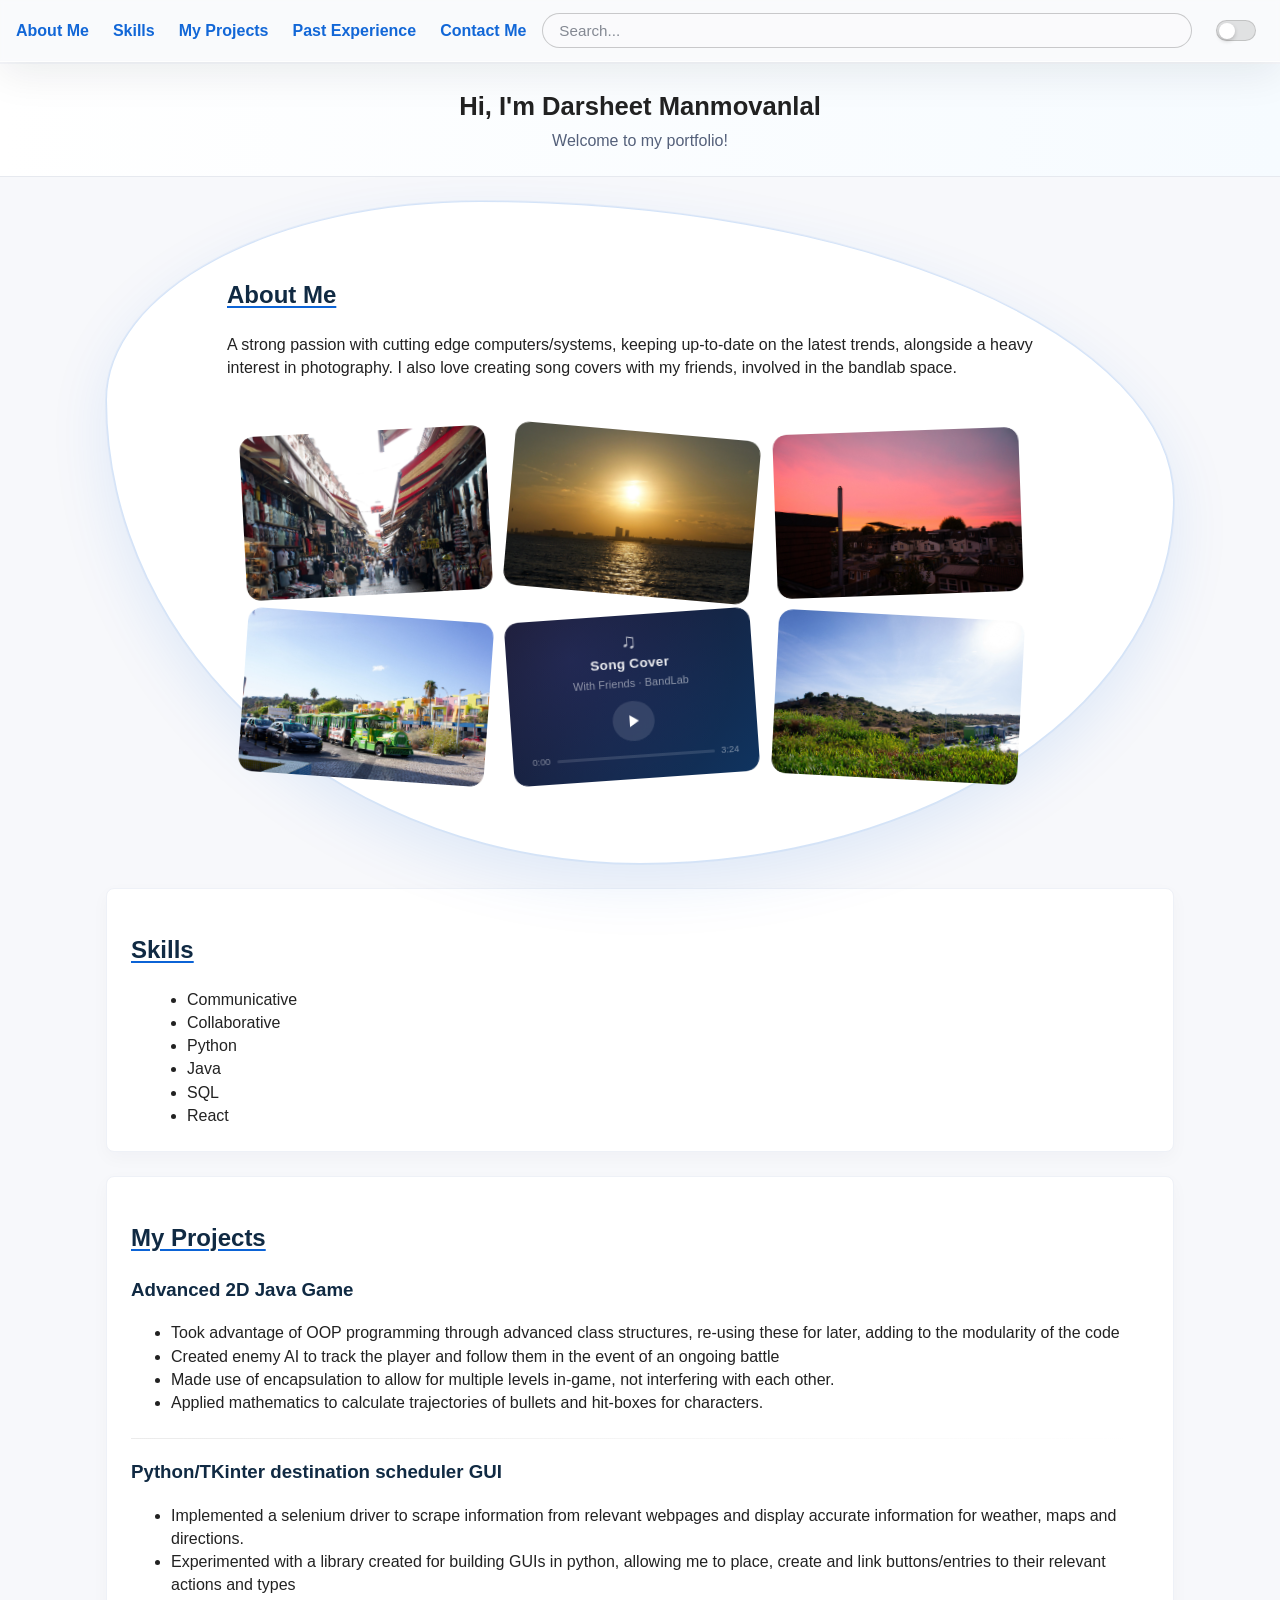
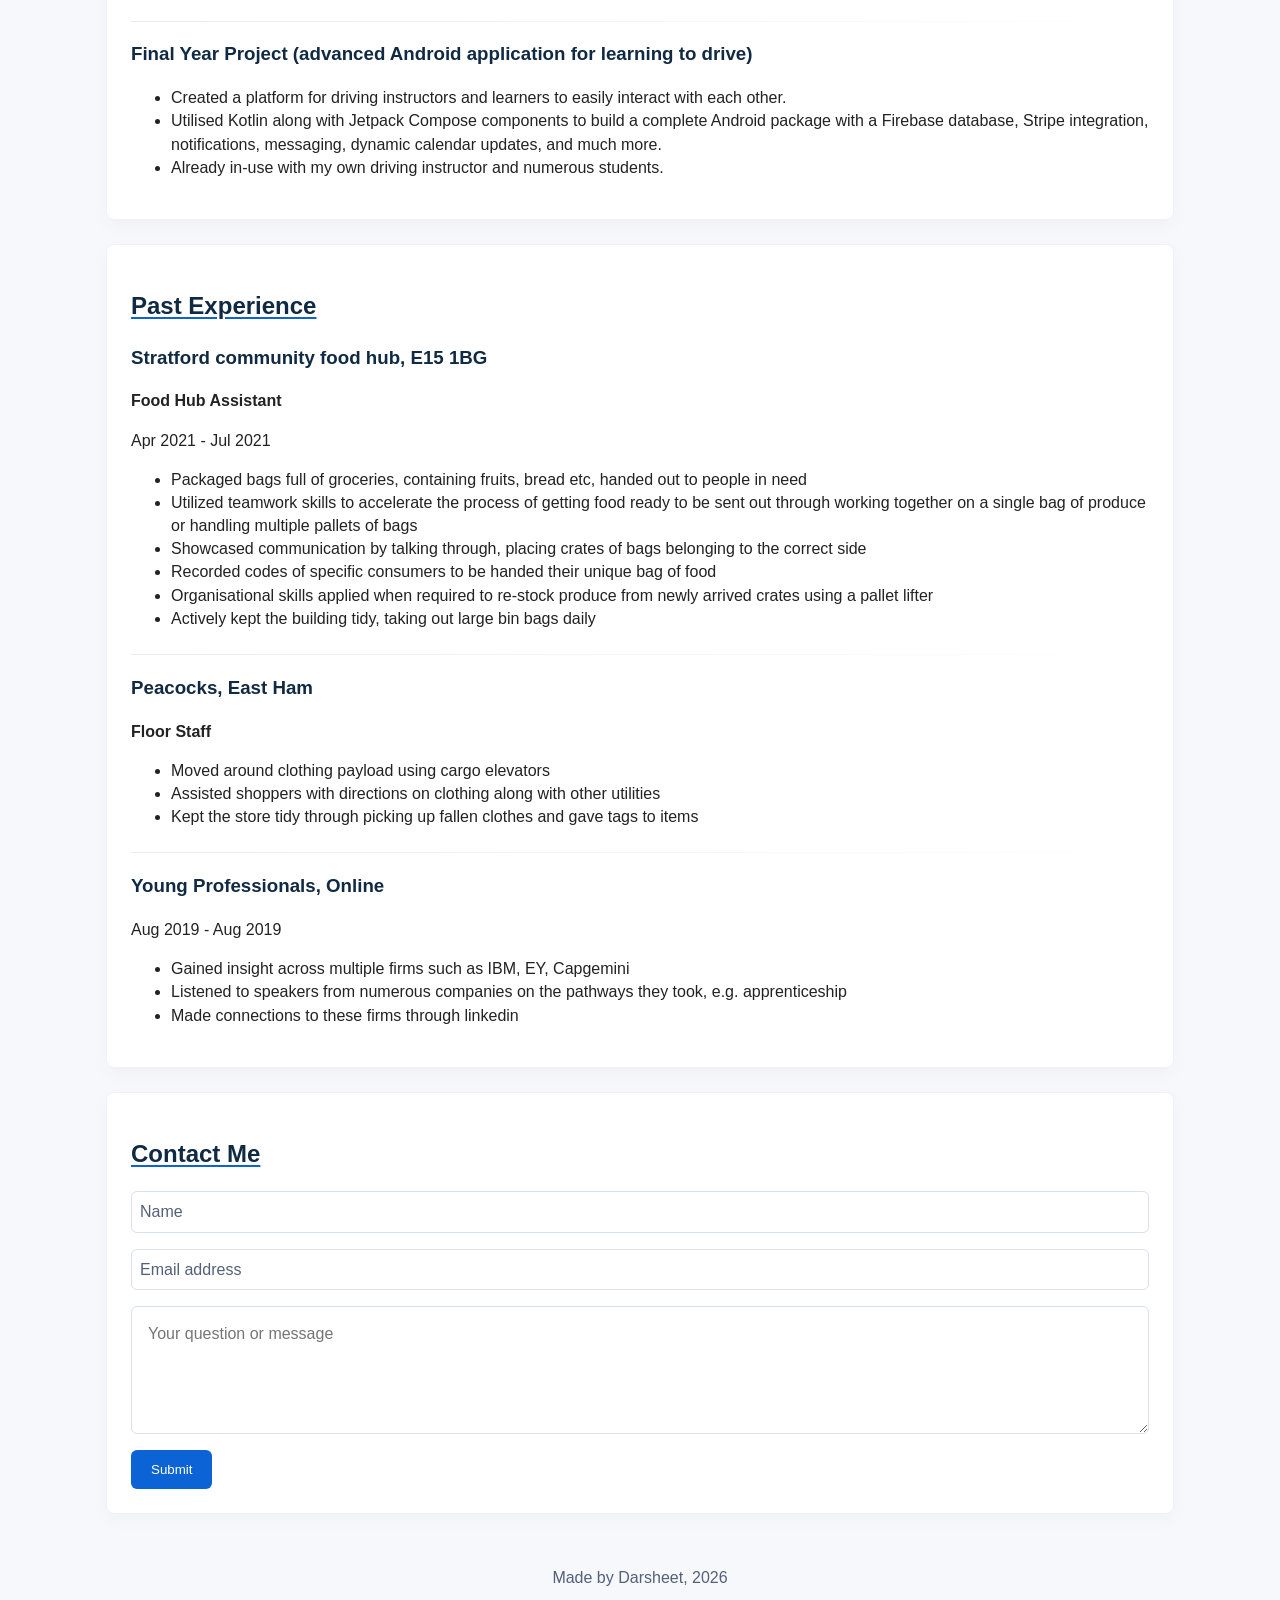
==== index.html @ e3b02944 "feat: Add dynamic scroll animations and UI optimizations to about me section" ====
<!DOCTYPE html>
<html lang="en">
<head>
    <meta charset="UTF-8">
    <meta name="viewport" content="width=device-width, initial-scale=1.0">
    <title>Portfolio</title>
    <link rel="stylesheet" href="styles/styles.css">
    <script src="scripts/darkmode.js"></script>
    <script src="scripts/script.js" defer></script>
</head>
<body>
    <header class="hero" align="center">
        <h1>Hi, I'm Darsheet Manmovanlal</h1>
        <p>Welcome to my portfolio!</p>
        <nav class="top-bar" aria-label="Useful links">
            <ul class="top-links">
                <li><a href="#about">About Me</a></li>
                <li><a href="#skills">Skills</a></li>
                <li><a href="#projects">My Projects</a></li>
                <li><a href="#experience">Past Experience</a></li>
                <li><a href="#contact">Contact Me</a></li>
            </ul>
            <input type="search" class="search-bar" placeholder="Search..." aria-label="Search">
            <button id="dark-mode-toggle" class="dark-mode-toggle" aria-label="Toggle dark mode">
                <span class="toggle-track">
                    <span class="toggle-thumb"></span>
                </span>
            </button>
        </nav>
    </header>

    <main class="container">
      <section class="section-panel about-section" id="about-section">
        <h2 id="about">About Me</h2>
        <p>A strong passion with cutting edge computers/systems, keeping up-to-date on the latest trends, alongside a heavy interest in photography. I also love creating song covers with my friends, involved in the bandlab space.</p>

        <div class="about-expanded" style="position: relative;">
          <div class="about-card" style="--rot:-3deg; --delay:0ms">
            <img class="about-card-image" src="images/image1.jpg" alt="Photography sample 1" loading="lazy">
          </div>
          <div class="about-card" style="--rot:5deg; --delay:60ms">
            <img class="about-card-image" src="images/image2.jpg" alt="Photography sample 2" loading="lazy">
          </div>
          <div class="about-card" style="--rot:-2deg; --delay:120ms">
            <img class="about-card-image" src="images/image.3jpg.jpg" alt="Photography sample 3" loading="lazy">
          </div>
          <div class="about-card" style="--rot:4deg; --delay:180ms">
            <img class="about-card-image" src="images/image4.jpg" alt="Photography sample 4" loading="lazy">
          </div>
          <div class="about-card about-card-music" style="--rot:-4deg; --delay:240ms">
            <div class="music-player" id="about-music-player">
              <div class="music-player-info">
                <span class="music-note-icon">♫</span>
                <span class="music-title">Song Cover</span>
                <span class="music-artist">With Friends · BandLab</span>
              </div>
              <button class="music-play-btn" id="about-music-play" aria-label="Play">
                <svg class="play-icon" viewBox="0 0 24 24" fill="currentColor"><polygon points="6,3 20,12 6,21"/></svg>
                <svg class="pause-icon" viewBox="0 0 24 24" fill="currentColor"><rect x="5" y="3" width="4" height="18"/><rect x="15" y="3" width="4" height="18"/></svg>
              </button>
              <div class="music-bottom">
                <span class="music-time">0:00</span>
                <div class="music-progress-track">
                  <div class="music-progress-fill" id="about-music-progress"></div>
                </div>
                <span class="music-time">3:24</span>
              </div>
            </div>
          </div>
          <div class="about-card" style="--rot:3deg; --delay:300ms">
            <img class="about-card-image" src="images/image5.jpg" alt="Photography sample 5" loading="lazy">
          </div>

          <div class="about-image-viewer" id="about-image-viewer">
            <button class="viewer-back-btn" id="viewer-back-btn" aria-label="Back">
              <svg viewBox="0 0 24 24" fill="currentColor"><polygon points="16,4 6,12 16,20"/></svg>
            </button>
            <img src="" alt="Expanded View" class="viewer-image" id="viewer-image">
          </div>
        </div>
        
        <!-- Hover Decorations Text (scrolls with section) -->
        <div class="about-decorations" id="about-decorations">
          <div class="decor-left">
            <div class="decor-text decor-text-left" id="decor-text-left">My first sixth form<br>friend: Joshua.</div>
          </div>
          <div class="decor-right">
            <div class="decor-text decor-text-right" id="decor-text-right">This is me<br>(with a mask on).</div>
          </div>
        </div>

      </section>

      <section class="section-panel">
        <h2 id="skills">Skills</h2>
        <ul class="content-list">
          <li>Communicative</li>
          <li>Collaborative</li>
          <li>Python</li>
          <li>Java</li>
          <li>SQL</li>
          <li>React</li>
        </ul>
      </section>

      <section class="section-panel">
        <h2 id="projects">My Projects</h2>

        <div class="section-block">
          <h3>Advanced 2D Java Game</h3>
          <ul>
            <li>Took advantage of OOP programming through advanced class structures, re-using these for later, adding to the modularity of the code</li>
            <li>Created enemy AI to track the player and follow them in the event of an ongoing battle</li>
            <li>Made use of encapsulation to allow for multiple levels in-game, not interfering with each other.</li>
            <li>Applied mathematics to calculate trajectories of bullets and hit-boxes for characters.</li>
          </ul>
        </div>

        <hr>

        <div class="section-block">
          <h3>Python/TKinter destination scheduler GUI</h3>
          <ul>
            <li>Implemented a selenium driver to scrape information from relevant webpages and display accurate information for weather, maps and directions.</li>
            <li>Experimented with a library created for building GUIs in python, allowing me to place, create and link buttons/entries to their relevant actions and types</li>
          </ul>
        </div>

        <hr>

        <div class="section-block">
          <h3>Final Year Project (advanced Android application for learning to drive)</h3>
          <ul>
            <li>Created a platform for driving instructors and learners to easily interact with each other.</li>
            <li>Utilised Kotlin along with Jetpack Compose components to build a complete Android package with a Firebase database, Stripe integration, notifications, messaging, dynamic calendar updates, and much more.</li>
            <li>Already in-use with my own driving instructor and numerous students.</li>
          </ul>
        </div>
      </section>

      <section class="section-panel">
        <h2 id="experience">Past Experience</h2>

        <div class="section-block">
          <h3>Stratford community food hub, E15 1BG</h3>
          <p><strong>Food Hub Assistant</strong></p>
          <p>Apr 2021 - Jul 2021</p>
          <ul>
            <li>Packaged bags full of groceries, containing fruits, bread etc, handed out to people in need</li>
            <li>Utilized teamwork skills to accelerate the process of getting food ready to be sent out through working together on a single bag of produce or handling multiple pallets of bags</li>
            <li>Showcased communication by talking through, placing crates of bags belonging to the correct side</li>
            <li>Recorded codes of specific consumers to be handed their unique bag of food</li>
            <li>Organisational skills applied when required to re-stock produce from newly arrived crates using a pallet lifter</li>
            <li>Actively kept the building tidy, taking out large bin bags daily</li>
          </ul>
        </div>

        <hr>

        <div class="section-block">
          <h3>Peacocks, East Ham</h3>
          <p><strong>Floor Staff</strong></p>
          <ul>
            <li>Moved around clothing payload using cargo elevators</li>
            <li>Assisted shoppers with directions on clothing along with other utilities</li>
            <li>Kept the store tidy through picking up fallen clothes and gave tags to items</li>
          </ul>
        </div>

        <hr>

        <div class="section-block">
          <h3>Young Professionals, Online</h3>
          <p>Aug 2019 - Aug 2019</p>
          <ul>
            <li>Gained insight across multiple firms such as IBM, EY, Capgemini</li>
            <li>Listened to speakers from numerous companies on the pathways they took, e.g. apprenticeship</li>
            <li>Made connections to these firms through linkedin</li>
          </ul>
        </div>
      </section>

      <section class="section-panel">
        <div class="section-heading">
          <h2 id="contact">Contact Me</h2>
        </div>

        <form>
          <div class="form-grid">
            <label for="name" class="sr-only">Name</label>
            <input type="text" id="name" name="name" placeholder="Name">

            <label for="email" class="sr-only">Email</label>
            <input type="text" id="email" name="email" placeholder="Email address">

            <label for="query" class="sr-only">Query</label>
            <textarea id="query" name="query" class="query-input" placeholder="Your question or message"></textarea>

            <button type="submit">Submit</button>
          </div>
        </form>
      </section>

    </main>

<footer class="site-footer">
    <p>Made by Darsheet, 2026</p>
</footer>

<div id="fixed-decorations" class="fixed-decorations">
  <svg class="dynamic-arrows-canvas" id="dynamic-arrows-canvas" xmlns="http://www.w3.org/2000/svg">
    <path id="dynamic-arrow-left" class="arrow-line" fill="none" stroke="currentColor" stroke-width="3" stroke-linecap="round" pathLength="1"/>
    <path id="dynamic-arrow-head-left" class="arrow-head" fill="none" stroke="currentColor" stroke-width="3" stroke-linecap="round" stroke-linejoin="round" pathLength="1"/>
    <path id="dynamic-arrow-right" class="arrow-line" fill="none" stroke="currentColor" stroke-width="3" stroke-linecap="round" pathLength="1"/>
    <path id="dynamic-arrow-head-right" class="arrow-head" fill="none" stroke="currentColor" stroke-width="3" stroke-linecap="round" stroke-linejoin="round" pathLength="1"/>
  </svg>
  <img src="images/josh.png" alt="Joshua" class="fixed-img fixed-img-left" id="fixed-img-left">
  <img src="images/dar.png" alt="Dar" class="fixed-img fixed-img-right" id="fixed-img-right">
</div>

</body>
</html>
---- styles/styles.css ----
@import url('https://fonts.googleapis.com/css2?family=Caveat:wght@600&display=swap');
/*
  styles.css
  - External stylesheet for the portfolio page
  - No JavaScript required; purely presentational
  - Sections: base reset, layout (sidebar + content), components (header, forms, lists, footer)
*/

/* ---------- Base / Reset ---------- */
* {
  box-sizing: border-box;
}
/*
  Units explained:
  - `rem`: root-em, relative to the root (`html`) font-size. If the browser's default
    font-size is 16px, then `1rem == 16px`, `0.5rem == 8px`, `1.5rem == 24px`, etc.
  - `em`: relative to the current element's font-size (can compound).
  - `px`: absolute pixels.
  - Use `rem` for consistent, scalable spacing across the page.
  Example: `padding: 1rem 0.5rem;` => vertical padding equals the root font-size,
  horizontal padding equals half the root font-size.
*/

/* ---------- CSS Variables (theme tokens) ---------- */
/*
  Change these variables to tweak spacing, colors, and sizing across the site.
*/
:root {
  /* Spacing */
  --space-xs: 0.25rem; /* ~4px */
  --space-sm: 0.5rem;  /* ~8px */
  --space: 1rem;       /* ~16px */
  --space-lg: 1.5rem;  /* ~24px */
  --gutter: 1rem;      /* horizontal page padding */

  /* Sizing */
  --max-width: 1100px;
  --sidebar-width: 250px;

  /* Radii & shadow */
  --radius: 8px;
  --shadow: 0 6px 18px rgba(22,30,50,0.04);
  --shadow-soft: 0 6px 18px rgba(22,30,50,0.03);

  /* Colors - Light Mode */
  --page-bg: #f7f8fb;
  --card-bg: #ffffff;
  --muted-border: #eef1f7;
  --muted-border-2: #e6e9ef;
  --accent: #0b63d6;
  --accent-dark: #094fb0;
  --muted-text: #54607a;
  --heading: #102a43;
  --text-primary: #222;

  /* Top bar liquid glass defaults */
  --top-bar-opacity-start: 0.25;
  --top-bar-opacity-end: 0.52;
  --top-bar-blur-start: 2;
  --top-bar-blur-end: 5;
  --top-bar-text-dark: 17, 24, 39;
  --top-bar-text-light: 255, 255, 255;
  --top-bar-text: 17, 24, 39;
}

/* Dark Mode */
html.dark-mode {
  --page-bg: #0f1419;
  --card-bg: #1a1f2e;
  --muted-border: #2a2f3d;
  --muted-border-2: #3a3f4d;
  --accent: #3b82f6;
  --accent-dark: #1d4ed8;
  --muted-text: #a8b0c0;
  --heading: #e8ecf1;
  --text-primary: #e8ecf1;
  --top-bar-opacity-start: 0.3;
  --top-bar-opacity-end: 0.65;
}
html, body {
  margin: 0;
  padding: 0;
  font-family: -apple-system, BlinkMacSystemFont, 'Segoe UI', Roboto, 'Helvetica Neue', Arial;
  color: var(--text-primary);
  background: var(--page-bg);
  line-height: 1.45;
  transition: background 300ms ease, color 300ms ease;
}
body {
  padding-top: 4rem; /* make room for the fixed top bar */
  overflow-x: hidden;
}

/* ---------- Layout: overall page layout and main content ---------- */
/*
  .container centers the main content and keeps the page width limited.
  .top-bar is a horizontal navigation area at the top of the page.
*/
.container {
  max-width: var(--max-width);
  margin: var(--space-lg) auto;
  padding: 0 var(--gutter);
}

/* Top horizontal link bar */
.top-bar {
  position: fixed;
  top: 0;
  left: 0;
  right: 0;
  z-index: 999;
  background: rgba(255, 255, 255, var(--top-bar-opacity-start));
  border-bottom: 1px solid rgba(255, 255, 255, 0.72);
  box-shadow: 0 12px 40px rgba(15, 23, 42, 0.08);
  backdrop-filter: blur(var(--top-bar-blur-start));
  -webkit-backdrop-filter: blur(var(--top-bar-blur-start));
  padding: 0.75rem var(--gutter);
  transition: background-color 300ms ease, backdrop-filter 300ms ease, box-shadow 300ms ease, border-color 300ms ease;
  display: flex;
  justify-content: space-between;
  align-items: center;
  gap: 1rem;
}
html.dark-mode .top-bar {
  border-bottom-color: rgba(58, 63, 77, 0.5);
  box-shadow: 0 12px 40px rgba(0, 0, 0, 0.3);
}
.top-links {
  display: flex;
  flex-wrap: wrap;
  justify-content: center;
  gap: var(--space-lg);
  margin: 0;
  padding: 0;
  list-style: none;
}
.top-links a {
  color: rgb(var(--top-bar-text));
  text-decoration: none;
  font-weight: 600;
  transition: color 300ms ease;
}
.top-links a:hover {
  text-decoration: underline;
}

/* Dark Mode Toggle */
.dark-mode-toggle {
  background: none;
  border: none;
  cursor: pointer;
  padding: 0.5rem;
  display: flex;
  align-items: center;
  justify-content: center;
  flex-shrink: 0;
}

/* Search Bar */
.search-bar {
  flex: 1;
  min-width: 150px;
  background: rgba(255, 255, 255, 0.15);
  border: 1px solid rgba(0, 0, 0, 0.2);
  border-radius: 2rem;
  padding: 0.5rem 1rem;
  color: var(--text-primary);
  font-size: 0.95rem;
  transition: background 300ms ease, border-color 300ms ease, color 300ms ease;
}
html.dark-mode .search-bar {
  background: rgba(100, 120, 180, 0.15);
  border-color: rgba(100, 120, 180, 0.3);
}
.search-bar::placeholder {
  color: rgba(15, 23, 42, 0.5);
}
html.dark-mode .search-bar::placeholder {
  color: rgba(200, 200, 220, 0.6);
}
.search-bar:focus {
  outline: none;
  background: rgba(255, 255, 255, 0.25);
  border-color: rgba(0, 0, 0, 0.35);
}
html.dark-mode .search-bar:focus {
  background: rgba(100, 120, 180, 0.25);
  border-color: rgba(100, 120, 180, 0.5);
}

/* Search Highlight */
.search-highlight {
  background-color: #fef08a; /* pastel yellow */
  color: #1a1a1a;
  border-radius: 2px;
  padding: 0 2px;
}
html.dark-mode .search-highlight {
  background-color: #fde047;
  color: #000;
}
.toggle-track {
  position: relative;
  display: inline-block;
  width: 2.5rem;
  height: 1.3rem;
  background: rgba(200, 200, 200, 0.5);
  border-radius: 1rem;
  transition: background 300ms ease;
  border: 1px solid rgba(150, 150, 150, 0.4);
}
html.dark-mode .toggle-track {
  background: rgba(100, 120, 180, 0.5);
  border-color: rgba(100, 120, 180, 0.6);
}
.toggle-thumb {
  position: absolute;
  top: 0.15rem;
  left: 0.15rem;
  width: 1rem;
  height: 1rem;
  background: white;
  border-radius: 50%;
  transition: left 300ms ease, background 300ms ease;
  box-shadow: 0 2px 4px rgba(0, 0, 0, 0.2);
}
html.dark-mode .toggle-thumb {
  left: calc(100% - 1.15rem);
  background: #3b82f6;
}

/* Sidebar styles are no longer used */

/* ---------- Header / Hero ---------- */
.hero {
  position: relative;
  padding: var(--space-lg) var(--gutter);
  border-bottom: 1px solid var(--muted-border-2);
  text-align: center;
  transition: border-color 300ms ease;
  z-index: 1;
}

/* Light mode background */
.hero::before {
  content: '';
  position: absolute;
  inset: 0;
  background: linear-gradient(90deg, #ffffff, #f6fbff);
  z-index: -1;
}

/* Dark mode background */
.hero::after {
  content: '';
  position: absolute;
  inset: 0;
  background: linear-gradient(90deg, #1a1f2e, #151d2d);
  z-index: -1;
  opacity: 0;
  transition: opacity 300ms ease;
}

html.dark-mode .hero::after {
  opacity: 1;
}
.hero h1 {
  margin: 0 0 0.25rem 0;
  font-size: 1.6rem;
}
.hero p {
  margin: 0;
  color: var(--muted-text);
  transition: color 300ms ease;
}

/* ---------- Page sections ---------- */
.section-panel {
  background: var(--card-bg);
  border: 1px solid var(--muted-border);
  border-radius: var(--radius);
  box-shadow: var(--shadow-soft);
  padding: var(--space-lg);
  transition: background 300ms ease, border-color 300ms ease;
}
.section-panel + .section-panel {
  margin-top: var(--space-lg);
}
.section-panel hr {
  margin: var(--space) 0;
  border: none;
  height: 1px;
  background: linear-gradient(90deg, rgba(0,0,0,0.08), rgba(0,0,0,0));
}
.section-block {
  margin-bottom: var(--space-lg);
}
.section-block:last-child {
  margin-bottom: 0;
}


h2[id],
h2#skills,
h2#projects,
.section-panel#skills > h2,
.section-panel#projects > h2 {
  color: var(--heading);
  text-decoration: underline;
  text-decoration-color: var(--accent);
  text-decoration-thickness: 2px;
  text-underline-offset: 0.2rem;
  transition: color 300ms ease, text-decoration-color 300ms ease;
}

/* Ensure headings are visible after anchor jump (topbar offset) */
section.section-panel[id],
h2[id],
.section-panel > h2 {
  scroll-margin-top: 90px;
}

html {
  scroll-behavior: smooth;
}

h3 {
  color: var(--heading);
  transition: color 300ms ease;
}

/* Lists inside content */
.content-list {
  margin: 0.5rem 0 0 1rem;
}

/* Form styles */
form {
  margin-top: 0.5rem;
}
.form-grid {
  display: grid;
  gap: var(--space);
}
form label {
  position: absolute;
  width: 1px;
  height: 1px;
  padding: 0;
  margin: -1px;
  overflow: hidden;
  clip: rect(0, 0, 0, 0);
  white-space: nowrap;
  border: 0;
}
form input[type="text"],
form textarea {
  width: 100%;
  padding: var(--space-sm);
  border: 1px solid #d7e0ef;
  border-radius: 6px;
  margin-bottom: 0;
  font: inherit;
  background: var(--card-bg);
  color: var(--text-primary);
  transition: background 300ms ease, color 300ms ease, border-color 300ms ease;
}
html.dark-mode form input[type="text"],
html.dark-mode form textarea {
  border-color: var(--muted-border-2);
}
form textarea {
  min-height: 6rem;
  padding: var(--space);
  line-height: 1.4;
  resize: vertical;
}
.query-input {
  min-height: 8rem;
}
.section-heading {
  margin-bottom: var(--space);
}
form button[type="submit"] {
  background: var(--accent);
  color: white;
  border: none;
  padding: 0.75rem 1.25rem;
  border-radius: 6px;
  cursor: pointer;
  justify-self: start;
  transition: background 300ms ease;
}
form button[type="submit"]:hover {
  background: var(--accent-dark);
}

input::placeholder {
  color: var(--muted-text);
  transition: color 300ms ease;
}

/* Footer */
.site-footer {
  max-width: var(--max-width);
  margin: var(--space) auto 2rem auto;
  padding: 0.75rem var(--gutter);
  color: var(--muted-text);
  text-align: center;
  transition: color 300ms ease;
}

/* Horizontal rule styling */
hr {
  border: none;
  height: 1px;
  background: linear-gradient(90deg, rgba(0,0,0,0.06), rgba(0,0,0,0));
  margin: var(--space-lg) 0;
}

/* ---------- About Me: Liquid Hover Expansion ---------- */
.about-section {
  position: relative;
  will-change: padding, border-radius, box-shadow;
  transition:
    border-radius 800ms cubic-bezier(0.34, 1.2, 0.64, 1),
    padding 600ms cubic-bezier(0.34, 1.0, 0.64, 1),
    box-shadow 600ms ease,
    background 300ms ease,
    border-color 300ms ease;
}

.about-section.is-expanded {
  border-radius: 35% 65% 50% 50% / 30% 45% 55% 70%;
  padding: 3.5rem 8.5rem 4.5rem 7.5rem;
  border-color: rgba(11, 99, 214, 0.18);
  box-shadow:
    0 20px 60px rgba(11, 99, 214, 0.10),
    0 0 0 1px rgba(11, 99, 214, 0.06);
}

html.dark-mode .about-section.is-expanded {
  border-color: rgba(59, 130, 246, 0.22);
  box-shadow:
    0 20px 60px rgba(59, 130, 246, 0.12),
    0 0 0 1px rgba(59, 130, 246, 0.10);
}

/* Expanded card grid */
.about-expanded {
  display: grid;
  grid-template-columns: repeat(3, 1fr);
  gap: 1.25rem;
  margin-top: 1.5rem;
  max-height: 0;
  opacity: 0;
  overflow: hidden;
  transform: scale(0.92);
  will-change: max-height, opacity, transform, padding, margin;
  transition:
    max-height 800ms cubic-bezier(0.34, 1.0, 0.64, 1),
    opacity 450ms ease 120ms,
    transform 600ms cubic-bezier(0.34, 1.0, 0.64, 1) 80ms,
    padding 600ms ease;
}

.about-section.is-expanded .about-expanded {
  max-height: 50rem;
  opacity: 1;
  transform: scale(1);
  margin: -3.75rem -5rem -5.25rem -5rem;
  padding: 6rem;
}

/* Individual cards */
.about-card {
  aspect-ratio: 3 / 2;
  border-radius: 14px;
  overflow: hidden;
  opacity: 0;
  transform: rotate(var(--rot, 0deg)) scale(0.7);
  will-change: transform, opacity, box-shadow;
  transition:
    opacity 420ms ease var(--delay, 0ms),
    transform 520ms cubic-bezier(0.34, 1.56, 0.64, 1) var(--delay, 0ms),
    box-shadow 300ms ease,
    filter 300ms ease;
  box-shadow: 0 4px 16px rgba(0, 0, 0, 0.10), 0 0 0 1px transparent;
  position: relative;
  filter: blur(0px);
  /* Fix for Chromium/Safari subpixel bleed and overflow clipping during transforms */
  -webkit-mask-image: -webkit-radial-gradient(white, black);
  mask-image: radial-gradient(white, black);
  -webkit-backface-visibility: hidden;
  backface-visibility: hidden;
  outline: 1px solid transparent;
}

.about-card-image {
  width: 100%;
  height: 100%;
  object-fit: cover;
  display: block;
  cursor: pointer;
}

.about-section.is-expanded .about-card {
  opacity: 1;
  transform: rotate(var(--rot, 0deg)) scale(1);
}

.about-section.is-expanded .about-card:hover {
  transform: rotate(0deg) scale(1.07);
  box-shadow: 0 10px 32px rgba(0, 0, 0, 0.18), 0 0 0 1px transparent;
  z-index: 2;
  transition-delay: 0ms;
}

.about-expanded.viewer-active .about-card:not(.is-active) {
  opacity: 0.28;
}

/* ---------- Music Player Card ---------- */
.music-player {
  width: 100%;
  height: 100%;
  background: linear-gradient(135deg, #1a1a2e 0%, #16213e 40%, #0f3460 100%);
  display: flex;
  flex-direction: column;
  align-items: center;
  justify-content: center;
  padding: 1rem 1.2rem;
  gap: 0.55rem;
  color: #fff;
  position: relative;
  overflow: hidden;
}

/* Subtle radial glow */
.music-player::before {
  content: '';
  position: absolute;
  top: -40%;
  left: -30%;
  width: 160%;
  height: 160%;
  background: radial-gradient(circle at 35% 40%, rgba(99, 102, 241, 0.14), transparent 55%);
  pointer-events: none;
}

.music-player-info {
  display: flex;
  flex-direction: column;
  align-items: center;
  gap: 0.15rem;
  position: relative;
}

.music-note-icon {
  font-size: 1.3rem;
  opacity: 0.7;
  line-height: 1;
}

.music-title {
  font-size: 0.85rem;
  font-weight: 700;
  letter-spacing: 0.02em;
  opacity: 0.92;
}

.music-artist {
  font-size: 0.68rem;
  opacity: 0.5;
  letter-spacing: 0.01em;
}

/* Play / Pause button */
.music-play-btn {
  width: 2.6rem;
  height: 2.6rem;
  border-radius: 50%;
  border: none;
  background: rgba(255, 255, 255, 0.12);
  color: #fff;
  cursor: pointer;
  display: flex;
  align-items: center;
  justify-content: center;
  backdrop-filter: blur(6px);
  -webkit-backdrop-filter: blur(6px);
  transition: background 200ms ease, transform 200ms ease;
  position: relative;
}

.music-play-btn:hover {
  background: rgba(255, 255, 255, 0.22);
  transform: scale(1.12);
}

.music-play-btn svg {
  width: 1rem;
  height: 1rem;
}

.music-play-btn .pause-icon {
  display: none;
}

.music-play-btn.is-playing .play-icon {
  display: none;
}

.music-play-btn.is-playing .pause-icon {
  display: block;
}

/* Progress bar */
.music-bottom {
  width: 100%;
  display: flex;
  align-items: center;
  gap: 0.4rem;
  position: relative;
}

.music-time {
  font-size: 0.58rem;
  opacity: 0.45;
  font-variant-numeric: tabular-nums;
  min-width: 2em;
}

.music-progress-track {
  flex: 1;
  height: 3px;
  background: rgba(255, 255, 255, 0.12);
  border-radius: 2px;
  overflow: hidden;
  cursor: pointer;
}

.music-progress-fill {
  width: 0%;
  height: 100%;
  background: linear-gradient(90deg, #818cf8, #c084fc);
  border-radius: 2px;
  transition: width 200ms linear;
}

/* Spinning disc animation when playing */
@keyframes spin-disc {
  to { transform: rotate(360deg); }
}

.music-play-btn.is-playing .music-note-icon {
  animation: spin-disc 3s linear infinite;
}

/* ---------- Image Viewer ---------- */
.about-image-viewer {
  position: absolute;
  left: 0;
  top: 0;
  width: 0;
  height: 0;
  border-radius: 14px;
  overflow: hidden;
  background: transparent;
  pointer-events: none;
  visibility: hidden;
  z-index: 20;
  box-shadow: 0 24px 72px rgba(0, 0, 0, 0.28);
  transform-origin: center center;
}

.about-image-viewer.is-active {
  pointer-events: auto;
}

.viewer-back-btn {
  position: absolute;
  top: 0.75rem;
  left: 0.75rem;
  background: rgba(0, 0, 0, 0.35);
  backdrop-filter: blur(6px);
  -webkit-backdrop-filter: blur(6px);
  border: 1px solid rgba(255, 255, 255, 0.12);
  border-radius: 50%;
  color: #fff;
  width: 2.2rem;
  height: 2.2rem;
  display: flex;
  align-items: center;
  justify-content: center;
  cursor: pointer;
  z-index: 21;
  transition: transform 200ms ease, background 200ms ease, opacity 200ms ease;
  opacity: 0;
  pointer-events: none;
}

.about-image-viewer.img-visible .viewer-back-btn {
  opacity: 1;
  pointer-events: auto;
}

.viewer-back-btn:hover {
  transform: scale(1.12);
  background: rgba(0, 0, 0, 0.55);
}

.viewer-back-btn svg {
  width: 1.2rem;
  height: 1.2rem;
  filter: drop-shadow(0 1px 3px rgba(0,0,0,0.4));
}

.viewer-image {
  width: 100%;
  height: 100%;
  object-fit: cover;
  opacity: 1;
}

/* ---------- Responsive adjustments ---------- */
@media (max-width: 820px) {
  .top-links {
    justify-content: center;
    gap: var(--space);
  }
  .hero {
    padding: calc(var(--space-lg) + 1.5rem) var(--gutter) var(--space-lg);
  }
  .section-panel {
    padding: var(--space);
  }
  .about-expanded {
    grid-template-columns: repeat(2, 1fr);
  }
}

.about-expanded.viewer-active .about-card {
  pointer-events: none;
  filter: blur(5px);
  opacity: 0.3;
  transition-delay: 0ms !important;
}

.about-expanded.viewer-active .about-card.is-active {
  opacity: 0;
}

/* ---------- About Me Decorations ---------- */
.about-decorations {
  position: absolute;
  top: 0;
  bottom: 0;
  left: 50%;
  transform: translateX(-50%);
  width: 100vw;
  pointer-events: none;
  z-index: 100;
  transition: opacity 0.5s ease, visibility 0.5s ease;
}

.about-decorations.fade-out {
  opacity: 0;
  visibility: hidden;
}

.decor-left, .decor-right {
  position: absolute;
  top: 0;
  bottom: 0;
  width: 400px;
}
.decor-left { left: 0; }
.decor-right { right: 0; }

.decor-text {
  position: absolute;
  bottom: 400px;
  font-family: 'Caveat', cursive, sans-serif;
  font-size: 2.4rem;
  line-height: 1.1;
  color: var(--text-primary);
  width: 280px;
  opacity: 0;
}
.decor-left .decor-text {
  left: 60px;
  text-align: left;
  transform: rotate(-4deg);
}
.decor-right .decor-text {
  right: 60px;
  text-align: right;
  transform: rotate(3deg);
}

.about-section.is-expanded .decor-text {
  animation: writeText 1.5s ease-out 2.1s forwards;
  clip-path: polygon(0 0, 0 0, 0 100%, 0 100%);
}

@keyframes writeText {
  0% { opacity: 1; clip-path: polygon(0 0, 0 0, 0 100%, 0 100%); }
  100% { opacity: 1; clip-path: polygon(0 0, 100% 0, 100% 100%, 0 100%); }
}

/* ---------- Fixed Decorations (Images & Arrows Canvas) ---------- */
.fixed-decorations {
  position: fixed;
  inset: 0;
  pointer-events: none;
  z-index: 1000;
  opacity: 0;
  visibility: hidden;
  transition: opacity 0.5s ease, visibility 0.5s ease;
}

.fixed-decorations.is-active {
  opacity: 1;
  visibility: visible;
}

.fixed-decorations.fade-out {
  opacity: 0;
  visibility: hidden;
}

.fixed-img {
  position: absolute;
  bottom: 0;
  width: 260px; /* smaller as requested */
  height: auto;
  opacity: 0;
  filter: drop-shadow(0 10px 15px rgba(0,0,0,0.3));
}
.fixed-img-left { left: 0; }
.fixed-img-right { right: 0; }

.fixed-decorations.is-active .fixed-img {
  animation: sketchIn 0.8s cubic-bezier(0.175, 0.885, 0.32, 1.275) forwards;
}

@keyframes sketchIn {
  0% { opacity: 0; transform: translateY(30px) scale(0.9); filter: drop-shadow(0 0 0 transparent) grayscale(100%); }
  100% { opacity: 1; transform: translateY(0) scale(1); filter: drop-shadow(0 10px 15px rgba(0,0,0,0.3)) grayscale(0%); }
}

.dynamic-arrows-canvas {
  position: absolute;
  inset: 0;
  width: 100%;
  height: 100%;
  overflow: visible;
}

.arrow-line, .arrow-head {
  stroke-dasharray: 1;
  stroke-dashoffset: 1;
}

.fixed-decorations.is-active .arrow-line {
  animation: drawLine 1s ease-out 0.8s forwards;
}
.fixed-decorations.is-active .arrow-head {
  animation: drawLine 0.3s ease-out 1.8s forwards;
}

@keyframes drawLine {
  to { stroke-dashoffset: 0; }
}

/* Responsive adjustments */
@media (max-width: 1600px) {
  .fixed-img { width: 220px; }
  .decor-text { font-size: 2rem; width: 240px; }
}
@media (max-width: 1400px) {
  .fixed-img { width: 180px; }
  .decor-text { font-size: 1.6rem; bottom: 340px; }
}
@media (max-width: 1100px) {
  .about-decorations, .fixed-decorations { display: none; }
}

/* End of file */
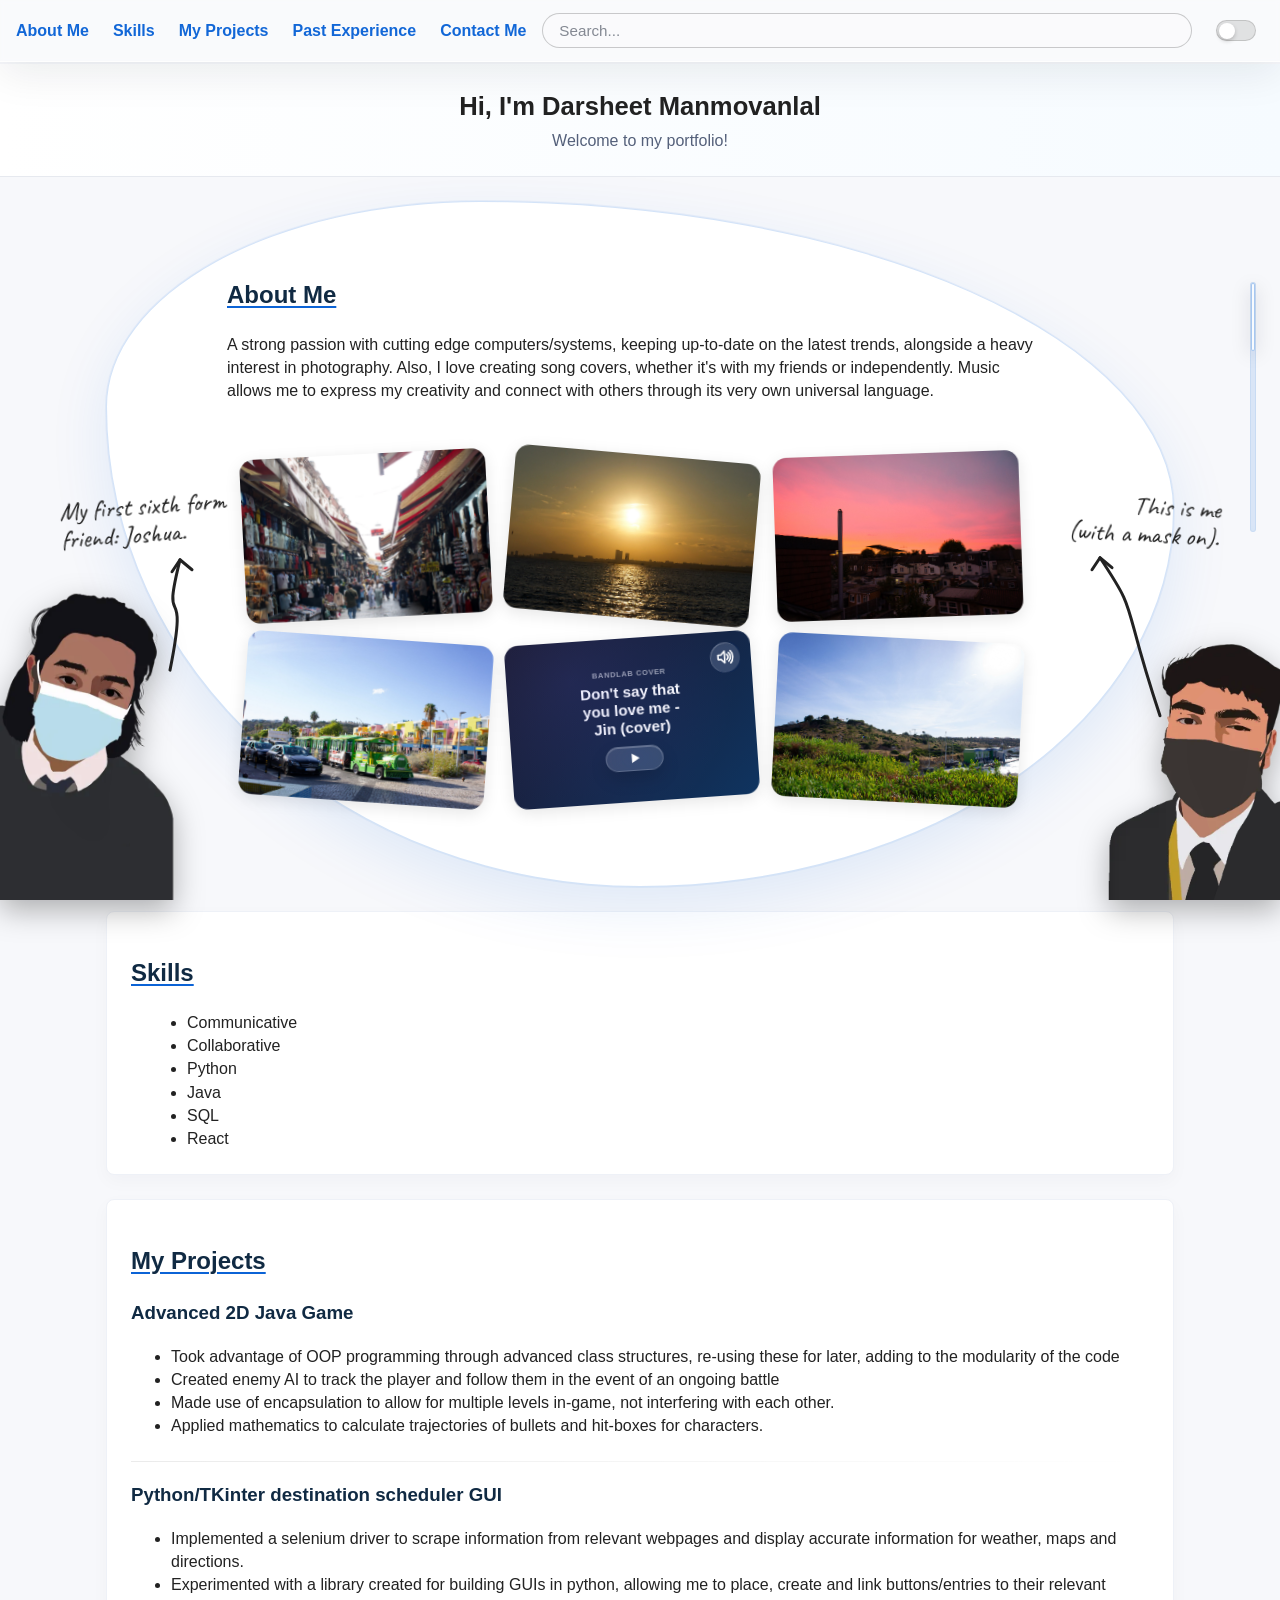
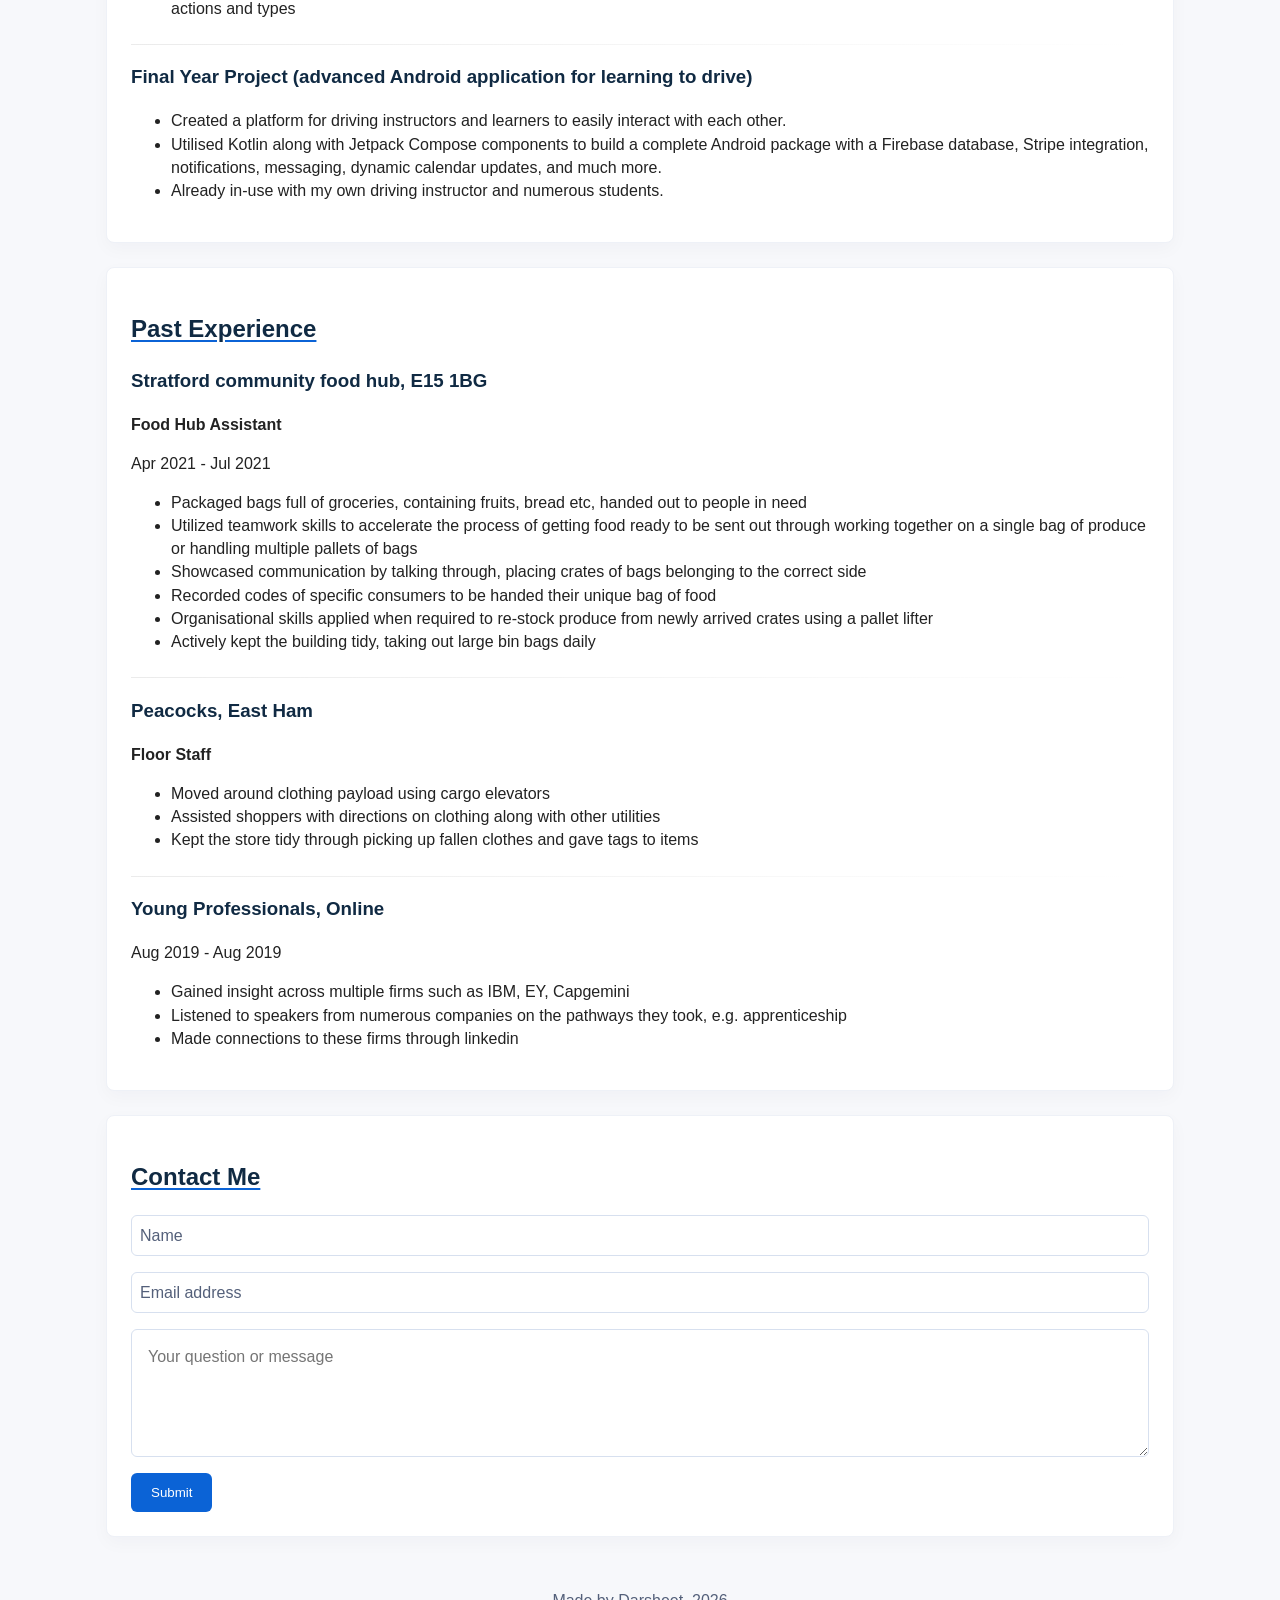
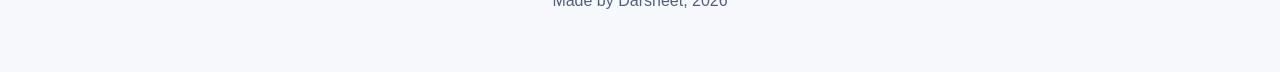
==== commit 81dc452d: "Added working bandlab player with animations, hover effects, volume slider. Also added compact scrol" ====
--- a/index.html
+++ b/index.html
@@ -32,7 +32,7 @@
     <main class="container">
       <section class="section-panel about-section" id="about-section">
         <h2 id="about">About Me</h2>
-        <p>A strong passion with cutting edge computers/systems, keeping up-to-date on the latest trends, alongside a heavy interest in photography. I also love creating song covers with my friends, involved in the bandlab space.</p>
+        <p>A strong passion with cutting edge computers/systems, keeping up-to-date on the latest trends, alongside a heavy interest in photography. Also, I love creating song covers, whether it's with my friends or independently. Music allows me to express my creativity and connect with others through its very own universal language.</p>
 
         <div class="about-expanded" style="position: relative;">
           <div class="about-card" style="--rot:-3deg; --delay:0ms">
@@ -47,24 +47,32 @@
           <div class="about-card" style="--rot:4deg; --delay:180ms">
             <img class="about-card-image" src="images/image4.jpg" alt="Photography sample 4" loading="lazy">
           </div>
-          <div class="about-card about-card-music" style="--rot:-4deg; --delay:240ms">
+          <div class="about-card about-card-music" id="about-music-card" style="--rot:-4deg; --delay:240ms" role="button" tabindex="0" aria-label="Open BandLab cover player">
             <div class="music-player" id="about-music-player">
-              <div class="music-player-info">
-                <span class="music-note-icon">♫</span>
-                <span class="music-title">Song Cover</span>
-                <span class="music-artist">With Friends · BandLab</span>
-              </div>
-              <button class="music-play-btn" id="about-music-play" aria-label="Play">
-                <svg class="play-icon" viewBox="0 0 24 24" fill="currentColor"><polygon points="6,3 20,12 6,21"/></svg>
-                <svg class="pause-icon" viewBox="0 0 24 24" fill="currentColor"><rect x="5" y="3" width="4" height="18"/><rect x="15" y="3" width="4" height="18"/></svg>
+              <div class="viewer-music-volume viewer-music-volume-preview">
+                <button class="viewer-music-volume-btn" id="about-music-volume-btn" type="button" aria-label="Mute cover">
+                  <svg class="volume-icon volume-on-icon" viewBox="0 0 24 24" fill="none" stroke="currentColor" stroke-width="2.2" stroke-linecap="round" stroke-linejoin="round">
+                    <polygon points="4,9 8,9 13,4 13,20 8,15 4,15"></polygon>
+                    <path class="vol-wave-1" d="M16 8.5C17.1 9.5 17.75 10.7 17.75 12C17.75 13.3 17.1 14.5 16 15.5"></path>
+                    <path class="vol-wave-2" d="M18.6 6C20.2 7.7 21 9.7 21 12C21 14.3 20.2 16.3 18.6 18"></path>
+                    <path class="vol-wave-3" d="M21.2 3.5C23.3 5.5 24.25 8.2 24.25 12C24.25 15.8 23.3 18.5 21.2 20.5"></path>
+                  </svg>
+                  <svg class="volume-icon volume-muted-icon" viewBox="0 0 24 24" fill="none" stroke="currentColor" stroke-width="2.2" stroke-linecap="round" stroke-linejoin="round">
+                    <polygon points="4,9 8,9 13,4 13,20 8,15 4,15"></polygon>
+                    <path d="M18 9L22 13"></path>
+                    <path d="M22 9L18 13"></path>
+                  </svg>
+                </button>
+                <input class="viewer-music-volume-slider" id="about-music-volume-slider" type="range" min="0" max="1" step="0.01" value="1" aria-label="Cover volume">
+              </div>
+              <div class="viewer-music-header">
+                <span class="viewer-music-kicker">BANDLAB COVER</span>
+                <h3 class="viewer-music-title">Don't say that<br>you love me -<br>Jin (cover)</h3>
+              </div>
+              <button class="viewer-music-play" id="about-music-play" type="button" aria-label="Play cover">
+                <svg class="play-icon" viewBox="0 0 24 24" fill="currentColor"><polygon points="7,4 20,12 7,20"/></svg>
+                <svg class="pause-icon" viewBox="0 0 24 24" fill="currentColor"><rect x="6" y="4" width="4" height="16"/><rect x="14" y="4" width="4" height="16"/></svg>
               </button>
-              <div class="music-bottom">
-                <span class="music-time">0:00</span>
-                <div class="music-progress-track">
-                  <div class="music-progress-fill" id="about-music-progress"></div>
-                </div>
-                <span class="music-time">3:24</span>
-              </div>
             </div>
           </div>
           <div class="about-card" style="--rot:3deg; --delay:300ms">
@@ -76,6 +84,61 @@
               <svg viewBox="0 0 24 24" fill="currentColor"><polygon points="16,4 6,12 16,20"/></svg>
             </button>
             <img src="" alt="Expanded View" class="viewer-image" id="viewer-image">
+            <div class="viewer-music" id="viewer-music" aria-hidden="true">
+              <audio
+                id="about-music-audio"
+                src="audio/jin.mp4"
+                preload="metadata"
+                data-title="Don't say that|you love me -|Jin (cover)"
+                data-kicker="BANDLAB COVER"
+                data-duration-seconds="180"
+                data-min-visible-gap-pixels="8"
+                data-edge-inset-seconds="4"
+                data-segments='[
+                  {"start":16,"end":70,"label":"Reign","color":"#60a5fa"},
+                  {"start":72,"end":89,"label":"Darsheet","color":"#f59e0b"},
+                  {"start":89,"end":108,"label":"Both","color":"#34d399"},
+                  {"start":108,"end":120,"label":"Darsheet + Reign adlibs","color":"#f472b6"},
+                  {"start":120,"end":141,"label":"Reign + Darsheet adlibs","color":"#a78bfa"},
+                  {"start":141,"end":180,"label":"Both","color":"#34d399"}
+                ]'></audio>
+              <div class="viewer-music-volume viewer-music-volume-expanded">
+                <button class="viewer-music-volume-btn" id="viewer-music-volume-btn" type="button" aria-label="Mute cover">
+                  <svg class="volume-icon volume-on-icon" viewBox="0 0 24 24" fill="none" stroke="currentColor" stroke-width="2.2" stroke-linecap="round" stroke-linejoin="round">
+                    <polygon points="4,9 8,9 13,4 13,20 8,15 4,15"></polygon>
+                    <path class="vol-wave-1" d="M16 8.5C17.1 9.5 17.75 10.7 17.75 12C17.75 13.3 17.1 14.5 16 15.5"></path>
+                    <path class="vol-wave-2" d="M18.6 6C20.2 7.7 21 9.7 21 12C21 14.3 20.2 16.3 18.6 18"></path>
+                    <path class="vol-wave-3" d="M21.2 3.5C23.3 5.5 24.25 8.2 24.25 12C24.25 15.8 23.3 18.5 21.2 20.5"></path>
+                  </svg>
+                  <svg class="volume-icon volume-muted-icon" viewBox="0 0 24 24" fill="none" stroke="currentColor" stroke-width="2.2" stroke-linecap="round" stroke-linejoin="round">
+                    <polygon points="4,9 8,9 13,4 13,20 8,15 4,15"></polygon>
+                    <path d="M18 9L22 13"></path>
+                    <path d="M22 9L18 13"></path>
+                  </svg>
+                </button>
+                <input class="viewer-music-volume-slider" id="viewer-music-volume-slider" type="range" min="0" max="1" step="0.01" value="1" aria-label="Cover volume">
+              </div>
+              <div class="viewer-music-header">
+                <span class="viewer-music-kicker">BANDLAB COVER</span>
+                <h3 class="viewer-music-title">Don't say that<br>you love me -<br>Jin (cover)</h3>
+              </div>
+              <button class="viewer-music-play" id="viewer-music-play" type="button" aria-label="Play cover">
+                <svg class="play-icon" viewBox="0 0 24 24" fill="currentColor"><polygon points="7,4 20,12 7,20"/></svg>
+                <svg class="pause-icon" viewBox="0 0 24 24" fill="currentColor"><rect x="6" y="4" width="4" height="16"/><rect x="14" y="4" width="4" height="16"/></svg>
+              </button>
+              <div class="viewer-music-times">
+                <span id="viewer-music-current">0:00</span>
+                <span id="viewer-music-duration">3:00</span>
+              </div>
+              <div class="viewer-music-progress" id="viewer-music-track" aria-label="Song progress">
+                <div class="viewer-music-playhead" id="viewer-music-playhead"></div>
+              </div>
+              <div class="viewer-music-nav" aria-label="Song navigation">
+                <button class="viewer-music-nav-btn" id="viewer-music-prev" type="button">Previous</button>
+                <button class="viewer-music-nav-btn" id="viewer-music-next" type="button">Next</button>
+              </div>
+              <div class="viewer-music-song-pill" id="viewer-music-song-pill" aria-label="Song selection"></div>
+            </div>
           </div>
         </div>
         
@@ -87,6 +150,17 @@
           <div class="decor-right">
             <div class="decor-text decor-text-right" id="decor-text-right">This is me<br>(with a mask on).</div>
           </div>
+        </div>
+
+        <div id="fixed-decorations" class="fixed-decorations">
+          <svg class="dynamic-arrows-canvas" id="dynamic-arrows-canvas" xmlns="http://www.w3.org/2000/svg">
+            <path id="dynamic-arrow-left" class="arrow-line" fill="none" stroke="currentColor" stroke-width="3" stroke-linecap="round" pathLength="1"/>
+            <path id="dynamic-arrow-head-left" class="arrow-head" fill="none" stroke="currentColor" stroke-width="3" stroke-linecap="round" stroke-linejoin="round" pathLength="1"/>
+            <path id="dynamic-arrow-right" class="arrow-line" fill="none" stroke="currentColor" stroke-width="3" stroke-linecap="round" pathLength="1"/>
+            <path id="dynamic-arrow-head-right" class="arrow-head" fill="none" stroke="currentColor" stroke-width="3" stroke-linecap="round" stroke-linejoin="round" pathLength="1"/>
+          </svg>
+          <img src="images/josh.png" alt="Joshua" class="fixed-img fixed-img-left" id="fixed-img-left">
+          <img src="images/dar.png" alt="Dar" class="fixed-img fixed-img-right" id="fixed-img-right">
         </div>
 
       </section>
@@ -207,16 +281,11 @@
     <p>Made by Darsheet, 2026</p>
 </footer>
 
-<div id="fixed-decorations" class="fixed-decorations">
-  <svg class="dynamic-arrows-canvas" id="dynamic-arrows-canvas" xmlns="http://www.w3.org/2000/svg">
-    <path id="dynamic-arrow-left" class="arrow-line" fill="none" stroke="currentColor" stroke-width="3" stroke-linecap="round" pathLength="1"/>
-    <path id="dynamic-arrow-head-left" class="arrow-head" fill="none" stroke="currentColor" stroke-width="3" stroke-linecap="round" stroke-linejoin="round" pathLength="1"/>
-    <path id="dynamic-arrow-right" class="arrow-line" fill="none" stroke="currentColor" stroke-width="3" stroke-linecap="round" pathLength="1"/>
-    <path id="dynamic-arrow-head-right" class="arrow-head" fill="none" stroke="currentColor" stroke-width="3" stroke-linecap="round" stroke-linejoin="round" pathLength="1"/>
-  </svg>
-  <img src="images/josh.png" alt="Joshua" class="fixed-img fixed-img-left" id="fixed-img-left">
-  <img src="images/dar.png" alt="Dar" class="fixed-img fixed-img-right" id="fixed-img-right">
+
+
+<div class="custom-scrollbar-container">
+  <div class="custom-scrollbar-thumb"></div>
 </div>
 
 </body>
-</html>+</html>
--- a/styles/styles.css
+++ b/styles/styles.css
@@ -103,6 +103,10 @@
 }
 
 /* Top horizontal link bar */
+.site-header {
+  position: relative;
+  z-index: 9999; /* Forces the entire header above everything else */
+}
 .top-bar {
   position: fixed;
   top: 0;
@@ -238,7 +242,7 @@
   border-bottom: 1px solid var(--muted-border-2);
   text-align: center;
   transition: border-color 300ms ease;
-  z-index: 1;
+  z-index: 9999;
 }
 
 /* Light mode background */
@@ -456,12 +460,14 @@
   opacity: 0;
   overflow: hidden;
   transform: scale(0.92);
+  transform-style: preserve-3d;
   will-change: max-height, opacity, transform, padding, margin;
   transition:
     max-height 800ms cubic-bezier(0.34, 1.0, 0.64, 1),
     opacity 450ms ease 120ms,
     transform 600ms cubic-bezier(0.34, 1.0, 0.64, 1) 80ms,
     padding 600ms ease;
+  overflow: visible;
 }
 
 .about-section.is-expanded .about-expanded {
@@ -470,6 +476,7 @@
   transform: scale(1);
   margin: -3.75rem -5rem -5.25rem -5rem;
   padding: 6rem;
+  overflow: visible;
 }
 
 /* Individual cards */
@@ -478,22 +485,28 @@
   border-radius: 14px;
   overflow: hidden;
   opacity: 0;
-  transform: rotate(var(--rot, 0deg)) scale(0.7);
+  transform: rotate(var(--rot, 0deg)) scale(0.7) translate3d(0,0,0);
   will-change: transform, opacity, box-shadow;
   transition:
     opacity 420ms ease var(--delay, 0ms),
     transform 520ms cubic-bezier(0.34, 1.56, 0.64, 1) var(--delay, 0ms),
     box-shadow 300ms ease,
     filter 300ms ease;
-  box-shadow: 0 4px 16px rgba(0, 0, 0, 0.10), 0 0 0 1px transparent;
+  box-shadow: 0 4px 16px rgba(0, 0, 0, 0.10);
   position: relative;
   filter: blur(0px);
-  /* Fix for Chromium/Safari subpixel bleed and overflow clipping during transforms */
-  -webkit-mask-image: -webkit-radial-gradient(white, black);
-  mask-image: radial-gradient(white, black);
   -webkit-backface-visibility: hidden;
   backface-visibility: hidden;
-  outline: 1px solid transparent;
+  -webkit-transform-style: preserve-3d;
+  transform-style: preserve-3d;
+  outline: none;
+  transform-origin: center center;
+}
+
+.about-card:focus-visible,
+.about-card:hover,
+.about-card-image:focus-visible {
+  outline: none;
 }
 
 .about-card-image {
@@ -502,17 +515,27 @@
   object-fit: cover;
   display: block;
   cursor: pointer;
+  -webkit-user-drag: none;
+  user-drag: none;
+  user-select: none;
+  -webkit-transform: translate3d(0, 0, 0);
+  transform: translate3d(0, 0, 0);
 }
 
 .about-section.is-expanded .about-card {
   opacity: 1;
-  transform: rotate(var(--rot, 0deg)) scale(1);
+  transform: rotate(var(--rot, 0deg)) scale(1) translate3d(0,0,0);
+}
+
+.about-card:hover {
+  box-shadow: 0 10px 32px rgba(0, 0, 0, 0.18);
+  z-index: 10;
 }
 
 .about-section.is-expanded .about-card:hover {
-  transform: rotate(0deg) scale(1.07);
-  box-shadow: 0 10px 32px rgba(0, 0, 0, 0.18), 0 0 0 1px transparent;
-  z-index: 2;
+  transform: rotate(0deg) scale(1.07) translate3d(0,0,0);
+  box-shadow: 0 10px 32px rgba(0, 0, 0, 0.18);
+  z-index: 10;
   transition-delay: 0ms;
 }
 
@@ -521,21 +544,334 @@
 }
 
 /* ---------- Music Player Card ---------- */
+:root {
+  --music-player-bg: linear-gradient(135deg, #1a1a2e 0%, #16213e 40%, #0f3460 100%);
+  --music-player-glow: radial-gradient(circle at 35% 40%, rgba(99, 102, 241, 0.14), transparent 55%);
+}
+
+.about-card-music {
+  cursor: pointer;
+}
+
 .music-player {
   width: 100%;
   height: 100%;
-  background: linear-gradient(135deg, #1a1a2e 0%, #16213e 40%, #0f3460 100%);
+  background: var(--music-player-bg);
   display: flex;
   flex-direction: column;
   align-items: center;
   justify-content: center;
-  padding: 1rem 1.2rem;
+  padding: 0.75rem;
   gap: 0.55rem;
   color: #fff;
   position: relative;
   overflow: hidden;
 }
 
+/* ---- Preview card element sizes (rem-based for the small card) ---- */
+.music-player .viewer-music-header {
+  text-align: center;
+}
+.music-player .viewer-music-kicker {
+  font-size: 0.47rem;
+  letter-spacing: 0.08em;
+  font-weight: 700;
+  text-transform: uppercase;
+  color: rgba(255,255,255,0.58);
+  display: block;
+  margin-bottom: 0.18rem;
+}
+.music-player .viewer-music-title {
+  font-size: 0.95rem;
+  line-height: 1.18;
+  font-weight: 800;
+  margin: 0;
+  color: #fff;
+  text-align: center;
+}
+.music-player .viewer-music-play {
+  width: 3.6rem;
+  height: 1.55rem;
+  border-radius: 999px;
+  border: 1px solid rgba(255,255,255,0.18);
+  background: rgba(255,255,255,0.16);
+  backdrop-filter: blur(18px) saturate(150%);
+  -webkit-backdrop-filter: blur(18px) saturate(150%);
+  box-shadow:
+    inset 0 1px 0 rgba(255, 255, 255, 0.22),
+    0 8px 18px rgba(0, 0, 0, 0.14);
+  color: #fff;
+  display: flex;
+  align-items: center;
+  justify-content: center;
+  cursor: pointer;
+  align-self: center;
+  transition: transform 180ms ease, background 180ms ease;
+}
+
+.music-player .viewer-music-play:hover {
+  background: rgba(255, 255, 255, 0.23);
+  transform: scale(1.12);
+}
+.music-player .viewer-music-play svg {
+  width: 0.9rem;
+  height: 0.9rem;
+}
+
+.viewer-music-volume {
+  --volume-level: 100%;
+  position: absolute;
+  z-index: 3;
+  display: flex;
+  align-items: center;
+  gap: 0.44rem;
+  color: #fff;
+  transition:
+    width 420ms cubic-bezier(0.4, 0, 0.2, 1),
+    height 420ms cubic-bezier(0.4, 0, 0.2, 1),
+    padding 420ms cubic-bezier(0.4, 0, 0.2, 1),
+    transform 500ms cubic-bezier(0.4, 0, 0.2, 1),
+    opacity 180ms ease,
+    background 220ms ease,
+    border-color 220ms ease,
+    box-shadow 220ms ease;
+}
+
+.viewer-music-volume-preview {
+  top: 0.62rem;
+  right: 0.62rem;
+  width: 2rem;
+  height: 2rem;
+  padding: 0;
+  gap: 0;
+  border-radius: 999px;
+  border: 1px solid transparent;
+  overflow: hidden;
+}
+
+.viewer-music-volume-expanded {
+  top: 0.75rem;
+  right: 0.75rem;
+  height: 2.2rem;
+  border-radius: 999px;
+  border: 1px solid rgba(255, 255, 255, 0.18);
+  background: rgba(255, 255, 255, 0.16);
+  backdrop-filter: blur(18px) saturate(150%);
+  -webkit-backdrop-filter: blur(18px) saturate(150%);
+  box-shadow:
+    inset 0 1px 0 rgba(255, 255, 255, 0.22),
+    0 8px 18px rgba(0, 0, 0, 0.14);
+  padding: 0 0.75rem 0 0.25rem;
+}
+
+.viewer-music-volume.is-flight-hidden {
+  opacity: 0 !important;
+  visibility: hidden;
+  transition: none !important;
+}
+
+.viewer-music-volume-btn {
+  width: 2rem;
+  height: 2rem;
+  flex: 0 0 2rem;
+  border: 1px solid rgba(255, 255, 255, 0);
+  border-radius: 999px;
+  background: rgba(255, 255, 255, 0);
+  margin: 0;
+  padding: 0;
+  color: inherit;
+  display: flex;
+  align-items: center;
+  justify-content: center;
+  padding: 0;
+  cursor: pointer;
+  transition: transform 180ms ease, background 180ms ease, border-radius 180ms ease;
+}
+
+.viewer-music-volume-btn:hover {
+  transform: scale(1.07);
+  background: rgba(255, 255, 255, 0.12);
+}
+
+.viewer-music-volume-preview .viewer-music-volume-btn {
+  width: 2rem;
+  height: 2rem;
+  flex: 0 0 2rem;
+  border: 1px solid rgba(255, 255, 255, 0.18);
+  background: rgba(255, 255, 255, 0.16);
+  backdrop-filter: blur(18px) saturate(150%);
+  -webkit-backdrop-filter: blur(18px) saturate(150%);
+  box-shadow:
+    inset 0 1px 0 rgba(255, 255, 255, 0.22),
+    0 8px 18px rgba(0, 0, 0, 0.14);
+}
+
+.about-card-music.is-volume-returning .viewer-music-volume-preview {
+  width: 8.9rem;
+  height: 2.2rem;
+  padding: 0 0.48rem;
+  gap: 0.44rem;
+  border-color: rgba(255, 255, 255, 0.18);
+  background: rgba(255, 255, 255, 0.16);
+  backdrop-filter: blur(18px) saturate(150%);
+  -webkit-backdrop-filter: blur(18px) saturate(150%);
+  box-shadow:
+    inset 0 1px 0 rgba(255, 255, 255, 0.22),
+    0 8px 18px rgba(0, 0, 0, 0.14);
+}
+
+.about-card-music.is-volume-returning .viewer-music-volume-preview .viewer-music-volume-btn {
+  border-color: rgba(255, 255, 255, 0);
+  background: rgba(255, 255, 255, 0);
+  box-shadow: none;
+}
+
+.viewer-music-volume .volume-icon {
+  width: 58%;
+  height: 58%;
+  overflow: visible;
+  transform: translateX(-10%);
+}
+
+.viewer-music-volume .volume-muted-icon,
+.viewer-music-volume.is-muted .volume-on-icon {
+  display: none;
+}
+
+.viewer-music-volume.is-muted .volume-muted-icon {
+  display: block;
+}
+
+.viewer-music-volume-slider {
+  appearance: none;
+  -webkit-appearance: none;
+  background: transparent;
+  width: 5.75rem;
+  height: 0.38rem;
+  margin: 0;
+  padding: 0;
+  border: 0;
+  border-radius: 999px;
+  background:
+    linear-gradient(90deg, rgba(255, 255, 255, 0.92) var(--volume-level), rgba(255, 255, 255, 0.18) var(--volume-level));
+  cursor: pointer;
+  opacity: 1;
+  transition:
+    width 420ms cubic-bezier(0.4, 0, 0.2, 1),
+    opacity 180ms ease;
+}
+
+.viewer-music-volume-preview .viewer-music-volume-slider {
+  width: 0;
+  opacity: 0;
+  pointer-events: none;
+}
+
+.about-card-music.is-volume-returning .viewer-music-volume-preview .viewer-music-volume-slider {
+  width: 5.75rem;
+  opacity: 1;
+}
+
+.viewer-music-volume-flight {
+  position: absolute;
+  z-index: 998;
+  pointer-events: none;
+  height: 2.2rem;
+  padding: 0 var(--flight-padding-x, 0.48rem);
+  gap: var(--flight-gap, 0.44rem);
+  border-radius: 999px;
+  border: 1px solid rgba(255, 255, 255, 0.18);
+  background: rgba(255, 255, 255, 0.16);
+  backdrop-filter: blur(18px) saturate(150%);
+  -webkit-backdrop-filter: blur(18px) saturate(150%);
+  box-shadow:
+    inset 0 1px 0 rgba(255, 255, 255, 0.22),
+    0 8px 18px rgba(0, 0, 0, 0.14);
+  overflow: hidden;
+  transition:
+    left 500ms cubic-bezier(0.4, 0, 0.2, 1),
+    top 500ms cubic-bezier(0.4, 0, 0.2, 1),
+    width 500ms cubic-bezier(0.4, 0, 0.2, 1),
+    height 500ms cubic-bezier(0.4, 0, 0.2, 1),
+    padding 500ms cubic-bezier(0.4, 0, 0.2, 1),
+    gap 500ms cubic-bezier(0.4, 0, 0.2, 1),
+    transform 500ms cubic-bezier(0.4, 0, 0.2, 1),
+    background 500ms cubic-bezier(0.4, 0, 0.2, 1),
+    border-color 500ms cubic-bezier(0.4, 0, 0.2, 1),
+    box-shadow 500ms cubic-bezier(0.4, 0, 0.2, 1),
+    backdrop-filter 500ms cubic-bezier(0.4, 0, 0.2, 1),
+    -webkit-backdrop-filter 500ms cubic-bezier(0.4, 0, 0.2, 1);
+}
+
+.viewer-music-volume-flight .viewer-music-volume-btn {
+  flex: 0 0 var(--btn-size, 2rem);
+  width: var(--btn-size, 2rem);
+  height: var(--btn-size, 2rem);
+  transition: all 500ms cubic-bezier(0.4, 0, 0.2, 1);
+}
+
+.viewer-music-volume-flight .viewer-music-volume-slider {
+  width: var(--slider-width, 5.75rem);
+  opacity: 1;
+  transition: width 500ms cubic-bezier(0.4, 0, 0.2, 1), opacity 180ms ease;
+}
+
+.viewer-music-volume-flight.is-compact-flight {
+  padding: 0;
+  gap: 0;
+  border-color: rgba(255, 255, 255, 0);
+  background: rgba(255, 255, 255, 0);
+  box-shadow: inset 0 1px 0 rgba(255, 255, 255, 0), 0 8px 18px rgba(0, 0, 0, 0);
+  backdrop-filter: blur(0px) saturate(100%);
+  -webkit-backdrop-filter: blur(0px) saturate(100%);
+}
+
+.viewer-music-volume-flight.is-compact-flight .viewer-music-volume-slider {
+  width: 0;
+  opacity: 0;
+}
+
+.viewer-music-volume-flight .viewer-music-volume-btn {
+  border: 1px solid rgba(255, 255, 255, 0);
+  background: rgba(255, 255, 255, 0);
+  transition: all 500ms cubic-bezier(0.4, 0, 0.2, 1);
+}
+
+.viewer-music-volume-flight.is-compact-flight .viewer-music-volume-btn {
+  border-color: rgba(255, 255, 255, 0.18);
+  background: rgba(255, 255, 255, 0.16);
+}
+
+.viewer-music-volume-slider::-webkit-slider-thumb {
+  appearance: none;
+  -webkit-appearance: none;
+  width: var(--thumb-size, 0.78rem);
+  height: var(--thumb-size, 0.78rem);
+  border-radius: 999px;
+  border: 0;
+  background: #fff;
+  box-shadow: 0 0 0 3px rgba(255, 255, 255, 0.18);
+}
+
+.viewer-music-volume-flight .viewer-music-volume-slider::-webkit-slider-thumb {
+  width: 0.78rem;
+  height: 0.78rem;
+}
+
+.viewer-music-volume-slider::-moz-range-thumb {
+  width: var(--thumb-size, 0.78rem);
+  height: var(--thumb-size, 0.78rem);
+  border-radius: 999px;
+  border: 0;
+  background: #fff;
+  box-shadow: 0 0 0 3px rgba(255, 255, 255, 0.18);
+}
+
+.viewer-music-volume-flight .viewer-music-volume-slider::-moz-range-thumb {
+  width: 0.78rem;
+  height: 0.78rem;
+}
+
 /* Subtle radial glow */
 .music-player::before {
   content: '';
@@ -544,35 +880,8 @@
   left: -30%;
   width: 160%;
   height: 160%;
-  background: radial-gradient(circle at 35% 40%, rgba(99, 102, 241, 0.14), transparent 55%);
+  background: var(--music-player-glow);
   pointer-events: none;
-}
-
-.music-player-info {
-  display: flex;
-  flex-direction: column;
-  align-items: center;
-  gap: 0.15rem;
-  position: relative;
-}
-
-.music-note-icon {
-  font-size: 1.3rem;
-  opacity: 0.7;
-  line-height: 1;
-}
-
-.music-title {
-  font-size: 0.85rem;
-  font-weight: 700;
-  letter-spacing: 0.02em;
-  opacity: 0.92;
-}
-
-.music-artist {
-  font-size: 0.68rem;
-  opacity: 0.5;
-  letter-spacing: 0.01em;
 }
 
 /* Play / Pause button */
@@ -682,10 +991,13 @@
   position: absolute;
   top: 0.75rem;
   left: 0.75rem;
-  background: rgba(0, 0, 0, 0.35);
-  backdrop-filter: blur(6px);
-  -webkit-backdrop-filter: blur(6px);
-  border: 1px solid rgba(255, 255, 255, 0.12);
+  border: 1px solid rgba(255, 255, 255, 0.18);
+  background: rgba(255, 255, 255, 0.16);
+  backdrop-filter: blur(18px) saturate(150%);
+  -webkit-backdrop-filter: blur(18px) saturate(150%);
+  box-shadow:
+    inset 0 1px 0 rgba(255, 255, 255, 0.22),
+    0 8px 18px rgba(0, 0, 0, 0.14);
   border-radius: 50%;
   color: #fff;
   width: 2.2rem;
@@ -695,7 +1007,7 @@
   justify-content: center;
   cursor: pointer;
   z-index: 21;
-  transition: transform 200ms ease, background 200ms ease, opacity 200ms ease;
+  transition: transform 200ms ease, background 200ms ease, opacity 200ms ease, box-shadow 200ms ease, border-color 200ms ease;
   opacity: 0;
   pointer-events: none;
 }
@@ -707,7 +1019,7 @@
 
 .viewer-back-btn:hover {
   transform: scale(1.12);
-  background: rgba(0, 0, 0, 0.55);
+  background: rgba(255, 255, 255, 0.23);
 }
 
 .viewer-back-btn svg {
@@ -721,6 +1033,416 @@
   height: 100%;
   object-fit: cover;
   opacity: 1;
+}
+
+.about-image-viewer.is-music-mode {
+  background: var(--music-player-bg);
+}
+
+.about-image-viewer.is-music-mode .viewer-image {
+  display: none;
+}
+
+.about-image-viewer.is-music-mode::before {
+  content: '';
+  position: absolute;
+  top: -40%;
+  left: -30%;
+  width: 160%;
+  height: 160%;
+  background: var(--music-player-glow);
+  pointer-events: none;
+}
+
+.viewer-music {
+  display: none;
+  width: 100%;
+  height: 100%;
+  padding: 10cqmin 8cqmin 8cqmin;
+  color: #fff;
+  position: relative;
+  z-index: 1;
+}
+
+.about-image-viewer.is-music-mode {
+  container-type: size;
+}
+
+.about-image-viewer.is-music-mode .viewer-music {
+  display: flex;
+  flex-direction: column;
+  justify-content: center;
+  gap: 4.8cqmin;
+}
+
+
+.viewer-music-header {
+  text-align: center;
+}
+
+.about-image-viewer.is-music-mode .viewer-music-header {
+  height: 40cqmin;
+  display: flex;
+  flex-direction: column;
+  justify-content: center;
+  align-items: center;
+}
+
+.viewer-music-kicker {
+  display: block;
+  color: rgba(255, 255, 255, 0.58);
+  font-size: 4.3cqmin;
+  font-weight: 700;
+  letter-spacing: 0.08em;
+  text-transform: uppercase;
+  margin-bottom: 1.5cqmin;
+}
+
+.viewer-music-title {
+  font-size: 9.5cqmin;
+  line-height: 1.18;
+  font-weight: 800;
+  margin: 0;
+  color: #fff;
+}
+
+.viewer-music-play {
+  width: max(3.6rem, 32cqmin);
+  height: max(1.55rem, 13.8cqmin);
+  border-radius: 999px;
+  border: 1px solid rgba(255, 255, 255, 0.18);
+  background: rgba(255, 255, 255, 0.16);
+  backdrop-filter: blur(18px) saturate(150%);
+  -webkit-backdrop-filter: blur(18px) saturate(150%);
+  box-shadow:
+    inset 0 1px 0 rgba(255, 255, 255, 0.22),
+    0 8px 18px rgba(0, 0, 0, 0.14);
+  color: #fff;
+  display: flex;
+  align-items: center;
+  justify-content: center;
+  cursor: pointer;
+  align-self: center;
+  transition: transform 200ms ease, background 200ms ease, opacity 200ms ease, box-shadow 200ms ease, border-color 200ms ease;
+}
+
+.viewer-music-play:hover {
+  background: rgba(255, 255, 255, 0.23);
+  transform: scale(1.12);
+}
+
+.viewer-music-play svg {
+  width: max(0.9rem, 8.9cqmin);
+  height: max(0.9rem, 8.9cqmin);
+}
+
+.viewer-music-play .pause-icon,
+.viewer-music-play.is-playing .play-icon {
+  display: none;
+}
+
+.viewer-music-play.is-playing .pause-icon {
+  display: block;
+}
+
+.viewer-music-play svg {
+  width: max(0.9rem, 8.9cqmin);
+  height: max(0.9rem, 8.9cqmin);
+}
+
+.viewer-music-play .pause-icon,
+.viewer-music-play.is-playing .play-icon {
+  display: none;
+}
+
+.viewer-music-play.is-playing .pause-icon {
+  display: block;
+}
+
+
+
+.viewer-music-times {
+  display: flex;
+  justify-content: space-between;
+  color: rgba(255, 255, 255, 0.62);
+  font-size: 0.72rem;
+  font-variant-numeric: tabular-nums;
+  max-height: 0;
+  overflow: hidden;
+  margin-top: calc(-1 * 4.8cqmin);
+  transition: max-height 200ms ease, margin-top 200ms ease;
+}
+
+.about-image-viewer.is-active .viewer-music-times,
+.about-image-viewer.is-active .viewer-music-progress {
+  max-height: 3rem;
+  overflow: visible;
+  margin-top: 0;
+  transition: max-height 250ms ease 250ms, margin-top 250ms ease 250ms;
+}
+
+.viewer-music-progress {
+  position: relative;
+  width: 100%;
+  height: 0.75rem;
+  border-radius: 999px;
+  background:
+    linear-gradient(180deg, rgba(255, 255, 255, 0.24), rgba(255, 255, 255, 0.12)),
+    rgba(255, 255, 255, 0.16);
+  backdrop-filter: blur(18px) saturate(150%);
+  -webkit-backdrop-filter: blur(18px) saturate(150%);
+  overflow: hidden;
+  cursor: pointer;
+  box-shadow:
+    inset 0 1px 0 rgba(255, 255, 255, 0.28),
+    inset 0 -1px 0 rgba(255, 255, 255, 0.08),
+    0 8px 18px rgba(0, 0, 0, 0.14);
+  max-height: 0;
+  margin-top: calc(-1 * 4.8cqmin);
+  transition: max-height 200ms ease, margin-top 200ms ease;
+}
+
+.viewer-music-nav {
+  position: absolute;
+  left: 0;
+  right: 0;
+  bottom: calc(0.75rem + 1.15rem + clamp(1.05rem, 4cqmin, 1.65rem));
+  display: flex;
+  align-items: center;
+  justify-content: center;
+  gap: clamp(0.75rem, 5cqmin, 1.45rem);
+  padding: 0 clamp(0.3rem, 2cqmin, 0.75rem);
+  opacity: 0;
+  pointer-events: none;
+  transform: translateY(0.35rem);
+  transition: opacity 250ms ease 250ms, transform 250ms ease 250ms;
+  z-index: 2;
+}
+
+.about-image-viewer.is-active .viewer-music-nav {
+  opacity: 1;
+  pointer-events: auto;
+  transform: translateY(0);
+}
+
+.about-image-viewer.is-music-closing .viewer-music-nav {
+  opacity: 0;
+  pointer-events: none;
+  transform: translateY(0);
+  transition: opacity 140ms ease, transform 140ms ease;
+}
+
+.viewer-music-nav-btn {
+  min-width: clamp(5.6rem, 32cqmin, 8.3rem);
+  min-height: clamp(2.15rem, 10.8cqmin, 2.7rem);
+  border-radius: 999px;
+  border: 1px solid rgba(255, 255, 255, 0.18);
+  background: rgba(255, 255, 255, 0.16);
+  backdrop-filter: blur(18px) saturate(150%);
+  -webkit-backdrop-filter: blur(18px) saturate(150%);
+  box-shadow:
+    inset 0 1px 0 rgba(255, 255, 255, 0.22),
+    0 8px 18px rgba(0, 0, 0, 0.14);
+  color: rgba(255, 255, 255, 0.94);
+  cursor: pointer;
+  font: inherit;
+  font-size: clamp(0.72rem, 4cqmin, 0.92rem);
+  font-weight: 800;
+  letter-spacing: 0;
+  line-height: 1;
+  padding: 0 1rem;
+  text-align: center;
+  text-shadow: 0 1px 4px rgba(0, 0, 0, 0.28);
+  transition: transform 200ms ease, background 200ms ease, opacity 200ms ease, box-shadow 200ms ease, border-color 200ms ease;
+}
+
+.viewer-music-nav-btn:hover {
+  background: rgba(255, 255, 255, 0.23);
+  transform: scale(1.12);
+}
+
+.viewer-music-nav-btn:active {
+  transform: scale(1.03);
+}
+
+.viewer-music-nav-btn:disabled {
+  opacity: 0.35;
+  cursor: not-allowed;
+  pointer-events: none;
+}
+
+.viewer-music-nav-btn:focus-visible,
+.viewer-music-song-dot:focus-visible {
+  outline: 2px solid rgba(255, 255, 255, 0.72);
+  outline-offset: 3px;
+}
+
+.viewer-music-song-pill {
+  position: absolute;
+  left: 50%;
+  bottom: 0.75rem;
+  transform: translateX(-50%) translateY(0.35rem);
+  align-self: center;
+  display: flex;
+  align-items: center;
+  justify-content: center;
+  gap: 0.34rem;
+  min-width: 2.3rem;
+  min-height: 1.15rem;
+  max-width: 85%;
+  opacity: 0;
+  overflow: visible;
+  pointer-events: none;
+  padding: 0.22rem 0.42rem;
+  border-radius: 999px;
+  border: 1px solid rgba(255, 255, 255, 0.18);
+  background: rgba(255, 255, 255, 0.16);
+  backdrop-filter: blur(18px) saturate(150%);
+  -webkit-backdrop-filter: blur(18px) saturate(150%);
+  box-shadow:
+    inset 0 1px 0 rgba(255, 255, 255, 0.22),
+    0 8px 18px rgba(0, 0, 0, 0.14);
+  transition: opacity 250ms ease 250ms, transform 250ms ease 250ms, background 200ms ease, box-shadow 200ms ease, border-color 200ms ease;
+  z-index: 2;
+}
+
+.about-image-viewer.is-active .viewer-music-song-pill {
+  opacity: 1;
+  pointer-events: auto;
+  transform: translateX(-50%) translateY(0);
+}
+
+.about-image-viewer.is-music-closing .viewer-music-song-pill {
+  opacity: 0;
+  pointer-events: none;
+  transform: translateX(-50%) translateY(0.35rem);
+  transition: opacity 140ms ease, transform 140ms ease;
+}
+
+.viewer-music-song-dot {
+  width: 0.46rem;
+  height: 0.46rem;
+  flex: 0 0 0.46rem;
+  border-radius: 999px;
+  border: 1px solid rgba(255, 255, 255, 0.18);
+  background: rgba(255, 255, 255, 0.16);
+  backdrop-filter: blur(18px) saturate(150%);
+  -webkit-backdrop-filter: blur(18px) saturate(150%);
+  box-shadow:
+    inset 0 1px 0 rgba(255, 255, 255, 0.22),
+    0 8px 18px rgba(0, 0, 0, 0.14);
+  cursor: pointer;
+  opacity: 0.72;
+  padding: 0;
+  transition: transform 200ms ease, background 200ms ease, opacity 200ms ease, box-shadow 200ms ease, border-color 200ms ease;
+}
+
+.viewer-music-song-dot:hover {
+  background: rgba(255, 255, 255, 0.23);
+  opacity: 1;
+  transform: scale(1.12);
+}
+
+.viewer-music-song-dot.is-active {
+  opacity: 1;
+  background: rgba(255, 255, 255, 0.36);
+  transform: scale(1.12);
+}
+
+.viewer-music-segment {
+  position: absolute;
+  top: 0;
+  height: 100%;
+  box-sizing: border-box;
+  background: transparent;
+  z-index: 1;
+}
+
+.viewer-music-segment::before {
+  content: '';
+  position: absolute;
+  inset: 0;
+  background: var(--segment-color);
+  opacity: 0.9;
+  transition: opacity 180ms ease, transform 180ms ease;
+}
+
+.viewer-music-segment:hover::before {
+  opacity: 1;
+  transform: translateY(-1px);
+}
+
+.viewer-music-segment:hover {
+  z-index: 4;
+}
+
+.viewer-music-segment::after {
+  content: attr(data-label);
+  position: absolute;
+  left: 50%;
+  bottom: calc(100% + 0.55rem);
+  transform: translateX(-50%) translateY(0.25rem);
+  width: max-content;
+  max-width: 14rem;
+  padding: 0.38rem 0.55rem;
+  border-radius: 8px;
+  background: rgba(10, 14, 28, 0.94);
+  color: #fff;
+  font-size: 0.68rem;
+  font-weight: 700;
+  line-height: 1.2;
+  text-align: center;
+  opacity: 0;
+  pointer-events: none;
+  transition: opacity 160ms ease, transform 160ms ease;
+  white-space: normal;
+  box-shadow: 0 8px 22px rgba(0, 0, 0, 0.22);
+}
+
+.viewer-music-segment:hover::after {
+  opacity: 1;
+  transform: translateX(-50%) translateY(0);
+}
+
+.viewer-music-segment.is-first::before {
+  border-radius: 0;
+}
+
+.viewer-music-segment.is-last::before {
+  border-radius: 0 999px 999px 0;
+}
+
+.viewer-music-segment.is-start {
+  left: 0 !important;
+}
+
+.viewer-music-segment.is-start::before {
+  border-radius: 999px 0 0 999px;
+}
+
+.viewer-music-segment.is-end {
+  right: 0;
+  width: auto !important;
+}
+
+.viewer-music-segment.is-end::before {
+  border-radius: 0 999px 999px 0;
+}
+
+.viewer-music-segment.is-start.is-end::before {
+  border-radius: 999px !important;
+}
+
+.viewer-music-playhead {
+  position: absolute;
+  top: -0.18rem;
+  bottom: -0.18rem;
+  left: 0;
+  width: 3px;
+  background: #fff;
+  border-radius: 999px;
+  transform: translateX(-50%);
+  z-index: 5;
 }
 
 /* ---------- Responsive adjustments ---------- */
@@ -751,6 +1473,26 @@
   opacity: 0;
 }
 
+.about-expanded.viewer-returning .about-card {
+  pointer-events: none;
+  transform: rotate(var(--rot, 0deg)) scale(1) translate3d(0,0,0);
+  box-shadow: 0 4px 16px rgba(0, 0, 0, 0.10);
+  transition:
+    opacity 360ms ease 90ms,
+    transform 520ms cubic-bezier(0.34, 1.56, 0.64, 1),
+    box-shadow 300ms ease,
+    filter 300ms ease;
+}
+
+.about-expanded.viewer-returning .about-card:hover {
+  transform: rotate(var(--rot, 0deg)) scale(1) translate3d(0,0,0);
+  box-shadow: 0 4px 16px rgba(0, 0, 0, 0.10);
+}
+
+.about-expanded.viewer-returning .about-card.is-active {
+  opacity: 1;
+}
+
 /* ---------- About Me Decorations ---------- */
 .about-decorations {
   position: absolute;
@@ -760,7 +1502,7 @@
   transform: translateX(-50%);
   width: 100vw;
   pointer-events: none;
-  z-index: 100;
+  z-index: 10;
   transition: opacity 0.5s ease, visibility 0.5s ease;
 }
 
@@ -800,13 +1542,13 @@
 }
 
 .about-section.is-expanded .decor-text {
-  animation: writeText 1.5s ease-out 2.1s forwards;
+  animation: writeText 1.5s ease-out forwards;
   clip-path: polygon(0 0, 0 0, 0 100%, 0 100%);
 }
 
 @keyframes writeText {
-  0% { opacity: 1; clip-path: polygon(0 0, 0 0, 0 100%, 0 100%); }
-  100% { opacity: 1; clip-path: polygon(0 0, 100% 0, 100% 100%, 0 100%); }
+  0% { opacity: 1; clip-path: polygon(-10% -10%, -10% -10%, -10% 110%, -10% 110%); }
+  100% { opacity: 1; clip-path: polygon(-10% -10%, 110% -10%, 110% 110%, -10% 110%); }
 }
 
 /* ---------- Fixed Decorations (Images & Arrows Canvas) ---------- */
@@ -814,18 +1556,18 @@
   position: fixed;
   inset: 0;
   pointer-events: none;
-  z-index: 1000;
+  z-index: 10;
   opacity: 0;
   visibility: hidden;
   transition: opacity 0.5s ease, visibility 0.5s ease;
 }
 
-.fixed-decorations.is-active {
+.about-section.is-expanded .fixed-decorations {
   opacity: 1;
   visibility: visible;
 }
 
-.fixed-decorations.fade-out {
+.about-section.is-expanded .fixed-decorations.fade-out {
   opacity: 0;
   visibility: hidden;
 }
@@ -841,8 +1583,8 @@
 .fixed-img-left { left: 0; }
 .fixed-img-right { right: 0; }
 
-.fixed-decorations.is-active .fixed-img {
-  animation: sketchIn 0.8s cubic-bezier(0.175, 0.885, 0.32, 1.275) forwards;
+.about-section.is-expanded .fixed-decorations .fixed-img {
+  animation: sketchIn 0.8s cubic-bezier(0.34, 1.0, 0.64, 1) forwards;
 }
 
 @keyframes sketchIn {
@@ -863,11 +1605,11 @@
   stroke-dashoffset: 1;
 }
 
-.fixed-decorations.is-active .arrow-line {
-  animation: drawLine 1s ease-out 0.8s forwards;
-}
-.fixed-decorations.is-active .arrow-head {
-  animation: drawLine 0.3s ease-out 1.8s forwards;
+.about-section.is-expanded .fixed-decorations .arrow-line {
+  animation: drawLine 1s ease-out forwards;
+}
+.about-section.is-expanded .fixed-decorations .arrow-head {
+  animation: drawLine 0.3s ease-out forwards;
 }
 
 @keyframes drawLine {
@@ -887,4 +1629,109 @@
   .about-decorations, .fixed-decorations { display: none; }
 }
 
+/* ---------- Custom Liquid Glass Scrollbar ---------- */
+/* Hide native scrollbar */
+::-webkit-scrollbar {
+  display: none;
+}
+body {
+  -ms-overflow-style: none;
+  scrollbar-width: none;
+}
+
+/* Custom scrollbar track/container */
+.custom-scrollbar-container {
+  position: fixed;
+  top: 50%;
+  right: 1.5rem;
+  transform: translateY(-50%);
+  width: 6px;
+  height: 250px;
+  background: rgba(11, 99, 214, 0.08);
+  border: 1px solid rgba(11, 99, 214, 0.12);
+  border-radius: 10px;
+  z-index: 9999;
+  pointer-events: none; /* Let container be transparent to clicks, but thumb will catch them */
+  box-shadow: inset 0 0 8px rgba(11, 99, 214, 0.08);
+  box-sizing: border-box;
+}
+
+html.dark-mode .custom-scrollbar-container {
+  background: rgba(255, 255, 255, 0.05);
+  border-color: transparent;
+  box-shadow: none;
+}
+
+/* Custom scrollbar thumb */
+.custom-scrollbar-thumb {
+  position: absolute;
+  top: 0;
+  left: 0;
+  width: 100%;
+  min-height: 30px;
+  border-radius: 10px;
+  pointer-events: auto;
+  cursor: grab;
+  touch-action: none;
+  transition: background 0.3s ease, border-color 0.3s ease, box-shadow 0.3s ease;
+
+  /* Liquid glass style from top-bar */
+  background: rgba(255, 255, 255, 0.82);
+  border: 1px solid rgba(11, 99, 214, 0.34);
+  backdrop-filter: blur(10px);
+  -webkit-backdrop-filter: blur(10px);
+  box-shadow: 0 4px 18px rgba(15, 23, 42, 0.26), inset 0 1px 0 rgba(255, 255, 255, 0.85);
+}
+
+.custom-scrollbar-thumb:active {
+  cursor: grabbing;
+}
+
+html.dark-mode .custom-scrollbar-thumb {
+  background: rgba(255, 255, 255, 0.16);
+  border-color: rgba(255, 255, 255, 0.26);
+  box-shadow: 0 4px 16px rgba(0, 0, 0, 0.42), inset 0 1px 0 rgba(255, 255, 255, 0.16);
+}
+
+.custom-scrollbar-thumb:hover {
+  background: rgba(255, 255, 255, 0.94);
+  border-color: rgba(11, 99, 214, 0.48);
+}
+
+html.dark-mode .custom-scrollbar-thumb:hover {
+  background: rgba(255, 255, 255, 0.24);
+}
+
 /* End of file */
+
+
+
+/* Volume Waves Animation */
+.volume-on-icon .vol-wave-1,
+.volume-on-icon .vol-wave-2,
+.volume-on-icon .vol-wave-3 {
+  transition: opacity 200ms ease, transform 200ms ease;
+  transform-origin: 13px 12px;
+}
+
+.viewer-music-volume.vol-low .volume-on-icon .vol-wave-2,
+.viewer-music-volume.vol-low .volume-on-icon .vol-wave-3 {
+  opacity: 0;
+  transform: scale(0.8) translateX(-2px);
+}
+
+.viewer-music-volume.vol-med .volume-on-icon .vol-wave-3 {
+  opacity: 0;
+  transform: scale(0.8) translateX(-2px);
+}
+
+/* Volume Button Hover Pill Conformance */
+.viewer-music-volume-expanded .viewer-music-volume-btn,
+.viewer-music-volume-flight:not(.is-compact-flight) .viewer-music-volume-btn {
+  border-radius: 999px 8px 8px 999px;
+}
+
+.viewer-music-volume-expanded .viewer-music-volume-btn:hover,
+.viewer-music-volume-flight:not(.is-compact-flight) .viewer-music-volume-btn:hover {
+  transform: scale(1);
+}
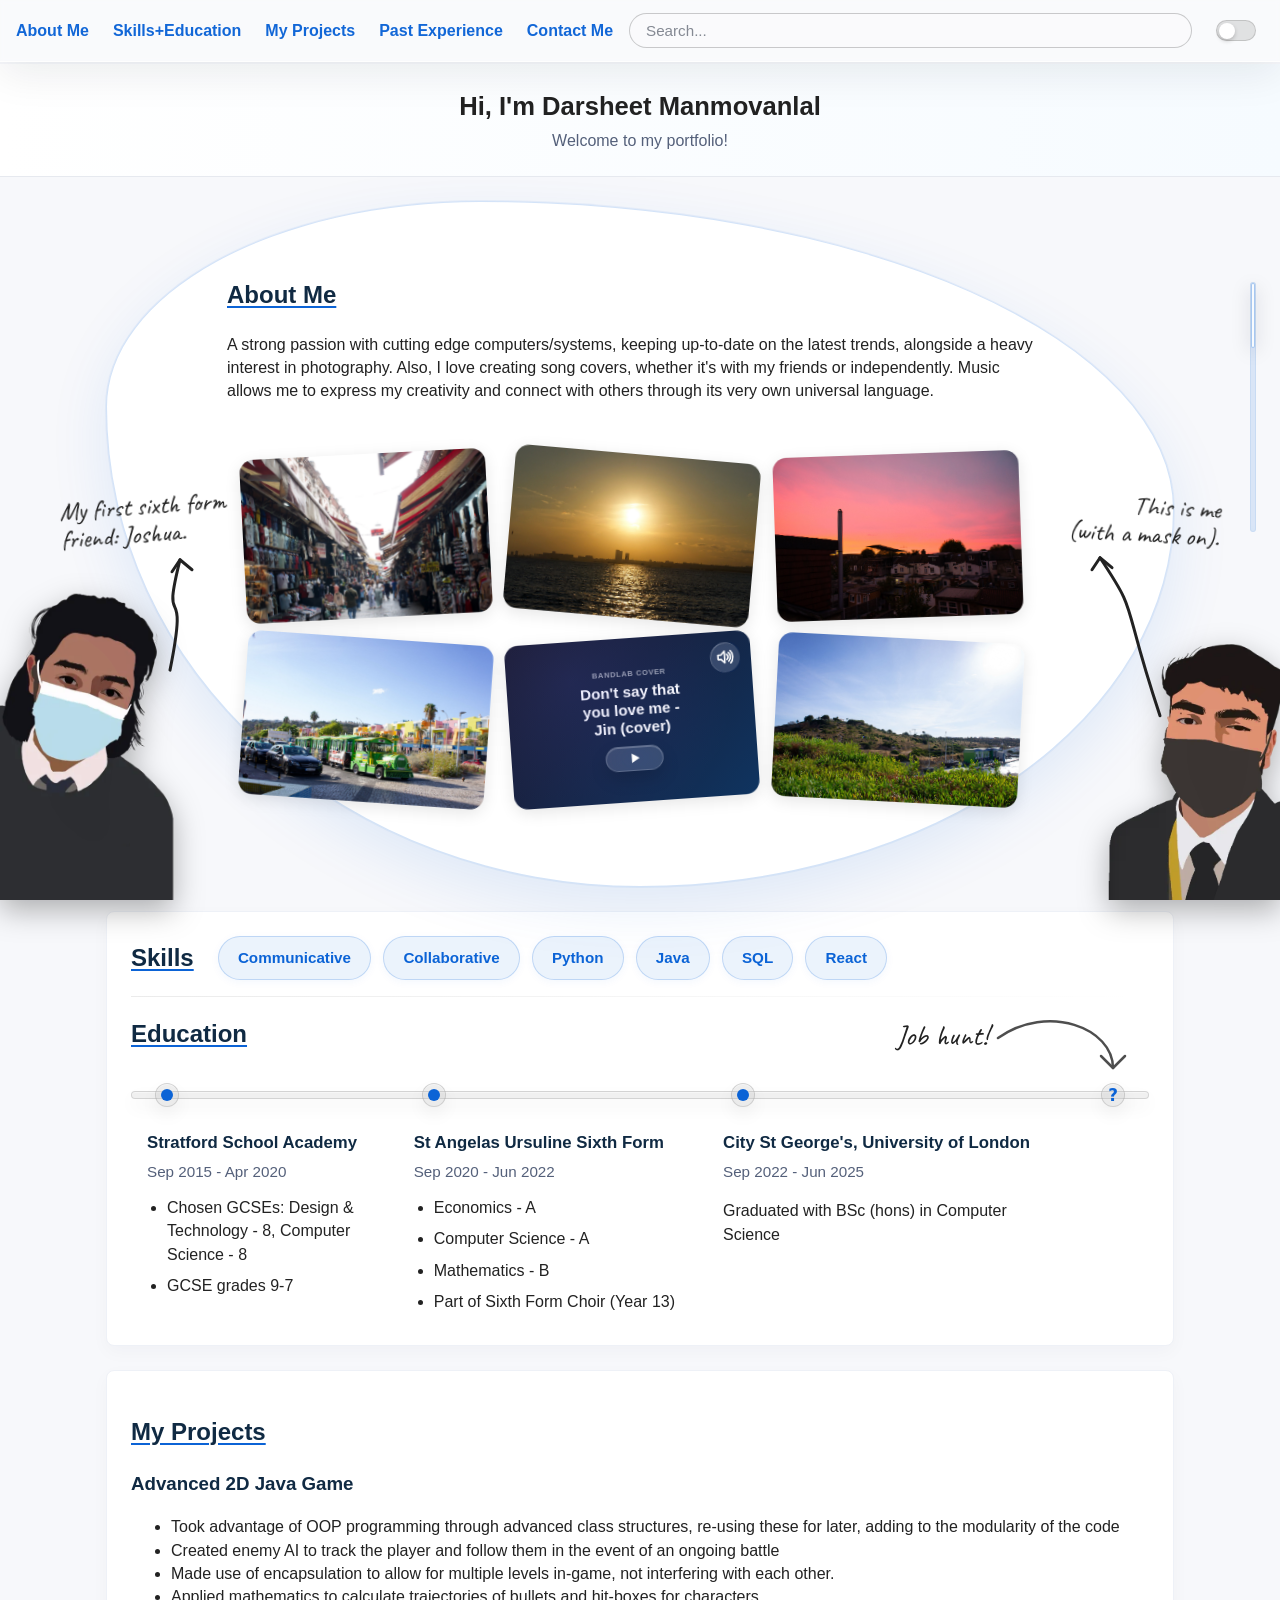
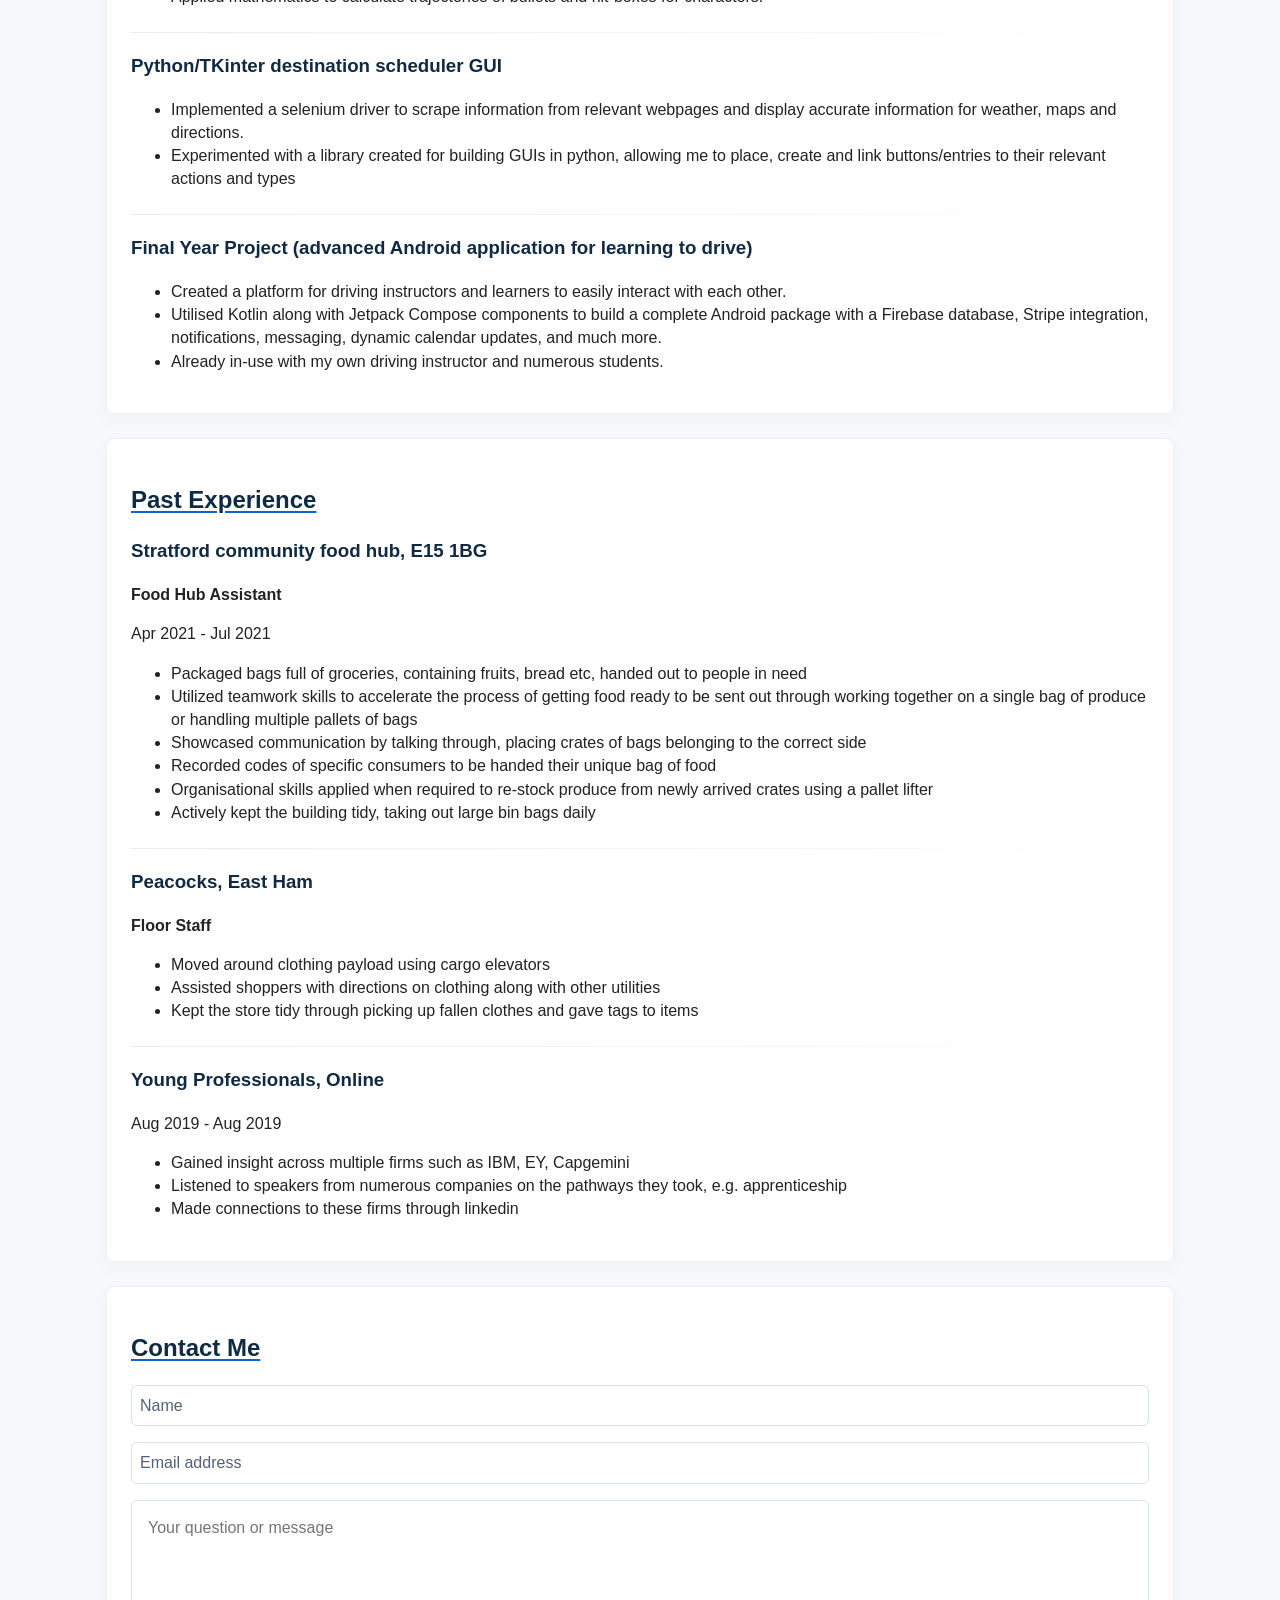
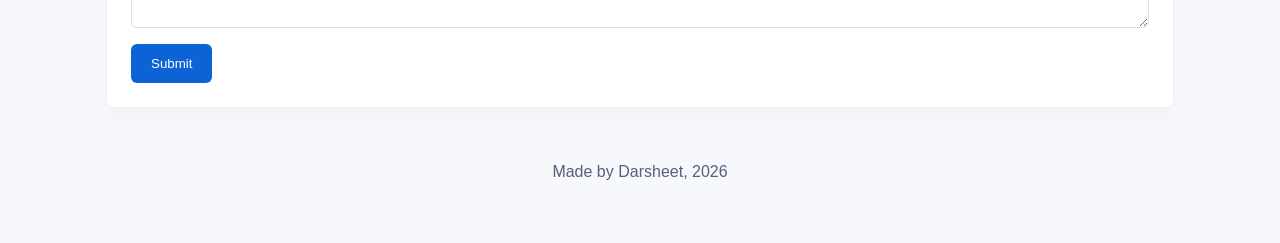
==== commit 75aa60ed: "Completed about me section and skills/education Finished bandlab player user interface, refined anim" ====
--- a/index.html
+++ b/index.html
@@ -15,7 +15,7 @@
         <nav class="top-bar" aria-label="Useful links">
             <ul class="top-links">
                 <li><a href="#about">About Me</a></li>
-                <li><a href="#skills">Skills</a></li>
+                <li><a href="#skills">Skills+Education</a></li>
                 <li><a href="#projects">My Projects</a></li>
                 <li><a href="#experience">Past Experience</a></li>
                 <li><a href="#contact">Contact Me</a></li>
@@ -51,16 +51,13 @@
             <div class="music-player" id="about-music-player">
               <div class="viewer-music-volume viewer-music-volume-preview">
                 <button class="viewer-music-volume-btn" id="about-music-volume-btn" type="button" aria-label="Mute cover">
-                  <svg class="volume-icon volume-on-icon" viewBox="0 0 24 24" fill="none" stroke="currentColor" stroke-width="2.2" stroke-linecap="round" stroke-linejoin="round">
+                  <svg class="volume-icon" viewBox="0 0 24 24" fill="none" stroke="currentColor" stroke-width="2.2" stroke-linecap="round" stroke-linejoin="round">
                     <polygon points="4,9 8,9 13,4 13,20 8,15 4,15"></polygon>
-                    <path class="vol-wave-1" d="M16 8.5C17.1 9.5 17.75 10.7 17.75 12C17.75 13.3 17.1 14.5 16 15.5"></path>
-                    <path class="vol-wave-2" d="M18.6 6C20.2 7.7 21 9.7 21 12C21 14.3 20.2 16.3 18.6 18"></path>
-                    <path class="vol-wave-3" d="M21.2 3.5C23.3 5.5 24.25 8.2 24.25 12C24.25 15.8 23.3 18.5 21.2 20.5"></path>
-                  </svg>
-                  <svg class="volume-icon volume-muted-icon" viewBox="0 0 24 24" fill="none" stroke="currentColor" stroke-width="2.2" stroke-linecap="round" stroke-linejoin="round">
-                    <polygon points="4,9 8,9 13,4 13,20 8,15 4,15"></polygon>
-                    <path d="M18 9L22 13"></path>
-                    <path d="M22 9L18 13"></path>
+                    <path class="vol-wave vol-wave-1" d="M16 8.5C17.1 9.5 17.75 10.7 17.75 12C17.75 13.3 17.1 14.5 16 15.5" pathLength="1"></path>
+                    <path class="vol-wave vol-wave-2" d="M18.6 6C20.2 7.7 21 9.7 21 12C21 14.3 20.2 16.3 18.6 18" pathLength="1"></path>
+                    <path class="vol-wave vol-wave-3" d="M21.2 3.5C23.3 5.5 24.25 8.2 24.25 12C24.25 15.8 23.3 18.5 21.2 20.5" pathLength="1"></path>
+                    <path class="vol-cross vol-cross-1" d="M17 9L21 13" pathLength="1"></path>
+                    <path class="vol-cross vol-cross-2" d="M21 9L17 13" pathLength="1"></path>
                   </svg>
                 </button>
                 <input class="viewer-music-volume-slider" id="about-music-volume-slider" type="range" min="0" max="1" step="0.01" value="1" aria-label="Cover volume">
@@ -70,8 +67,9 @@
                 <h3 class="viewer-music-title">Don't say that<br>you love me -<br>Jin (cover)</h3>
               </div>
               <button class="viewer-music-play" id="about-music-play" type="button" aria-label="Play cover">
-                <svg class="play-icon" viewBox="0 0 24 24" fill="currentColor"><polygon points="7,4 20,12 7,20"/></svg>
-                <svg class="pause-icon" viewBox="0 0 24 24" fill="currentColor"><rect x="6" y="4" width="4" height="16"/><rect x="14" y="4" width="4" height="16"/></svg>
+                <svg viewBox="0 0 24 24" fill="currentColor">
+                  <path class="play-pause-path" d="M 7 4 L 13.5 8 L 13.5 16 L 7 20 Z M 13.5 8 L 20 12 L 20 12 L 13.5 16 Z" />
+                </svg>
               </button>
             </div>
           </div>
@@ -104,16 +102,13 @@
                 ]'></audio>
               <div class="viewer-music-volume viewer-music-volume-expanded">
                 <button class="viewer-music-volume-btn" id="viewer-music-volume-btn" type="button" aria-label="Mute cover">
-                  <svg class="volume-icon volume-on-icon" viewBox="0 0 24 24" fill="none" stroke="currentColor" stroke-width="2.2" stroke-linecap="round" stroke-linejoin="round">
+                  <svg class="volume-icon" viewBox="0 0 24 24" fill="none" stroke="currentColor" stroke-width="2.2" stroke-linecap="round" stroke-linejoin="round">
                     <polygon points="4,9 8,9 13,4 13,20 8,15 4,15"></polygon>
-                    <path class="vol-wave-1" d="M16 8.5C17.1 9.5 17.75 10.7 17.75 12C17.75 13.3 17.1 14.5 16 15.5"></path>
-                    <path class="vol-wave-2" d="M18.6 6C20.2 7.7 21 9.7 21 12C21 14.3 20.2 16.3 18.6 18"></path>
-                    <path class="vol-wave-3" d="M21.2 3.5C23.3 5.5 24.25 8.2 24.25 12C24.25 15.8 23.3 18.5 21.2 20.5"></path>
-                  </svg>
-                  <svg class="volume-icon volume-muted-icon" viewBox="0 0 24 24" fill="none" stroke="currentColor" stroke-width="2.2" stroke-linecap="round" stroke-linejoin="round">
-                    <polygon points="4,9 8,9 13,4 13,20 8,15 4,15"></polygon>
-                    <path d="M18 9L22 13"></path>
-                    <path d="M22 9L18 13"></path>
+                    <path class="vol-wave vol-wave-1" d="M16 8.5C17.1 9.5 17.75 10.7 17.75 12C17.75 13.3 17.1 14.5 16 15.5" pathLength="1"></path>
+                    <path class="vol-wave vol-wave-2" d="M18.6 6C20.2 7.7 21 9.7 21 12C21 14.3 20.2 16.3 18.6 18" pathLength="1"></path>
+                    <path class="vol-wave vol-wave-3" d="M21.2 3.5C23.3 5.5 24.25 8.2 24.25 12C24.25 15.8 23.3 18.5 21.2 20.5" pathLength="1"></path>
+                    <path class="vol-cross vol-cross-1" d="M17 9L21 13" pathLength="1"></path>
+                    <path class="vol-cross vol-cross-2" d="M21 9L17 13" pathLength="1"></path>
                   </svg>
                 </button>
                 <input class="viewer-music-volume-slider" id="viewer-music-volume-slider" type="range" min="0" max="1" step="0.01" value="1" aria-label="Cover volume">
@@ -123,8 +118,9 @@
                 <h3 class="viewer-music-title">Don't say that<br>you love me -<br>Jin (cover)</h3>
               </div>
               <button class="viewer-music-play" id="viewer-music-play" type="button" aria-label="Play cover">
-                <svg class="play-icon" viewBox="0 0 24 24" fill="currentColor"><polygon points="7,4 20,12 7,20"/></svg>
-                <svg class="pause-icon" viewBox="0 0 24 24" fill="currentColor"><rect x="6" y="4" width="4" height="16"/><rect x="14" y="4" width="4" height="16"/></svg>
+                <svg viewBox="0 0 24 24" fill="currentColor">
+                  <path class="play-pause-path" d="M 7 4 L 13.5 8 L 13.5 16 L 7 20 Z M 13.5 8 L 20 12 L 20 12 L 13.5 16 Z" />
+                </svg>
               </button>
               <div class="viewer-music-times">
                 <span id="viewer-music-current">0:00</span>
@@ -166,15 +162,71 @@
       </section>
 
       <section class="section-panel">
-        <h2 id="skills">Skills</h2>
-        <ul class="content-list">
-          <li>Communicative</li>
-          <li>Collaborative</li>
-          <li>Python</li>
-          <li>Java</li>
-          <li>SQL</li>
-          <li>React</li>
-        </ul>
+        <div class="skills-header">
+          <h2 id="skills">Skills</h2>
+          <ul class="skills-badges">
+            <li>Communicative</li>
+            <li>Collaborative</li>
+            <li>Python</li>
+            <li>Java</li>
+            <li>SQL</li>
+            <li>React</li>
+          </ul>
+        </div>
+
+        <hr>
+
+        <h2 id="education">Education</h2>
+        <div class="education-timeline">
+          <div class="timeline-glass-track"></div>
+          <div class="timeline-nodes">
+            <div class="timeline-node">
+              <div class="timeline-marker"></div>
+              <div class="timeline-content">
+                <h4>Stratford School Academy</h4>
+                <p class="education-dates">Sep 2015 - Apr 2020</p>
+                <ul class="education-list">
+                  <li>Chosen GCSEs: Design & Technology - 8, Computer Science - 8</li>
+                  <li>GCSE grades 9-7</li>
+                </ul>
+              </div>
+            </div>
+
+            <div class="timeline-node">
+              <div class="timeline-marker"></div>
+              <div class="timeline-content">
+                <h4>St Angelas Ursuline Sixth Form</h4>
+                <p class="education-dates">Sep 2020 - Jun 2022</p>
+                <ul class="education-list">
+                  <li>Economics - A</li>
+                  <li>Computer Science - A</li>
+                  <li>Mathematics - B</li>
+                  <li style="white-space: nowrap;">Part of Sixth Form Choir (Year 13)</li>
+                </ul>
+              </div>
+            </div>
+            
+            <div class="timeline-node">
+              <div class="timeline-marker"></div>
+              <div class="timeline-content">
+                <h4>City St George's, University of London</h4>
+                <p class="education-dates">Sep 2022 - Jun 2025</p>
+                <p>Graduated with BSc (hons) in Computer Science</p>
+              </div>
+            </div>
+
+            <div class="timeline-node timeline-node-future">
+              <div class="timeline-marker job-hunt-marker">?</div>
+              <div class="job-hunt-container">
+                <span class="job-hunt-text">Job hunt!</span>
+                <svg class="job-hunt-arrow" viewBox="0 0 130 60" fill="none" stroke="currentColor" stroke-width="2.5" stroke-linecap="round" stroke-linejoin="round">
+                  <path d="M0,25 C50,-10 115,15 115,55" />
+                  <polyline points="103,43 115,55 127,43" />
+                </svg>
+              </div>
+            </div>
+          </div>
+        </div>
       </section>
 
       <section class="section-panel">
--- a/styles/styles.css
+++ b/styles/styles.css
@@ -58,9 +58,7 @@
   --top-bar-opacity-end: 0.52;
   --top-bar-blur-start: 2;
   --top-bar-blur-end: 5;
-  --top-bar-text-dark: 17, 24, 39;
-  --top-bar-text-light: 255, 255, 255;
-  --top-bar-text: 17, 24, 39;
+  --top-bar-text: 11, 99, 214;
 }
 
 /* Dark Mode */
@@ -76,6 +74,7 @@
   --text-primary: #e8ecf1;
   --top-bar-opacity-start: 0.3;
   --top-bar-opacity-end: 0.65;
+  --top-bar-text: 255, 255, 255;
 }
 html, body {
   margin: 0;
@@ -317,6 +316,264 @@
   transition: color 300ms ease, text-decoration-color 300ms ease;
 }
 
+/* Skills Header & Badges */
+.skills-header {
+  display: flex;
+  align-items: center;
+  gap: 1.5rem;
+  flex-wrap: wrap;
+}
+
+.skills-header h2 {
+  margin: 0;
+}
+
+.skills-badges {
+  display: flex;
+  flex-wrap: wrap;
+  gap: 0.75rem;
+  list-style: none;
+  padding: 0;
+  margin: 0;
+}
+
+.skills-badges li {
+  background: rgba(11, 99, 214, 0.08);
+  color: var(--accent);
+  padding: 0.6rem 1.2rem;
+  border-radius: 2rem;
+  font-weight: 600;
+  font-size: 0.95rem;
+  border: 1px solid rgba(11, 99, 214, 0.2);
+  transition: all 300ms ease;
+  box-shadow: 0 2px 8px rgba(11, 99, 214, 0.05);
+  cursor: default;
+}
+
+.skills-badges li:hover {
+  background: var(--accent);
+  color: white;
+  box-shadow: 0 4px 12px rgba(11, 99, 214, 0.25);
+}
+
+html.dark-mode .skills-badges li {
+  background: rgba(59, 130, 246, 0.1);
+  color: #60a5fa;
+  border-color: rgba(59, 130, 246, 0.3);
+}
+
+html.dark-mode .skills-badges li:hover {
+  background: #3b82f6;
+  color: #fff;
+}
+
+/* Education Timeline */
+.education-timeline {
+  position: relative;
+  margin-top: 2rem;
+}
+
+.timeline-glass-track {
+  position: absolute;
+  top: 8px;
+  left: 0;
+  right: 0;
+  height: 8px;
+  border-radius: 999px;
+  border: 1px solid rgba(0, 0, 0, 0.12);
+  background: rgba(0, 0, 0, 0.06);
+  backdrop-filter: blur(18px) saturate(150%);
+  -webkit-backdrop-filter: blur(18px) saturate(150%);
+  box-shadow:
+    inset 0 1px 0 rgba(255, 255, 255, 0.4),
+    0 8px 18px rgba(0, 0, 0, 0.05);
+  z-index: 1;
+}
+
+html.dark-mode .timeline-glass-track {
+  border: 1px solid rgba(255, 255, 255, 0.18);
+  background: rgba(255, 255, 255, 0.16);
+  box-shadow:
+    inset 0 1px 0 rgba(255, 255, 255, 0.22),
+    0 8px 18px rgba(0, 0, 0, 0.14);
+}
+
+.timeline-nodes {
+  display: grid;
+  grid-template-columns: 0.85fr 0.95fr 1.2fr 72px;
+  gap: 1rem;
+  position: relative;
+  z-index: 2;
+}
+
+.timeline-node {
+  display: flex;
+  flex-direction: column;
+  align-items: flex-start;
+}
+
+.timeline-node-future {
+  position: relative;
+}
+
+.job-hunt-container {
+  position: absolute;
+  bottom: 100%;
+  margin-bottom: 10px;
+  right: calc(100% - 51px);
+  display: flex;
+  align-items: center;
+  pointer-events: none;
+}
+
+.job-hunt-text {
+  font-family: 'Caveat', cursive, sans-serif;
+  font-size: 1.8rem;
+  color: var(--text-primary);
+  white-space: nowrap;
+}
+
+.job-hunt-arrow {
+  width: 130px;
+  height: 60px;
+  color: var(--text-primary);
+  overflow: visible;
+  opacity: 0.8;
+  margin-left: 10px;
+  margin-top: 15px;
+}
+
+.timeline-marker {
+  width: 24px;
+  height: 24px;
+  border-radius: 50%;
+  border: 1px solid rgba(0, 0, 0, 0.12);
+  background: rgba(0, 0, 0, 0.06);
+  backdrop-filter: blur(18px) saturate(150%);
+  -webkit-backdrop-filter: blur(18px) saturate(150%);
+  box-shadow:
+    inset 0 1px 0 rgba(255, 255, 255, 0.4),
+    0 8px 18px rgba(0, 0, 0, 0.05);
+  margin-bottom: 1.5rem;
+  align-self: flex-start;
+  margin-left: 1.5rem;
+  transition: transform 300ms ease, background 300ms ease, box-shadow 300ms ease, border-color 300ms ease;
+  z-index: 3;
+  display: flex;
+  align-items: center;
+  justify-content: center;
+}
+
+.timeline-marker::after {
+  content: '';
+  width: 12px;
+  height: 12px;
+  border-radius: 50%;
+  background: var(--accent);
+}
+
+.job-hunt-marker::after {
+  display: none;
+}
+
+.job-hunt-marker {
+  color: var(--accent);
+  font-weight: 800;
+  font-size: 1.05rem;
+  font-family: system-ui, -apple-system, sans-serif;
+}
+
+html.dark-mode .timeline-marker {
+  border: 1px solid rgba(255, 255, 255, 0.18);
+  background: rgba(255, 255, 255, 0.16);
+  box-shadow:
+    inset 0 1px 0 rgba(255, 255, 255, 0.22),
+    0 8px 18px rgba(0, 0, 0, 0.14);
+}
+
+.timeline-node:hover .timeline-marker {
+  transform: scale(1.2);
+  background: rgba(11, 99, 214, 0.12);
+  border-color: rgba(11, 99, 214, 0.3);
+  box-shadow:
+    inset 0 1px 0 rgba(255, 255, 255, 0.4),
+    0 4px 12px rgba(11, 99, 214, 0.25);
+}
+
+html.dark-mode .timeline-node:hover .timeline-marker {
+  background: rgba(59, 130, 246, 0.15);
+  border-color: rgba(59, 130, 246, 0.3);
+  box-shadow:
+    inset 0 1px 0 rgba(255, 255, 255, 0.22),
+    0 4px 12px rgba(59, 130, 246, 0.35);
+}
+
+.timeline-content {
+  background: transparent;
+  padding: 0 1rem;
+}
+
+.timeline-content h4 {
+  margin: 0 0 0.35rem 0;
+  font-size: 1.05rem;
+  color: var(--heading);
+}
+
+.education-dates {
+  margin: 0.35rem 0 0.8rem 0;
+  color: var(--muted-text);
+  font-size: 0.95rem;
+}
+
+.education-list {
+  margin: 0;
+  padding-left: 1.25rem;
+}
+
+.education-list li {
+  margin-bottom: 0.5rem;
+}
+
+@media (max-width: 768px) {
+  .education-timeline {
+    padding-left: 10px;
+  }
+  .timeline-glass-track {
+    top: 0;
+    bottom: 0;
+    left: 18px;
+    width: 8px;
+    height: auto;
+  }
+  .timeline-nodes {
+    grid-template-columns: 1fr;
+    gap: 2.5rem;
+  }
+  .job-hunt-container {
+    bottom: auto;
+    right: auto;
+    left: 40px;
+    top: -2px;
+    flex-direction: row;
+  }
+  .job-hunt-arrow {
+    display: none;
+  }
+  .timeline-node {
+    flex-direction: row;
+    gap: 1rem;
+  }
+  .timeline-marker {
+    margin-left: 0;
+    margin-bottom: 0;
+    flex-shrink: 0;
+  }
+  .timeline-content {
+    padding: 0;
+    margin-top: -2px;
+  }
+}
+
 /* Ensure headings are visible after anchor jump (topbar offset) */
 section.section-panel[id],
 h2[id],
@@ -427,9 +684,9 @@
   position: relative;
   will-change: padding, border-radius, box-shadow;
   transition:
-    border-radius 800ms cubic-bezier(0.34, 1.2, 0.64, 1),
-    padding 600ms cubic-bezier(0.34, 1.0, 0.64, 1),
-    box-shadow 600ms ease,
+    border-radius 1200ms cubic-bezier(0.34, 1.2, 0.64, 1),
+    padding 1200ms cubic-bezier(0.34, 1.0, 0.64, 1),
+    box-shadow 1200ms ease,
     background 300ms ease,
     border-color 300ms ease;
 }
@@ -463,10 +720,10 @@
   transform-style: preserve-3d;
   will-change: max-height, opacity, transform, padding, margin;
   transition:
-    max-height 800ms cubic-bezier(0.34, 1.0, 0.64, 1),
-    opacity 450ms ease 120ms,
-    transform 600ms cubic-bezier(0.34, 1.0, 0.64, 1) 80ms,
-    padding 600ms ease;
+    max-height 1200ms cubic-bezier(0.34, 1.0, 0.64, 1),
+    opacity 600ms ease 120ms,
+    transform 1200ms cubic-bezier(0.34, 1.0, 0.64, 1),
+    padding 1200ms ease;
   overflow: visible;
 }
 
@@ -733,13 +990,37 @@
   transform: translateX(-10%);
 }
 
-.viewer-music-volume .volume-muted-icon,
-.viewer-music-volume.is-muted .volume-on-icon {
-  display: none;
-}
-
-.viewer-music-volume.is-muted .volume-muted-icon {
-  display: block;
+.viewer-music-volume .vol-wave,
+.viewer-music-volume .vol-cross {
+  stroke-dasharray: 1;
+  stroke-dashoffset: 0;
+  transition: stroke-dashoffset 350ms cubic-bezier(0.4, 0, 0.2, 1), opacity 350ms ease;
+}
+
+.viewer-music-volume .vol-cross {
+  stroke-dashoffset: 1;
+  opacity: 0;
+}
+
+.viewer-music-volume.is-muted .vol-wave {
+  stroke-dashoffset: 1;
+  opacity: 0;
+}
+
+.viewer-music-volume.is-muted .vol-cross {
+  stroke-dashoffset: 0;
+  opacity: 1;
+}
+
+.viewer-music-volume.vol-low .vol-wave-2,
+.viewer-music-volume.vol-low .vol-wave-3 {
+  stroke-dashoffset: 1;
+  opacity: 0;
+}
+
+.viewer-music-volume.vol-med .vol-wave-3 {
+  stroke-dashoffset: 1;
+  opacity: 0;
 }
 
 .viewer-music-volume-slider {
@@ -1136,27 +1417,17 @@
   height: max(0.9rem, 8.9cqmin);
 }
 
-.viewer-music-play .pause-icon,
-.viewer-music-play.is-playing .play-icon {
-  display: none;
-}
-
-.viewer-music-play.is-playing .pause-icon {
-  display: block;
+.play-pause-path {
+  transition: d 350ms cubic-bezier(0.4, 0, 0.2, 1);
+}
+
+.viewer-music-play.is-playing .play-pause-path {
+  d: path("M 6 4 L 10 4 L 10 20 L 6 20 Z M 14 4 L 18 4 L 18 20 L 14 20 Z");
 }
 
 .viewer-music-play svg {
   width: max(0.9rem, 8.9cqmin);
   height: max(0.9rem, 8.9cqmin);
-}
-
-.viewer-music-play .pause-icon,
-.viewer-music-play.is-playing .play-icon {
-  display: none;
-}
-
-.viewer-music-play.is-playing .pause-icon {
-  display: block;
 }
 
 
@@ -1293,7 +1564,7 @@
   opacity: 0;
   overflow: visible;
   pointer-events: none;
-  padding: 0.22rem 0.42rem;
+  padding: 0 0.42rem;
   border-radius: 999px;
   border: 1px solid rgba(255, 255, 255, 0.18);
   background: rgba(255, 255, 255, 0.16);
@@ -1319,22 +1590,51 @@
   transition: opacity 140ms ease, transform 140ms ease;
 }
 
+.viewer-music-song-active-indicator {
+  position: absolute;
+  top: 50%;
+  transform: translateY(-50%);
+  height: 0.46rem;
+  border-radius: 999px;
+  background: #ffffff;
+  box-shadow: 0 0 10px rgba(255, 255, 255, 0.6);
+  pointer-events: none;
+  z-index: 10;
+  /* Fallback if no animation */
+  left: var(--end-left, 0px);
+  width: var(--end-width, 0.46rem);
+}
+
+.viewer-music-song-active-indicator.is-stretching {
+  animation: snakeStretch 300ms cubic-bezier(0.4, 0, 0.2, 1) forwards;
+}
+
+@keyframes snakeStretch {
+  0% {
+    left: var(--start-left);
+    width: var(--start-width);
+  }
+  50% {
+    left: var(--min-left);
+    width: var(--stretch-width);
+  }
+  100% {
+    left: var(--end-left);
+    width: var(--end-width);
+  }
+}
+
 .viewer-music-song-dot {
   width: 0.46rem;
   height: 0.46rem;
-  flex: 0 0 0.46rem;
+  flex: 0 0 auto;
   border-radius: 999px;
-  border: 1px solid rgba(255, 255, 255, 0.18);
-  background: rgba(255, 255, 255, 0.16);
-  backdrop-filter: blur(18px) saturate(150%);
-  -webkit-backdrop-filter: blur(18px) saturate(150%);
-  box-shadow:
-    inset 0 1px 0 rgba(255, 255, 255, 0.22),
-    0 8px 18px rgba(0, 0, 0, 0.14);
+  border: none;
+  background: rgba(255, 255, 255, 0.35);
   cursor: pointer;
-  opacity: 0.72;
+  opacity: 0.8;
   padding: 0;
-  transition: transform 200ms ease, background 200ms ease, opacity 200ms ease, box-shadow 200ms ease, border-color 200ms ease;
+  transition: transform 200ms ease, background 200ms ease, opacity 200ms ease;
 }
 
 .viewer-music-song-dot:hover {
@@ -1345,7 +1645,6 @@
 
 .viewer-music-song-dot.is-active {
   opacity: 1;
-  background: rgba(255, 255, 255, 0.36);
   transform: scale(1.12);
 }
 
@@ -1542,7 +1841,7 @@
 }
 
 .about-section.is-expanded .decor-text {
-  animation: writeText 1.5s ease-out forwards;
+  animation: writeText 1.8s ease-out forwards;
   clip-path: polygon(0 0, 0 0, 0 100%, 0 100%);
 }
 
@@ -1584,7 +1883,7 @@
 .fixed-img-right { right: 0; }
 
 .about-section.is-expanded .fixed-decorations .fixed-img {
-  animation: sketchIn 0.8s cubic-bezier(0.34, 1.0, 0.64, 1) forwards;
+  animation: sketchIn 1.3s cubic-bezier(0.34, 1.0, 0.64, 1) forwards;
 }
 
 @keyframes sketchIn {
@@ -1606,10 +1905,11 @@
 }
 
 .about-section.is-expanded .fixed-decorations .arrow-line {
-  animation: drawLine 1s ease-out forwards;
+  animation: drawLine 1.3s ease-out forwards;
 }
 .about-section.is-expanded .fixed-decorations .arrow-head {
-  animation: drawLine 0.3s ease-out forwards;
+  animation: drawLine 0.3s ease-out 1.1s forwards;
+  stroke-dashoffset: 1; /* keep it hidden during the delay */
 }
 
 @keyframes drawLine {
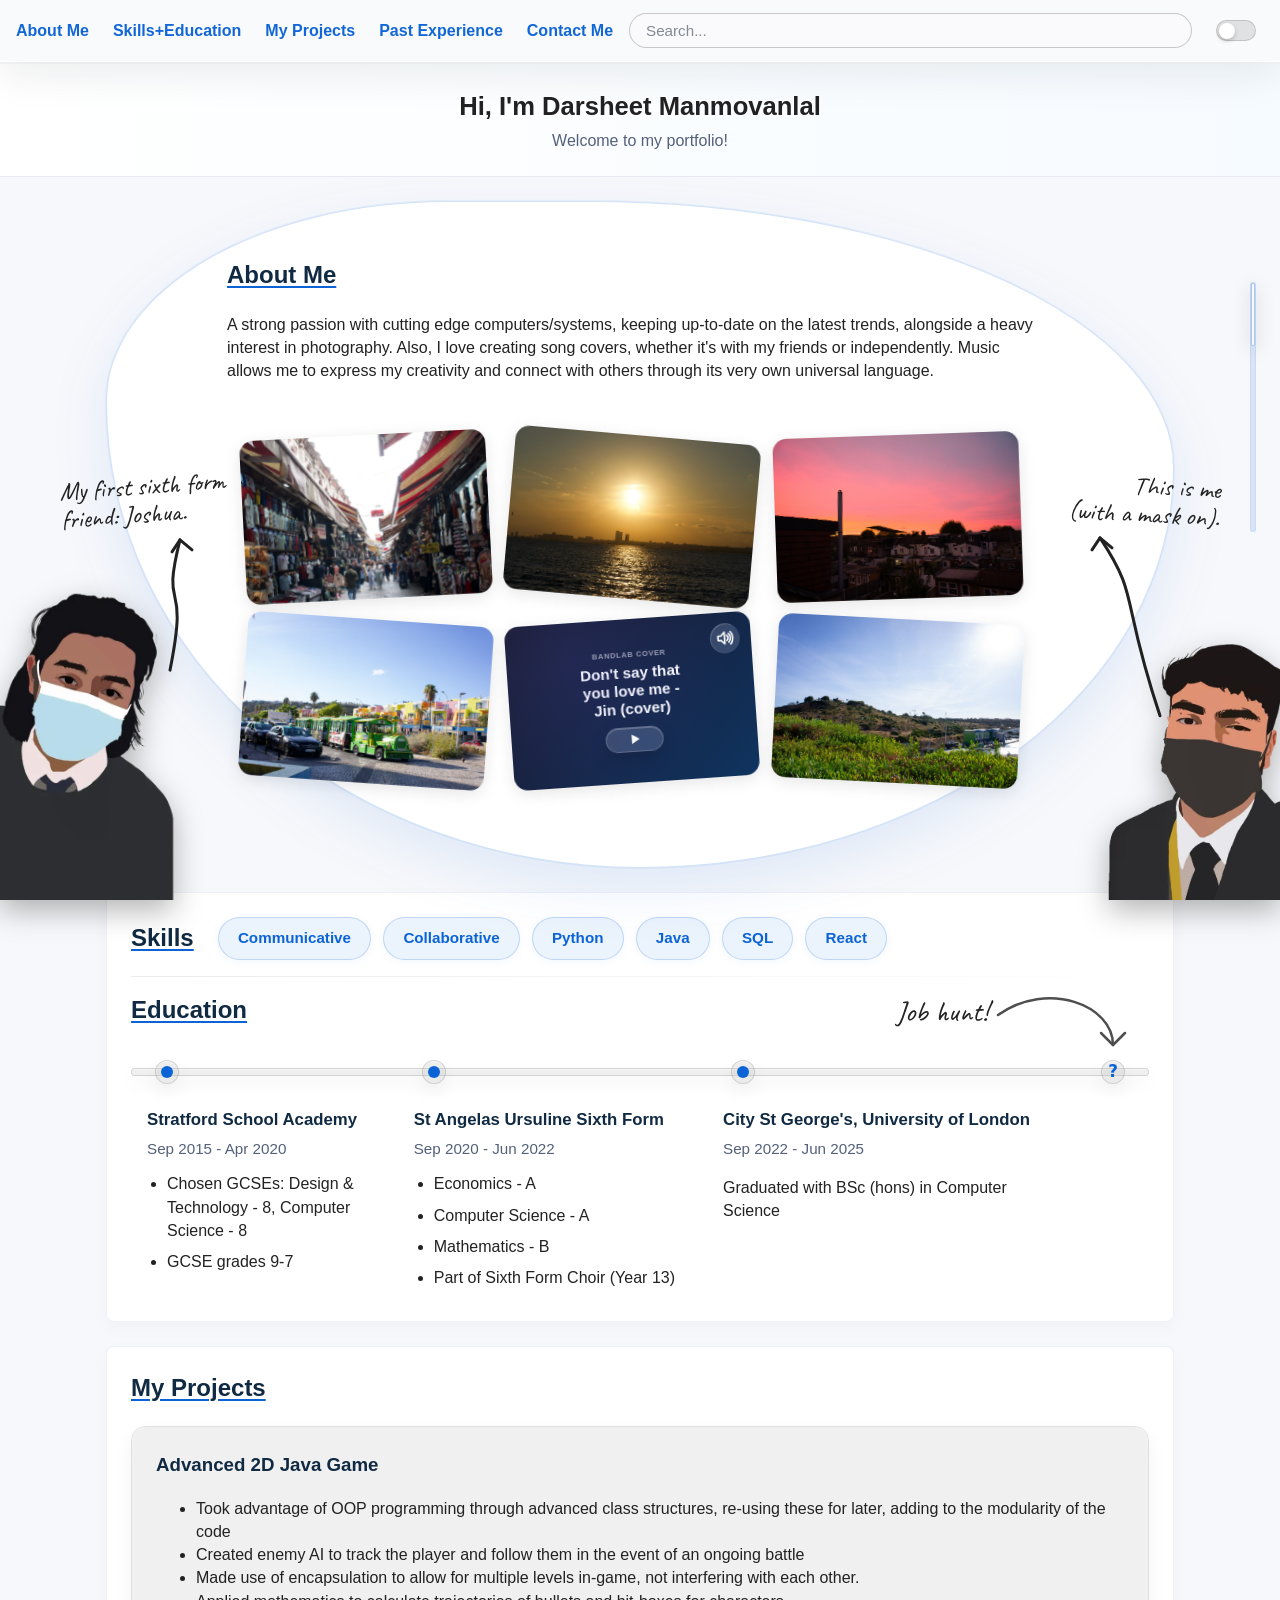
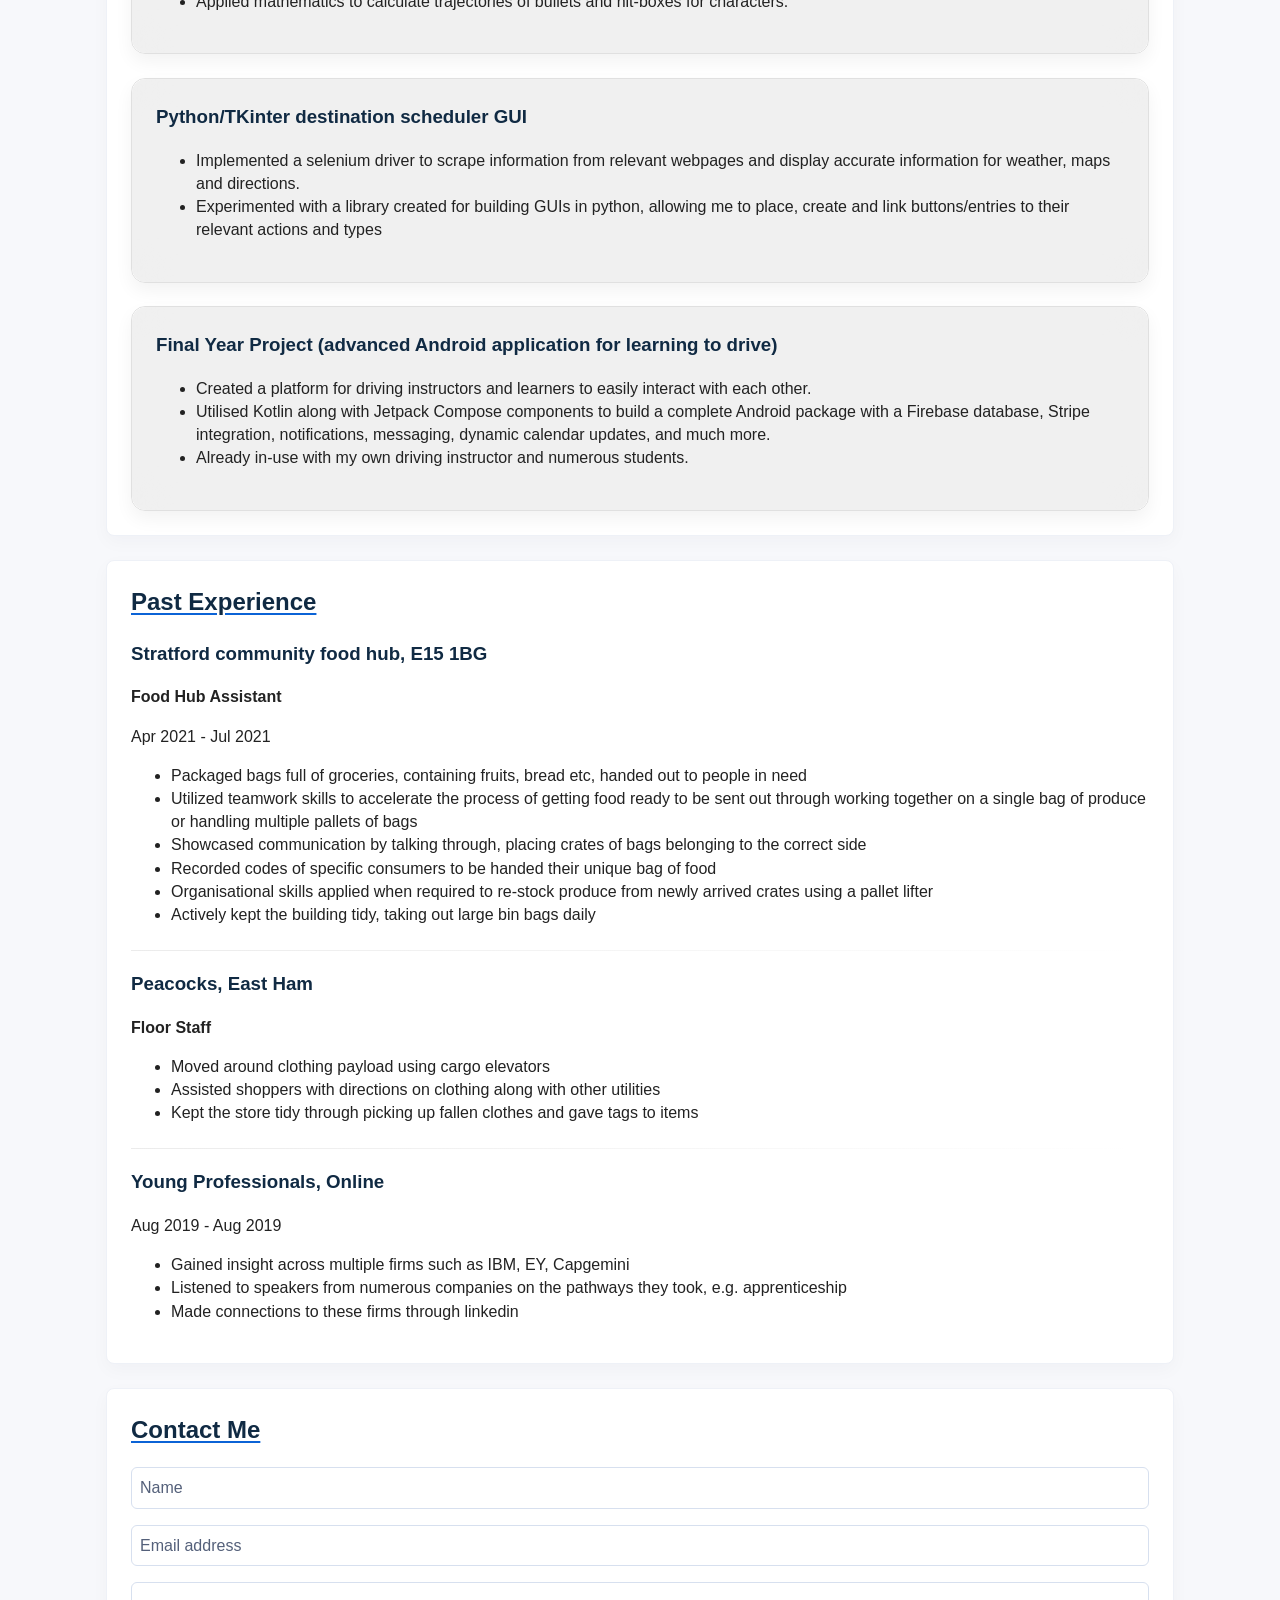
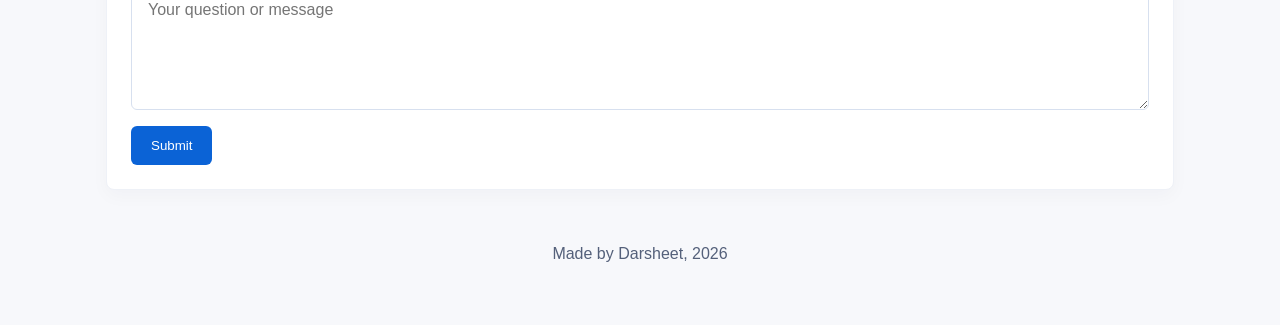
==== commit 06516248: "Test java game within the website" ====
--- a/index.html
+++ b/index.html
@@ -4,9 +4,15 @@
     <meta charset="UTF-8">
     <meta name="viewport" content="width=device-width, initial-scale=1.0">
     <title>Portfolio</title>
+    <script>
+        document.documentElement.classList.add('no-transition');
+        if (localStorage.getItem('dark-mode') === 'true') {
+            document.documentElement.classList.add('dark-mode');
+        }
+    </script>
     <link rel="stylesheet" href="styles/styles.css">
-    <script src="scripts/darkmode.js"></script>
     <script src="scripts/script.js" defer></script>
+    <script src="https://cjrtnc.leaningtech.com/3.0/cj3loader.js"></script>
 </head>
 <body>
     <header class="hero" align="center">
@@ -232,19 +238,30 @@
       <section class="section-panel">
         <h2 id="projects">My Projects</h2>
 
-        <div class="section-block">
-          <h3>Advanced 2D Java Game</h3>
-          <ul>
-            <li>Took advantage of OOP programming through advanced class structures, re-using these for later, adding to the modularity of the code</li>
-            <li>Created enemy AI to track the player and follow them in the event of an ongoing battle</li>
-            <li>Made use of encapsulation to allow for multiple levels in-game, not interfering with each other.</li>
-            <li>Applied mathematics to calculate trajectories of bullets and hit-boxes for characters.</li>
-          </ul>
-        </div>
-
-        <hr>
-
-        <div class="section-block">
+        <div class="project-card expandable-card" id="java-game-card" tabindex="0">
+          <div class="card-expand-top">
+            <a href="https://github.com/placeholder/java-game" target="_blank" rel="noopener noreferrer" class="github-link">
+              <svg viewBox="0 0 24 24" fill="currentColor" width="16" height="16"><path d="M12 0c-6.626 0-12 5.373-12 12 0 5.302 3.438 9.8 8.207 11.387.599.111.793-.261.793-.577v-2.234c-3.338.726-4.033-1.416-4.033-1.416-.546-1.387-1.333-1.756-1.333-1.756-1.089-.745.083-.729.083-.729 1.205.084 1.839 1.237 1.839 1.237 1.07 1.834 2.807 1.304 3.492.997.107-.775.418-1.305.762-1.604-2.665-.305-5.467-1.334-5.467-5.931 0-1.311.469-2.381 1.236-3.221-.124-.303-.535-1.524.117-3.176 0 0 1.008-.322 3.301 1.23.957-.266 1.983-.399 3.003-.404 1.02.005 2.047.138 3.006.404 2.291-1.552 3.297-1.23 3.297-1.23.653 1.653.242 2.874.118 3.176.77.84 1.235 1.911 1.235 3.221 0 4.609-2.807 5.624-5.479 5.921.43.372.823 1.102.823 2.222v3.293c0 .319.192.694.801.576 4.765-1.589 8.199-6.086 8.199-11.386 0-6.627-5.373-12-12-12z"/></svg>
+              View on GitHub
+            </a>
+          </div>
+          <div class="card-content-main">
+            <h3>Advanced 2D Java Game</h3>
+            <ul>
+              <li>Took advantage of OOP programming through advanced class structures, re-using these for later, adding to the modularity of the code</li>
+              <li>Created enemy AI to track the player and follow them in the event of an ongoing battle</li>
+              <li>Made use of encapsulation to allow for multiple levels in-game, not interfering with each other.</li>
+              <li>Applied mathematics to calculate trajectories of bullets and hit-boxes for characters.</li>
+            </ul>
+          </div>
+          <div class="card-expand-bottom">
+            <div id="java-game-container" class="game-canvas-wrapper">
+              <div class="game-loading-text">Loading CheerpJ Runtime...</div>
+            </div>
+          </div>
+        </div>
+
+        <div class="project-card" tabindex="0">
           <h3>Python/TKinter destination scheduler GUI</h3>
           <ul>
             <li>Implemented a selenium driver to scrape information from relevant webpages and display accurate information for weather, maps and directions.</li>
@@ -252,9 +269,7 @@
           </ul>
         </div>
 
-        <hr>
-
-        <div class="section-block">
+        <div class="project-card" tabindex="0">
           <h3>Final Year Project (advanced Android application for learning to drive)</h3>
           <ul>
             <li>Created a platform for driving instructors and learners to easily interact with each other.</li>
--- a/styles/styles.css
+++ b/styles/styles.css
@@ -1,4 +1,15 @@
 @import url('https://fonts.googleapis.com/css2?family=Caveat:wght@600&display=swap');
+
+@property --hero-bg-start {
+  syntax: '<color>';
+  inherits: false;
+  initial-value: #ffffff;
+}
+@property --hero-bg-end {
+  syntax: '<color>';
+  inherits: false;
+  initial-value: #f6fbff;
+}
 /*
   styles.css
   - External stylesheet for the portfolio page
@@ -9,6 +20,13 @@
 /* ---------- Base / Reset ---------- */
 * {
   box-sizing: border-box;
+}
+html.no-transition,
+html.no-transition *:not(.custom-scrollbar-container),
+html.no-transition *::before,
+html.no-transition *::after {
+  transition: none !important;
+  animation: none !important;
 }
 /*
   Units explained:
@@ -58,7 +76,7 @@
   --top-bar-opacity-end: 0.52;
   --top-bar-blur-start: 2;
   --top-bar-blur-end: 5;
-  --top-bar-text: 11, 99, 214;
+  --top-bar-text: 18, 103, 215;
 }
 
 /* Dark Mode */
@@ -74,7 +92,7 @@
   --text-primary: #e8ecf1;
   --top-bar-opacity-start: 0.3;
   --top-bar-opacity-end: 0.65;
-  --top-bar-text: 255, 255, 255;
+  --top-bar-text: 237, 243, 252;
 }
 html, body {
   margin: 0;
@@ -125,6 +143,7 @@
   gap: 1rem;
 }
 html.dark-mode .top-bar {
+  background: rgba(0, 0, 0, var(--top-bar-opacity-start));
   border-bottom-color: rgba(58, 63, 77, 0.5);
   box-shadow: 0 12px 40px rgba(0, 0, 0, 0.3);
 }
@@ -240,32 +259,16 @@
   padding: var(--space-lg) var(--gutter);
   border-bottom: 1px solid var(--muted-border-2);
   text-align: center;
-  transition: border-color 300ms ease;
+  --hero-bg-start: #ffffff;
+  --hero-bg-end: #f6fbff;
+  background: linear-gradient(90deg, var(--hero-bg-start), var(--hero-bg-end));
+  transition: --hero-bg-start 300ms ease, --hero-bg-end 300ms ease, border-color 300ms ease;
   z-index: 9999;
 }
 
-/* Light mode background */
-.hero::before {
-  content: '';
-  position: absolute;
-  inset: 0;
-  background: linear-gradient(90deg, #ffffff, #f6fbff);
-  z-index: -1;
-}
-
-/* Dark mode background */
-.hero::after {
-  content: '';
-  position: absolute;
-  inset: 0;
-  background: linear-gradient(90deg, #1a1f2e, #151d2d);
-  z-index: -1;
-  opacity: 0;
-  transition: opacity 300ms ease;
-}
-
-html.dark-mode .hero::after {
-  opacity: 1;
+html.dark-mode .hero {
+  --hero-bg-start: #1a1f2e;
+  --hero-bg-end: #151d2d;
 }
 .hero h1 {
   margin: 0 0 0.25rem 0;
@@ -302,6 +305,160 @@
   margin-bottom: 0;
 }
 
+/* Encapsulated Project Cards */
+.project-card {
+  position: relative;
+  border-radius: 14px;
+  padding: 1.5rem;
+  margin-bottom: 1.5rem;
+  cursor: pointer;
+  
+  border: 1px solid rgba(0, 0, 0, 0.12);
+  background: transparent;
+  box-shadow: 0 8px 18px rgba(0, 0, 0, 0.05);
+  overflow: hidden;
+  
+  isolation: isolate;
+  will-change: transform;
+  -webkit-backface-visibility: hidden;
+  backface-visibility: hidden;
+  transform: translate3d(0, 0, 0);
+  transition: transform 300ms ease, box-shadow 300ms ease, border-color 300ms ease;
+}
+
+.project-card::before {
+  content: "";
+  position: absolute;
+  top: 0;
+  left: 0;
+  right: 0;
+  bottom: 0;
+  z-index: -1;
+  background: rgba(0, 0, 0, 0.06);
+  backdrop-filter: blur(18px) saturate(150%);
+  -webkit-backdrop-filter: blur(18px) saturate(150%);
+  border-radius: inherit;
+  pointer-events: none;
+  transition: background 300ms ease;
+}
+
+.project-card:last-child {
+  margin-bottom: 0;
+}
+
+.project-card:hover, .project-card:focus-visible {
+  transform: translate3d(0, -4px, 0);
+  border-color: rgba(0, 0, 0, 0.16);
+  box-shadow: 0 12px 24px rgba(0, 0, 0, 0.08);
+  outline: none;
+}
+
+.project-card:hover::before, .project-card:focus-visible::before {
+  background: rgba(0, 0, 0, 0.09);
+}
+
+.project-card h3 {
+  margin-top: 0;
+}
+
+html.dark-mode .project-card {
+  border-color: rgba(255, 255, 255, 0.08);
+  box-shadow: 0 4px 12px rgba(0, 0, 0, 0.08);
+}
+
+html.dark-mode .project-card::before {
+  background: rgba(255, 255, 255, 0.04);
+}
+
+html.dark-mode .project-card:hover, html.dark-mode .project-card:focus-visible {
+  border-color: rgba(255, 255, 255, 0.14);
+  box-shadow: 0 12px 24px rgba(0, 0, 0, 0.14);
+}
+
+html.dark-mode .project-card:hover::before, html.dark-mode .project-card:focus-visible::before {
+  background: rgba(255, 255, 255, 0.08);
+}
+
+/* Project Card Expansion */
+.expandable-card .card-expand-top,
+.expandable-card .card-expand-bottom {
+  max-height: 0;
+  opacity: 0;
+  overflow: hidden;
+  will-change: max-height, opacity, padding, margin;
+  transition: max-height 900ms cubic-bezier(0.34, 1.2, 0.64, 1),
+              opacity 900ms ease,
+              padding 900ms ease,
+              margin 900ms ease;
+}
+
+.expandable-card.is-expanded .card-expand-top {
+  max-height: 100px;
+  opacity: 1;
+  margin-bottom: 1rem;
+}
+
+.expandable-card.is-expanded .card-expand-bottom {
+  max-height: 800px; /* Large enough for canvas */
+  opacity: 1;
+  margin-top: 1.5rem;
+}
+
+/* GitHub Link Styles */
+.github-link {
+  display: inline-flex;
+  align-items: center;
+  gap: 8px;
+  color: var(--muted-text);
+  text-decoration: none;
+  font-weight: 500;
+  font-size: 0.95rem;
+  background: rgba(0, 0, 0, 0.04);
+  padding: 8px 16px;
+  border-radius: 20px;
+  transition: color 300ms ease, background 300ms ease;
+}
+
+html.dark-mode .github-link {
+  background: rgba(255, 255, 255, 0.05);
+}
+
+.github-link:hover {
+  color: var(--heading);
+  background: rgba(0, 0, 0, 0.08);
+}
+
+html.dark-mode .github-link:hover {
+  color: #fff;
+  background: rgba(255, 255, 255, 0.1);
+}
+
+/* Java Game Canvas */
+.game-canvas-wrapper {
+  width: 100%;
+  aspect-ratio: 4 / 3;
+  background: #000;
+  border-radius: 8px;
+  display: flex;
+  align-items: center;
+  justify-content: center;
+  overflow: hidden;
+  box-shadow: inset 0 0 20px rgba(0,0,0,0.5);
+  position: relative;
+}
+
+.game-loading-text {
+  color: #fff;
+  font-family: monospace;
+  animation: pulse 1.5s infinite;
+}
+
+@keyframes pulse {
+  0% { opacity: 0.5; }
+  50% { opacity: 1; }
+  100% { opacity: 0.5; }
+}
+
 
 h2[id],
 h2#skills,
@@ -309,6 +466,7 @@
 .section-panel#skills > h2,
 .section-panel#projects > h2 {
   color: var(--heading);
+  margin-top: 0;
   text-decoration: underline;
   text-decoration-color: var(--accent);
   text-decoration-thickness: 2px;
@@ -692,7 +850,7 @@
 }
 
 .about-section.is-expanded {
-  border-radius: 35% 65% 50% 50% / 30% 45% 55% 70%;
+  border-radius: 32% 55% 50% 50% / 30% 40% 60% 70%;
   padding: 3.5rem 8.5rem 4.5rem 7.5rem;
   border-color: rgba(11, 99, 214, 0.18);
   box-shadow:
@@ -1954,6 +2112,8 @@
   pointer-events: none; /* Let container be transparent to clicks, but thumb will catch them */
   box-shadow: inset 0 0 8px rgba(11, 99, 214, 0.08);
   box-sizing: border-box;
+  opacity: 0; /* Hidden until JS positions it */
+  transition: opacity 500ms ease;
 }
 
 html.dark-mode .custom-scrollbar-container {
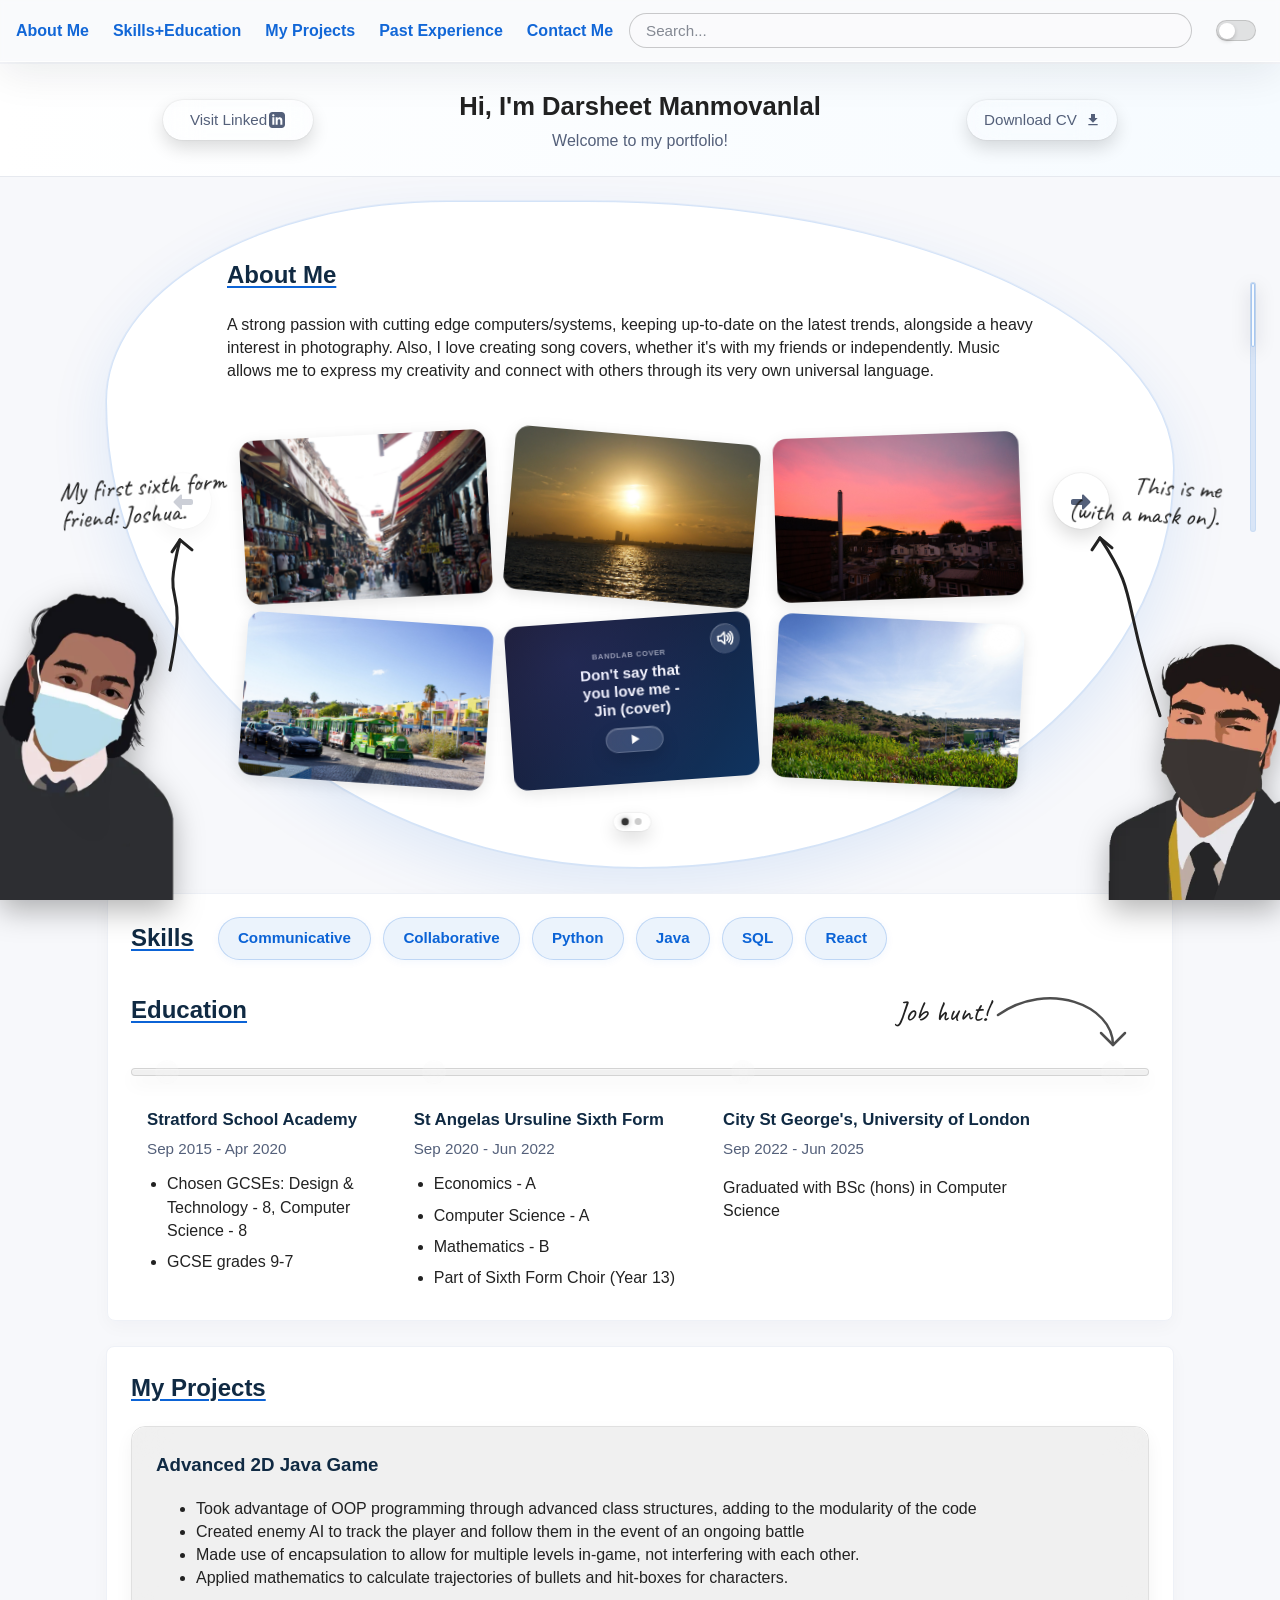
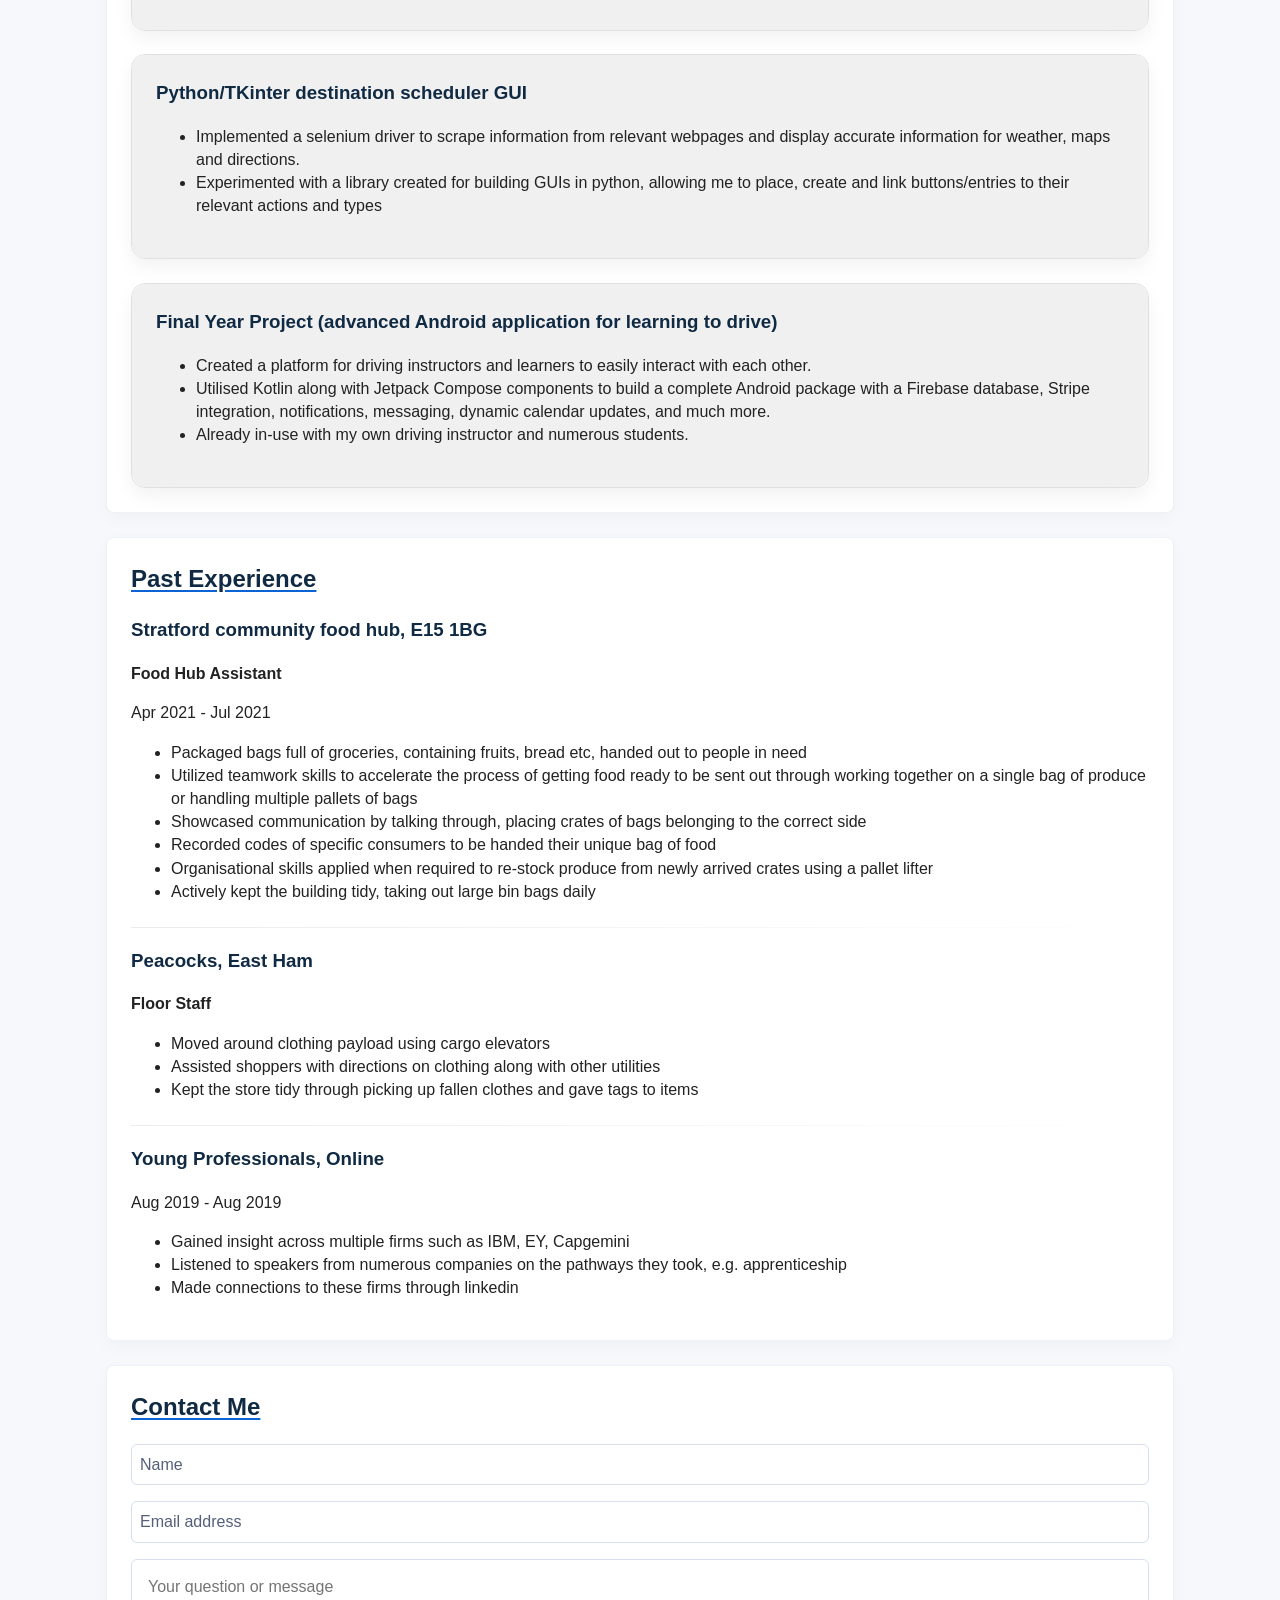
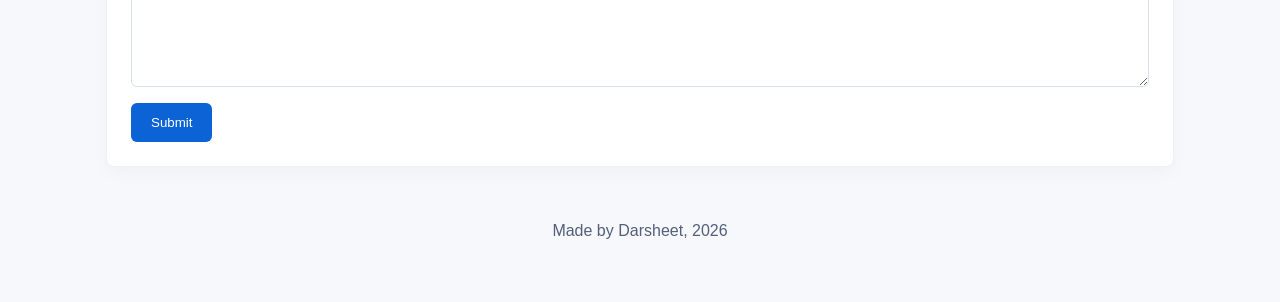
==== commit 1048fcd7: "Huge changes to the main content + small changes to about me Added LinkedIn button and download cv b" ====
--- a/index.html
+++ b/index.html
@@ -1,104 +1,162 @@
 <!DOCTYPE html>
 <html lang="en">
+
 <head>
-    <meta charset="UTF-8">
-    <meta name="viewport" content="width=device-width, initial-scale=1.0">
-    <title>Portfolio</title>
-    <script>
-        document.documentElement.classList.add('no-transition');
-        if (localStorage.getItem('dark-mode') === 'true') {
-            document.documentElement.classList.add('dark-mode');
-        }
-    </script>
-    <link rel="stylesheet" href="styles/styles.css">
-    <script src="scripts/script.js" defer></script>
-    <script src="https://cjrtnc.leaningtech.com/3.0/cj3loader.js"></script>
+  <meta charset="UTF-8">
+  <meta name="viewport" content="width=device-width, initial-scale=1.0">
+  <title>Portfolio</title>
+  <script>
+    document.documentElement.classList.add('no-transition');
+    if (localStorage.getItem('dark-mode') === 'true') {
+      document.documentElement.classList.add('dark-mode');
+    }
+  </script>
+  <link rel="stylesheet" href="styles/styles.css">
+  <script type="module" src="https://ajax.googleapis.com/ajax/libs/model-viewer/3.4.0/model-viewer.min.js"></script>
+  <script src="scripts/script.js" defer></script>
 </head>
+
 <body>
-    <header class="hero" align="center">
+  <header class="hero" align="center">
+    <div class="hero-content">
+      <a href="https://www.linkedin.com/in/darsheet-manmovanlal-04542b1ba/" target="_blank" rel="noopener noreferrer"
+        class="github-link hero-glass-btn" style="gap: 2px;">
+        Visit Linked
+        <svg viewBox="0 0 24 24" fill="currentColor" width="16" height="16">
+          <path
+            d="M19 0h-14c-2.761 0-5 2.239-5 5v14c0 2.761 2.239 5 5 5h14c2.762 0 5-2.239 5-5v-14c0-2.761-2.238-5-5-5zm-11 19h-3v-11h3v11zm-1.5-12.268c-.966 0-1.75-.79-1.75-1.764s.784-1.764 1.75-1.764 1.75.79 1.75 1.764-.783 1.764-1.75 1.764zm13.5 12.268h-3v-5.604c0-3.368-4-3.113-4 0v5.604h-3v-11h3v1.765c1.396-2.586 7-2.777 7 2.476v6.759z" />
+        </svg>
+      </a>
+      <div class="hero-text">
         <h1>Hi, I'm Darsheet Manmovanlal</h1>
         <p>Welcome to my portfolio!</p>
-        <nav class="top-bar" aria-label="Useful links">
-            <ul class="top-links">
-                <li><a href="#about">About Me</a></li>
-                <li><a href="#skills">Skills+Education</a></li>
-                <li><a href="#projects">My Projects</a></li>
-                <li><a href="#experience">Past Experience</a></li>
-                <li><a href="#contact">Contact Me</a></li>
-            </ul>
-            <input type="search" class="search-bar" placeholder="Search..." aria-label="Search">
-            <button id="dark-mode-toggle" class="dark-mode-toggle" aria-label="Toggle dark mode">
-                <span class="toggle-track">
-                    <span class="toggle-thumb"></span>
-                </span>
-            </button>
-        </nav>
-    </header>
-
-    <main class="container">
-      <section class="section-panel about-section" id="about-section">
+      </div>
+      <a href="assets/darsheet_manmovanlal_cv.pdf" download class="github-link hero-glass-btn">
+        Download CV
+        <svg viewBox="0 0 24 24" fill="currentColor" width="16" height="16" style="flex-shrink: 0;">
+          <path d="M19 9h-4V3H9v6H5l7 7 7-7zM5 18v2h14v-2H5z" />
+        </svg>
+      </a>
+    </div>
+    <nav class="top-bar" aria-label="Useful links">
+      <ul class="top-links">
+        <li><a href="#about">About Me</a></li>
+        <li><a href="#skills">Skills+Education</a></li>
+        <li><a href="#projects">My Projects</a></li>
+        <li><a href="#experience">Past Experience</a></li>
+        <li><a href="#contact">Contact Me</a></li>
+      </ul>
+      <input type="search" class="search-bar" placeholder="Search..." aria-label="Search">
+      <button id="dark-mode-toggle" class="dark-mode-toggle" aria-label="Toggle dark mode">
+        <span class="toggle-track">
+          <span class="toggle-thumb"></span>
+        </span>
+      </button>
+    </nav>
+  </header>
+
+  <main class="container">
+    <section class="section-panel about-section" id="about-section">
+      <div class="about-header-container">
         <h2 id="about">About Me</h2>
-        <p>A strong passion with cutting edge computers/systems, keeping up-to-date on the latest trends, alongside a heavy interest in photography. Also, I love creating song covers, whether it's with my friends or independently. Music allows me to express my creativity and connect with others through its very own universal language.</p>
-
-        <div class="about-expanded" style="position: relative;">
-          <div class="about-card" style="--rot:-3deg; --delay:0ms">
-            <img class="about-card-image" src="images/image1.jpg" alt="Photography sample 1" loading="lazy">
-          </div>
-          <div class="about-card" style="--rot:5deg; --delay:60ms">
-            <img class="about-card-image" src="images/image2.jpg" alt="Photography sample 2" loading="lazy">
-          </div>
-          <div class="about-card" style="--rot:-2deg; --delay:120ms">
-            <img class="about-card-image" src="images/image.3jpg.jpg" alt="Photography sample 3" loading="lazy">
-          </div>
-          <div class="about-card" style="--rot:4deg; --delay:180ms">
-            <img class="about-card-image" src="images/image4.jpg" alt="Photography sample 4" loading="lazy">
-          </div>
-          <div class="about-card about-card-music" id="about-music-card" style="--rot:-4deg; --delay:240ms" role="button" tabindex="0" aria-label="Open BandLab cover player">
-            <div class="music-player" id="about-music-player">
-              <div class="viewer-music-volume viewer-music-volume-preview">
-                <button class="viewer-music-volume-btn" id="about-music-volume-btn" type="button" aria-label="Mute cover">
-                  <svg class="volume-icon" viewBox="0 0 24 24" fill="none" stroke="currentColor" stroke-width="2.2" stroke-linecap="round" stroke-linejoin="round">
-                    <polygon points="4,9 8,9 13,4 13,20 8,15 4,15"></polygon>
-                    <path class="vol-wave vol-wave-1" d="M16 8.5C17.1 9.5 17.75 10.7 17.75 12C17.75 13.3 17.1 14.5 16 15.5" pathLength="1"></path>
-                    <path class="vol-wave vol-wave-2" d="M18.6 6C20.2 7.7 21 9.7 21 12C21 14.3 20.2 16.3 18.6 18" pathLength="1"></path>
-                    <path class="vol-wave vol-wave-3" d="M21.2 3.5C23.3 5.5 24.25 8.2 24.25 12C24.25 15.8 23.3 18.5 21.2 20.5" pathLength="1"></path>
-                    <path class="vol-cross vol-cross-1" d="M17 9L21 13" pathLength="1"></path>
-                    <path class="vol-cross vol-cross-2" d="M21 9L17 13" pathLength="1"></path>
-                  </svg>
-                </button>
-                <input class="viewer-music-volume-slider" id="about-music-volume-slider" type="range" min="0" max="1" step="0.01" value="1" aria-label="Cover volume">
-              </div>
-              <div class="viewer-music-header">
-                <span class="viewer-music-kicker">BANDLAB COVER</span>
-                <h3 class="viewer-music-title">Don't say that<br>you love me -<br>Jin (cover)</h3>
-              </div>
-              <button class="viewer-music-play" id="about-music-play" type="button" aria-label="Play cover">
-                <svg viewBox="0 0 24 24" fill="currentColor">
-                  <path class="play-pause-path" d="M 7 4 L 13.5 8 L 13.5 16 L 7 20 Z M 13.5 8 L 20 12 L 20 12 L 13.5 16 Z" />
+        <div class="about-models-container">
+          <model-viewer id="kb-model" src="assets/aula_f75_mechanical_keyboard.glb" camera-controls disable-zoom
+            interaction-prompt="none" camera-orbit="0deg 75deg 105%" loading="lazy">
+            <div class="grab-blocker"></div>
+            <div slot="progress-bar"></div>
+          </model-viewer>
+          <model-viewer id="sd-model" src="assets/steam_deck.glb" camera-controls disable-zoom interaction-prompt="none"
+            camera-orbit="0deg 75deg 105%" loading="lazy">
+            <div class="grab-blocker"></div>
+            <div slot="progress-bar"></div>
+          </model-viewer>
+          <model-viewer id="guitar-model" src="assets/classic_guitar.glb" camera-controls disable-zoom
+            interaction-prompt="none" camera-orbit="180deg 75deg 105%" orientation="-85deg 0deg 0deg" loading="lazy">
+            <div class="grab-blocker"></div>
+            <div slot="progress-bar"></div>
+          </model-viewer>
+        </div>
+      </div>
+      <p>A strong passion with cutting edge computers/systems, keeping up-to-date on the latest trends, alongside a
+        heavy interest in photography. Also, I love creating song covers, whether it's with my friends or independently.
+        Music allows me to express my creativity and connect with others through its very own universal language.</p>
+
+      <div class="about-expanded" style="position: relative;">
+        <button class="circular-glass-btn circular-glass-btn-left" aria-label="Previous">
+          <svg viewBox="0 0 24 24" fill="currentColor" width="24" height="24">
+            <path d="M20 10h-9v-3.5c0-.9-1.1-1.3-1.7-.7l-6.5 6.5c-.4.4-.4 1 0 1.4l6.5 6.5c.6.6 1.7.2 1.7-.7V16h9c1.1 0 2-.9 2-2v-2c0-1.1-.9-2-2-2z"/>
+          </svg>
+        </button>
+        <button class="circular-glass-btn circular-glass-btn-right" aria-label="Next">
+          <svg viewBox="0 0 24 24" fill="currentColor" width="24" height="24">
+            <path d="M4 10h9v-3.5c0-.9 1.1-1.3 1.7-.7l6.5 6.5c.4.4.4 1 0 1.4l-6.5 6.5c-.6.6-1.7.2-1.7-.7V16H4c-1.1 0-2-.9-2-2v-2c0-1.1.9-2 2-2z"/>
+          </svg>
+        </button>
+        <div class="viewer-music-song-pill about-blob-song-pill">
+          <div class="viewer-music-song-active-indicator" style="left: 0.42rem; width: 0.46rem;"></div>
+          <button class="viewer-music-song-dot is-active" aria-label="Page 1"></button>
+          <button class="viewer-music-song-dot" aria-label="Page 2"></button>
+        </div>
+        <div class="about-card" style="--rot:-3deg; --delay:0ms">
+          <img class="about-card-image" src="images/image1.jpg" alt="Photography sample 1" loading="lazy">
+        </div>
+        <div class="about-card" style="--rot:5deg; --delay:60ms">
+          <img class="about-card-image" src="images/image2.jpg" alt="Photography sample 2" loading="lazy">
+        </div>
+        <div class="about-card" style="--rot:-2deg; --delay:120ms">
+          <img class="about-card-image" src="images/image.3jpg.jpg" alt="Photography sample 3" loading="lazy">
+        </div>
+        <div class="about-card" style="--rot:4deg; --delay:180ms">
+          <img class="about-card-image" src="images/image4.jpg" alt="Photography sample 4" loading="lazy">
+        </div>
+        <div class="about-card about-card-music" id="about-music-card" style="--rot:-4deg; --delay:240ms" role="button"
+          tabindex="0" aria-label="Open BandLab cover player">
+          <div class="music-player" id="about-music-player">
+            <div class="viewer-music-volume viewer-music-volume-preview">
+              <button class="viewer-music-volume-btn" id="about-music-volume-btn" type="button" aria-label="Mute cover">
+                <svg class="volume-icon" viewBox="0 0 24 24" fill="none" stroke="currentColor" stroke-width="2.2"
+                  stroke-linecap="round" stroke-linejoin="round">
+                  <polygon points="4,9 8,9 13,4 13,20 8,15 4,15"></polygon>
+                  <path class="vol-wave vol-wave-1"
+                    d="M16 8.5C17.1 9.5 17.75 10.7 17.75 12C17.75 13.3 17.1 14.5 16 15.5" pathLength="1"></path>
+                  <path class="vol-wave vol-wave-2" d="M18.6 6C20.2 7.7 21 9.7 21 12C21 14.3 20.2 16.3 18.6 18"
+                    pathLength="1"></path>
+                  <path class="vol-wave vol-wave-3"
+                    d="M21.2 3.5C23.3 5.5 24.25 8.2 24.25 12C24.25 15.8 23.3 18.5 21.2 20.5" pathLength="1"></path>
+                  <path class="vol-cross vol-cross-1" d="M17 9L21 13" pathLength="1"></path>
+                  <path class="vol-cross vol-cross-2" d="M21 9L17 13" pathLength="1"></path>
                 </svg>
               </button>
-            </div>
-          </div>
-          <div class="about-card" style="--rot:3deg; --delay:300ms">
-            <img class="about-card-image" src="images/image5.jpg" alt="Photography sample 5" loading="lazy">
-          </div>
-
-          <div class="about-image-viewer" id="about-image-viewer">
-            <button class="viewer-back-btn" id="viewer-back-btn" aria-label="Back">
-              <svg viewBox="0 0 24 24" fill="currentColor"><polygon points="16,4 6,12 16,20"/></svg>
+              <input class="viewer-music-volume-slider" id="about-music-volume-slider" type="range" min="0" max="1"
+                step="0.01" value="1" aria-label="Cover volume">
+            </div>
+            <div class="viewer-music-header">
+              <span class="viewer-music-kicker">BANDLAB COVER</span>
+              <h3 class="viewer-music-title">Don't say that<br>you love me -<br>Jin (cover)</h3>
+            </div>
+            <button class="viewer-music-play" id="about-music-play" type="button" aria-label="Play cover">
+              <svg viewBox="0 0 24 24" fill="currentColor">
+                <path class="play-pause-path"
+                  d="M 7 4 L 13.5 8 L 13.5 16 L 7 20 Z M 13.5 8 L 20 12 L 20 12 L 13.5 16 Z" />
+              </svg>
             </button>
-            <img src="" alt="Expanded View" class="viewer-image" id="viewer-image">
-            <div class="viewer-music" id="viewer-music" aria-hidden="true">
-              <audio
-                id="about-music-audio"
-                src="audio/jin.mp4"
-                preload="metadata"
-                data-title="Don't say that|you love me -|Jin (cover)"
-                data-kicker="BANDLAB COVER"
-                data-duration-seconds="180"
-                data-min-visible-gap-pixels="8"
-                data-edge-inset-seconds="4"
-                data-segments='[
+          </div>
+        </div>
+        <div class="about-card" style="--rot:3deg; --delay:300ms">
+          <img class="about-card-image" src="images/image5.jpg" alt="Photography sample 5" loading="lazy">
+        </div>
+
+        <div class="about-image-viewer" id="about-image-viewer">
+          <button class="viewer-back-btn" id="viewer-back-btn" aria-label="Back">
+            <svg viewBox="0 0 24 24" fill="currentColor">
+              <polygon points="16,4 6,12 16,20" />
+            </svg>
+          </button>
+          <img src="" alt="Expanded View" class="viewer-image" id="viewer-image">
+          <div class="viewer-music" id="viewer-music" aria-hidden="true">
+            <audio id="about-music-audio" src="audio/jin.mp4" preload="metadata"
+              data-title="Don't say that|you love me -|Jin (cover)" data-kicker="BANDLAB COVER"
+              data-duration-seconds="180" data-min-visible-gap-pixels="8" data-edge-inset-seconds="4" data-segments='[
                   {"start":16,"end":70,"label":"Reign","color":"#60a5fa"},
                   {"start":72,"end":89,"label":"Darsheet","color":"#f59e0b"},
                   {"start":89,"end":108,"label":"Both","color":"#34d399"},
@@ -106,253 +164,397 @@
                   {"start":120,"end":141,"label":"Reign + Darsheet adlibs","color":"#a78bfa"},
                   {"start":141,"end":180,"label":"Both","color":"#34d399"}
                 ]'></audio>
-              <div class="viewer-music-volume viewer-music-volume-expanded">
-                <button class="viewer-music-volume-btn" id="viewer-music-volume-btn" type="button" aria-label="Mute cover">
-                  <svg class="volume-icon" viewBox="0 0 24 24" fill="none" stroke="currentColor" stroke-width="2.2" stroke-linecap="round" stroke-linejoin="round">
-                    <polygon points="4,9 8,9 13,4 13,20 8,15 4,15"></polygon>
-                    <path class="vol-wave vol-wave-1" d="M16 8.5C17.1 9.5 17.75 10.7 17.75 12C17.75 13.3 17.1 14.5 16 15.5" pathLength="1"></path>
-                    <path class="vol-wave vol-wave-2" d="M18.6 6C20.2 7.7 21 9.7 21 12C21 14.3 20.2 16.3 18.6 18" pathLength="1"></path>
-                    <path class="vol-wave vol-wave-3" d="M21.2 3.5C23.3 5.5 24.25 8.2 24.25 12C24.25 15.8 23.3 18.5 21.2 20.5" pathLength="1"></path>
-                    <path class="vol-cross vol-cross-1" d="M17 9L21 13" pathLength="1"></path>
-                    <path class="vol-cross vol-cross-2" d="M21 9L17 13" pathLength="1"></path>
-                  </svg>
-                </button>
-                <input class="viewer-music-volume-slider" id="viewer-music-volume-slider" type="range" min="0" max="1" step="0.01" value="1" aria-label="Cover volume">
-              </div>
-              <div class="viewer-music-header">
-                <span class="viewer-music-kicker">BANDLAB COVER</span>
-                <h3 class="viewer-music-title">Don't say that<br>you love me -<br>Jin (cover)</h3>
-              </div>
-              <button class="viewer-music-play" id="viewer-music-play" type="button" aria-label="Play cover">
-                <svg viewBox="0 0 24 24" fill="currentColor">
-                  <path class="play-pause-path" d="M 7 4 L 13.5 8 L 13.5 16 L 7 20 Z M 13.5 8 L 20 12 L 20 12 L 13.5 16 Z" />
+            <div class="viewer-music-volume viewer-music-volume-expanded">
+              <button class="viewer-music-volume-btn" id="viewer-music-volume-btn" type="button"
+                aria-label="Mute cover">
+                <svg class="volume-icon" viewBox="0 0 24 24" fill="none" stroke="currentColor" stroke-width="2.2"
+                  stroke-linecap="round" stroke-linejoin="round">
+                  <polygon points="4,9 8,9 13,4 13,20 8,15 4,15"></polygon>
+                  <path class="vol-wave vol-wave-1"
+                    d="M16 8.5C17.1 9.5 17.75 10.7 17.75 12C17.75 13.3 17.1 14.5 16 15.5" pathLength="1"></path>
+                  <path class="vol-wave vol-wave-2" d="M18.6 6C20.2 7.7 21 9.7 21 12C21 14.3 20.2 16.3 18.6 18"
+                    pathLength="1"></path>
+                  <path class="vol-wave vol-wave-3"
+                    d="M21.2 3.5C23.3 5.5 24.25 8.2 24.25 12C24.25 15.8 23.3 18.5 21.2 20.5" pathLength="1"></path>
+                  <path class="vol-cross vol-cross-1" d="M17 9L21 13" pathLength="1"></path>
+                  <path class="vol-cross vol-cross-2" d="M21 9L17 13" pathLength="1"></path>
                 </svg>
               </button>
-              <div class="viewer-music-times">
-                <span id="viewer-music-current">0:00</span>
-                <span id="viewer-music-duration">3:00</span>
+              <input class="viewer-music-volume-slider" id="viewer-music-volume-slider" type="range" min="0" max="1"
+                step="0.01" value="1" aria-label="Cover volume">
+            </div>
+            <div class="viewer-music-header">
+              <span class="viewer-music-kicker">BANDLAB COVER</span>
+              <h3 class="viewer-music-title">Don't say that<br>you love me -<br>Jin (cover)</h3>
+            </div>
+            <button class="viewer-music-play" id="viewer-music-play" type="button" aria-label="Play cover">
+              <svg viewBox="0 0 24 24" fill="currentColor">
+                <path class="play-pause-path"
+                  d="M 7 4 L 13.5 8 L 13.5 16 L 7 20 Z M 13.5 8 L 20 12 L 20 12 L 13.5 16 Z" />
+              </svg>
+            </button>
+            <div class="viewer-music-times">
+              <span id="viewer-music-current">0:00</span>
+              <span id="viewer-music-duration">3:00</span>
+            </div>
+            <div class="viewer-music-progress" id="viewer-music-track" aria-label="Song progress">
+              <div class="viewer-music-playhead" id="viewer-music-playhead"></div>
+            </div>
+            <div class="viewer-music-nav" aria-label="Song navigation">
+              <button class="viewer-music-nav-btn" id="viewer-music-prev" type="button">Previous</button>
+              <button class="viewer-music-nav-btn" id="viewer-music-next" type="button">Next</button>
+            </div>
+            <div class="viewer-music-song-pill" id="viewer-music-song-pill" aria-label="Song selection"></div>
+          </div>
+        </div>
+      </div>
+
+      <!-- Hover Decorations Text (scrolls with section) -->
+      <div class="about-decorations" id="about-decorations">
+        <div class="decor-left">
+          <div class="decor-text decor-text-left" id="decor-text-left">My first sixth form<br>friend: Joshua.</div>
+        </div>
+        <div class="decor-right">
+          <div class="decor-text decor-text-right" id="decor-text-right">This is me<br>(with a mask on).</div>
+        </div>
+      </div>
+
+      <div id="fixed-decorations" class="fixed-decorations">
+        <svg class="dynamic-arrows-canvas" id="dynamic-arrows-canvas" xmlns="http://www.w3.org/2000/svg">
+          <path id="dynamic-arrow-left" class="arrow-line" fill="none" stroke="currentColor" stroke-width="3"
+            stroke-linecap="round" pathLength="1" />
+          <path id="dynamic-arrow-head-left" class="arrow-head" fill="none" stroke="currentColor" stroke-width="3"
+            stroke-linecap="round" stroke-linejoin="round" pathLength="1" />
+          <path id="dynamic-arrow-right" class="arrow-line" fill="none" stroke="currentColor" stroke-width="3"
+            stroke-linecap="round" pathLength="1" />
+          <path id="dynamic-arrow-head-right" class="arrow-head" fill="none" stroke="currentColor" stroke-width="3"
+            stroke-linecap="round" stroke-linejoin="round" pathLength="1" />
+        </svg>
+        <img src="images/josh.png" alt="Joshua" class="fixed-img fixed-img-left" id="fixed-img-left">
+        <img src="images/dar.png" alt="Dar" class="fixed-img fixed-img-right" id="fixed-img-right">
+      </div>
+
+    </section>
+
+    <section class="section-panel" style="position: relative;" id="skills-education-section">
+      <!-- Floating Liquid Bubbles -->
+      <div class="liquid-bubbles-container" id="liquid-bubbles" aria-hidden="true">
+        <!-- SVG Filters for True Liquid Physics and Logo Extraction -->
+        <svg style="visibility: hidden; position: absolute;" width="0" height="0" xmlns="http://www.w3.org/2000/svg"
+          version="1.1">
+          <defs>
+            <filter id="goo" x="-100%" y="-100%" width="300%" height="300%">
+              <feGaussianBlur in="SourceGraphic" stdDeviation="12" result="blur" />
+              <feColorMatrix in="blur" mode="matrix" values="1 0 0 0 0  0 1 0 0 0  0 0 1 0 0  0 0 0 22 -10"
+                result="goo" />
+              <feComposite in="SourceGraphic" in2="goo" operator="atop" />
+            </filter>
+            <filter id="extract-white-logo" color-interpolation-filters="sRGB">
+              <!-- Extract inverse luminance (White -> 0, Black -> 1) and output pure WHITE pixels -->
+              <feColorMatrix in="SourceGraphic" type="matrix" values="
+                0 0 0 0 1
+                0 0 0 0 1
+                0 0 0 0 1
+                -0.3333 -0.3333 -0.3333 0 1" result="invLuma" />
+              <!-- Maintain any existing transparent pixels -->
+              <feComposite in="invLuma" in2="SourceAlpha" operator="in" result="alphaMask" />
+              <!-- Sharpen the edges to remove anti-aliasing artifacts -->
+              <feComponentTransfer in="alphaMask" result="crispAlpha">
+                <feFuncA type="linear" slope="4" intercept="-0.5" />
+              </feComponentTransfer>
+            </filter>
+          </defs>
+        </svg>
+
+        <!-- The Physics Layer: This creates the liquid snapping and stretching -->
+        <div class="gooey-layer">
+          <div class="goo-anchor-left"></div>
+          <div class="goo-anchor-right"></div>
+
+          <div class="liquid-bubble-wrapper lb-wrapper-left lb-w1">
+            <div class="gooey-blob"></div>
+          </div>
+          <div class="liquid-bubble-wrapper lb-wrapper-left lb-w2">
+            <div class="gooey-blob"></div>
+          </div>
+          <div class="liquid-bubble-wrapper lb-wrapper-left lb-w3">
+            <div class="gooey-blob"></div>
+          </div>
+
+          <div class="liquid-bubble-wrapper lb-wrapper-right lb-w4">
+            <div class="gooey-blob"></div>
+          </div>
+          <div class="liquid-bubble-wrapper lb-wrapper-right lb-w5">
+            <div class="gooey-blob"></div>
+          </div>
+        </div>
+
+        <!-- The Icon Layer: Follows the physics blobs exactly but doesn't get blurred by the filter -->
+        <div class="icon-layer">
+          <!-- Left Side Bubbles -->
+          <div class="liquid-bubble-wrapper lb-wrapper-left lb-w1">
+            <div class="liquid-bubble lb-1" data-label="Java">
+              <div class="skill-icon-colorizer" style="transform: scale(1.45);">
+                <img src="images/java.png" class="skill-icon-png" alt="Java" />
               </div>
-              <div class="viewer-music-progress" id="viewer-music-track" aria-label="Song progress">
-                <div class="viewer-music-playhead" id="viewer-music-playhead"></div>
+            </div>
+          </div>
+          <div class="liquid-bubble-wrapper lb-wrapper-left lb-w2">
+            <div class="liquid-bubble lb-2" data-label="Python">
+              <div class="skill-icon-colorizer" style="transform: scale(1.2);">
+                <img src="images/python.png" class="skill-icon-png" alt="Python" />
               </div>
-              <div class="viewer-music-nav" aria-label="Song navigation">
-                <button class="viewer-music-nav-btn" id="viewer-music-prev" type="button">Previous</button>
-                <button class="viewer-music-nav-btn" id="viewer-music-next" type="button">Next</button>
-              </div>
-              <div class="viewer-music-song-pill" id="viewer-music-song-pill" aria-label="Song selection"></div>
-            </div>
-          </div>
-        </div>
-        
-        <!-- Hover Decorations Text (scrolls with section) -->
-        <div class="about-decorations" id="about-decorations">
-          <div class="decor-left">
-            <div class="decor-text decor-text-left" id="decor-text-left">My first sixth form<br>friend: Joshua.</div>
-          </div>
-          <div class="decor-right">
-            <div class="decor-text decor-text-right" id="decor-text-right">This is me<br>(with a mask on).</div>
-          </div>
-        </div>
-
-        <div id="fixed-decorations" class="fixed-decorations">
-          <svg class="dynamic-arrows-canvas" id="dynamic-arrows-canvas" xmlns="http://www.w3.org/2000/svg">
-            <path id="dynamic-arrow-left" class="arrow-line" fill="none" stroke="currentColor" stroke-width="3" stroke-linecap="round" pathLength="1"/>
-            <path id="dynamic-arrow-head-left" class="arrow-head" fill="none" stroke="currentColor" stroke-width="3" stroke-linecap="round" stroke-linejoin="round" pathLength="1"/>
-            <path id="dynamic-arrow-right" class="arrow-line" fill="none" stroke="currentColor" stroke-width="3" stroke-linecap="round" pathLength="1"/>
-            <path id="dynamic-arrow-head-right" class="arrow-head" fill="none" stroke="currentColor" stroke-width="3" stroke-linecap="round" stroke-linejoin="round" pathLength="1"/>
-          </svg>
-          <img src="images/josh.png" alt="Joshua" class="fixed-img fixed-img-left" id="fixed-img-left">
-          <img src="images/dar.png" alt="Dar" class="fixed-img fixed-img-right" id="fixed-img-right">
-        </div>
-
-      </section>
-
-      <section class="section-panel">
-        <div class="skills-header">
-          <h2 id="skills">Skills</h2>
-          <ul class="skills-badges">
-            <li>Communicative</li>
-            <li>Collaborative</li>
-            <li>Python</li>
-            <li>Java</li>
-            <li>SQL</li>
-            <li>React</li>
+            </div>
+          </div>
+          <div class="liquid-bubble-wrapper lb-wrapper-left lb-w3">
+            <div class="liquid-bubble lb-3" data-label="React">
+              <svg viewBox="-11.5 -10.23174 23 20.46348" width="24" height="24" fill="currentColor">
+                <circle cx="0" cy="0" r="2.05" fill="currentColor" />
+                <g stroke="currentColor" stroke-width="1" fill="none">
+                  <ellipse rx="11" ry="4.2" />
+                  <ellipse rx="11" ry="4.2" transform="rotate(60)" />
+                  <ellipse rx="11" ry="4.2" transform="rotate(120)" />
+                </g>
+              </svg>
+            </div>
+          </div>
+
+          <!-- Right Side Bubbles -->
+          <div class="liquid-bubble-wrapper lb-wrapper-right lb-w4">
+            <div class="liquid-bubble lb-4" data-label="Selenium">
+              <svg width="24" height="24" viewBox="0 0 24 24" fill="currentColor">
+                <text x="12" y="17" font-size="16" font-weight="bold" text-anchor="middle"
+                  font-family="sans-serif">Se</text>
+              </svg>
+            </div>
+          </div>
+          <div class="liquid-bubble-wrapper lb-wrapper-right lb-w5">
+            <div class="liquid-bubble lb-5" data-label="SQL">
+              <svg width="24" height="24" viewBox="0 0 24 24" fill="none" stroke="currentColor" stroke-width="2"
+                stroke-linecap="round" stroke-linejoin="round">
+                <ellipse cx="12" cy="5" rx="9" ry="3"></ellipse>
+                <path d="M21 12c0 1.66-4 3-9 3s-9-1.34-9-3"></path>
+                <path d="M3 5v14c0 1.66 4 3 9 3s9-1.34 9-3V5"></path>
+              </svg>
+            </div>
+          </div>
+        </div>
+      </div>
+
+      <div class="skills-header">
+        <h2 id="skills">Skills</h2>
+        <ul class="skills-badges">
+          <li>Communicative</li>
+          <li>Collaborative</li>
+          <li>Python</li>
+          <li>Java</li>
+          <li>SQL</li>
+          <li>React</li>
+        </ul>
+      </div>
+
+      <hr>
+
+      <h2 id="education">Education</h2>
+      <div class="education-timeline">
+        <div class="timeline-glass-track"></div>
+        <div class="timeline-nodes">
+          <div class="timeline-node">
+            <div class="timeline-marker"></div>
+            <div class="timeline-content">
+              <h4>Stratford School Academy</h4>
+              <p class="education-dates">Sep 2015 - Apr 2020</p>
+              <ul class="education-list">
+                <li>Chosen GCSEs: Design & Technology - 8, Computer Science - 8</li>
+                <li>GCSE grades 9-7</li>
+              </ul>
+            </div>
+          </div>
+
+          <div class="timeline-node">
+            <div class="timeline-marker"></div>
+            <div class="timeline-content">
+              <h4>St Angelas Ursuline Sixth Form</h4>
+              <p class="education-dates">Sep 2020 - Jun 2022</p>
+              <ul class="education-list">
+                <li>Economics - A</li>
+                <li>Computer Science - A</li>
+                <li>Mathematics - B</li>
+                <li style="white-space: nowrap;">Part of Sixth Form Choir (Year 13)</li>
+              </ul>
+            </div>
+          </div>
+
+          <div class="timeline-node">
+            <div class="timeline-marker"></div>
+            <div class="timeline-content">
+              <h4>City St George's, University of London</h4>
+              <p class="education-dates">Sep 2022 - Jun 2025</p>
+              <p>Graduated with BSc (hons) in Computer Science</p>
+            </div>
+          </div>
+
+          <div class="timeline-node timeline-node-future">
+            <div class="timeline-marker job-hunt-marker">?</div>
+            <div class="job-hunt-container">
+              <span class="job-hunt-text">Job hunt!</span>
+              <svg class="job-hunt-arrow" viewBox="0 0 130 60" fill="none" stroke="currentColor" stroke-width="2.5"
+                stroke-linecap="round" stroke-linejoin="round">
+                <path d="M0,25 C50,-10 115,15 115,55" />
+                <polyline points="103,43 115,55 127,43" />
+              </svg>
+            </div>
+          </div>
+        </div>
+      </div>
+    </section>
+
+    <section class="section-panel">
+      <h2 id="projects">My Projects</h2>
+
+      <div class="project-card expandable-card" id="java-game-card" tabindex="0">
+        <div class="card-expand-top">
+          <a href="https://github.com/placeholder/java-game" target="_blank" rel="noopener noreferrer"
+            class="github-link">
+            <svg viewBox="0 0 24 24" fill="currentColor" width="16" height="16">
+              <path
+                d="M12 0c-6.626 0-12 5.373-12 12 0 5.302 3.438 9.8 8.207 11.387.599.111.793-.261.793-.577v-2.234c-3.338.726-4.033-1.416-4.033-1.416-.546-1.387-1.333-1.756-1.333-1.756-1.089-.745.083-.729.083-.729 1.205.084 1.839 1.237 1.839 1.237 1.07 1.834 2.807 1.304 3.492.997.107-.775.418-1.305.762-1.604-2.665-.305-5.467-1.334-5.467-5.931 0-1.311.469-2.381 1.236-3.221-.124-.303-.535-1.524.117-3.176 0 0 1.008-.322 3.301 1.23.957-.266 1.983-.399 3.003-.404 1.02.005 2.047.138 3.006.404 2.291-1.552 3.297-1.23 3.297-1.23.653 1.653.242 2.874.118 3.176.77.84 1.235 1.911 1.235 3.221 0 4.609-2.807 5.624-5.479 5.921.43.372.823 1.102.823 2.222v3.293c0 .319.192.694.801.576 4.765-1.589 8.199-6.086 8.199-11.386 0-6.627-5.373-12-12-12z" />
+            </svg>
+            View on GitHub
+          </a>
+          <div class="project-sprite-stage" aria-hidden="true">
+            <div class="project-sprite-runner">
+              <img class="project-sprite" src="assets/labgame/char1.png" alt="">
+            </div>
+          </div>
+        </div>
+        <div class="card-content-main">
+          <h3>Advanced 2D Java Game</h3>
+          <ul>
+            <li>Took advantage of OOP programming through advanced class structures, adding to the modularity of the
+              code</li>
+            <li>Created enemy AI to track the player and follow them in the event of an ongoing battle</li>
+            <li>Made use of encapsulation to allow for multiple levels in-game, not interfering with each other.</li>
+            <li>Applied mathematics to calculate trajectories of bullets and hit-boxes for characters.</li>
           </ul>
         </div>
-
-        <hr>
-
-        <h2 id="education">Education</h2>
-        <div class="education-timeline">
-          <div class="timeline-glass-track"></div>
-          <div class="timeline-nodes">
-            <div class="timeline-node">
-              <div class="timeline-marker"></div>
-              <div class="timeline-content">
-                <h4>Stratford School Academy</h4>
-                <p class="education-dates">Sep 2015 - Apr 2020</p>
-                <ul class="education-list">
-                  <li>Chosen GCSEs: Design & Technology - 8, Computer Science - 8</li>
-                  <li>GCSE grades 9-7</li>
-                </ul>
-              </div>
-            </div>
-
-            <div class="timeline-node">
-              <div class="timeline-marker"></div>
-              <div class="timeline-content">
-                <h4>St Angelas Ursuline Sixth Form</h4>
-                <p class="education-dates">Sep 2020 - Jun 2022</p>
-                <ul class="education-list">
-                  <li>Economics - A</li>
-                  <li>Computer Science - A</li>
-                  <li>Mathematics - B</li>
-                  <li style="white-space: nowrap;">Part of Sixth Form Choir (Year 13)</li>
-                </ul>
-              </div>
-            </div>
-            
-            <div class="timeline-node">
-              <div class="timeline-marker"></div>
-              <div class="timeline-content">
-                <h4>City St George's, University of London</h4>
-                <p class="education-dates">Sep 2022 - Jun 2025</p>
-                <p>Graduated with BSc (hons) in Computer Science</p>
-              </div>
-            </div>
-
-            <div class="timeline-node timeline-node-future">
-              <div class="timeline-marker job-hunt-marker">?</div>
-              <div class="job-hunt-container">
-                <span class="job-hunt-text">Job hunt!</span>
-                <svg class="job-hunt-arrow" viewBox="0 0 130 60" fill="none" stroke="currentColor" stroke-width="2.5" stroke-linecap="round" stroke-linejoin="round">
-                  <path d="M0,25 C50,-10 115,15 115,55" />
-                  <polyline points="103,43 115,55 127,43" />
-                </svg>
-              </div>
-            </div>
-          </div>
-        </div>
-      </section>
-
-      <section class="section-panel">
-        <h2 id="projects">My Projects</h2>
-
-        <div class="project-card expandable-card" id="java-game-card" tabindex="0">
-          <div class="card-expand-top">
-            <a href="https://github.com/placeholder/java-game" target="_blank" rel="noopener noreferrer" class="github-link">
-              <svg viewBox="0 0 24 24" fill="currentColor" width="16" height="16"><path d="M12 0c-6.626 0-12 5.373-12 12 0 5.302 3.438 9.8 8.207 11.387.599.111.793-.261.793-.577v-2.234c-3.338.726-4.033-1.416-4.033-1.416-.546-1.387-1.333-1.756-1.333-1.756-1.089-.745.083-.729.083-.729 1.205.084 1.839 1.237 1.839 1.237 1.07 1.834 2.807 1.304 3.492.997.107-.775.418-1.305.762-1.604-2.665-.305-5.467-1.334-5.467-5.931 0-1.311.469-2.381 1.236-3.221-.124-.303-.535-1.524.117-3.176 0 0 1.008-.322 3.301 1.23.957-.266 1.983-.399 3.003-.404 1.02.005 2.047.138 3.006.404 2.291-1.552 3.297-1.23 3.297-1.23.653 1.653.242 2.874.118 3.176.77.84 1.235 1.911 1.235 3.221 0 4.609-2.807 5.624-5.479 5.921.43.372.823 1.102.823 2.222v3.293c0 .319.192.694.801.576 4.765-1.589 8.199-6.086 8.199-11.386 0-6.627-5.373-12-12-12z"/></svg>
-              View on GitHub
-            </a>
-          </div>
-          <div class="card-content-main">
-            <h3>Advanced 2D Java Game</h3>
-            <ul>
-              <li>Took advantage of OOP programming through advanced class structures, re-using these for later, adding to the modularity of the code</li>
-              <li>Created enemy AI to track the player and follow them in the event of an ongoing battle</li>
-              <li>Made use of encapsulation to allow for multiple levels in-game, not interfering with each other.</li>
-              <li>Applied mathematics to calculate trajectories of bullets and hit-boxes for characters.</li>
-            </ul>
-          </div>
-          <div class="card-expand-bottom">
-            <div id="java-game-container" class="game-canvas-wrapper">
-              <div class="game-loading-text">Loading CheerpJ Runtime...</div>
-            </div>
-          </div>
-        </div>
-
-        <div class="project-card" tabindex="0">
-          <h3>Python/TKinter destination scheduler GUI</h3>
-          <ul>
-            <li>Implemented a selenium driver to scrape information from relevant webpages and display accurate information for weather, maps and directions.</li>
-            <li>Experimented with a library created for building GUIs in python, allowing me to place, create and link buttons/entries to their relevant actions and types</li>
-          </ul>
-        </div>
-
-        <div class="project-card" tabindex="0">
-          <h3>Final Year Project (advanced Android application for learning to drive)</h3>
-          <ul>
-            <li>Created a platform for driving instructors and learners to easily interact with each other.</li>
-            <li>Utilised Kotlin along with Jetpack Compose components to build a complete Android package with a Firebase database, Stripe integration, notifications, messaging, dynamic calendar updates, and much more.</li>
-            <li>Already in-use with my own driving instructor and numerous students.</li>
-          </ul>
-        </div>
-      </section>
-
-      <section class="section-panel">
-        <h2 id="experience">Past Experience</h2>
-
-        <div class="section-block">
-          <h3>Stratford community food hub, E15 1BG</h3>
-          <p><strong>Food Hub Assistant</strong></p>
-          <p>Apr 2021 - Jul 2021</p>
-          <ul>
-            <li>Packaged bags full of groceries, containing fruits, bread etc, handed out to people in need</li>
-            <li>Utilized teamwork skills to accelerate the process of getting food ready to be sent out through working together on a single bag of produce or handling multiple pallets of bags</li>
-            <li>Showcased communication by talking through, placing crates of bags belonging to the correct side</li>
-            <li>Recorded codes of specific consumers to be handed their unique bag of food</li>
-            <li>Organisational skills applied when required to re-stock produce from newly arrived crates using a pallet lifter</li>
-            <li>Actively kept the building tidy, taking out large bin bags daily</li>
-          </ul>
-        </div>
-
-        <hr>
-
-        <div class="section-block">
-          <h3>Peacocks, East Ham</h3>
-          <p><strong>Floor Staff</strong></p>
-          <ul>
-            <li>Moved around clothing payload using cargo elevators</li>
-            <li>Assisted shoppers with directions on clothing along with other utilities</li>
-            <li>Kept the store tidy through picking up fallen clothes and gave tags to items</li>
-          </ul>
-        </div>
-
-        <hr>
-
-        <div class="section-block">
-          <h3>Young Professionals, Online</h3>
-          <p>Aug 2019 - Aug 2019</p>
-          <ul>
-            <li>Gained insight across multiple firms such as IBM, EY, Capgemini</li>
-            <li>Listened to speakers from numerous companies on the pathways they took, e.g. apprenticeship</li>
-            <li>Made connections to these firms through linkedin</li>
-          </ul>
-        </div>
-      </section>
-
-      <section class="section-panel">
-        <div class="section-heading">
-          <h2 id="contact">Contact Me</h2>
-        </div>
-
-        <form>
-          <div class="form-grid">
-            <label for="name" class="sr-only">Name</label>
-            <input type="text" id="name" name="name" placeholder="Name">
-
-            <label for="email" class="sr-only">Email</label>
-            <input type="text" id="email" name="email" placeholder="Email address">
-
-            <label for="query" class="sr-only">Query</label>
-            <textarea id="query" name="query" class="query-input" placeholder="Your question or message"></textarea>
-
-            <button type="submit">Submit</button>
-          </div>
-        </form>
-      </section>
-
-    </main>
-
-<footer class="site-footer">
+        <div class="card-expand-bottom">
+          <div class="media-placeholders">
+            <div class="media-placeholder video-placeholder">
+              <svg viewBox="0 0 24 24" width="24" height="24" fill="currentColor">
+                <path d="M8 5v14l11-7z" />
+              </svg>
+              <span>Demo Video (Placeholder)</span>
+            </div>
+            <div class="media-placeholder img-placeholder">
+              <svg viewBox="0 0 24 24" width="24" height="24" fill="currentColor">
+                <path
+                  d="M21 19V5c0-1.1-.9-2-2-2H5c-1.1 0-2 .9-2 2v14c0 1.1.9 2 2 2h14c1.1 0 2-.9 2-2zM8.5 13.5l2.5 3.01L14.5 12l4.5 6H5l3.5-4.5z" />
+              </svg>
+              <span>Screenshot (Placeholder)</span>
+            </div>
+          </div>
+        </div>
+      </div>
+
+      <div class="project-card" tabindex="0">
+        <h3>Python/TKinter destination scheduler GUI</h3>
+        <ul>
+          <li>Implemented a selenium driver to scrape information from relevant webpages and display accurate
+            information for weather, maps and directions.</li>
+          <li>Experimented with a library created for building GUIs in python, allowing me to place, create and link
+            buttons/entries to their relevant actions and types</li>
+        </ul>
+      </div>
+
+      <div class="project-card" tabindex="0">
+        <h3>Final Year Project (advanced Android application for learning to drive)</h3>
+        <ul>
+          <li>Created a platform for driving instructors and learners to easily interact with each other.</li>
+          <li>Utilised Kotlin along with Jetpack Compose components to build a complete Android package with a Firebase
+            database, Stripe integration, notifications, messaging, dynamic calendar updates, and much more.</li>
+          <li>Already in-use with my own driving instructor and numerous students.</li>
+        </ul>
+      </div>
+    </section>
+
+    <section class="section-panel">
+      <h2 id="experience">Past Experience</h2>
+
+      <div class="section-block">
+        <h3>Stratford community food hub, E15 1BG</h3>
+        <p><strong>Food Hub Assistant</strong></p>
+        <p>Apr 2021 - Jul 2021</p>
+        <ul>
+          <li>Packaged bags full of groceries, containing fruits, bread etc, handed out to people in need</li>
+          <li>Utilized teamwork skills to accelerate the process of getting food ready to be sent out through working
+            together on a single bag of produce or handling multiple pallets of bags</li>
+          <li>Showcased communication by talking through, placing crates of bags belonging to the correct side</li>
+          <li>Recorded codes of specific consumers to be handed their unique bag of food</li>
+          <li>Organisational skills applied when required to re-stock produce from newly arrived crates using a pallet
+            lifter</li>
+          <li>Actively kept the building tidy, taking out large bin bags daily</li>
+        </ul>
+      </div>
+
+      <hr>
+
+      <div class="section-block">
+        <h3>Peacocks, East Ham</h3>
+        <p><strong>Floor Staff</strong></p>
+        <ul>
+          <li>Moved around clothing payload using cargo elevators</li>
+          <li>Assisted shoppers with directions on clothing along with other utilities</li>
+          <li>Kept the store tidy through picking up fallen clothes and gave tags to items</li>
+        </ul>
+      </div>
+
+      <hr>
+
+      <div class="section-block">
+        <h3>Young Professionals, Online</h3>
+        <p>Aug 2019 - Aug 2019</p>
+        <ul>
+          <li>Gained insight across multiple firms such as IBM, EY, Capgemini</li>
+          <li>Listened to speakers from numerous companies on the pathways they took, e.g. apprenticeship</li>
+          <li>Made connections to these firms through linkedin</li>
+        </ul>
+      </div>
+    </section>
+
+    <section class="section-panel">
+      <div class="section-heading">
+        <h2 id="contact">Contact Me</h2>
+      </div>
+
+      <form>
+        <div class="form-grid">
+          <label for="name" class="sr-only">Name</label>
+          <input type="text" id="name" name="name" placeholder="Name">
+
+          <label for="email" class="sr-only">Email</label>
+          <input type="text" id="email" name="email" placeholder="Email address">
+
+          <label for="query" class="sr-only">Query</label>
+          <textarea id="query" name="query" class="query-input" placeholder="Your question or message"></textarea>
+
+          <button type="submit">Submit</button>
+        </div>
+      </form>
+    </section>
+
+  </main>
+
+  <footer class="site-footer">
     <p>Made by Darsheet, 2026</p>
-</footer>
-
-
-
-<div class="custom-scrollbar-container">
-  <div class="custom-scrollbar-thumb"></div>
-</div>
+  </footer>
+
+
+
+  <div class="custom-scrollbar-container">
+    <div class="custom-scrollbar-thumb"></div>
+  </div>
 
 </body>
-</html>
+
+</html>
--- a/styles/styles.css
+++ b/styles/styles.css
@@ -1,2197 +1,3234 @@
-@import url('https://fonts.googleapis.com/css2?family=Caveat:wght@600&display=swap');
-
-@property --hero-bg-start {
-  syntax: '<color>';
-  inherits: false;
-  initial-value: #ffffff;
-}
-@property --hero-bg-end {
-  syntax: '<color>';
-  inherits: false;
-  initial-value: #f6fbff;
-}
-/*
-  styles.css
-  - External stylesheet for the portfolio page
-  - No JavaScript required; purely presentational
-  - Sections: base reset, layout (sidebar + content), components (header, forms, lists, footer)
-*/
-
-/* ---------- Base / Reset ---------- */
-* {
-  box-sizing: border-box;
-}
-html.no-transition,
-html.no-transition *:not(.custom-scrollbar-container),
-html.no-transition *::before,
-html.no-transition *::after {
-  transition: none !important;
-  animation: none !important;
-}
-/*
-  Units explained:
-  - `rem`: root-em, relative to the root (`html`) font-size. If the browser's default
-    font-size is 16px, then `1rem == 16px`, `0.5rem == 8px`, `1.5rem == 24px`, etc.
-  - `em`: relative to the current element's font-size (can compound).
-  - `px`: absolute pixels.
-  - Use `rem` for consistent, scalable spacing across the page.
-  Example: `padding: 1rem 0.5rem;` => vertical padding equals the root font-size,
-  horizontal padding equals half the root font-size.
-*/
-
-/* ---------- CSS Variables (theme tokens) ---------- */
-/*
-  Change these variables to tweak spacing, colors, and sizing across the site.
-*/
-:root {
-  /* Spacing */
-  --space-xs: 0.25rem; /* ~4px */
-  --space-sm: 0.5rem;  /* ~8px */
-  --space: 1rem;       /* ~16px */
-  --space-lg: 1.5rem;  /* ~24px */
-  --gutter: 1rem;      /* horizontal page padding */
-
-  /* Sizing */
-  --max-width: 1100px;
-  --sidebar-width: 250px;
-
-  /* Radii & shadow */
-  --radius: 8px;
-  --shadow: 0 6px 18px rgba(22,30,50,0.04);
-  --shadow-soft: 0 6px 18px rgba(22,30,50,0.03);
-
-  /* Colors - Light Mode */
-  --page-bg: #f7f8fb;
-  --card-bg: #ffffff;
-  --muted-border: #eef1f7;
-  --muted-border-2: #e6e9ef;
-  --accent: #0b63d6;
-  --accent-dark: #094fb0;
-  --muted-text: #54607a;
-  --heading: #102a43;
-  --text-primary: #222;
-
-  /* Top bar liquid glass defaults */
-  --top-bar-opacity-start: 0.25;
-  --top-bar-opacity-end: 0.52;
-  --top-bar-blur-start: 2;
-  --top-bar-blur-end: 5;
-  --top-bar-text: 18, 103, 215;
-}
-
-/* Dark Mode */
-html.dark-mode {
-  --page-bg: #0f1419;
-  --card-bg: #1a1f2e;
-  --muted-border: #2a2f3d;
-  --muted-border-2: #3a3f4d;
-  --accent: #3b82f6;
-  --accent-dark: #1d4ed8;
-  --muted-text: #a8b0c0;
-  --heading: #e8ecf1;
-  --text-primary: #e8ecf1;
-  --top-bar-opacity-start: 0.3;
-  --top-bar-opacity-end: 0.65;
-  --top-bar-text: 237, 243, 252;
-}
-html, body {
-  margin: 0;
-  padding: 0;
-  font-family: -apple-system, BlinkMacSystemFont, 'Segoe UI', Roboto, 'Helvetica Neue', Arial;
-  color: var(--text-primary);
-  background: var(--page-bg);
-  line-height: 1.45;
-  transition: background 300ms ease, color 300ms ease;
-}
-body {
-  padding-top: 4rem; /* make room for the fixed top bar */
-  overflow-x: hidden;
-}
-
-/* ---------- Layout: overall page layout and main content ---------- */
-/*
-  .container centers the main content and keeps the page width limited.
-  .top-bar is a horizontal navigation area at the top of the page.
-*/
-.container {
-  max-width: var(--max-width);
-  margin: var(--space-lg) auto;
-  padding: 0 var(--gutter);
-}
-
-/* Top horizontal link bar */
-.site-header {
-  position: relative;
-  z-index: 9999; /* Forces the entire header above everything else */
-}
-.top-bar {
-  position: fixed;
-  top: 0;
-  left: 0;
-  right: 0;
-  z-index: 999;
-  background: rgba(255, 255, 255, var(--top-bar-opacity-start));
-  border-bottom: 1px solid rgba(255, 255, 255, 0.72);
-  box-shadow: 0 12px 40px rgba(15, 23, 42, 0.08);
-  backdrop-filter: blur(var(--top-bar-blur-start));
-  -webkit-backdrop-filter: blur(var(--top-bar-blur-start));
-  padding: 0.75rem var(--gutter);
-  transition: background-color 300ms ease, backdrop-filter 300ms ease, box-shadow 300ms ease, border-color 300ms ease;
-  display: flex;
-  justify-content: space-between;
-  align-items: center;
-  gap: 1rem;
-}
-html.dark-mode .top-bar {
-  background: rgba(0, 0, 0, var(--top-bar-opacity-start));
-  border-bottom-color: rgba(58, 63, 77, 0.5);
-  box-shadow: 0 12px 40px rgba(0, 0, 0, 0.3);
-}
-.top-links {
-  display: flex;
-  flex-wrap: wrap;
-  justify-content: center;
-  gap: var(--space-lg);
-  margin: 0;
-  padding: 0;
-  list-style: none;
-}
-.top-links a {
-  color: rgb(var(--top-bar-text));
-  text-decoration: none;
-  font-weight: 600;
-  transition: color 300ms ease;
-}
-.top-links a:hover {
-  text-decoration: underline;
-}
-
-/* Dark Mode Toggle */
-.dark-mode-toggle {
-  background: none;
-  border: none;
-  cursor: pointer;
-  padding: 0.5rem;
-  display: flex;
-  align-items: center;
-  justify-content: center;
-  flex-shrink: 0;
-}
-
-/* Search Bar */
-.search-bar {
-  flex: 1;
-  min-width: 150px;
-  background: rgba(255, 255, 255, 0.15);
-  border: 1px solid rgba(0, 0, 0, 0.2);
-  border-radius: 2rem;
-  padding: 0.5rem 1rem;
-  color: var(--text-primary);
-  font-size: 0.95rem;
-  transition: background 300ms ease, border-color 300ms ease, color 300ms ease;
-}
-html.dark-mode .search-bar {
-  background: rgba(100, 120, 180, 0.15);
-  border-color: rgba(100, 120, 180, 0.3);
-}
-.search-bar::placeholder {
-  color: rgba(15, 23, 42, 0.5);
-}
-html.dark-mode .search-bar::placeholder {
-  color: rgba(200, 200, 220, 0.6);
-}
-.search-bar:focus {
-  outline: none;
-  background: rgba(255, 255, 255, 0.25);
-  border-color: rgba(0, 0, 0, 0.35);
-}
-html.dark-mode .search-bar:focus {
-  background: rgba(100, 120, 180, 0.25);
-  border-color: rgba(100, 120, 180, 0.5);
-}
-
-/* Search Highlight */
-.search-highlight {
-  background-color: #fef08a; /* pastel yellow */
-  color: #1a1a1a;
-  border-radius: 2px;
-  padding: 0 2px;
-}
-html.dark-mode .search-highlight {
-  background-color: #fde047;
-  color: #000;
-}
-.toggle-track {
-  position: relative;
-  display: inline-block;
-  width: 2.5rem;
-  height: 1.3rem;
-  background: rgba(200, 200, 200, 0.5);
-  border-radius: 1rem;
-  transition: background 300ms ease;
-  border: 1px solid rgba(150, 150, 150, 0.4);
-}
-html.dark-mode .toggle-track {
-  background: rgba(100, 120, 180, 0.5);
-  border-color: rgba(100, 120, 180, 0.6);
-}
-.toggle-thumb {
-  position: absolute;
-  top: 0.15rem;
-  left: 0.15rem;
-  width: 1rem;
-  height: 1rem;
-  background: white;
-  border-radius: 50%;
-  transition: left 300ms ease, background 300ms ease;
-  box-shadow: 0 2px 4px rgba(0, 0, 0, 0.2);
-}
-html.dark-mode .toggle-thumb {
-  left: calc(100% - 1.15rem);
-  background: #3b82f6;
-}
-
-/* Sidebar styles are no longer used */
-
-/* ---------- Header / Hero ---------- */
-.hero {
-  position: relative;
-  padding: var(--space-lg) var(--gutter);
-  border-bottom: 1px solid var(--muted-border-2);
-  text-align: center;
-  --hero-bg-start: #ffffff;
-  --hero-bg-end: #f6fbff;
-  background: linear-gradient(90deg, var(--hero-bg-start), var(--hero-bg-end));
-  transition: --hero-bg-start 300ms ease, --hero-bg-end 300ms ease, border-color 300ms ease;
-  z-index: 9999;
-}
-
-html.dark-mode .hero {
-  --hero-bg-start: #1a1f2e;
-  --hero-bg-end: #151d2d;
-}
-.hero h1 {
-  margin: 0 0 0.25rem 0;
-  font-size: 1.6rem;
-}
-.hero p {
-  margin: 0;
-  color: var(--muted-text);
-  transition: color 300ms ease;
-}
-
-/* ---------- Page sections ---------- */
-.section-panel {
-  background: var(--card-bg);
-  border: 1px solid var(--muted-border);
-  border-radius: var(--radius);
-  box-shadow: var(--shadow-soft);
-  padding: var(--space-lg);
-  transition: background 300ms ease, border-color 300ms ease;
-}
-.section-panel + .section-panel {
-  margin-top: var(--space-lg);
-}
-.section-panel hr {
-  margin: var(--space) 0;
-  border: none;
-  height: 1px;
-  background: linear-gradient(90deg, rgba(0,0,0,0.08), rgba(0,0,0,0));
-}
-.section-block {
-  margin-bottom: var(--space-lg);
-}
-.section-block:last-child {
-  margin-bottom: 0;
-}
-
-/* Encapsulated Project Cards */
-.project-card {
-  position: relative;
-  border-radius: 14px;
-  padding: 1.5rem;
-  margin-bottom: 1.5rem;
-  cursor: pointer;
-  
-  border: 1px solid rgba(0, 0, 0, 0.12);
-  background: transparent;
-  box-shadow: 0 8px 18px rgba(0, 0, 0, 0.05);
-  overflow: hidden;
-  
-  isolation: isolate;
-  will-change: transform;
-  -webkit-backface-visibility: hidden;
-  backface-visibility: hidden;
-  transform: translate3d(0, 0, 0);
-  transition: transform 300ms ease, box-shadow 300ms ease, border-color 300ms ease;
-}
-
-.project-card::before {
-  content: "";
-  position: absolute;
-  top: 0;
-  left: 0;
-  right: 0;
-  bottom: 0;
-  z-index: -1;
-  background: rgba(0, 0, 0, 0.06);
-  backdrop-filter: blur(18px) saturate(150%);
-  -webkit-backdrop-filter: blur(18px) saturate(150%);
-  border-radius: inherit;
-  pointer-events: none;
-  transition: background 300ms ease;
-}
-
-.project-card:last-child {
-  margin-bottom: 0;
-}
-
-.project-card:hover, .project-card:focus-visible {
-  transform: translate3d(0, -4px, 0);
-  border-color: rgba(0, 0, 0, 0.16);
-  box-shadow: 0 12px 24px rgba(0, 0, 0, 0.08);
-  outline: none;
-}
-
-.project-card:hover::before, .project-card:focus-visible::before {
-  background: rgba(0, 0, 0, 0.09);
-}
-
-.project-card h3 {
-  margin-top: 0;
-}
-
-html.dark-mode .project-card {
-  border-color: rgba(255, 255, 255, 0.08);
-  box-shadow: 0 4px 12px rgba(0, 0, 0, 0.08);
-}
-
-html.dark-mode .project-card::before {
-  background: rgba(255, 255, 255, 0.04);
-}
-
-html.dark-mode .project-card:hover, html.dark-mode .project-card:focus-visible {
-  border-color: rgba(255, 255, 255, 0.14);
-  box-shadow: 0 12px 24px rgba(0, 0, 0, 0.14);
-}
-
-html.dark-mode .project-card:hover::before, html.dark-mode .project-card:focus-visible::before {
-  background: rgba(255, 255, 255, 0.08);
-}
-
-/* Project Card Expansion */
-.expandable-card .card-expand-top,
-.expandable-card .card-expand-bottom {
-  max-height: 0;
-  opacity: 0;
-  overflow: hidden;
-  will-change: max-height, opacity, padding, margin;
-  transition: max-height 900ms cubic-bezier(0.34, 1.2, 0.64, 1),
-              opacity 900ms ease,
-              padding 900ms ease,
-              margin 900ms ease;
-}
-
-.expandable-card.is-expanded .card-expand-top {
-  max-height: 100px;
-  opacity: 1;
-  margin-bottom: 1rem;
-}
-
-.expandable-card.is-expanded .card-expand-bottom {
-  max-height: 800px; /* Large enough for canvas */
-  opacity: 1;
-  margin-top: 1.5rem;
-}
-
-/* GitHub Link Styles */
-.github-link {
-  display: inline-flex;
-  align-items: center;
-  gap: 8px;
-  color: var(--muted-text);
-  text-decoration: none;
-  font-weight: 500;
-  font-size: 0.95rem;
-  background: rgba(0, 0, 0, 0.04);
-  padding: 8px 16px;
-  border-radius: 20px;
-  transition: color 300ms ease, background 300ms ease;
-}
-
-html.dark-mode .github-link {
-  background: rgba(255, 255, 255, 0.05);
-}
-
-.github-link:hover {
-  color: var(--heading);
-  background: rgba(0, 0, 0, 0.08);
-}
-
-html.dark-mode .github-link:hover {
-  color: #fff;
-  background: rgba(255, 255, 255, 0.1);
-}
-
-/* Java Game Canvas */
-.game-canvas-wrapper {
-  width: 100%;
-  aspect-ratio: 4 / 3;
-  background: #000;
-  border-radius: 8px;
-  display: flex;
-  align-items: center;
-  justify-content: center;
-  overflow: hidden;
-  box-shadow: inset 0 0 20px rgba(0,0,0,0.5);
-  position: relative;
-}
-
-.game-loading-text {
-  color: #fff;
-  font-family: monospace;
-  animation: pulse 1.5s infinite;
-}
-
-@keyframes pulse {
-  0% { opacity: 0.5; }
-  50% { opacity: 1; }
-  100% { opacity: 0.5; }
-}
-
-
-h2[id],
-h2#skills,
-h2#projects,
-.section-panel#skills > h2,
-.section-panel#projects > h2 {
-  color: var(--heading);
-  margin-top: 0;
-  text-decoration: underline;
-  text-decoration-color: var(--accent);
-  text-decoration-thickness: 2px;
-  text-underline-offset: 0.2rem;
-  transition: color 300ms ease, text-decoration-color 300ms ease;
-}
-
-/* Skills Header & Badges */
-.skills-header {
-  display: flex;
-  align-items: center;
-  gap: 1.5rem;
-  flex-wrap: wrap;
-}
-
-.skills-header h2 {
-  margin: 0;
-}
-
-.skills-badges {
-  display: flex;
-  flex-wrap: wrap;
-  gap: 0.75rem;
-  list-style: none;
-  padding: 0;
-  margin: 0;
-}
-
-.skills-badges li {
-  background: rgba(11, 99, 214, 0.08);
-  color: var(--accent);
-  padding: 0.6rem 1.2rem;
-  border-radius: 2rem;
-  font-weight: 600;
-  font-size: 0.95rem;
-  border: 1px solid rgba(11, 99, 214, 0.2);
-  transition: all 300ms ease;
-  box-shadow: 0 2px 8px rgba(11, 99, 214, 0.05);
-  cursor: default;
-}
-
-.skills-badges li:hover {
-  background: var(--accent);
-  color: white;
-  box-shadow: 0 4px 12px rgba(11, 99, 214, 0.25);
-}
-
-html.dark-mode .skills-badges li {
-  background: rgba(59, 130, 246, 0.1);
-  color: #60a5fa;
-  border-color: rgba(59, 130, 246, 0.3);
-}
-
-html.dark-mode .skills-badges li:hover {
-  background: #3b82f6;
-  color: #fff;
-}
-
-/* Education Timeline */
-.education-timeline {
-  position: relative;
-  margin-top: 2rem;
-}
-
-.timeline-glass-track {
-  position: absolute;
-  top: 8px;
-  left: 0;
-  right: 0;
-  height: 8px;
-  border-radius: 999px;
-  border: 1px solid rgba(0, 0, 0, 0.12);
-  background: rgba(0, 0, 0, 0.06);
-  backdrop-filter: blur(18px) saturate(150%);
-  -webkit-backdrop-filter: blur(18px) saturate(150%);
-  box-shadow:
-    inset 0 1px 0 rgba(255, 255, 255, 0.4),
-    0 8px 18px rgba(0, 0, 0, 0.05);
-  z-index: 1;
-}
-
-html.dark-mode .timeline-glass-track {
-  border: 1px solid rgba(255, 255, 255, 0.18);
-  background: rgba(255, 255, 255, 0.16);
-  box-shadow:
-    inset 0 1px 0 rgba(255, 255, 255, 0.22),
-    0 8px 18px rgba(0, 0, 0, 0.14);
-}
-
-.timeline-nodes {
-  display: grid;
-  grid-template-columns: 0.85fr 0.95fr 1.2fr 72px;
-  gap: 1rem;
-  position: relative;
-  z-index: 2;
-}
-
-.timeline-node {
-  display: flex;
-  flex-direction: column;
-  align-items: flex-start;
-}
-
-.timeline-node-future {
-  position: relative;
-}
-
-.job-hunt-container {
-  position: absolute;
-  bottom: 100%;
-  margin-bottom: 10px;
-  right: calc(100% - 51px);
-  display: flex;
-  align-items: center;
-  pointer-events: none;
-}
-
-.job-hunt-text {
-  font-family: 'Caveat', cursive, sans-serif;
-  font-size: 1.8rem;
-  color: var(--text-primary);
-  white-space: nowrap;
-}
-
-.job-hunt-arrow {
-  width: 130px;
-  height: 60px;
-  color: var(--text-primary);
-  overflow: visible;
-  opacity: 0.8;
-  margin-left: 10px;
-  margin-top: 15px;
-}
-
-.timeline-marker {
-  width: 24px;
-  height: 24px;
-  border-radius: 50%;
-  border: 1px solid rgba(0, 0, 0, 0.12);
-  background: rgba(0, 0, 0, 0.06);
-  backdrop-filter: blur(18px) saturate(150%);
-  -webkit-backdrop-filter: blur(18px) saturate(150%);
-  box-shadow:
-    inset 0 1px 0 rgba(255, 255, 255, 0.4),
-    0 8px 18px rgba(0, 0, 0, 0.05);
-  margin-bottom: 1.5rem;
-  align-self: flex-start;
-  margin-left: 1.5rem;
-  transition: transform 300ms ease, background 300ms ease, box-shadow 300ms ease, border-color 300ms ease;
-  z-index: 3;
-  display: flex;
-  align-items: center;
-  justify-content: center;
-}
-
-.timeline-marker::after {
-  content: '';
-  width: 12px;
-  height: 12px;
-  border-radius: 50%;
-  background: var(--accent);
-}
-
-.job-hunt-marker::after {
-  display: none;
-}
-
-.job-hunt-marker {
-  color: var(--accent);
-  font-weight: 800;
-  font-size: 1.05rem;
-  font-family: system-ui, -apple-system, sans-serif;
-}
-
-html.dark-mode .timeline-marker {
-  border: 1px solid rgba(255, 255, 255, 0.18);
-  background: rgba(255, 255, 255, 0.16);
-  box-shadow:
-    inset 0 1px 0 rgba(255, 255, 255, 0.22),
-    0 8px 18px rgba(0, 0, 0, 0.14);
-}
-
-.timeline-node:hover .timeline-marker {
-  transform: scale(1.2);
-  background: rgba(11, 99, 214, 0.12);
-  border-color: rgba(11, 99, 214, 0.3);
-  box-shadow:
-    inset 0 1px 0 rgba(255, 255, 255, 0.4),
-    0 4px 12px rgba(11, 99, 214, 0.25);
-}
-
-html.dark-mode .timeline-node:hover .timeline-marker {
-  background: rgba(59, 130, 246, 0.15);
-  border-color: rgba(59, 130, 246, 0.3);
-  box-shadow:
-    inset 0 1px 0 rgba(255, 255, 255, 0.22),
-    0 4px 12px rgba(59, 130, 246, 0.35);
-}
-
-.timeline-content {
-  background: transparent;
-  padding: 0 1rem;
-}
-
-.timeline-content h4 {
-  margin: 0 0 0.35rem 0;
-  font-size: 1.05rem;
-  color: var(--heading);
-}
-
-.education-dates {
-  margin: 0.35rem 0 0.8rem 0;
-  color: var(--muted-text);
-  font-size: 0.95rem;
-}
-
-.education-list {
-  margin: 0;
-  padding-left: 1.25rem;
-}
-
-.education-list li {
-  margin-bottom: 0.5rem;
-}
-
-@media (max-width: 768px) {
-  .education-timeline {
-    padding-left: 10px;
-  }
-  .timeline-glass-track {
-    top: 0;
-    bottom: 0;
-    left: 18px;
-    width: 8px;
-    height: auto;
-  }
-  .timeline-nodes {
-    grid-template-columns: 1fr;
-    gap: 2.5rem;
-  }
-  .job-hunt-container {
-    bottom: auto;
-    right: auto;
-    left: 40px;
-    top: -2px;
-    flex-direction: row;
-  }
-  .job-hunt-arrow {
-    display: none;
-  }
-  .timeline-node {
-    flex-direction: row;
-    gap: 1rem;
-  }
-  .timeline-marker {
-    margin-left: 0;
-    margin-bottom: 0;
-    flex-shrink: 0;
-  }
-  .timeline-content {
-    padding: 0;
-    margin-top: -2px;
-  }
-}
-
-/* Ensure headings are visible after anchor jump (topbar offset) */
-section.section-panel[id],
-h2[id],
-.section-panel > h2 {
-  scroll-margin-top: 90px;
-}
-
-html {
-  scroll-behavior: smooth;
-}
-
-h3 {
-  color: var(--heading);
-  transition: color 300ms ease;
-}
-
-/* Lists inside content */
-.content-list {
-  margin: 0.5rem 0 0 1rem;
-}
-
-/* Form styles */
-form {
-  margin-top: 0.5rem;
-}
-.form-grid {
-  display: grid;
-  gap: var(--space);
-}
-form label {
-  position: absolute;
-  width: 1px;
-  height: 1px;
-  padding: 0;
-  margin: -1px;
-  overflow: hidden;
-  clip: rect(0, 0, 0, 0);
-  white-space: nowrap;
-  border: 0;
-}
-form input[type="text"],
-form textarea {
-  width: 100%;
-  padding: var(--space-sm);
-  border: 1px solid #d7e0ef;
-  border-radius: 6px;
-  margin-bottom: 0;
-  font: inherit;
-  background: var(--card-bg);
-  color: var(--text-primary);
-  transition: background 300ms ease, color 300ms ease, border-color 300ms ease;
-}
-html.dark-mode form input[type="text"],
-html.dark-mode form textarea {
-  border-color: var(--muted-border-2);
-}
-form textarea {
-  min-height: 6rem;
-  padding: var(--space);
-  line-height: 1.4;
-  resize: vertical;
-}
-.query-input {
-  min-height: 8rem;
-}
-.section-heading {
-  margin-bottom: var(--space);
-}
-form button[type="submit"] {
-  background: var(--accent);
-  color: white;
-  border: none;
-  padding: 0.75rem 1.25rem;
-  border-radius: 6px;
-  cursor: pointer;
-  justify-self: start;
-  transition: background 300ms ease;
-}
-form button[type="submit"]:hover {
-  background: var(--accent-dark);
-}
-
-input::placeholder {
-  color: var(--muted-text);
-  transition: color 300ms ease;
-}
-
-/* Footer */
-.site-footer {
-  max-width: var(--max-width);
-  margin: var(--space) auto 2rem auto;
-  padding: 0.75rem var(--gutter);
-  color: var(--muted-text);
-  text-align: center;
-  transition: color 300ms ease;
-}
-
-/* Horizontal rule styling */
-hr {
-  border: none;
-  height: 1px;
-  background: linear-gradient(90deg, rgba(0,0,0,0.06), rgba(0,0,0,0));
-  margin: var(--space-lg) 0;
-}
-
-/* ---------- About Me: Liquid Hover Expansion ---------- */
-.about-section {
-  position: relative;
-  will-change: padding, border-radius, box-shadow;
-  transition:
-    border-radius 1200ms cubic-bezier(0.34, 1.2, 0.64, 1),
-    padding 1200ms cubic-bezier(0.34, 1.0, 0.64, 1),
-    box-shadow 1200ms ease,
-    background 300ms ease,
-    border-color 300ms ease;
-}
-
-.about-section.is-expanded {
-  border-radius: 32% 55% 50% 50% / 30% 40% 60% 70%;
-  padding: 3.5rem 8.5rem 4.5rem 7.5rem;
-  border-color: rgba(11, 99, 214, 0.18);
-  box-shadow:
-    0 20px 60px rgba(11, 99, 214, 0.10),
-    0 0 0 1px rgba(11, 99, 214, 0.06);
-}
-
-html.dark-mode .about-section.is-expanded {
-  border-color: rgba(59, 130, 246, 0.22);
-  box-shadow:
-    0 20px 60px rgba(59, 130, 246, 0.12),
-    0 0 0 1px rgba(59, 130, 246, 0.10);
-}
-
-/* Expanded card grid */
-.about-expanded {
-  display: grid;
-  grid-template-columns: repeat(3, 1fr);
-  gap: 1.25rem;
-  margin-top: 1.5rem;
-  max-height: 0;
-  opacity: 0;
-  overflow: hidden;
-  transform: scale(0.92);
-  transform-style: preserve-3d;
-  will-change: max-height, opacity, transform, padding, margin;
-  transition:
-    max-height 1200ms cubic-bezier(0.34, 1.0, 0.64, 1),
-    opacity 600ms ease 120ms,
-    transform 1200ms cubic-bezier(0.34, 1.0, 0.64, 1),
-    padding 1200ms ease;
-  overflow: visible;
-}
-
-.about-section.is-expanded .about-expanded {
-  max-height: 50rem;
-  opacity: 1;
-  transform: scale(1);
-  margin: -3.75rem -5rem -5.25rem -5rem;
-  padding: 6rem;
-  overflow: visible;
-}
-
-/* Individual cards */
-.about-card {
-  aspect-ratio: 3 / 2;
-  border-radius: 14px;
-  overflow: hidden;
-  opacity: 0;
-  transform: rotate(var(--rot, 0deg)) scale(0.7) translate3d(0,0,0);
-  will-change: transform, opacity, box-shadow;
-  transition:
-    opacity 420ms ease var(--delay, 0ms),
-    transform 520ms cubic-bezier(0.34, 1.56, 0.64, 1) var(--delay, 0ms),
-    box-shadow 300ms ease,
-    filter 300ms ease;
-  box-shadow: 0 4px 16px rgba(0, 0, 0, 0.10);
-  position: relative;
-  filter: blur(0px);
-  -webkit-backface-visibility: hidden;
-  backface-visibility: hidden;
-  -webkit-transform-style: preserve-3d;
-  transform-style: preserve-3d;
-  outline: none;
-  transform-origin: center center;
-}
-
-.about-card:focus-visible,
-.about-card:hover,
-.about-card-image:focus-visible {
-  outline: none;
-}
-
-.about-card-image {
-  width: 100%;
-  height: 100%;
-  object-fit: cover;
-  display: block;
-  cursor: pointer;
-  -webkit-user-drag: none;
-  user-drag: none;
-  user-select: none;
-  -webkit-transform: translate3d(0, 0, 0);
-  transform: translate3d(0, 0, 0);
-}
-
-.about-section.is-expanded .about-card {
-  opacity: 1;
-  transform: rotate(var(--rot, 0deg)) scale(1) translate3d(0,0,0);
-}
-
-.about-card:hover {
-  box-shadow: 0 10px 32px rgba(0, 0, 0, 0.18);
-  z-index: 10;
-}
-
-.about-section.is-expanded .about-card:hover {
-  transform: rotate(0deg) scale(1.07) translate3d(0,0,0);
-  box-shadow: 0 10px 32px rgba(0, 0, 0, 0.18);
-  z-index: 10;
-  transition-delay: 0ms;
-}
-
-.about-expanded.viewer-active .about-card:not(.is-active) {
-  opacity: 0.28;
-}
-
-/* ---------- Music Player Card ---------- */
-:root {
-  --music-player-bg: linear-gradient(135deg, #1a1a2e 0%, #16213e 40%, #0f3460 100%);
-  --music-player-glow: radial-gradient(circle at 35% 40%, rgba(99, 102, 241, 0.14), transparent 55%);
-}
-
-.about-card-music {
-  cursor: pointer;
-}
-
-.music-player {
-  width: 100%;
-  height: 100%;
-  background: var(--music-player-bg);
-  display: flex;
-  flex-direction: column;
-  align-items: center;
-  justify-content: center;
-  padding: 0.75rem;
-  gap: 0.55rem;
-  color: #fff;
-  position: relative;
-  overflow: hidden;
-}
-
-/* ---- Preview card element sizes (rem-based for the small card) ---- */
-.music-player .viewer-music-header {
-  text-align: center;
-}
-.music-player .viewer-music-kicker {
-  font-size: 0.47rem;
-  letter-spacing: 0.08em;
-  font-weight: 700;
-  text-transform: uppercase;
-  color: rgba(255,255,255,0.58);
-  display: block;
-  margin-bottom: 0.18rem;
-}
-.music-player .viewer-music-title {
-  font-size: 0.95rem;
-  line-height: 1.18;
-  font-weight: 800;
-  margin: 0;
-  color: #fff;
-  text-align: center;
-}
-.music-player .viewer-music-play {
-  width: 3.6rem;
-  height: 1.55rem;
-  border-radius: 999px;
-  border: 1px solid rgba(255,255,255,0.18);
-  background: rgba(255,255,255,0.16);
-  backdrop-filter: blur(18px) saturate(150%);
-  -webkit-backdrop-filter: blur(18px) saturate(150%);
-  box-shadow:
-    inset 0 1px 0 rgba(255, 255, 255, 0.22),
-    0 8px 18px rgba(0, 0, 0, 0.14);
-  color: #fff;
-  display: flex;
-  align-items: center;
-  justify-content: center;
-  cursor: pointer;
-  align-self: center;
-  transition: transform 180ms ease, background 180ms ease;
-}
-
-.music-player .viewer-music-play:hover {
-  background: rgba(255, 255, 255, 0.23);
-  transform: scale(1.12);
-}
-.music-player .viewer-music-play svg {
-  width: 0.9rem;
-  height: 0.9rem;
-}
-
-.viewer-music-volume {
-  --volume-level: 100%;
-  position: absolute;
-  z-index: 3;
-  display: flex;
-  align-items: center;
-  gap: 0.44rem;
-  color: #fff;
-  transition:
-    width 420ms cubic-bezier(0.4, 0, 0.2, 1),
-    height 420ms cubic-bezier(0.4, 0, 0.2, 1),
-    padding 420ms cubic-bezier(0.4, 0, 0.2, 1),
-    transform 500ms cubic-bezier(0.4, 0, 0.2, 1),
-    opacity 180ms ease,
-    background 220ms ease,
-    border-color 220ms ease,
-    box-shadow 220ms ease;
-}
-
-.viewer-music-volume-preview {
-  top: 0.62rem;
-  right: 0.62rem;
-  width: 2rem;
-  height: 2rem;
-  padding: 0;
-  gap: 0;
-  border-radius: 999px;
-  border: 1px solid transparent;
-  overflow: hidden;
-}
-
-.viewer-music-volume-expanded {
-  top: 0.75rem;
-  right: 0.75rem;
-  height: 2.2rem;
-  border-radius: 999px;
-  border: 1px solid rgba(255, 255, 255, 0.18);
-  background: rgba(255, 255, 255, 0.16);
-  backdrop-filter: blur(18px) saturate(150%);
-  -webkit-backdrop-filter: blur(18px) saturate(150%);
-  box-shadow:
-    inset 0 1px 0 rgba(255, 255, 255, 0.22),
-    0 8px 18px rgba(0, 0, 0, 0.14);
-  padding: 0 0.75rem 0 0.25rem;
-}
-
-.viewer-music-volume.is-flight-hidden {
-  opacity: 0 !important;
-  visibility: hidden;
-  transition: none !important;
-}
-
-.viewer-music-volume-btn {
-  width: 2rem;
-  height: 2rem;
-  flex: 0 0 2rem;
-  border: 1px solid rgba(255, 255, 255, 0);
-  border-radius: 999px;
-  background: rgba(255, 255, 255, 0);
-  margin: 0;
-  padding: 0;
-  color: inherit;
-  display: flex;
-  align-items: center;
-  justify-content: center;
-  padding: 0;
-  cursor: pointer;
-  transition: transform 180ms ease, background 180ms ease, border-radius 180ms ease;
-}
-
-.viewer-music-volume-btn:hover {
-  transform: scale(1.07);
-  background: rgba(255, 255, 255, 0.12);
-}
-
-.viewer-music-volume-preview .viewer-music-volume-btn {
-  width: 2rem;
-  height: 2rem;
-  flex: 0 0 2rem;
-  border: 1px solid rgba(255, 255, 255, 0.18);
-  background: rgba(255, 255, 255, 0.16);
-  backdrop-filter: blur(18px) saturate(150%);
-  -webkit-backdrop-filter: blur(18px) saturate(150%);
-  box-shadow:
-    inset 0 1px 0 rgba(255, 255, 255, 0.22),
-    0 8px 18px rgba(0, 0, 0, 0.14);
-}
-
-.about-card-music.is-volume-returning .viewer-music-volume-preview {
-  width: 8.9rem;
-  height: 2.2rem;
-  padding: 0 0.48rem;
-  gap: 0.44rem;
-  border-color: rgba(255, 255, 255, 0.18);
-  background: rgba(255, 255, 255, 0.16);
-  backdrop-filter: blur(18px) saturate(150%);
-  -webkit-backdrop-filter: blur(18px) saturate(150%);
-  box-shadow:
-    inset 0 1px 0 rgba(255, 255, 255, 0.22),
-    0 8px 18px rgba(0, 0, 0, 0.14);
-}
-
-.about-card-music.is-volume-returning .viewer-music-volume-preview .viewer-music-volume-btn {
-  border-color: rgba(255, 255, 255, 0);
-  background: rgba(255, 255, 255, 0);
-  box-shadow: none;
-}
-
-.viewer-music-volume .volume-icon {
-  width: 58%;
-  height: 58%;
-  overflow: visible;
-  transform: translateX(-10%);
-}
-
-.viewer-music-volume .vol-wave,
-.viewer-music-volume .vol-cross {
-  stroke-dasharray: 1;
-  stroke-dashoffset: 0;
-  transition: stroke-dashoffset 350ms cubic-bezier(0.4, 0, 0.2, 1), opacity 350ms ease;
-}
-
-.viewer-music-volume .vol-cross {
-  stroke-dashoffset: 1;
-  opacity: 0;
-}
-
-.viewer-music-volume.is-muted .vol-wave {
-  stroke-dashoffset: 1;
-  opacity: 0;
-}
-
-.viewer-music-volume.is-muted .vol-cross {
-  stroke-dashoffset: 0;
-  opacity: 1;
-}
-
-.viewer-music-volume.vol-low .vol-wave-2,
-.viewer-music-volume.vol-low .vol-wave-3 {
-  stroke-dashoffset: 1;
-  opacity: 0;
-}
-
-.viewer-music-volume.vol-med .vol-wave-3 {
-  stroke-dashoffset: 1;
-  opacity: 0;
-}
-
-.viewer-music-volume-slider {
-  appearance: none;
-  -webkit-appearance: none;
-  background: transparent;
-  width: 5.75rem;
-  height: 0.38rem;
-  margin: 0;
-  padding: 0;
-  border: 0;
-  border-radius: 999px;
-  background:
-    linear-gradient(90deg, rgba(255, 255, 255, 0.92) var(--volume-level), rgba(255, 255, 255, 0.18) var(--volume-level));
-  cursor: pointer;
-  opacity: 1;
-  transition:
-    width 420ms cubic-bezier(0.4, 0, 0.2, 1),
-    opacity 180ms ease;
-}
-
-.viewer-music-volume-preview .viewer-music-volume-slider {
-  width: 0;
-  opacity: 0;
-  pointer-events: none;
-}
-
-.about-card-music.is-volume-returning .viewer-music-volume-preview .viewer-music-volume-slider {
-  width: 5.75rem;
-  opacity: 1;
-}
-
-.viewer-music-volume-flight {
-  position: absolute;
-  z-index: 998;
-  pointer-events: none;
-  height: 2.2rem;
-  padding: 0 var(--flight-padding-x, 0.48rem);
-  gap: var(--flight-gap, 0.44rem);
-  border-radius: 999px;
-  border: 1px solid rgba(255, 255, 255, 0.18);
-  background: rgba(255, 255, 255, 0.16);
-  backdrop-filter: blur(18px) saturate(150%);
-  -webkit-backdrop-filter: blur(18px) saturate(150%);
-  box-shadow:
-    inset 0 1px 0 rgba(255, 255, 255, 0.22),
-    0 8px 18px rgba(0, 0, 0, 0.14);
-  overflow: hidden;
-  transition:
-    left 500ms cubic-bezier(0.4, 0, 0.2, 1),
-    top 500ms cubic-bezier(0.4, 0, 0.2, 1),
-    width 500ms cubic-bezier(0.4, 0, 0.2, 1),
-    height 500ms cubic-bezier(0.4, 0, 0.2, 1),
-    padding 500ms cubic-bezier(0.4, 0, 0.2, 1),
-    gap 500ms cubic-bezier(0.4, 0, 0.2, 1),
-    transform 500ms cubic-bezier(0.4, 0, 0.2, 1),
-    background 500ms cubic-bezier(0.4, 0, 0.2, 1),
-    border-color 500ms cubic-bezier(0.4, 0, 0.2, 1),
-    box-shadow 500ms cubic-bezier(0.4, 0, 0.2, 1),
-    backdrop-filter 500ms cubic-bezier(0.4, 0, 0.2, 1),
-    -webkit-backdrop-filter 500ms cubic-bezier(0.4, 0, 0.2, 1);
-}
-
-.viewer-music-volume-flight .viewer-music-volume-btn {
-  flex: 0 0 var(--btn-size, 2rem);
-  width: var(--btn-size, 2rem);
-  height: var(--btn-size, 2rem);
-  transition: all 500ms cubic-bezier(0.4, 0, 0.2, 1);
-}
-
-.viewer-music-volume-flight .viewer-music-volume-slider {
-  width: var(--slider-width, 5.75rem);
-  opacity: 1;
-  transition: width 500ms cubic-bezier(0.4, 0, 0.2, 1), opacity 180ms ease;
-}
-
-.viewer-music-volume-flight.is-compact-flight {
-  padding: 0;
-  gap: 0;
-  border-color: rgba(255, 255, 255, 0);
-  background: rgba(255, 255, 255, 0);
-  box-shadow: inset 0 1px 0 rgba(255, 255, 255, 0), 0 8px 18px rgba(0, 0, 0, 0);
-  backdrop-filter: blur(0px) saturate(100%);
-  -webkit-backdrop-filter: blur(0px) saturate(100%);
-}
-
-.viewer-music-volume-flight.is-compact-flight .viewer-music-volume-slider {
-  width: 0;
-  opacity: 0;
-}
-
-.viewer-music-volume-flight .viewer-music-volume-btn {
-  border: 1px solid rgba(255, 255, 255, 0);
-  background: rgba(255, 255, 255, 0);
-  transition: all 500ms cubic-bezier(0.4, 0, 0.2, 1);
-}
-
-.viewer-music-volume-flight.is-compact-flight .viewer-music-volume-btn {
-  border-color: rgba(255, 255, 255, 0.18);
-  background: rgba(255, 255, 255, 0.16);
-}
-
-.viewer-music-volume-slider::-webkit-slider-thumb {
-  appearance: none;
-  -webkit-appearance: none;
-  width: var(--thumb-size, 0.78rem);
-  height: var(--thumb-size, 0.78rem);
-  border-radius: 999px;
-  border: 0;
-  background: #fff;
-  box-shadow: 0 0 0 3px rgba(255, 255, 255, 0.18);
-}
-
-.viewer-music-volume-flight .viewer-music-volume-slider::-webkit-slider-thumb {
-  width: 0.78rem;
-  height: 0.78rem;
-}
-
-.viewer-music-volume-slider::-moz-range-thumb {
-  width: var(--thumb-size, 0.78rem);
-  height: var(--thumb-size, 0.78rem);
-  border-radius: 999px;
-  border: 0;
-  background: #fff;
-  box-shadow: 0 0 0 3px rgba(255, 255, 255, 0.18);
-}
-
-.viewer-music-volume-flight .viewer-music-volume-slider::-moz-range-thumb {
-  width: 0.78rem;
-  height: 0.78rem;
-}
-
-/* Subtle radial glow */
-.music-player::before {
-  content: '';
-  position: absolute;
-  top: -40%;
-  left: -30%;
-  width: 160%;
-  height: 160%;
-  background: var(--music-player-glow);
-  pointer-events: none;
-}
-
-/* Play / Pause button */
-.music-play-btn {
-  width: 2.6rem;
-  height: 2.6rem;
-  border-radius: 50%;
-  border: none;
-  background: rgba(255, 255, 255, 0.12);
-  color: #fff;
-  cursor: pointer;
-  display: flex;
-  align-items: center;
-  justify-content: center;
-  backdrop-filter: blur(6px);
-  -webkit-backdrop-filter: blur(6px);
-  transition: background 200ms ease, transform 200ms ease;
-  position: relative;
-}
-
-.music-play-btn:hover {
-  background: rgba(255, 255, 255, 0.22);
-  transform: scale(1.12);
-}
-
-.music-play-btn svg {
-  width: 1rem;
-  height: 1rem;
-}
-
-.music-play-btn .pause-icon {
-  display: none;
-}
-
-.music-play-btn.is-playing .play-icon {
-  display: none;
-}
-
-.music-play-btn.is-playing .pause-icon {
-  display: block;
-}
-
-/* Progress bar */
-.music-bottom {
-  width: 100%;
-  display: flex;
-  align-items: center;
-  gap: 0.4rem;
-  position: relative;
-}
-
-.music-time {
-  font-size: 0.58rem;
-  opacity: 0.45;
-  font-variant-numeric: tabular-nums;
-  min-width: 2em;
-}
-
-.music-progress-track {
-  flex: 1;
-  height: 3px;
-  background: rgba(255, 255, 255, 0.12);
-  border-radius: 2px;
-  overflow: hidden;
-  cursor: pointer;
-}
-
-.music-progress-fill {
-  width: 0%;
-  height: 100%;
-  background: linear-gradient(90deg, #818cf8, #c084fc);
-  border-radius: 2px;
-  transition: width 200ms linear;
-}
-
-/* Spinning disc animation when playing */
-@keyframes spin-disc {
-  to { transform: rotate(360deg); }
-}
-
-.music-play-btn.is-playing .music-note-icon {
-  animation: spin-disc 3s linear infinite;
-}
-
-/* ---------- Image Viewer ---------- */
-.about-image-viewer {
-  position: absolute;
-  left: 0;
-  top: 0;
-  width: 0;
-  height: 0;
-  border-radius: 14px;
-  overflow: hidden;
-  background: transparent;
-  pointer-events: none;
-  visibility: hidden;
-  z-index: 20;
-  box-shadow: 0 24px 72px rgba(0, 0, 0, 0.28);
-  transform-origin: center center;
-}
-
-.about-image-viewer.is-active {
-  pointer-events: auto;
-}
-
-.viewer-back-btn {
-  position: absolute;
-  top: 0.75rem;
-  left: 0.75rem;
-  border: 1px solid rgba(255, 255, 255, 0.18);
-  background: rgba(255, 255, 255, 0.16);
-  backdrop-filter: blur(18px) saturate(150%);
-  -webkit-backdrop-filter: blur(18px) saturate(150%);
-  box-shadow:
-    inset 0 1px 0 rgba(255, 255, 255, 0.22),
-    0 8px 18px rgba(0, 0, 0, 0.14);
-  border-radius: 50%;
-  color: #fff;
-  width: 2.2rem;
-  height: 2.2rem;
-  display: flex;
-  align-items: center;
-  justify-content: center;
-  cursor: pointer;
-  z-index: 21;
-  transition: transform 200ms ease, background 200ms ease, opacity 200ms ease, box-shadow 200ms ease, border-color 200ms ease;
-  opacity: 0;
-  pointer-events: none;
-}
-
-.about-image-viewer.img-visible .viewer-back-btn {
-  opacity: 1;
-  pointer-events: auto;
-}
-
-.viewer-back-btn:hover {
-  transform: scale(1.12);
-  background: rgba(255, 255, 255, 0.23);
-}
-
-.viewer-back-btn svg {
-  width: 1.2rem;
-  height: 1.2rem;
-  filter: drop-shadow(0 1px 3px rgba(0,0,0,0.4));
-}
-
-.viewer-image {
-  width: 100%;
-  height: 100%;
-  object-fit: cover;
-  opacity: 1;
-}
-
-.about-image-viewer.is-music-mode {
-  background: var(--music-player-bg);
-}
-
-.about-image-viewer.is-music-mode .viewer-image {
-  display: none;
-}
-
-.about-image-viewer.is-music-mode::before {
-  content: '';
-  position: absolute;
-  top: -40%;
-  left: -30%;
-  width: 160%;
-  height: 160%;
-  background: var(--music-player-glow);
-  pointer-events: none;
-}
-
-.viewer-music {
-  display: none;
-  width: 100%;
-  height: 100%;
-  padding: 10cqmin 8cqmin 8cqmin;
-  color: #fff;
-  position: relative;
-  z-index: 1;
-}
-
-.about-image-viewer.is-music-mode {
-  container-type: size;
-}
-
-.about-image-viewer.is-music-mode .viewer-music {
-  display: flex;
-  flex-direction: column;
-  justify-content: center;
-  gap: 4.8cqmin;
-}
-
-
-.viewer-music-header {
-  text-align: center;
-}
-
-.about-image-viewer.is-music-mode .viewer-music-header {
-  height: 40cqmin;
-  display: flex;
-  flex-direction: column;
-  justify-content: center;
-  align-items: center;
-}
-
-.viewer-music-kicker {
-  display: block;
-  color: rgba(255, 255, 255, 0.58);
-  font-size: 4.3cqmin;
-  font-weight: 700;
-  letter-spacing: 0.08em;
-  text-transform: uppercase;
-  margin-bottom: 1.5cqmin;
-}
-
-.viewer-music-title {
-  font-size: 9.5cqmin;
-  line-height: 1.18;
-  font-weight: 800;
-  margin: 0;
-  color: #fff;
-}
-
-.viewer-music-play {
-  width: max(3.6rem, 32cqmin);
-  height: max(1.55rem, 13.8cqmin);
-  border-radius: 999px;
-  border: 1px solid rgba(255, 255, 255, 0.18);
-  background: rgba(255, 255, 255, 0.16);
-  backdrop-filter: blur(18px) saturate(150%);
-  -webkit-backdrop-filter: blur(18px) saturate(150%);
-  box-shadow:
-    inset 0 1px 0 rgba(255, 255, 255, 0.22),
-    0 8px 18px rgba(0, 0, 0, 0.14);
-  color: #fff;
-  display: flex;
-  align-items: center;
-  justify-content: center;
-  cursor: pointer;
-  align-self: center;
-  transition: transform 200ms ease, background 200ms ease, opacity 200ms ease, box-shadow 200ms ease, border-color 200ms ease;
-}
-
-.viewer-music-play:hover {
-  background: rgba(255, 255, 255, 0.23);
-  transform: scale(1.12);
-}
-
-.viewer-music-play svg {
-  width: max(0.9rem, 8.9cqmin);
-  height: max(0.9rem, 8.9cqmin);
-}
-
-.play-pause-path {
-  transition: d 350ms cubic-bezier(0.4, 0, 0.2, 1);
-}
-
-.viewer-music-play.is-playing .play-pause-path {
-  d: path("M 6 4 L 10 4 L 10 20 L 6 20 Z M 14 4 L 18 4 L 18 20 L 14 20 Z");
-}
-
-.viewer-music-play svg {
-  width: max(0.9rem, 8.9cqmin);
-  height: max(0.9rem, 8.9cqmin);
-}
-
-
-
-.viewer-music-times {
-  display: flex;
-  justify-content: space-between;
-  color: rgba(255, 255, 255, 0.62);
-  font-size: 0.72rem;
-  font-variant-numeric: tabular-nums;
-  max-height: 0;
-  overflow: hidden;
-  margin-top: calc(-1 * 4.8cqmin);
-  transition: max-height 200ms ease, margin-top 200ms ease;
-}
-
-.about-image-viewer.is-active .viewer-music-times,
-.about-image-viewer.is-active .viewer-music-progress {
-  max-height: 3rem;
-  overflow: visible;
-  margin-top: 0;
-  transition: max-height 250ms ease 250ms, margin-top 250ms ease 250ms;
-}
-
-.viewer-music-progress {
-  position: relative;
-  width: 100%;
-  height: 0.75rem;
-  border-radius: 999px;
-  background:
-    linear-gradient(180deg, rgba(255, 255, 255, 0.24), rgba(255, 255, 255, 0.12)),
-    rgba(255, 255, 255, 0.16);
-  backdrop-filter: blur(18px) saturate(150%);
-  -webkit-backdrop-filter: blur(18px) saturate(150%);
-  overflow: hidden;
-  cursor: pointer;
-  box-shadow:
-    inset 0 1px 0 rgba(255, 255, 255, 0.28),
-    inset 0 -1px 0 rgba(255, 255, 255, 0.08),
-    0 8px 18px rgba(0, 0, 0, 0.14);
-  max-height: 0;
-  margin-top: calc(-1 * 4.8cqmin);
-  transition: max-height 200ms ease, margin-top 200ms ease;
-}
-
-.viewer-music-nav {
-  position: absolute;
-  left: 0;
-  right: 0;
-  bottom: calc(0.75rem + 1.15rem + clamp(1.05rem, 4cqmin, 1.65rem));
-  display: flex;
-  align-items: center;
-  justify-content: center;
-  gap: clamp(0.75rem, 5cqmin, 1.45rem);
-  padding: 0 clamp(0.3rem, 2cqmin, 0.75rem);
-  opacity: 0;
-  pointer-events: none;
-  transform: translateY(0.35rem);
-  transition: opacity 250ms ease 250ms, transform 250ms ease 250ms;
-  z-index: 2;
-}
-
-.about-image-viewer.is-active .viewer-music-nav {
-  opacity: 1;
-  pointer-events: auto;
-  transform: translateY(0);
-}
-
-.about-image-viewer.is-music-closing .viewer-music-nav {
-  opacity: 0;
-  pointer-events: none;
-  transform: translateY(0);
-  transition: opacity 140ms ease, transform 140ms ease;
-}
-
-.viewer-music-nav-btn {
-  min-width: clamp(5.6rem, 32cqmin, 8.3rem);
-  min-height: clamp(2.15rem, 10.8cqmin, 2.7rem);
-  border-radius: 999px;
-  border: 1px solid rgba(255, 255, 255, 0.18);
-  background: rgba(255, 255, 255, 0.16);
-  backdrop-filter: blur(18px) saturate(150%);
-  -webkit-backdrop-filter: blur(18px) saturate(150%);
-  box-shadow:
-    inset 0 1px 0 rgba(255, 255, 255, 0.22),
-    0 8px 18px rgba(0, 0, 0, 0.14);
-  color: rgba(255, 255, 255, 0.94);
-  cursor: pointer;
-  font: inherit;
-  font-size: clamp(0.72rem, 4cqmin, 0.92rem);
-  font-weight: 800;
-  letter-spacing: 0;
-  line-height: 1;
-  padding: 0 1rem;
-  text-align: center;
-  text-shadow: 0 1px 4px rgba(0, 0, 0, 0.28);
-  transition: transform 200ms ease, background 200ms ease, opacity 200ms ease, box-shadow 200ms ease, border-color 200ms ease;
-}
-
-.viewer-music-nav-btn:hover {
-  background: rgba(255, 255, 255, 0.23);
-  transform: scale(1.12);
-}
-
-.viewer-music-nav-btn:active {
-  transform: scale(1.03);
-}
-
-.viewer-music-nav-btn:disabled {
-  opacity: 0.35;
-  cursor: not-allowed;
-  pointer-events: none;
-}
-
-.viewer-music-nav-btn:focus-visible,
-.viewer-music-song-dot:focus-visible {
-  outline: 2px solid rgba(255, 255, 255, 0.72);
-  outline-offset: 3px;
-}
-
-.viewer-music-song-pill {
-  position: absolute;
-  left: 50%;
-  bottom: 0.75rem;
-  transform: translateX(-50%) translateY(0.35rem);
-  align-self: center;
-  display: flex;
-  align-items: center;
-  justify-content: center;
-  gap: 0.34rem;
-  min-width: 2.3rem;
-  min-height: 1.15rem;
-  max-width: 85%;
-  opacity: 0;
-  overflow: visible;
-  pointer-events: none;
-  padding: 0 0.42rem;
-  border-radius: 999px;
-  border: 1px solid rgba(255, 255, 255, 0.18);
-  background: rgba(255, 255, 255, 0.16);
-  backdrop-filter: blur(18px) saturate(150%);
-  -webkit-backdrop-filter: blur(18px) saturate(150%);
-  box-shadow:
-    inset 0 1px 0 rgba(255, 255, 255, 0.22),
-    0 8px 18px rgba(0, 0, 0, 0.14);
-  transition: opacity 250ms ease 250ms, transform 250ms ease 250ms, background 200ms ease, box-shadow 200ms ease, border-color 200ms ease;
-  z-index: 2;
-}
-
-.about-image-viewer.is-active .viewer-music-song-pill {
-  opacity: 1;
-  pointer-events: auto;
-  transform: translateX(-50%) translateY(0);
-}
-
-.about-image-viewer.is-music-closing .viewer-music-song-pill {
-  opacity: 0;
-  pointer-events: none;
-  transform: translateX(-50%) translateY(0.35rem);
-  transition: opacity 140ms ease, transform 140ms ease;
-}
-
-.viewer-music-song-active-indicator {
-  position: absolute;
-  top: 50%;
-  transform: translateY(-50%);
-  height: 0.46rem;
-  border-radius: 999px;
-  background: #ffffff;
-  box-shadow: 0 0 10px rgba(255, 255, 255, 0.6);
-  pointer-events: none;
-  z-index: 10;
-  /* Fallback if no animation */
-  left: var(--end-left, 0px);
-  width: var(--end-width, 0.46rem);
-}
-
-.viewer-music-song-active-indicator.is-stretching {
-  animation: snakeStretch 300ms cubic-bezier(0.4, 0, 0.2, 1) forwards;
-}
-
-@keyframes snakeStretch {
-  0% {
-    left: var(--start-left);
-    width: var(--start-width);
-  }
-  50% {
-    left: var(--min-left);
-    width: var(--stretch-width);
-  }
-  100% {
-    left: var(--end-left);
-    width: var(--end-width);
-  }
-}
-
-.viewer-music-song-dot {
-  width: 0.46rem;
-  height: 0.46rem;
-  flex: 0 0 auto;
-  border-radius: 999px;
-  border: none;
-  background: rgba(255, 255, 255, 0.35);
-  cursor: pointer;
-  opacity: 0.8;
-  padding: 0;
-  transition: transform 200ms ease, background 200ms ease, opacity 200ms ease;
-}
-
-.viewer-music-song-dot:hover {
-  background: rgba(255, 255, 255, 0.23);
-  opacity: 1;
-  transform: scale(1.12);
-}
-
-.viewer-music-song-dot.is-active {
-  opacity: 1;
-  transform: scale(1.12);
-}
-
-.viewer-music-segment {
-  position: absolute;
-  top: 0;
-  height: 100%;
-  box-sizing: border-box;
-  background: transparent;
-  z-index: 1;
-}
-
-.viewer-music-segment::before {
-  content: '';
-  position: absolute;
-  inset: 0;
-  background: var(--segment-color);
-  opacity: 0.9;
-  transition: opacity 180ms ease, transform 180ms ease;
-}
-
-.viewer-music-segment:hover::before {
-  opacity: 1;
-  transform: translateY(-1px);
-}
-
-.viewer-music-segment:hover {
-  z-index: 4;
-}
-
-.viewer-music-segment::after {
-  content: attr(data-label);
-  position: absolute;
-  left: 50%;
-  bottom: calc(100% + 0.55rem);
-  transform: translateX(-50%) translateY(0.25rem);
-  width: max-content;
-  max-width: 14rem;
-  padding: 0.38rem 0.55rem;
-  border-radius: 8px;
-  background: rgba(10, 14, 28, 0.94);
-  color: #fff;
-  font-size: 0.68rem;
-  font-weight: 700;
-  line-height: 1.2;
-  text-align: center;
-  opacity: 0;
-  pointer-events: none;
-  transition: opacity 160ms ease, transform 160ms ease;
-  white-space: normal;
-  box-shadow: 0 8px 22px rgba(0, 0, 0, 0.22);
-}
-
-.viewer-music-segment:hover::after {
-  opacity: 1;
-  transform: translateX(-50%) translateY(0);
-}
-
-.viewer-music-segment.is-first::before {
-  border-radius: 0;
-}
-
-.viewer-music-segment.is-last::before {
-  border-radius: 0 999px 999px 0;
-}
-
-.viewer-music-segment.is-start {
-  left: 0 !important;
-}
-
-.viewer-music-segment.is-start::before {
-  border-radius: 999px 0 0 999px;
-}
-
-.viewer-music-segment.is-end {
-  right: 0;
-  width: auto !important;
-}
-
-.viewer-music-segment.is-end::before {
-  border-radius: 0 999px 999px 0;
-}
-
-.viewer-music-segment.is-start.is-end::before {
-  border-radius: 999px !important;
-}
-
-.viewer-music-playhead {
-  position: absolute;
-  top: -0.18rem;
-  bottom: -0.18rem;
-  left: 0;
-  width: 3px;
-  background: #fff;
-  border-radius: 999px;
-  transform: translateX(-50%);
-  z-index: 5;
-}
-
-/* ---------- Responsive adjustments ---------- */
-@media (max-width: 820px) {
-  .top-links {
-    justify-content: center;
-    gap: var(--space);
-  }
-  .hero {
-    padding: calc(var(--space-lg) + 1.5rem) var(--gutter) var(--space-lg);
-  }
-  .section-panel {
-    padding: var(--space);
-  }
-  .about-expanded {
-    grid-template-columns: repeat(2, 1fr);
-  }
-}
-
-.about-expanded.viewer-active .about-card {
-  pointer-events: none;
-  filter: blur(5px);
-  opacity: 0.3;
-  transition-delay: 0ms !important;
-}
-
-.about-expanded.viewer-active .about-card.is-active {
-  opacity: 0;
-}
-
-.about-expanded.viewer-returning .about-card {
-  pointer-events: none;
-  transform: rotate(var(--rot, 0deg)) scale(1) translate3d(0,0,0);
-  box-shadow: 0 4px 16px rgba(0, 0, 0, 0.10);
-  transition:
-    opacity 360ms ease 90ms,
-    transform 520ms cubic-bezier(0.34, 1.56, 0.64, 1),
-    box-shadow 300ms ease,
-    filter 300ms ease;
-}
-
-.about-expanded.viewer-returning .about-card:hover {
-  transform: rotate(var(--rot, 0deg)) scale(1) translate3d(0,0,0);
-  box-shadow: 0 4px 16px rgba(0, 0, 0, 0.10);
-}
-
-.about-expanded.viewer-returning .about-card.is-active {
-  opacity: 1;
-}
-
-/* ---------- About Me Decorations ---------- */
-.about-decorations {
-  position: absolute;
-  top: 0;
-  bottom: 0;
-  left: 50%;
-  transform: translateX(-50%);
-  width: 100vw;
-  pointer-events: none;
-  z-index: 10;
-  transition: opacity 0.5s ease, visibility 0.5s ease;
-}
-
-.about-decorations.fade-out {
-  opacity: 0;
-  visibility: hidden;
-}
-
-.decor-left, .decor-right {
-  position: absolute;
-  top: 0;
-  bottom: 0;
-  width: 400px;
-}
-.decor-left { left: 0; }
-.decor-right { right: 0; }
-
-.decor-text {
-  position: absolute;
-  bottom: 400px;
-  font-family: 'Caveat', cursive, sans-serif;
-  font-size: 2.4rem;
-  line-height: 1.1;
-  color: var(--text-primary);
-  width: 280px;
-  opacity: 0;
-}
-.decor-left .decor-text {
-  left: 60px;
-  text-align: left;
-  transform: rotate(-4deg);
-}
-.decor-right .decor-text {
-  right: 60px;
-  text-align: right;
-  transform: rotate(3deg);
-}
-
-.about-section.is-expanded .decor-text {
-  animation: writeText 1.8s ease-out forwards;
-  clip-path: polygon(0 0, 0 0, 0 100%, 0 100%);
-}
-
-@keyframes writeText {
-  0% { opacity: 1; clip-path: polygon(-10% -10%, -10% -10%, -10% 110%, -10% 110%); }
-  100% { opacity: 1; clip-path: polygon(-10% -10%, 110% -10%, 110% 110%, -10% 110%); }
-}
-
-/* ---------- Fixed Decorations (Images & Arrows Canvas) ---------- */
-.fixed-decorations {
-  position: fixed;
-  inset: 0;
-  pointer-events: none;
-  z-index: 10;
-  opacity: 0;
-  visibility: hidden;
-  transition: opacity 0.5s ease, visibility 0.5s ease;
-}
-
-.about-section.is-expanded .fixed-decorations {
-  opacity: 1;
-  visibility: visible;
-}
-
-.about-section.is-expanded .fixed-decorations.fade-out {
-  opacity: 0;
-  visibility: hidden;
-}
-
-.fixed-img {
-  position: absolute;
-  bottom: 0;
-  width: 260px; /* smaller as requested */
-  height: auto;
-  opacity: 0;
-  filter: drop-shadow(0 10px 15px rgba(0,0,0,0.3));
-}
-.fixed-img-left { left: 0; }
-.fixed-img-right { right: 0; }
-
-.about-section.is-expanded .fixed-decorations .fixed-img {
-  animation: sketchIn 1.3s cubic-bezier(0.34, 1.0, 0.64, 1) forwards;
-}
-
-@keyframes sketchIn {
-  0% { opacity: 0; transform: translateY(30px) scale(0.9); filter: drop-shadow(0 0 0 transparent) grayscale(100%); }
-  100% { opacity: 1; transform: translateY(0) scale(1); filter: drop-shadow(0 10px 15px rgba(0,0,0,0.3)) grayscale(0%); }
-}
-
-.dynamic-arrows-canvas {
-  position: absolute;
-  inset: 0;
-  width: 100%;
-  height: 100%;
-  overflow: visible;
-}
-
-.arrow-line, .arrow-head {
-  stroke-dasharray: 1;
-  stroke-dashoffset: 1;
-}
-
-.about-section.is-expanded .fixed-decorations .arrow-line {
-  animation: drawLine 1.3s ease-out forwards;
-}
-.about-section.is-expanded .fixed-decorations .arrow-head {
-  animation: drawLine 0.3s ease-out 1.1s forwards;
-  stroke-dashoffset: 1; /* keep it hidden during the delay */
-}
-
-@keyframes drawLine {
-  to { stroke-dashoffset: 0; }
-}
-
-/* Responsive adjustments */
-@media (max-width: 1600px) {
-  .fixed-img { width: 220px; }
-  .decor-text { font-size: 2rem; width: 240px; }
-}
-@media (max-width: 1400px) {
-  .fixed-img { width: 180px; }
-  .decor-text { font-size: 1.6rem; bottom: 340px; }
-}
-@media (max-width: 1100px) {
-  .about-decorations, .fixed-decorations { display: none; }
-}
-
-/* ---------- Custom Liquid Glass Scrollbar ---------- */
-/* Hide native scrollbar */
-::-webkit-scrollbar {
-  display: none;
-}
-body {
-  -ms-overflow-style: none;
-  scrollbar-width: none;
-}
-
-/* Custom scrollbar track/container */
-.custom-scrollbar-container {
-  position: fixed;
-  top: 50%;
-  right: 1.5rem;
-  transform: translateY(-50%);
-  width: 6px;
-  height: 250px;
-  background: rgba(11, 99, 214, 0.08);
-  border: 1px solid rgba(11, 99, 214, 0.12);
-  border-radius: 10px;
-  z-index: 9999;
-  pointer-events: none; /* Let container be transparent to clicks, but thumb will catch them */
-  box-shadow: inset 0 0 8px rgba(11, 99, 214, 0.08);
-  box-sizing: border-box;
-  opacity: 0; /* Hidden until JS positions it */
-  transition: opacity 500ms ease;
-}
-
-html.dark-mode .custom-scrollbar-container {
-  background: rgba(255, 255, 255, 0.05);
-  border-color: transparent;
-  box-shadow: none;
-}
-
-/* Custom scrollbar thumb */
-.custom-scrollbar-thumb {
-  position: absolute;
-  top: 0;
-  left: 0;
-  width: 100%;
-  min-height: 30px;
-  border-radius: 10px;
-  pointer-events: auto;
-  cursor: grab;
-  touch-action: none;
-  transition: background 0.3s ease, border-color 0.3s ease, box-shadow 0.3s ease;
-
-  /* Liquid glass style from top-bar */
-  background: rgba(255, 255, 255, 0.82);
-  border: 1px solid rgba(11, 99, 214, 0.34);
-  backdrop-filter: blur(10px);
-  -webkit-backdrop-filter: blur(10px);
-  box-shadow: 0 4px 18px rgba(15, 23, 42, 0.26), inset 0 1px 0 rgba(255, 255, 255, 0.85);
-}
-
-.custom-scrollbar-thumb:active {
-  cursor: grabbing;
-}
-
-html.dark-mode .custom-scrollbar-thumb {
-  background: rgba(255, 255, 255, 0.16);
-  border-color: rgba(255, 255, 255, 0.26);
-  box-shadow: 0 4px 16px rgba(0, 0, 0, 0.42), inset 0 1px 0 rgba(255, 255, 255, 0.16);
-}
-
-.custom-scrollbar-thumb:hover {
-  background: rgba(255, 255, 255, 0.94);
-  border-color: rgba(11, 99, 214, 0.48);
-}
-
-html.dark-mode .custom-scrollbar-thumb:hover {
-  background: rgba(255, 255, 255, 0.24);
-}
-
-/* End of file */
-
-
-
-/* Volume Waves Animation */
-.volume-on-icon .vol-wave-1,
-.volume-on-icon .vol-wave-2,
-.volume-on-icon .vol-wave-3 {
-  transition: opacity 200ms ease, transform 200ms ease;
-  transform-origin: 13px 12px;
-}
-
-.viewer-music-volume.vol-low .volume-on-icon .vol-wave-2,
-.viewer-music-volume.vol-low .volume-on-icon .vol-wave-3 {
-  opacity: 0;
-  transform: scale(0.8) translateX(-2px);
-}
-
-.viewer-music-volume.vol-med .volume-on-icon .vol-wave-3 {
-  opacity: 0;
-  transform: scale(0.8) translateX(-2px);
-}
-
-/* Volume Button Hover Pill Conformance */
-.viewer-music-volume-expanded .viewer-music-volume-btn,
-.viewer-music-volume-flight:not(.is-compact-flight) .viewer-music-volume-btn {
-  border-radius: 999px 8px 8px 999px;
-}
-
-.viewer-music-volume-expanded .viewer-music-volume-btn:hover,
-.viewer-music-volume-flight:not(.is-compact-flight) .viewer-music-volume-btn:hover {
-  transform: scale(1);
-}
+@import url('https://fonts.googleapis.com/css2?family=Caveat:wght@600&display=swap');
+
+@property --hero-bg-start {
+  syntax: '<color>';
+  inherits: false;
+  initial-value: #ffffff;
+}
+
+@property --hero-bg-end {
+  syntax: '<color>';
+  inherits: false;
+  initial-value: #f6fbff;
+}
+
+/*
+  styles.css
+  - External stylesheet for the portfolio page
+  - No JavaScript required; purely presentational
+  - Sections: base reset, layout (sidebar + content), components (header, forms, lists, footer)
+*/
+
+/* ---------- Base / Reset ---------- */
+* {
+  box-sizing: border-box;
+}
+
+html.no-transition,
+html.no-transition *:not(.custom-scrollbar-container),
+html.no-transition *::before,
+html.no-transition *::after {
+  transition: none !important;
+  animation: none !important;
+}
+
+.no-transition-instant,
+.no-transition-instant::before,
+.no-transition-instant::after,
+.no-transition-instant *,
+.no-transition-instant *::before,
+.no-transition-instant *::after {
+  transition: none !important;
+  animation: none !important;
+}
+
+.no-transform-instant {
+  transform: none !important;
+  transition: none !important;
+}
+
+/*
+  Units explained:
+  - `rem`: root-em, relative to the root (`html`) font-size. If the browser's default
+    font-size is 16px, then `1rem == 16px`, `0.5rem == 8px`, `1.5rem == 24px`, etc.
+  - `em`: relative to the current element's font-size (can compound).
+  - `px`: absolute pixels.
+  - Use `rem` for consistent, scalable spacing across the page.
+  Example: `padding: 1rem 0.5rem;` => vertical padding equals the root font-size,
+  horizontal padding equals half the root font-size.
+*/
+
+/* ---------- CSS Variables (theme tokens) ---------- */
+/*
+  Change these variables to tweak spacing, colors, and sizing across the site.
+*/
+:root {
+  /* Spacing */
+  --space-xs: 0.25rem;
+  /* ~4px */
+  --space-sm: 0.5rem;
+  /* ~8px */
+  --space: 1rem;
+  /* ~16px */
+  --space-lg: 1.5rem;
+  /* ~24px */
+  --gutter: 1rem;
+  /* horizontal page padding */
+
+  /* Sizing */
+  --max-width: 1100px;
+  --sidebar-width: 250px;
+
+  /* Radii & shadow */
+  --radius: 8px;
+  --shadow: 0 6px 18px rgba(22, 30, 50, 0.04);
+  --shadow-soft: 0 6px 18px rgba(22, 30, 50, 0.03);
+
+  /* Colors - Light Mode */
+  --page-bg: #f7f8fb;
+  --card-bg: #ffffff;
+  --muted-border: #eef1f7;
+  --muted-border-2: #e6e9ef;
+  --accent: #0b63d6;
+  --accent-dark: #094fb0;
+  --muted-text: #54607a;
+  --heading: #102a43;
+  --text-primary: #222;
+
+  /* Top bar liquid glass defaults */
+  --top-bar-opacity-start: 0.25;
+  --top-bar-opacity-end: 0.52;
+  --top-bar-blur-start: 2;
+  --top-bar-blur-end: 5;
+  --top-bar-text: 18, 103, 215;
+}
+
+/* Dark Mode */
+html.dark-mode {
+  --page-bg: #0f1419;
+  --card-bg: #1a1f2e;
+  --muted-border: #2a2f3d;
+  --muted-border-2: #3a3f4d;
+  --accent: #3b82f6;
+  --accent-dark: #1d4ed8;
+  --muted-text: #a8b0c0;
+  --heading: #e8ecf1;
+  --text-primary: #e8ecf1;
+  --top-bar-opacity-start: 0.3;
+  --top-bar-opacity-end: 0.65;
+  --top-bar-text: 237, 243, 252;
+}
+
+html,
+body {
+  margin: 0;
+  padding: 0;
+  font-family: -apple-system, BlinkMacSystemFont, 'Segoe UI', Roboto, 'Helvetica Neue', Arial;
+  color: var(--text-primary);
+  background: var(--page-bg);
+  line-height: 1.45;
+  transition: background 300ms ease, color 300ms ease;
+}
+
+body {
+  padding-top: 4rem;
+  /* make room for the fixed top bar */
+  overflow-x: hidden;
+}
+
+/* ---------- Layout: overall page layout and main content ---------- */
+/*
+  .container centers the main content and keeps the page width limited.
+  .top-bar is a horizontal navigation area at the top of the page.
+*/
+.container {
+  max-width: var(--max-width);
+  margin: var(--space-lg) auto;
+  padding: 0 var(--gutter);
+}
+
+/* Top horizontal link bar */
+.site-header {
+  position: relative;
+  z-index: 9999;
+  /* Forces the entire header above everything else */
+}
+
+.top-bar {
+  position: fixed;
+  top: 0;
+  left: 0;
+  right: 0;
+  z-index: 999;
+  background: rgba(255, 255, 255, var(--top-bar-opacity-start));
+  border-bottom: 1px solid rgba(255, 255, 255, 0.72);
+  box-shadow: 0 12px 40px rgba(15, 23, 42, 0.08);
+  backdrop-filter: blur(var(--top-bar-blur-start));
+  -webkit-backdrop-filter: blur(var(--top-bar-blur-start));
+  padding: 0.75rem var(--gutter);
+  transition: background-color 300ms ease, backdrop-filter 300ms ease, box-shadow 300ms ease, border-color 300ms ease;
+  display: flex;
+  justify-content: space-between;
+  align-items: center;
+  gap: 1rem;
+}
+
+html.dark-mode .top-bar {
+  background: rgba(0, 0, 0, var(--top-bar-opacity-start));
+  border-bottom-color: rgba(58, 63, 77, 0.5);
+  box-shadow: 0 12px 40px rgba(0, 0, 0, 0.3);
+}
+
+.top-links {
+  display: flex;
+  flex-wrap: wrap;
+  justify-content: center;
+  gap: var(--space-lg);
+  margin: 0;
+  padding: 0;
+  list-style: none;
+}
+
+.top-links a {
+  color: rgb(var(--top-bar-text));
+  text-decoration: none;
+  font-weight: 600;
+  transition: color 300ms ease;
+}
+
+.top-links a:hover {
+  text-decoration: underline;
+}
+
+/* Dark Mode Toggle */
+.dark-mode-toggle {
+  background: none;
+  border: none;
+  cursor: pointer;
+  padding: 0.5rem;
+  display: flex;
+  align-items: center;
+  justify-content: center;
+  flex-shrink: 0;
+}
+
+/* Search Bar */
+.search-bar {
+  flex: 1;
+  min-width: 150px;
+  background: rgba(255, 255, 255, 0.15);
+  border: 1px solid rgba(0, 0, 0, 0.2);
+  border-radius: 2rem;
+  padding: 0.5rem 1rem;
+  color: var(--text-primary);
+  font-size: 0.95rem;
+  transition: background 300ms ease, border-color 300ms ease, color 300ms ease;
+}
+
+html.dark-mode .search-bar {
+  background: rgba(100, 120, 180, 0.15);
+  border-color: rgba(100, 120, 180, 0.3);
+}
+
+.search-bar::placeholder {
+  color: rgba(15, 23, 42, 0.5);
+}
+
+html.dark-mode .search-bar::placeholder {
+  color: rgba(200, 200, 220, 0.6);
+}
+
+.search-bar:focus {
+  outline: none;
+  background: rgba(255, 255, 255, 0.25);
+  border-color: rgba(0, 0, 0, 0.35);
+}
+
+html.dark-mode .search-bar:focus {
+  background: rgba(100, 120, 180, 0.25);
+  border-color: rgba(100, 120, 180, 0.5);
+}
+
+/* Search Highlight */
+.search-highlight {
+  background-color: #fef08a;
+  /* pastel yellow */
+  color: #1a1a1a;
+  border-radius: 2px;
+  padding: 0 2px;
+}
+
+html.dark-mode .search-highlight {
+  background-color: #fde047;
+  color: #000;
+}
+
+.toggle-track {
+  position: relative;
+  display: inline-block;
+  width: 2.5rem;
+  height: 1.3rem;
+  background: rgba(200, 200, 200, 0.5);
+  border-radius: 1rem;
+  transition: background 300ms ease;
+  border: 1px solid rgba(150, 150, 150, 0.4);
+}
+
+html.dark-mode .toggle-track {
+  background: rgba(100, 120, 180, 0.5);
+  border-color: rgba(100, 120, 180, 0.6);
+}
+
+.toggle-thumb {
+  position: absolute;
+  top: 0.15rem;
+  left: 0.15rem;
+  width: 1rem;
+  height: 1rem;
+  background: white;
+  border-radius: 50%;
+  transition: left 300ms ease, background 300ms ease;
+  box-shadow: 0 2px 4px rgba(0, 0, 0, 0.2);
+}
+
+html.dark-mode .toggle-thumb {
+  left: calc(100% - 1.15rem);
+  background: #3b82f6;
+}
+
+/* Sidebar styles are no longer used */
+
+/* ---------- Header / Hero ---------- */
+.hero {
+  position: relative;
+  padding: var(--space-lg) var(--gutter);
+  border-bottom: 1px solid var(--muted-border-2);
+  text-align: center;
+  --hero-bg-start: #ffffff;
+  --hero-bg-end: #f6fbff;
+  background: linear-gradient(90deg, var(--hero-bg-start), var(--hero-bg-end));
+  transition: --hero-bg-start 300ms ease, --hero-bg-end 300ms ease, border-color 300ms ease;
+  z-index: 9999;
+}
+
+html.dark-mode .hero {
+  --hero-bg-start: #1a1f2e;
+  --hero-bg-end: #151d2d;
+}
+
+.hero h1 {
+  margin: 0 0 0.25rem 0;
+  font-size: 1.6rem;
+}
+
+.hero p {
+  margin: 0;
+  color: var(--muted-text);
+  transition: color 300ms ease;
+}
+
+.hero-content {
+  display: grid;
+  grid-template-columns: 1fr auto 1fr;
+  align-items: center;
+  justify-items: center;
+  width: 100%;
+}
+
+.hero-glass-btn {
+  margin: 0 !important;
+  justify-self: auto !important;
+  width: 150px;
+  white-space: nowrap;
+}
+
+html:not(.dark-mode) .hero-glass-btn {
+  border-color: transparent;
+  box-shadow:
+    inset 0 1px 0 rgba(255, 255, 255, 0.22),
+    0 8px 18px rgba(0, 0, 0, 0.14),
+    0 0 2px rgba(0, 0, 0, 0.15);
+}
+
+@media (max-width: 600px) {
+  .hero-content {
+    grid-template-columns: 1fr;
+    gap: 1.5rem;
+  }
+}
+
+/* ---------- Page sections ---------- */
+.section-panel {
+  background: var(--card-bg);
+  border: 1px solid var(--muted-border);
+  border-radius: var(--radius);
+  box-shadow: var(--shadow-soft);
+  padding: var(--space-lg);
+  transition: background 300ms ease, border-color 300ms ease;
+}
+
+.section-panel+.section-panel {
+  margin-top: var(--space-lg);
+}
+
+.section-panel hr {
+  margin: var(--space) 0;
+  border: none;
+  height: 1px;
+  background: linear-gradient(90deg, rgba(0, 0, 0, 0.08), rgba(0, 0, 0, 0));
+}
+
+.section-block {
+  margin-bottom: var(--space-lg);
+}
+
+.section-block:last-child {
+  margin-bottom: 0;
+}
+
+/* Encapsulated Project Cards */
+.project-card {
+  position: relative;
+  border-radius: 14px;
+  padding: 1.5rem;
+  margin-bottom: 1.5rem;
+  cursor: pointer;
+
+  border: 1px solid rgba(0, 0, 0, 0.12);
+  background: transparent;
+  box-shadow: 0 8px 18px rgba(0, 0, 0, 0.05);
+  overflow: hidden;
+
+  isolation: isolate;
+  will-change: transform;
+  -webkit-backface-visibility: hidden;
+  backface-visibility: hidden;
+  transform: translate3d(0, 0, 0);
+  transition: transform 300ms ease, box-shadow 300ms ease, border-color 300ms ease;
+}
+
+.project-card.is-project-animating {
+  overflow: hidden;
+  z-index: 30;
+}
+
+.project-card.is-project-hidden {
+  visibility: hidden;
+}
+
+.project-card-flight {
+  position: fixed;
+  margin: 0;
+  pointer-events: auto;
+  z-index: 10000;
+  transform-origin: center center;
+}
+
+.project-card-flight .card-expand-top,
+.project-card-flight .card-expand-bottom {
+  transition: all 500ms cubic-bezier(0.4, 0, 0.2, 1);
+}
+
+.project-card::before {
+  content: "";
+  position: absolute;
+  top: 0;
+  left: 0;
+  right: 0;
+  bottom: 0;
+  z-index: -1;
+  background: rgba(0, 0, 0, 0.06);
+  backdrop-filter: blur(18px) saturate(150%);
+  -webkit-backdrop-filter: blur(18px) saturate(150%);
+  border-radius: inherit;
+  pointer-events: none;
+  transition: background 300ms ease;
+}
+
+.project-card::before {
+  content: "";
+  position: absolute;
+  top: 0;
+  left: 0;
+  right: 0;
+  bottom: 0;
+  z-index: -1;
+  background: rgba(0, 0, 0, 0.06);
+  backdrop-filter: blur(18px) saturate(150%);
+  -webkit-backdrop-filter: blur(18px) saturate(150%);
+  border-radius: inherit;
+  pointer-events: none;
+  transition: background 300ms ease;
+}
+
+.project-card:last-child {
+  margin-bottom: 0;
+}
+
+.project-card:hover,
+.project-card:focus-visible,
+.project-card.is-expanded,
+.project-card.is-hover-locked {
+  transform: translate3d(0, -2px, 0);
+  border-color: rgba(0, 0, 0, 0.16);
+  box-shadow: 0 10px 20px rgba(0, 0, 0, 0.06);
+  outline: none;
+}
+
+.project-card:hover::before,
+.project-card:focus-visible::before,
+.project-card.is-expanded::before,
+.project-card.is-hover-locked::before {
+  background: rgba(0, 0, 0, 0.09);
+}
+
+.project-card h3 {
+  margin-top: 0;
+}
+
+html.dark-mode .project-card {
+  border-color: rgba(255, 255, 255, 0.08);
+  box-shadow: 0 4px 12px rgba(0, 0, 0, 0.08);
+}
+
+html.dark-mode .project-card::before {
+  background: rgba(255, 255, 255, 0.04);
+}
+
+html.dark-mode .project-card:hover,
+html.dark-mode .project-card:focus-visible,
+html.dark-mode .project-card.is-expanded,
+html.dark-mode .project-card.is-hover-locked {
+  border-color: rgba(255, 255, 255, 0.14);
+  box-shadow: 0 8px 16px rgba(0, 0, 0, 0.12);
+}
+
+html.dark-mode .project-card:hover::before,
+html.dark-mode .project-card:focus-visible::before,
+html.dark-mode .project-card.is-expanded::before,
+html.dark-mode .project-card.is-hover-locked::before {
+  background: rgba(255, 255, 255, 0.08);
+}
+
+/* Project Card Expansion */
+.expandable-card {
+  transform-origin: center center;
+}
+
+.expandable-card .card-expand-top,
+.expandable-card .card-expand-bottom {
+  max-height: 0;
+  opacity: 0;
+  margin-bottom: 0;
+  margin-top: 0;
+  overflow: hidden;
+  pointer-events: none;
+  transition: all 500ms cubic-bezier(0.4, 0, 0.2, 1);
+}
+
+.project-card.is-project-animating .card-expand-top,
+.project-card.is-project-animating .card-expand-bottom {
+  transition: none;
+}
+
+.expandable-card.is-expanded .card-expand-top {
+  display: grid;
+  max-height: 10rem;
+  opacity: 1;
+  margin-bottom: -1.5rem;
+  /* Tightly pull title up against button as originally requested */
+  pointer-events: auto;
+  z-index: 5;
+  position: relative;
+  overflow: visible;
+}
+
+.expandable-card.is-expanded .card-expand-bottom {
+  max-height: 400px;
+  opacity: 1;
+  margin-top: 1.5rem;
+  pointer-events: auto;
+}
+
+.card-expand-top {
+  display: grid;
+  grid-template-columns: max-content minmax(18rem, 1fr);
+  align-items: start;
+  column-gap: clamp(2rem, 6vw, 5rem);
+}
+
+.project-sprite-stage {
+  position: relative;
+  width: 100%;
+  min-width: 0;
+  height: 6.2rem;
+  /* Reduced height to make the expansion smaller */
+  overflow: hidden;
+  opacity: 0;
+  transform: translate3d(-1.25rem, 0, 0) scale(0.98);
+  pointer-events: none;
+  border-radius: 14px;
+  border: 1px solid rgba(255, 255, 255, 0.18);
+  background:
+    linear-gradient(rgba(255, 255, 255, 0.16), rgba(255, 255, 255, 0.16)),
+    url('../images/level3_stitched.png');
+  background-size: auto 100%;
+  background-repeat: repeat-x;
+  background-position: var(--bg-x, 0px) center;
+  backdrop-filter: blur(18px) saturate(150%);
+  -webkit-backdrop-filter: blur(18px) saturate(150%);
+  box-shadow:
+    inset 0 1px 0 rgba(255, 255, 255, 0.22),
+    inset 0 -12px 14px -6px rgba(0, 0, 0, 0.2),
+    /* Soft floor shadow that perfectly curves with the container */
+    0 8px 18px rgba(0, 0, 0, 0.14);
+  transition:
+    opacity 500ms cubic-bezier(0.4, 0, 0.2, 1),
+    transform 500ms cubic-bezier(0.4, 0, 0.2, 1);
+}
+
+.expandable-card.is-expanded .project-sprite-stage {
+  opacity: 1;
+  transform: translate3d(0, 0, 0) scale(1);
+}
+
+html.dark-mode .project-sprite-stage {
+  box-shadow:
+    inset 0 1px 0 rgba(255, 255, 255, 0.1),
+    inset 0 -12px 14px -6px rgba(0, 0, 0, 0.4),
+    /* Darker soft floor for dark mode */
+    0 8px 18px rgba(0, 0, 0, 0.3);
+}
+
+.project-sprite-runner {
+  position: absolute;
+  left: 0;
+  bottom: 0;
+  width: 5.8rem;
+  height: 5.45rem;
+  transform:
+    translate3d(var(--sprite-x, 0px), var(--sprite-y, 0px), 0);
+  transform-origin: 50% 100%;
+  transition: transform var(--sprite-move-duration, 520ms) cubic-bezier(0.4, 0, 0.2, 1);
+  will-change: transform;
+  z-index: 1;
+}
+
+.project-sprite-runner.is-tracking {
+  transition: none;
+}
+
+.project-sprite {
+  position: absolute;
+  left: 50%;
+  bottom: 0.5rem;
+  display: block;
+  width: auto;
+  height: 3.7rem;
+  image-rendering: auto;
+  transform: translateX(-50%) scaleX(var(--sprite-facing, 1));
+  transform-origin: 50% 100%;
+}
+
+.project-sprite[data-action="walking"] {
+  animation: project-sprite-walk 420ms steps(2, end) infinite;
+}
+
+.project-sprite[data-action="running"] {
+  animation: project-sprite-run 260ms steps(2, end) infinite;
+}
+
+.project-sprite[data-action="punching"] {
+  animation: project-sprite-punch 340ms cubic-bezier(0.34, 1.56, 0.64, 1) infinite;
+}
+
+.project-sprite[data-action="kicking"] {
+  animation: project-sprite-kick 380ms cubic-bezier(0.34, 1.56, 0.64, 1) infinite;
+}
+
+@keyframes project-sprite-walk {
+  50% {
+    translate: 0 -0.12rem;
+  }
+}
+
+@keyframes project-sprite-run {
+  50% {
+    translate: 0 -0.18rem;
+  }
+}
+
+@keyframes project-sprite-punch {
+
+  0%,
+  100% {
+    margin-left: 0;
+  }
+
+  45% {
+    margin-left: 0.7rem;
+  }
+}
+
+@keyframes project-sprite-kick {
+
+  0%,
+  100% {
+    rotate: 0deg;
+  }
+
+  45% {
+    rotate: -7deg;
+  }
+}
+
+@media (max-width: 760px) {
+  .card-expand-top {
+    grid-template-columns: 1fr;
+    row-gap: 0.65rem;
+  }
+
+  .expandable-card.is-expanded .card-expand-top {
+    max-height: 8.5rem;
+  }
+
+  .project-sprite-stage {
+    height: 5.6rem;
+  }
+
+  .project-sprite {
+    height: 3.3rem;
+    bottom: 0.5rem;
+  }
+}
+
+/* GitHub Link Styles */
+.github-link {
+  display: inline-flex;
+  align-items: center;
+  justify-content: center;
+  justify-self: start;
+  margin-left: 1.5rem;
+  margin-top: 0.5rem;
+  gap: 8px;
+  color: var(--muted-text);
+  text-decoration: none;
+  font-weight: 500;
+  font-size: 0.95rem;
+  border: 1px solid rgba(255, 255, 255, 0.18);
+  background: rgba(255, 255, 255, 0.16);
+  backdrop-filter: blur(18px) saturate(150%);
+  -webkit-backdrop-filter: blur(18px) saturate(150%);
+  box-shadow:
+    inset 0 1px 0 rgba(255, 255, 255, 0.22),
+    0 8px 18px rgba(0, 0, 0, 0.14);
+  padding: 8px 16px;
+  border-radius: 20px;
+  transition: color 300ms ease, background 300ms ease, transform 180ms ease, box-shadow 300ms ease;
+}
+
+html.dark-mode .github-link {
+  background: rgba(255, 255, 255, 0.05);
+  border-color: rgba(255, 255, 255, 0.1);
+  box-shadow:
+    inset 0 1px 0 rgba(255, 255, 255, 0.1),
+    0 8px 18px rgba(0, 0, 0, 0.2);
+}
+
+.github-link:hover {
+  color: var(--heading);
+  background: rgba(255, 255, 255, 0.25);
+  transform: scale(1.05);
+}
+
+html.dark-mode .github-link:hover {
+  color: #fff;
+  background: rgba(255, 255, 255, 0.1);
+}
+
+/* Media Placeholders */
+.media-placeholders {
+  display: grid;
+  grid-template-columns: 1fr 1fr;
+  gap: 1.5rem;
+  width: 100%;
+}
+
+.media-placeholder {
+  aspect-ratio: 16 / 9;
+  background: var(--card-bg);
+  border: 2px dashed var(--border);
+  border-radius: 12px;
+  display: flex;
+  flex-direction: column;
+  align-items: center;
+  justify-content: center;
+  gap: 12px;
+  color: var(--muted-text);
+  transition: border-color 300ms ease, color 300ms ease;
+}
+
+.media-placeholder:hover {
+  border-color: var(--primary);
+  color: var(--primary);
+}
+
+.media-placeholder svg {
+  opacity: 0.7;
+}
+
+.media-placeholder span {
+  font-size: 0.9rem;
+  font-weight: 500;
+}
+
+@media (max-width: 600px) {
+  .media-placeholders {
+    grid-template-columns: 1fr;
+  }
+
+  .expandable-card.is-expanded .card-expand-bottom {
+    max-height: 800px;
+  }
+}
+
+
+h2[id],
+h2#skills,
+h2#projects,
+.section-panel#skills>h2,
+.section-panel#projects>h2 {
+  color: var(--heading);
+  margin-top: 0;
+  text-decoration: underline;
+  text-decoration-color: var(--accent);
+  text-decoration-thickness: 2px;
+  text-underline-offset: 0.2rem;
+  transition: color 300ms ease, text-decoration-color 300ms ease;
+}
+
+/* Skills Header & Badges */
+.skills-header {
+  display: flex;
+  align-items: center;
+  gap: 1.5rem;
+  flex-wrap: wrap;
+}
+
+.skills-header h2 {
+  margin: 0;
+}
+
+.skills-badges {
+  display: flex;
+  flex-wrap: wrap;
+  gap: 0.75rem;
+  list-style: none;
+  padding: 0;
+  margin: 0;
+}
+
+.skills-badges li {
+  background: rgba(11, 99, 214, 0.08);
+  color: var(--accent);
+  padding: 0.6rem 1.2rem;
+  border-radius: 2rem;
+  font-weight: 600;
+  font-size: 0.95rem;
+  border: 1px solid rgba(11, 99, 214, 0.2);
+  transition: all 300ms ease;
+  box-shadow: 0 2px 8px rgba(11, 99, 214, 0.05);
+  cursor: default;
+}
+
+.skills-badges li:hover {
+  background: var(--accent);
+  color: white;
+  box-shadow: 0 4px 12px rgba(11, 99, 214, 0.25);
+}
+
+html.dark-mode .skills-badges li {
+  background: rgba(59, 130, 246, 0.1);
+  color: #60a5fa;
+  border-color: rgba(59, 130, 246, 0.3);
+}
+
+html.dark-mode .skills-badges li:hover {
+  background: #3b82f6;
+  color: #fff;
+}
+
+/* Education Timeline */
+.education-timeline {
+  position: relative;
+  margin-top: 2rem;
+}
+
+.timeline-glass-track {
+  position: absolute;
+  top: 8px;
+  left: 0;
+  right: 0;
+  height: 8px;
+  border-radius: 999px;
+  border: 1px solid rgba(0, 0, 0, 0.12);
+  background: rgba(0, 0, 0, 0.06);
+  backdrop-filter: blur(18px) saturate(150%);
+  -webkit-backdrop-filter: blur(18px) saturate(150%);
+  box-shadow:
+    inset 0 1px 0 rgba(255, 255, 255, 0.4),
+    0 8px 18px rgba(0, 0, 0, 0.05);
+  z-index: 1;
+}
+
+html.dark-mode .timeline-glass-track {
+  border: 1px solid rgba(255, 255, 255, 0.18);
+  background: rgba(255, 255, 255, 0.16);
+  box-shadow:
+    inset 0 1px 0 rgba(255, 255, 255, 0.22),
+    0 8px 18px rgba(0, 0, 0, 0.14);
+}
+
+.timeline-nodes {
+  display: grid;
+  grid-template-columns: 0.85fr 0.95fr 1.2fr 72px;
+  gap: 1rem;
+  position: relative;
+  z-index: 2;
+}
+
+.timeline-node {
+  display: flex;
+  flex-direction: column;
+  align-items: flex-start;
+}
+
+.timeline-node-future {
+  position: relative;
+}
+
+.job-hunt-container {
+  position: absolute;
+  bottom: 100%;
+  margin-bottom: 10px;
+  right: calc(100% - 51px);
+  display: flex;
+  align-items: center;
+  pointer-events: none;
+}
+
+.job-hunt-text {
+  font-family: 'Caveat', cursive, sans-serif;
+  font-size: 1.8rem;
+  color: var(--text-primary);
+  white-space: nowrap;
+}
+
+.job-hunt-arrow {
+  width: 130px;
+  height: 60px;
+  color: var(--text-primary);
+  overflow: visible;
+  opacity: 0.8;
+  margin-left: 10px;
+  margin-top: 15px;
+}
+
+.timeline-marker {
+  width: 24px;
+  height: 24px;
+  border-radius: 50%;
+  border: 1px solid rgba(0, 0, 0, 0.12);
+  background: rgba(0, 0, 0, 0.06);
+  backdrop-filter: blur(18px) saturate(150%);
+  -webkit-backdrop-filter: blur(18px) saturate(150%);
+  box-shadow:
+    inset 0 1px 0 rgba(255, 255, 255, 0.4),
+    0 8px 18px rgba(0, 0, 0, 0.05);
+  margin-bottom: 1.5rem;
+  align-self: flex-start;
+  margin-left: 1.5rem;
+  transition: transform 300ms ease, background 300ms ease, box-shadow 300ms ease, border-color 300ms ease;
+  z-index: 3;
+  display: flex;
+  align-items: center;
+  justify-content: center;
+}
+
+.timeline-marker::after {
+  content: '';
+  width: 12px;
+  height: 12px;
+  border-radius: 50%;
+  background: var(--accent);
+}
+
+.job-hunt-marker::after {
+  display: none;
+}
+
+.job-hunt-marker {
+  color: var(--accent);
+  font-weight: 800;
+  font-size: 1.05rem;
+  font-family: system-ui, -apple-system, sans-serif;
+}
+
+html.dark-mode .timeline-marker {
+  border: 1px solid rgba(255, 255, 255, 0.18);
+  background: rgba(255, 255, 255, 0.16);
+  box-shadow:
+    inset 0 1px 0 rgba(255, 255, 255, 0.22),
+    0 8px 18px rgba(0, 0, 0, 0.14);
+}
+
+.timeline-node:hover .timeline-marker {
+  transform: scale(1.2);
+  background: rgba(11, 99, 214, 0.12);
+  border-color: rgba(11, 99, 214, 0.3);
+  box-shadow:
+    inset 0 1px 0 rgba(255, 255, 255, 0.4),
+    0 4px 12px rgba(11, 99, 214, 0.25);
+}
+
+html.dark-mode .timeline-node:hover .timeline-marker {
+  background: rgba(59, 130, 246, 0.15);
+  border-color: rgba(59, 130, 246, 0.3);
+  box-shadow:
+    inset 0 1px 0 rgba(255, 255, 255, 0.22),
+    0 4px 12px rgba(59, 130, 246, 0.35);
+}
+
+.timeline-content {
+  background: transparent;
+  padding: 0 1rem;
+}
+
+.timeline-content h4 {
+  margin: 0 0 0.35rem 0;
+  font-size: 1.05rem;
+  color: var(--heading);
+}
+
+.education-dates {
+  margin: 0.35rem 0 0.8rem 0;
+  color: var(--muted-text);
+  font-size: 0.95rem;
+}
+
+.education-list {
+  margin: 0;
+  padding-left: 1.25rem;
+}
+
+.education-list li {
+  margin-bottom: 0.5rem;
+}
+
+@media (max-width: 768px) {
+  .education-timeline {
+    padding-left: 10px;
+  }
+
+  .timeline-glass-track {
+    top: 0;
+    bottom: 0;
+    left: 18px;
+    width: 8px;
+    height: auto;
+  }
+
+  .timeline-nodes {
+    grid-template-columns: 1fr;
+    gap: 2.5rem;
+  }
+
+  .job-hunt-container {
+    bottom: auto;
+    right: auto;
+    left: 40px;
+    top: -2px;
+    flex-direction: row;
+  }
+
+  .job-hunt-arrow {
+    display: none;
+  }
+
+  .timeline-node {
+    flex-direction: row;
+    gap: 1rem;
+  }
+
+  .timeline-marker {
+    margin-left: 0;
+    margin-bottom: 0;
+    flex-shrink: 0;
+  }
+
+  .timeline-content {
+    padding: 0;
+    margin-top: -2px;
+  }
+}
+
+/* Ensure headings are visible after anchor jump (topbar offset) */
+section.section-panel[id],
+h2[id],
+.section-panel>h2 {
+  scroll-margin-top: 90px;
+}
+
+html {
+  scroll-behavior: smooth;
+}
+
+h3 {
+  color: var(--heading);
+  transition: color 300ms ease;
+}
+
+/* Lists inside content */
+.content-list {
+  margin: 0.5rem 0 0 1rem;
+}
+
+/* Form styles */
+form {
+  margin-top: 0.5rem;
+}
+
+.form-grid {
+  display: grid;
+  gap: var(--space);
+}
+
+form label {
+  position: absolute;
+  width: 1px;
+  height: 1px;
+  padding: 0;
+  margin: -1px;
+  overflow: hidden;
+  clip: rect(0, 0, 0, 0);
+  white-space: nowrap;
+  border: 0;
+}
+
+form input[type="text"],
+form textarea {
+  width: 100%;
+  padding: var(--space-sm);
+  border: 1px solid #d7e0ef;
+  border-radius: 6px;
+  margin-bottom: 0;
+  font: inherit;
+  background: var(--card-bg);
+  color: var(--text-primary);
+  transition: background 300ms ease, color 300ms ease, border-color 300ms ease;
+}
+
+html.dark-mode form input[type="text"],
+html.dark-mode form textarea {
+  border-color: var(--muted-border-2);
+}
+
+form textarea {
+  min-height: 6rem;
+  padding: var(--space);
+  line-height: 1.4;
+  resize: vertical;
+}
+
+.query-input {
+  min-height: 8rem;
+}
+
+.section-heading {
+  margin-bottom: var(--space);
+}
+
+form button[type="submit"] {
+  background: var(--accent);
+  color: white;
+  border: none;
+  padding: 0.75rem 1.25rem;
+  border-radius: 6px;
+  cursor: pointer;
+  justify-self: start;
+  transition: background 300ms ease;
+}
+
+form button[type="submit"]:hover {
+  background: var(--accent-dark);
+}
+
+input::placeholder {
+  color: var(--muted-text);
+  transition: color 300ms ease;
+}
+
+/* Footer */
+.site-footer {
+  max-width: var(--max-width);
+  margin: var(--space) auto 2rem auto;
+  padding: 0.75rem var(--gutter);
+  color: var(--muted-text);
+  text-align: center;
+  transition: color 300ms ease;
+}
+
+/* Horizontal rule styling */
+hr {
+  border: none;
+  height: 1px;
+  background: linear-gradient(90deg, rgba(0, 0, 0, 0.06), rgba(0, 0, 0, 0));
+  margin: var(--space-lg) 0;
+}
+
+/* ---------- About Me: Liquid Hover Expansion ---------- */
+.about-section {
+  position: relative;
+  will-change: padding, border-radius, box-shadow;
+  transition:
+    border-radius 1200ms cubic-bezier(0.34, 1.2, 0.64, 1),
+    padding 1200ms cubic-bezier(0.34, 1.0, 0.64, 1),
+    box-shadow 1200ms ease,
+    background 300ms ease,
+    border-color 300ms ease;
+}
+
+.about-section.is-expanded {
+  border-radius: 32% 55% 50% 50% / 30% 40% 60% 70%;
+  padding: 3.5rem 8.5rem 4.5rem 7.5rem;
+  border-color: rgba(11, 99, 214, 0.18);
+  box-shadow:
+    0 20px 60px rgba(11, 99, 214, 0.10),
+    0 0 0 1px rgba(11, 99, 214, 0.06);
+}
+
+html.dark-mode .about-section.is-expanded {
+  border-color: rgba(59, 130, 246, 0.22);
+  box-shadow:
+    0 20px 60px rgba(59, 130, 246, 0.12),
+    0 0 0 1px rgba(59, 130, 246, 0.10);
+}
+
+/* Expanded card grid */
+.about-expanded {
+  display: grid;
+  grid-template-columns: repeat(3, 1fr);
+  gap: 1.25rem;
+  margin-top: 1.5rem;
+  max-height: 0;
+  opacity: 0;
+  overflow: hidden;
+  transform: scale(0.92);
+  transform-style: preserve-3d;
+  will-change: max-height, opacity, transform, padding, margin;
+  transition:
+    max-height 1200ms cubic-bezier(0.34, 1.0, 0.64, 1),
+    opacity 600ms ease 120ms,
+    transform 1200ms cubic-bezier(0.34, 1.0, 0.64, 1),
+    padding 1200ms ease;
+  overflow: visible;
+}
+
+.about-section.is-expanded .about-expanded {
+  max-height: 50rem;
+  opacity: 1;
+  transform: scale(1);
+  margin: -3.75rem -5rem -5.25rem -5rem;
+  padding: 6rem;
+  overflow: visible;
+}
+
+/* Individual cards */
+.about-card {
+  aspect-ratio: 3 / 2;
+  border-radius: 14px;
+  overflow: hidden;
+  opacity: 0;
+  transform: rotate(var(--rot, 0deg)) scale(0.7) translate3d(0, 0, 0);
+  will-change: transform, opacity, box-shadow;
+  transition:
+    opacity 420ms ease var(--delay, 0ms),
+    transform 520ms cubic-bezier(0.34, 1.56, 0.64, 1) var(--delay, 0ms),
+    box-shadow 300ms ease,
+    filter 300ms ease;
+  box-shadow: 0 4px 16px rgba(0, 0, 0, 0.10);
+  position: relative;
+  filter: blur(0px);
+  -webkit-backface-visibility: hidden;
+  backface-visibility: hidden;
+  -webkit-transform-style: preserve-3d;
+  transform-style: preserve-3d;
+  outline: none;
+  transform-origin: center center;
+}
+
+.about-card:focus-visible,
+.about-card:hover,
+.about-card-image:focus-visible {
+  outline: none;
+}
+
+.about-card-image {
+  width: 100%;
+  height: 100%;
+  object-fit: cover;
+  display: block;
+  cursor: pointer;
+  -webkit-user-drag: none;
+  user-drag: none;
+  user-select: none;
+  -webkit-transform: translate3d(0, 0, 0);
+  transform: translate3d(0, 0, 0);
+}
+
+.about-section.is-expanded .about-card {
+  opacity: 1;
+  transform: rotate(var(--rot, 0deg)) scale(1) translate3d(0, 0, 0);
+}
+
+.about-card:hover {
+  box-shadow: 0 10px 32px rgba(0, 0, 0, 0.18);
+  z-index: 10;
+}
+
+.about-section.is-expanded .about-card:hover {
+  transform: rotate(0deg) scale(1.07) translate3d(0, 0, 0);
+  box-shadow: 0 10px 32px rgba(0, 0, 0, 0.18);
+  z-index: 10;
+  transition-delay: 0ms;
+}
+
+.about-expanded.viewer-active .about-card:not(.is-active) {
+  opacity: 0.28;
+}
+
+/* ---------- Music Player Card ---------- */
+:root {
+  --music-player-bg: linear-gradient(135deg, #1a1a2e 0%, #16213e 40%, #0f3460 100%);
+  --music-player-glow: radial-gradient(circle at 35% 40%, rgba(99, 102, 241, 0.14), transparent 55%);
+}
+
+.about-card-music {
+  cursor: pointer;
+}
+
+.music-player {
+  width: 100%;
+  height: 100%;
+  background: var(--music-player-bg);
+  display: flex;
+  flex-direction: column;
+  align-items: center;
+  justify-content: center;
+  padding: 0.75rem;
+  gap: 0.55rem;
+  color: #fff;
+  position: relative;
+  overflow: hidden;
+}
+
+/* ---- Preview card element sizes (rem-based for the small card) ---- */
+.music-player .viewer-music-header {
+  text-align: center;
+}
+
+.music-player .viewer-music-kicker {
+  font-size: 0.47rem;
+  letter-spacing: 0.08em;
+  font-weight: 700;
+  text-transform: uppercase;
+  color: rgba(255, 255, 255, 0.58);
+  display: block;
+  margin-bottom: 0.18rem;
+}
+
+.music-player .viewer-music-title {
+  font-size: 0.95rem;
+  line-height: 1.18;
+  font-weight: 800;
+  margin: 0;
+  color: #fff;
+  text-align: center;
+}
+
+.music-player .viewer-music-play {
+  width: 3.6rem;
+  height: 1.55rem;
+  border-radius: 999px;
+  border: 1px solid rgba(255, 255, 255, 0.18);
+  background: rgba(255, 255, 255, 0.16);
+  backdrop-filter: blur(18px) saturate(150%);
+  -webkit-backdrop-filter: blur(18px) saturate(150%);
+  box-shadow:
+    inset 0 1px 0 rgba(255, 255, 255, 0.22),
+    0 8px 18px rgba(0, 0, 0, 0.14);
+  color: #fff;
+  display: flex;
+  align-items: center;
+  justify-content: center;
+  cursor: pointer;
+  align-self: center;
+  transition: transform 180ms ease, background 180ms ease;
+}
+
+.music-player .viewer-music-play:hover {
+  background: rgba(255, 255, 255, 0.23);
+  transform: scale(1.12);
+}
+
+.music-player .viewer-music-play svg {
+  width: 0.9rem;
+  height: 0.9rem;
+}
+
+.viewer-music-volume {
+  --volume-level: 100%;
+  position: absolute;
+  z-index: 3;
+  display: flex;
+  align-items: center;
+  gap: 0.44rem;
+  color: #fff;
+  transition:
+    width 420ms cubic-bezier(0.4, 0, 0.2, 1),
+    height 420ms cubic-bezier(0.4, 0, 0.2, 1),
+    padding 420ms cubic-bezier(0.4, 0, 0.2, 1),
+    transform 500ms cubic-bezier(0.4, 0, 0.2, 1),
+    opacity 180ms ease,
+    background 220ms ease,
+    border-color 220ms ease,
+    box-shadow 220ms ease;
+}
+
+.viewer-music-volume-preview {
+  top: 0.62rem;
+  right: 0.62rem;
+  width: 2rem;
+  height: 2rem;
+  padding: 0;
+  gap: 0;
+  border-radius: 999px;
+  border: 1px solid transparent;
+  overflow: hidden;
+}
+
+.viewer-music-volume-expanded {
+  top: 0.75rem;
+  right: 0.75rem;
+  height: 2.2rem;
+  border-radius: 999px;
+  border: 1px solid rgba(255, 255, 255, 0.18);
+  background: rgba(255, 255, 255, 0.16);
+  backdrop-filter: blur(18px) saturate(150%);
+  -webkit-backdrop-filter: blur(18px) saturate(150%);
+  box-shadow:
+    inset 0 1px 0 rgba(255, 255, 255, 0.22),
+    0 8px 18px rgba(0, 0, 0, 0.14);
+  padding: 0 0.75rem 0 0.25rem;
+}
+
+.viewer-music-volume.is-flight-hidden {
+  opacity: 0 !important;
+  visibility: hidden;
+  transition: none !important;
+}
+
+.viewer-music-volume-btn {
+  width: 2rem;
+  height: 2rem;
+  flex: 0 0 2rem;
+  border: 1px solid rgba(255, 255, 255, 0);
+  border-radius: 999px;
+  background: rgba(255, 255, 255, 0);
+  margin: 0;
+  padding: 0;
+  color: inherit;
+  display: flex;
+  align-items: center;
+  justify-content: center;
+  padding: 0;
+  cursor: pointer;
+  transition: transform 180ms ease, background 180ms ease, border-radius 180ms ease;
+}
+
+.viewer-music-volume-btn:hover {
+  transform: scale(1.07);
+  background: rgba(255, 255, 255, 0.12);
+}
+
+.viewer-music-volume-preview .viewer-music-volume-btn {
+  width: 2rem;
+  height: 2rem;
+  flex: 0 0 2rem;
+  border: 1px solid rgba(255, 255, 255, 0.18);
+  background: rgba(255, 255, 255, 0.16);
+  backdrop-filter: blur(18px) saturate(150%);
+  -webkit-backdrop-filter: blur(18px) saturate(150%);
+  box-shadow:
+    inset 0 1px 0 rgba(255, 255, 255, 0.22),
+    0 8px 18px rgba(0, 0, 0, 0.14);
+}
+
+.about-card-music.is-volume-returning .viewer-music-volume-preview {
+  width: 8.9rem;
+  height: 2.2rem;
+  padding: 0 0.48rem;
+  gap: 0.44rem;
+  border-color: rgba(255, 255, 255, 0.18);
+  background: rgba(255, 255, 255, 0.16);
+  backdrop-filter: blur(18px) saturate(150%);
+  -webkit-backdrop-filter: blur(18px) saturate(150%);
+  box-shadow:
+    inset 0 1px 0 rgba(255, 255, 255, 0.22),
+    0 8px 18px rgba(0, 0, 0, 0.14);
+}
+
+.about-card-music.is-volume-returning .viewer-music-volume-preview .viewer-music-volume-btn {
+  border-color: rgba(255, 255, 255, 0);
+  background: rgba(255, 255, 255, 0);
+  box-shadow: none;
+}
+
+.viewer-music-volume .volume-icon {
+  width: 58%;
+  height: 58%;
+  overflow: visible;
+  transform: translateX(-10%);
+}
+
+.viewer-music-volume .vol-wave,
+.viewer-music-volume .vol-cross {
+  stroke-dasharray: 1;
+  stroke-dashoffset: 0;
+  transition: stroke-dashoffset 350ms cubic-bezier(0.4, 0, 0.2, 1), opacity 350ms ease;
+}
+
+.viewer-music-volume .vol-cross {
+  stroke-dashoffset: 1;
+  opacity: 0;
+}
+
+.viewer-music-volume.is-muted .vol-wave {
+  stroke-dashoffset: 1;
+  opacity: 0;
+}
+
+.viewer-music-volume.is-muted .vol-cross {
+  stroke-dashoffset: 0;
+  opacity: 1;
+}
+
+.viewer-music-volume.vol-low .vol-wave-2,
+.viewer-music-volume.vol-low .vol-wave-3 {
+  stroke-dashoffset: 1;
+  opacity: 0;
+}
+
+.viewer-music-volume.vol-med .vol-wave-3 {
+  stroke-dashoffset: 1;
+  opacity: 0;
+}
+
+.viewer-music-volume-slider {
+  appearance: none;
+  -webkit-appearance: none;
+  background: transparent;
+  width: 5.75rem;
+  height: 0.38rem;
+  margin: 0;
+  padding: 0;
+  border: 0;
+  border-radius: 999px;
+  background:
+    linear-gradient(90deg, rgba(255, 255, 255, 0.92) var(--volume-level), rgba(255, 255, 255, 0.18) var(--volume-level));
+  cursor: pointer;
+  opacity: 1;
+  transition:
+    width 420ms cubic-bezier(0.4, 0, 0.2, 1),
+    opacity 180ms ease;
+}
+
+.viewer-music-volume-preview .viewer-music-volume-slider {
+  width: 0;
+  opacity: 0;
+  pointer-events: none;
+}
+
+.about-card-music.is-volume-returning .viewer-music-volume-preview .viewer-music-volume-slider {
+  width: 5.75rem;
+  opacity: 1;
+}
+
+.viewer-music-volume-flight {
+  position: absolute;
+  z-index: 998;
+  pointer-events: none;
+  height: 2.2rem;
+  padding: 0 var(--flight-padding-x, 0.48rem);
+  gap: var(--flight-gap, 0.44rem);
+  border-radius: 999px;
+  border: 1px solid rgba(255, 255, 255, 0.18);
+  background: rgba(255, 255, 255, 0.16);
+  backdrop-filter: blur(18px) saturate(150%);
+  -webkit-backdrop-filter: blur(18px) saturate(150%);
+  box-shadow:
+    inset 0 1px 0 rgba(255, 255, 255, 0.22),
+    0 8px 18px rgba(0, 0, 0, 0.14);
+  overflow: hidden;
+  transition:
+    left 500ms cubic-bezier(0.4, 0, 0.2, 1),
+    top 500ms cubic-bezier(0.4, 0, 0.2, 1),
+    width 500ms cubic-bezier(0.4, 0, 0.2, 1),
+    height 500ms cubic-bezier(0.4, 0, 0.2, 1),
+    padding 500ms cubic-bezier(0.4, 0, 0.2, 1),
+    gap 500ms cubic-bezier(0.4, 0, 0.2, 1),
+    transform 500ms cubic-bezier(0.4, 0, 0.2, 1),
+    background 500ms cubic-bezier(0.4, 0, 0.2, 1),
+    border-color 500ms cubic-bezier(0.4, 0, 0.2, 1),
+    box-shadow 500ms cubic-bezier(0.4, 0, 0.2, 1),
+    backdrop-filter 500ms cubic-bezier(0.4, 0, 0.2, 1),
+    -webkit-backdrop-filter 500ms cubic-bezier(0.4, 0, 0.2, 1);
+}
+
+.viewer-music-volume-flight .viewer-music-volume-btn {
+  flex: 0 0 var(--btn-size, 2rem);
+  width: var(--btn-size, 2rem);
+  height: var(--btn-size, 2rem);
+  transition: all 500ms cubic-bezier(0.4, 0, 0.2, 1);
+}
+
+.viewer-music-volume-flight .viewer-music-volume-slider {
+  width: var(--slider-width, 5.75rem);
+  opacity: 1;
+  transition: width 500ms cubic-bezier(0.4, 0, 0.2, 1), opacity 180ms ease;
+}
+
+.viewer-music-volume-flight.is-compact-flight {
+  padding: 0;
+  gap: 0;
+  border-color: rgba(255, 255, 255, 0);
+  background: rgba(255, 255, 255, 0);
+  box-shadow: inset 0 1px 0 rgba(255, 255, 255, 0), 0 8px 18px rgba(0, 0, 0, 0);
+  backdrop-filter: blur(0px) saturate(100%);
+  -webkit-backdrop-filter: blur(0px) saturate(100%);
+}
+
+.viewer-music-volume-flight.is-compact-flight .viewer-music-volume-slider {
+  width: 0;
+  opacity: 0;
+}
+
+.viewer-music-volume-flight .viewer-music-volume-btn {
+  border: 1px solid rgba(255, 255, 255, 0);
+  background: rgba(255, 255, 255, 0);
+  transition: all 500ms cubic-bezier(0.4, 0, 0.2, 1);
+}
+
+.viewer-music-volume-flight.is-compact-flight .viewer-music-volume-btn {
+  border-color: rgba(255, 255, 255, 0.18);
+  background: rgba(255, 255, 255, 0.16);
+}
+
+.viewer-music-volume-slider::-webkit-slider-thumb {
+  appearance: none;
+  -webkit-appearance: none;
+  width: var(--thumb-size, 0.78rem);
+  height: var(--thumb-size, 0.78rem);
+  border-radius: 999px;
+  border: 0;
+  background: #fff;
+  box-shadow: 0 0 0 3px rgba(255, 255, 255, 0.18);
+}
+
+.viewer-music-volume-flight .viewer-music-volume-slider::-webkit-slider-thumb {
+  width: 0.78rem;
+  height: 0.78rem;
+}
+
+.viewer-music-volume-slider::-moz-range-thumb {
+  width: var(--thumb-size, 0.78rem);
+  height: var(--thumb-size, 0.78rem);
+  border-radius: 999px;
+  border: 0;
+  background: #fff;
+  box-shadow: 0 0 0 3px rgba(255, 255, 255, 0.18);
+}
+
+.viewer-music-volume-flight .viewer-music-volume-slider::-moz-range-thumb {
+  width: 0.78rem;
+  height: 0.78rem;
+}
+
+/* Subtle radial glow */
+.music-player::before {
+  content: '';
+  position: absolute;
+  top: -40%;
+  left: -30%;
+  width: 160%;
+  height: 160%;
+  background: var(--music-player-glow);
+  pointer-events: none;
+}
+
+/* Play / Pause button */
+.music-play-btn {
+  width: 2.6rem;
+  height: 2.6rem;
+  border-radius: 50%;
+  border: none;
+  background: rgba(255, 255, 255, 0.12);
+  color: #fff;
+  cursor: pointer;
+  display: flex;
+  align-items: center;
+  justify-content: center;
+  backdrop-filter: blur(6px);
+  -webkit-backdrop-filter: blur(6px);
+  transition: background 200ms ease, transform 200ms ease;
+  position: relative;
+}
+
+.music-play-btn:hover {
+  background: rgba(255, 255, 255, 0.22);
+  transform: scale(1.12);
+}
+
+.music-play-btn svg {
+  width: 1rem;
+  height: 1rem;
+}
+
+.music-play-btn .pause-icon {
+  display: none;
+}
+
+.music-play-btn.is-playing .play-icon {
+  display: none;
+}
+
+.music-play-btn.is-playing .pause-icon {
+  display: block;
+}
+
+/* Progress bar */
+.music-bottom {
+  width: 100%;
+  display: flex;
+  align-items: center;
+  gap: 0.4rem;
+  position: relative;
+}
+
+.music-time {
+  font-size: 0.58rem;
+  opacity: 0.45;
+  font-variant-numeric: tabular-nums;
+  min-width: 2em;
+}
+
+.music-progress-track {
+  flex: 1;
+  height: 3px;
+  background: rgba(255, 255, 255, 0.12);
+  border-radius: 2px;
+  overflow: hidden;
+  cursor: pointer;
+}
+
+.music-progress-fill {
+  width: 0%;
+  height: 100%;
+  background: linear-gradient(90deg, #818cf8, #c084fc);
+  border-radius: 2px;
+  transition: width 200ms linear;
+}
+
+/* Spinning disc animation when playing */
+@keyframes spin-disc {
+  to {
+    transform: rotate(360deg);
+  }
+}
+
+.music-play-btn.is-playing .music-note-icon {
+  animation: spin-disc 3s linear infinite;
+}
+
+/* ---------- Image Viewer ---------- */
+.about-image-viewer {
+  position: absolute;
+  left: 0;
+  top: 0;
+  width: 0;
+  height: 0;
+  border-radius: 14px;
+  overflow: hidden;
+  background: transparent;
+  pointer-events: none;
+  visibility: hidden;
+  z-index: 20;
+  box-shadow: 0 24px 72px rgba(0, 0, 0, 0.28);
+  transform-origin: center center;
+}
+
+.about-image-viewer.is-active {
+  pointer-events: auto;
+}
+
+.viewer-back-btn {
+  position: absolute;
+  top: 0.75rem;
+  left: 0.75rem;
+  border: 1px solid rgba(255, 255, 255, 0.18);
+  background: rgba(255, 255, 255, 0.16);
+  backdrop-filter: blur(18px) saturate(150%);
+  -webkit-backdrop-filter: blur(18px) saturate(150%);
+  box-shadow:
+    inset 0 1px 0 rgba(255, 255, 255, 0.22),
+    0 8px 18px rgba(0, 0, 0, 0.14);
+  border-radius: 50%;
+  color: #fff;
+  width: 2.2rem;
+  height: 2.2rem;
+  display: flex;
+  align-items: center;
+  justify-content: center;
+  cursor: pointer;
+  z-index: 21;
+  transition: transform 200ms ease, background 200ms ease, opacity 200ms ease, box-shadow 200ms ease, border-color 200ms ease;
+  opacity: 0;
+  pointer-events: none;
+}
+
+.about-image-viewer.img-visible .viewer-back-btn {
+  opacity: 1;
+  pointer-events: auto;
+}
+
+.viewer-back-btn:hover {
+  transform: scale(1.12);
+  background: rgba(255, 255, 255, 0.23);
+}
+
+.viewer-back-btn svg {
+  width: 1.2rem;
+  height: 1.2rem;
+  filter: drop-shadow(0 1px 3px rgba(0, 0, 0, 0.4));
+}
+
+.viewer-image {
+  width: 100%;
+  height: 100%;
+  object-fit: cover;
+  opacity: 1;
+}
+
+.about-image-viewer.is-music-mode {
+  background: var(--music-player-bg);
+}
+
+.about-image-viewer.is-music-mode .viewer-image {
+  display: none;
+}
+
+.about-image-viewer.is-music-mode::before {
+  content: '';
+  position: absolute;
+  top: -40%;
+  left: -30%;
+  width: 160%;
+  height: 160%;
+  background: var(--music-player-glow);
+  pointer-events: none;
+}
+
+.viewer-music {
+  display: none;
+  width: 100%;
+  height: 100%;
+  padding: 10cqmin 8cqmin 8cqmin;
+  color: #fff;
+  position: relative;
+  z-index: 1;
+}
+
+.about-image-viewer.is-music-mode {
+  container-type: size;
+}
+
+.about-image-viewer.is-music-mode .viewer-music {
+  display: flex;
+  flex-direction: column;
+  justify-content: center;
+  gap: 4.8cqmin;
+}
+
+
+.viewer-music-header {
+  text-align: center;
+}
+
+.about-image-viewer.is-music-mode .viewer-music-header {
+  height: 40cqmin;
+  display: flex;
+  flex-direction: column;
+  justify-content: center;
+  align-items: center;
+}
+
+.viewer-music-kicker {
+  display: block;
+  color: rgba(255, 255, 255, 0.58);
+  font-size: 4.3cqmin;
+  font-weight: 700;
+  letter-spacing: 0.08em;
+  text-transform: uppercase;
+  margin-bottom: 1.5cqmin;
+}
+
+.viewer-music-title {
+  font-size: 9.5cqmin;
+  line-height: 1.18;
+  font-weight: 800;
+  margin: 0;
+  color: #fff;
+}
+
+.viewer-music-play {
+  width: max(3.6rem, 32cqmin);
+  height: max(1.55rem, 13.8cqmin);
+  border-radius: 999px;
+  border: 1px solid rgba(255, 255, 255, 0.18);
+  background: rgba(255, 255, 255, 0.16);
+  backdrop-filter: blur(18px) saturate(150%);
+  -webkit-backdrop-filter: blur(18px) saturate(150%);
+  box-shadow:
+    inset 0 1px 0 rgba(255, 255, 255, 0.22),
+    0 8px 18px rgba(0, 0, 0, 0.14);
+  color: #fff;
+  display: flex;
+  align-items: center;
+  justify-content: center;
+  cursor: pointer;
+  align-self: center;
+  transition: transform 200ms ease, background 200ms ease, opacity 200ms ease, box-shadow 200ms ease, border-color 200ms ease;
+}
+
+.viewer-music-play:hover {
+  background: rgba(255, 255, 255, 0.23);
+  transform: scale(1.12);
+}
+
+.viewer-music-play svg {
+  width: max(0.9rem, 8.9cqmin);
+  height: max(0.9rem, 8.9cqmin);
+}
+
+.play-pause-path {
+  transition: d 350ms cubic-bezier(0.4, 0, 0.2, 1);
+}
+
+.viewer-music-play.is-playing .play-pause-path {
+  d: path("M 6 4 L 10 4 L 10 20 L 6 20 Z M 14 4 L 18 4 L 18 20 L 14 20 Z");
+}
+
+.viewer-music-play svg {
+  width: max(0.9rem, 8.9cqmin);
+  height: max(0.9rem, 8.9cqmin);
+}
+
+
+
+.viewer-music-times {
+  display: flex;
+  justify-content: space-between;
+  color: rgba(255, 255, 255, 0.62);
+  font-size: 0.72rem;
+  font-variant-numeric: tabular-nums;
+  max-height: 0;
+  overflow: hidden;
+  margin-top: calc(-1 * 4.8cqmin);
+  transition: max-height 200ms ease, margin-top 200ms ease;
+}
+
+.about-image-viewer.is-active .viewer-music-times,
+.about-image-viewer.is-active .viewer-music-progress {
+  max-height: 3rem;
+  overflow: visible;
+  margin-top: 0;
+  transition: max-height 250ms ease 250ms, margin-top 250ms ease 250ms;
+}
+
+.viewer-music-progress {
+  position: relative;
+  width: 100%;
+  height: 0.75rem;
+  border-radius: 999px;
+  background:
+    linear-gradient(180deg, rgba(255, 255, 255, 0.24), rgba(255, 255, 255, 0.12)),
+    rgba(255, 255, 255, 0.16);
+  backdrop-filter: blur(18px) saturate(150%);
+  -webkit-backdrop-filter: blur(18px) saturate(150%);
+  overflow: hidden;
+  cursor: pointer;
+  box-shadow:
+    inset 0 1px 0 rgba(255, 255, 255, 0.28),
+    inset 0 -1px 0 rgba(255, 255, 255, 0.08),
+    0 8px 18px rgba(0, 0, 0, 0.14);
+  max-height: 0;
+  margin-top: calc(-1 * 4.8cqmin);
+  transition: max-height 200ms ease, margin-top 200ms ease;
+}
+
+.viewer-music-nav {
+  position: absolute;
+  left: 0;
+  right: 0;
+  bottom: calc(0.75rem + 1.15rem + clamp(1.05rem, 4cqmin, 1.65rem));
+  display: flex;
+  align-items: center;
+  justify-content: center;
+  gap: clamp(0.75rem, 5cqmin, 1.45rem);
+  padding: 0 clamp(0.3rem, 2cqmin, 0.75rem);
+  opacity: 0;
+  pointer-events: none;
+  transform: translateY(0.35rem);
+  transition: opacity 250ms ease 250ms, transform 250ms ease 250ms;
+  z-index: 2;
+}
+
+.about-image-viewer.is-active .viewer-music-nav {
+  opacity: 1;
+  pointer-events: auto;
+  transform: translateY(0);
+}
+
+.about-image-viewer.is-music-closing .viewer-music-nav {
+  opacity: 0;
+  pointer-events: none;
+  transform: translateY(0);
+  transition: opacity 140ms ease, transform 140ms ease;
+}
+
+.viewer-music-nav-btn {
+  min-width: clamp(5.6rem, 32cqmin, 8.3rem);
+  min-height: clamp(2.15rem, 10.8cqmin, 2.7rem);
+  border-radius: 999px;
+  border: 1px solid rgba(255, 255, 255, 0.18);
+  background: rgba(255, 255, 255, 0.16);
+  backdrop-filter: blur(18px) saturate(150%);
+  -webkit-backdrop-filter: blur(18px) saturate(150%);
+  box-shadow:
+    inset 0 1px 0 rgba(255, 255, 255, 0.22),
+    0 8px 18px rgba(0, 0, 0, 0.14);
+  color: rgba(255, 255, 255, 0.94);
+  cursor: pointer;
+  font: inherit;
+  font-size: clamp(0.72rem, 4cqmin, 0.92rem);
+  font-weight: 800;
+  letter-spacing: 0;
+  line-height: 1;
+  padding: 0 1rem;
+  text-align: center;
+  text-shadow: 0 1px 4px rgba(0, 0, 0, 0.28);
+  transition: transform 200ms ease, background 200ms ease, opacity 200ms ease, box-shadow 200ms ease, border-color 200ms ease;
+}
+
+.viewer-music-nav-btn:hover {
+  background: rgba(255, 255, 255, 0.23);
+  transform: scale(1.12);
+}
+
+.viewer-music-nav-btn:active {
+  transform: scale(1.03);
+}
+
+.viewer-music-nav-btn:disabled {
+  opacity: 0.35;
+  cursor: not-allowed;
+  pointer-events: none;
+}
+
+.viewer-music-nav-btn:focus-visible,
+.viewer-music-song-dot:focus-visible {
+  outline: 2px solid rgba(255, 255, 255, 0.72);
+  outline-offset: 3px;
+}
+
+.viewer-music-song-pill {
+  position: absolute;
+  left: 50%;
+  bottom: 0.75rem;
+  transform: translateX(-50%) translateY(0.35rem);
+  align-self: center;
+  display: flex;
+  align-items: center;
+  justify-content: center;
+  gap: 0.34rem;
+  min-width: 2.3rem;
+  min-height: 1.15rem;
+  max-width: 85%;
+  opacity: 0;
+  overflow: visible;
+  pointer-events: none;
+  padding: 0 0.42rem;
+  border-radius: 999px;
+  border: 1px solid rgba(255, 255, 255, 0.18);
+  background: rgba(255, 255, 255, 0.16);
+  backdrop-filter: blur(18px) saturate(150%);
+  -webkit-backdrop-filter: blur(18px) saturate(150%);
+  box-shadow:
+    inset 0 1px 0 rgba(255, 255, 255, 0.22),
+    0 8px 18px rgba(0, 0, 0, 0.14);
+  transition: opacity 250ms ease 250ms, transform 250ms ease 250ms, background 200ms ease, box-shadow 200ms ease, border-color 200ms ease;
+  z-index: 2;
+}
+
+.about-image-viewer.is-active .viewer-music-song-pill {
+  opacity: 1;
+  pointer-events: auto;
+  transform: translateX(-50%) translateY(0);
+}
+
+.about-image-viewer.is-music-closing .viewer-music-song-pill {
+  opacity: 0;
+  pointer-events: none;
+  transform: translateX(-50%) translateY(0.35rem);
+  transition: opacity 140ms ease, transform 140ms ease;
+}
+
+.viewer-music-song-active-indicator {
+  position: absolute;
+  top: 50%;
+  transform: translateY(-50%);
+  height: 0.46rem;
+  border-radius: 999px;
+  background: #ffffff;
+  box-shadow: 0 0 10px rgba(255, 255, 255, 0.6);
+  pointer-events: none;
+  z-index: 10;
+  /* Fallback if no animation */
+  left: var(--end-left, 0px);
+  width: var(--end-width, 0.46rem);
+}
+
+.viewer-music-song-active-indicator.is-stretching {
+  animation: snakeStretch 300ms cubic-bezier(0.4, 0, 0.2, 1) forwards;
+}
+
+@keyframes snakeStretch {
+  0% {
+    left: var(--start-left);
+    width: var(--start-width);
+  }
+
+  50% {
+    left: var(--min-left);
+    width: var(--stretch-width);
+  }
+
+  100% {
+    left: var(--end-left);
+    width: var(--end-width);
+  }
+}
+
+.viewer-music-song-dot {
+  width: 0.46rem;
+  height: 0.46rem;
+  flex: 0 0 auto;
+  border-radius: 999px;
+  border: none;
+  background: rgba(255, 255, 255, 0.35);
+  cursor: pointer;
+  opacity: 0.8;
+  padding: 0;
+  transition: transform 200ms ease, background 200ms ease, opacity 200ms ease;
+}
+
+.viewer-music-song-dot:hover {
+  background: rgba(255, 255, 255, 0.23);
+  opacity: 1;
+  transform: scale(1.12);
+}
+
+.viewer-music-song-dot.is-active {
+  opacity: 1;
+  transform: scale(1.12);
+}
+
+.viewer-music-segment {
+  position: absolute;
+  top: 0;
+  height: 100%;
+  box-sizing: border-box;
+  background: transparent;
+  z-index: 1;
+}
+
+.viewer-music-segment::before {
+  content: '';
+  position: absolute;
+  inset: 0;
+  background: var(--segment-color);
+  opacity: 0.9;
+  transition: opacity 180ms ease, transform 180ms ease;
+}
+
+.viewer-music-segment:hover::before {
+  opacity: 1;
+  transform: translateY(-1px);
+}
+
+.viewer-music-segment:hover {
+  z-index: 4;
+}
+
+.viewer-music-segment::after {
+  content: attr(data-label);
+  position: absolute;
+  left: 50%;
+  bottom: calc(100% + 0.55rem);
+  transform: translateX(-50%) translateY(0.25rem);
+  width: max-content;
+  max-width: 14rem;
+  padding: 0.38rem 0.55rem;
+  border-radius: 8px;
+  background: rgba(10, 14, 28, 0.94);
+  color: #fff;
+  font-size: 0.68rem;
+  font-weight: 700;
+  line-height: 1.2;
+  text-align: center;
+  opacity: 0;
+  pointer-events: none;
+  transition: opacity 160ms ease, transform 160ms ease;
+  white-space: normal;
+  box-shadow: 0 8px 22px rgba(0, 0, 0, 0.22);
+}
+
+.viewer-music-segment:hover::after {
+  opacity: 1;
+  transform: translateX(-50%) translateY(0);
+}
+
+.viewer-music-segment.is-first::before {
+  border-radius: 0;
+}
+
+.viewer-music-segment.is-last::before {
+  border-radius: 0 999px 999px 0;
+}
+
+.viewer-music-segment.is-start {
+  left: 0 !important;
+}
+
+.viewer-music-segment.is-start::before {
+  border-radius: 999px 0 0 999px;
+}
+
+.viewer-music-segment.is-end {
+  right: 0;
+  width: auto !important;
+}
+
+.viewer-music-segment.is-end::before {
+  border-radius: 0 999px 999px 0;
+}
+
+.viewer-music-segment.is-start.is-end::before {
+  border-radius: 999px !important;
+}
+
+.viewer-music-playhead {
+  position: absolute;
+  top: -0.18rem;
+  bottom: -0.18rem;
+  left: 0;
+  width: 3px;
+  background: #fff;
+  border-radius: 999px;
+  transform: translateX(-50%);
+  z-index: 5;
+}
+
+/* ---------- Responsive adjustments ---------- */
+@media (max-width: 820px) {
+  .top-links {
+    justify-content: center;
+    gap: var(--space);
+  }
+
+  .hero {
+    padding: calc(var(--space-lg) + 1.5rem) var(--gutter) var(--space-lg);
+  }
+
+  .section-panel {
+    padding: var(--space);
+  }
+
+  .about-expanded {
+    grid-template-columns: repeat(2, 1fr);
+  }
+}
+
+.about-expanded.viewer-active .about-card,
+.about-expanded.viewer-active .circular-glass-btn {
+  pointer-events: none;
+  filter: blur(5px);
+  opacity: 0.3;
+  transition-delay: 0ms !important;
+}
+
+.about-expanded.viewer-active .about-blob-song-pill {
+  pointer-events: none;
+  filter: blur(5px);
+  opacity: 0;
+  transition-delay: 0ms !important;
+}
+
+.about-expanded.viewer-active .about-card.is-active {
+  opacity: 0;
+}
+
+.about-expanded.viewer-returning .about-card,
+.about-expanded.viewer-returning .circular-glass-btn,
+.about-expanded.viewer-returning .about-blob-song-pill {
+  pointer-events: none;
+  filter: blur(0px);
+  opacity: 1;
+  transition: opacity 360ms ease 90ms, filter 300ms ease;
+}
+
+.about-expanded.viewer-returning .about-card {
+  transform: rotate(var(--rot, 0deg)) scale(1) translate3d(0, 0, 0);
+  box-shadow: 0 4px 16px rgba(0, 0, 0, 0.10);
+  transition:
+    opacity 360ms ease 90ms,
+    transform 520ms cubic-bezier(0.34, 1.56, 0.64, 1),
+    box-shadow 300ms ease,
+    filter 300ms ease;
+}
+
+.about-expanded.viewer-returning .about-card:hover {
+  transform: rotate(var(--rot, 0deg)) scale(1) translate3d(0, 0, 0);
+  box-shadow: 0 4px 16px rgba(0, 0, 0, 0.10);
+}
+
+.about-expanded.viewer-returning .about-card.is-active {
+  opacity: 1;
+}
+
+/* ---------- About Me Decorations ---------- */
+.about-decorations {
+  position: absolute;
+  top: 0;
+  bottom: 0;
+  left: 50%;
+  transform: translateX(-50%);
+  width: 100vw;
+  pointer-events: none;
+  z-index: 10;
+  transition: opacity 0.5s ease, visibility 0.5s ease;
+}
+
+.about-decorations.fade-out {
+  opacity: 0;
+  visibility: hidden;
+}
+
+.decor-left,
+.decor-right {
+  position: absolute;
+  top: 0;
+  bottom: 0;
+  width: 400px;
+}
+
+.decor-left {
+  left: 0;
+}
+
+.decor-right {
+  right: 0;
+}
+
+.decor-text {
+  position: absolute;
+  bottom: 400px;
+  font-family: 'Caveat', cursive, sans-serif;
+  font-size: 2.4rem;
+  line-height: 1.1;
+  color: var(--text-primary);
+  width: 280px;
+  opacity: 0;
+}
+
+.decor-left .decor-text {
+  left: 60px;
+  text-align: left;
+  transform: rotate(-4deg);
+}
+
+.decor-right .decor-text {
+  right: 60px;
+  text-align: right;
+  transform: rotate(3deg);
+}
+
+.about-section.is-expanded .decor-text {
+  animation: writeText 1.8s ease-out forwards;
+  clip-path: polygon(0 0, 0 0, 0 100%, 0 100%);
+}
+
+@keyframes writeText {
+  0% {
+    opacity: 1;
+    clip-path: polygon(-10% -10%, -10% -10%, -10% 110%, -10% 110%);
+  }
+
+  100% {
+    opacity: 1;
+    clip-path: polygon(-10% -10%, 110% -10%, 110% 110%, -10% 110%);
+  }
+}
+
+/* ---------- Fixed Decorations (Images & Arrows Canvas) ---------- */
+.fixed-decorations {
+  position: fixed;
+  inset: 0;
+  pointer-events: none;
+  z-index: 10;
+  opacity: 0;
+  visibility: hidden;
+  transition: opacity 0.5s ease, visibility 0.5s ease;
+}
+
+.about-section.is-expanded .fixed-decorations {
+  opacity: 1;
+  visibility: visible;
+}
+
+.about-section.is-expanded .fixed-decorations.fade-out {
+  opacity: 0;
+  visibility: hidden;
+}
+
+.fixed-img {
+  position: absolute;
+  bottom: 0;
+  width: 260px;
+  /* smaller as requested */
+  height: auto;
+  opacity: 0;
+  filter: drop-shadow(0 10px 15px rgba(0, 0, 0, 0.3));
+}
+
+.fixed-img-left {
+  left: 0;
+}
+
+.fixed-img-right {
+  right: 0;
+}
+
+.about-section.is-expanded .fixed-decorations .fixed-img {
+  animation: sketchIn 1.3s cubic-bezier(0.34, 1.0, 0.64, 1) forwards;
+}
+
+@keyframes sketchIn {
+  0% {
+    opacity: 0;
+    transform: translateY(30px) scale(0.9);
+    filter: drop-shadow(0 0 0 transparent) grayscale(100%);
+  }
+
+  100% {
+    opacity: 1;
+    transform: translateY(0) scale(1);
+    filter: drop-shadow(0 10px 15px rgba(0, 0, 0, 0.3)) grayscale(0%);
+  }
+}
+
+.dynamic-arrows-canvas {
+  position: absolute;
+  inset: 0;
+  width: 100%;
+  height: 100%;
+  overflow: visible;
+}
+
+.arrow-line,
+.arrow-head {
+  stroke-dasharray: 1;
+  stroke-dashoffset: 1;
+}
+
+.about-section.is-expanded .fixed-decorations .arrow-line {
+  animation: drawLine 1.3s ease-out forwards;
+}
+
+.about-section.is-expanded .fixed-decorations .arrow-head {
+  animation: drawLine 0.3s ease-out 1.1s forwards;
+  stroke-dashoffset: 1;
+  /* keep it hidden during the delay */
+}
+
+@keyframes drawLine {
+  to {
+    stroke-dashoffset: 0;
+  }
+}
+
+/* Responsive adjustments */
+@media (max-width: 1600px) {
+  .fixed-img {
+    width: 220px;
+  }
+
+  .decor-text {
+    font-size: 2rem;
+    width: 240px;
+  }
+}
+
+@media (max-width: 1400px) {
+  .fixed-img {
+    width: 180px;
+  }
+
+  .decor-text {
+    font-size: 1.6rem;
+    bottom: 340px;
+  }
+}
+
+@media (max-width: 1100px) {
+
+  .about-decorations,
+  .fixed-decorations {
+    display: none;
+  }
+}
+
+/* ---------- Custom Liquid Glass Scrollbar ---------- */
+/* Hide native scrollbar */
+::-webkit-scrollbar {
+  display: none;
+}
+
+body {
+  -ms-overflow-style: none;
+  scrollbar-width: none;
+}
+
+/* Custom scrollbar track/container */
+.custom-scrollbar-container {
+  position: fixed;
+  top: 50%;
+  right: 1.5rem;
+  transform: translateY(-50%);
+  width: 6px;
+  height: 250px;
+  background: rgba(11, 99, 214, 0.08);
+  border: 1px solid rgba(11, 99, 214, 0.12);
+  border-radius: 10px;
+  z-index: 9999;
+  pointer-events: none;
+  /* Let container be transparent to clicks, but thumb will catch them */
+  box-shadow: inset 0 0 8px rgba(11, 99, 214, 0.08);
+  box-sizing: border-box;
+  opacity: 0;
+  /* Hidden until JS positions it */
+  transition: opacity 500ms ease;
+}
+
+html.dark-mode .custom-scrollbar-container {
+  background: rgba(255, 255, 255, 0.05);
+  border-color: transparent;
+  box-shadow: none;
+}
+
+/* Custom scrollbar thumb */
+.custom-scrollbar-thumb {
+  position: absolute;
+  top: 0;
+  left: 0;
+  width: 100%;
+  min-height: 30px;
+  border-radius: 10px;
+  pointer-events: auto;
+  cursor: grab;
+  touch-action: none;
+  transition: background 0.3s ease, border-color 0.3s ease, box-shadow 0.3s ease;
+
+  /* Liquid glass style from top-bar */
+  background: rgba(255, 255, 255, 0.82);
+  border: 1px solid rgba(11, 99, 214, 0.34);
+  backdrop-filter: blur(10px);
+  -webkit-backdrop-filter: blur(10px);
+  box-shadow: 0 4px 18px rgba(15, 23, 42, 0.26), inset 0 1px 0 rgba(255, 255, 255, 0.85);
+}
+
+.custom-scrollbar-thumb:active {
+  cursor: grabbing;
+}
+
+html.dark-mode .custom-scrollbar-thumb {
+  background: rgba(255, 255, 255, 0.16);
+  border-color: rgba(255, 255, 255, 0.26);
+  box-shadow: 0 4px 16px rgba(0, 0, 0, 0.42), inset 0 1px 0 rgba(255, 255, 255, 0.16);
+}
+
+.custom-scrollbar-thumb:hover {
+  background: rgba(255, 255, 255, 0.94);
+  border-color: rgba(11, 99, 214, 0.48);
+}
+
+html.dark-mode .custom-scrollbar-thumb:hover {
+  background: rgba(255, 255, 255, 0.24);
+}
+
+/* End of file */
+
+
+
+/* Volume Waves Animation */
+.volume-on-icon .vol-wave-1,
+.volume-on-icon .vol-wave-2,
+.volume-on-icon .vol-wave-3 {
+  transition: opacity 200ms ease, transform 200ms ease;
+  transform-origin: 13px 12px;
+}
+
+.viewer-music-volume.vol-low .volume-on-icon .vol-wave-2,
+.viewer-music-volume.vol-low .volume-on-icon .vol-wave-3 {
+  opacity: 0;
+  transform: scale(0.8) translateX(-2px);
+}
+
+.viewer-music-volume.vol-med .volume-on-icon .vol-wave-3 {
+  opacity: 0;
+  transform: scale(0.8) translateX(-2px);
+}
+
+/* Volume Button Hover Pill Conformance */
+.viewer-music-volume-expanded .viewer-music-volume-btn,
+.viewer-music-volume-flight:not(.is-compact-flight) .viewer-music-volume-btn {
+  border-radius: 999px 8px 8px 999px;
+}
+
+.viewer-music-volume-expanded .viewer-music-volume-btn:hover,
+.viewer-music-volume-flight:not(.is-compact-flight) .viewer-music-volume-btn:hover {
+  transform: scale(1);
+}
+
+/* Environment Bird Particles */
+.environment-bird {
+  position: absolute;
+  width: 20px;
+  height: 20px;
+  z-index: 0;
+  pointer-events: none;
+}
+
+.bird-frame-1,
+.bird-frame-2 {
+  position: absolute;
+  top: 0;
+  left: 0;
+  width: 100%;
+  height: 100%;
+  fill: rgba(30, 40, 20, 0.45);
+}
+
+@keyframes bird-flap-1 {
+
+  0%,
+  49.9% {
+    opacity: 1;
+  }
+
+  50%,
+  100% {
+    opacity: 0;
+  }
+}
+
+@keyframes bird-flap-2 {
+
+  0%,
+  49.9% {
+    opacity: 0;
+  }
+
+  50%,
+  100% {
+    opacity: 1;
+  }
+}
+
+.bird-frame-1 {
+  animation: bird-flap-1 0.4s infinite;
+}
+
+.bird-frame-2 {
+  animation: bird-flap-2 0.4s infinite;
+}
+
+.fixed-decorations,
+.about-decorations {
+  transition: opacity 300ms ease, visibility 300ms ease;
+}
+
+.fixed-decorations.fade-out,
+.about-decorations.fade-out {
+  opacity: 0 !important;
+  visibility: hidden !important;
+}
+
+/* Floating Liquid Bubbles (Skills Section) */
+/* Floating Liquid Bubbles (Skills Section) */
+.liquid-bubbles-container {
+  position: absolute;
+  top: 0;
+  left: 0;
+  width: 100%;
+  height: 100%;
+  pointer-events: none;
+  z-index: 0;
+  /* Behind the card background pseudo-element */
+}
+
+/* Fix for hiding bubbles behind the card without clipping into the page body */
+#skills-education-section {
+  background: transparent !important;
+  border-color: transparent !important;
+  box-shadow: none !important;
+}
+
+#skills-education-section::before {
+  content: "";
+  position: absolute;
+  inset: 0;
+  background: var(--card-bg);
+  border: 1px solid var(--muted-border);
+  border-radius: inherit;
+  box-shadow: var(--shadow-soft);
+  z-index: 1;
+  /* Sits on top of the bubbles */
+  transition: background 300ms ease, border-color 300ms ease;
+  pointer-events: none;
+}
+
+/* Ensure all other content inside the skills section sits above the background */
+#skills-education-section>h2,
+#skills-education-section>div:not(.liquid-bubbles-container) {
+  position: relative;
+  z-index: 2;
+}
+
+/* Wrappers handle the morph-out from the sides */
+.liquid-bubble-wrapper {
+  position: absolute;
+  pointer-events: none;
+}
+
+/* The Layers for True SVG Gooey Physics */
+.gooey-layer,
+.icon-layer {
+  position: absolute;
+  inset: 0;
+  pointer-events: none;
+}
+
+.gooey-layer {
+  z-index: 0;
+  /* Apply SVG Gooey Filter without drop-shadows to prevent artifacting borders */
+  filter: url(#goo);
+}
+
+.icon-layer {
+  z-index: 1;
+}
+
+/* Invisible Anchors that the gooey blobs merge with on the edge of the card */
+.goo-anchor-left {
+  position: absolute;
+  left: 4px;
+  top: 20px;
+  bottom: 20px;
+  width: 40px;
+  background: var(--card-bg);
+  z-index: 0;
+}
+
+.goo-anchor-right {
+  position: absolute;
+  right: 4px;
+  top: 20px;
+  bottom: 20px;
+  width: 40px;
+  background: var(--card-bg);
+  z-index: 0;
+}
+
+.gooey-blob {
+  width: 100%;
+  height: 100%;
+  background: var(--card-bg);
+  border-radius: 50%;
+  transition: all 300ms ease;
+}
+
+.lb-wrapper-left {
+  left: 0;
+  transform: translateX(20px) scale(0.5);
+  opacity: 0;
+  transition: transform 400ms ease, opacity 400ms ease;
+}
+
+.lb-wrapper-right {
+  right: 0;
+  transform: translateX(-20px) scale(0.5);
+  opacity: 0;
+  transition: transform 400ms ease, opacity 400ms ease;
+}
+
+.liquid-bubbles-container.show-bubbles .lb-wrapper-left {
+  animation: morphOutLeft 3200ms cubic-bezier(0.3, 1.2, 0.4, 1) forwards;
+}
+
+.liquid-bubbles-container.show-bubbles .lb-wrapper-right {
+  animation: morphOutRight 3200ms cubic-bezier(0.3, 1.2, 0.4, 1) forwards;
+}
+
+/* The wrapper movement with a perfectly smooth mathematical bezier spring */
+@keyframes morphOutLeft {
+  0% {
+    transform: translateX(20px) scale(0.5);
+    opacity: 0;
+  }
+
+  15% {
+    opacity: 1;
+  }
+
+  100% {
+    transform: translateX(var(--target-x)) scale(1);
+    opacity: 1;
+  }
+}
+
+@keyframes morphOutRight {
+  0% {
+    transform: translateX(-20px) scale(0.5);
+    opacity: 0;
+  }
+
+  15% {
+    opacity: 1;
+  }
+
+  100% {
+    transform: translateX(var(--target-x)) scale(1);
+    opacity: 1;
+  }
+}
+
+/* Delay for the morph out effect so it happens after fade-out */
+.liquid-bubbles-container.show-bubbles .lb-w1 {
+  animation-delay: 500ms;
+}
+
+.liquid-bubbles-container.show-bubbles .lb-w2 {
+  animation-delay: 650ms;
+}
+
+.liquid-bubbles-container.show-bubbles .lb-w3 {
+  animation-delay: 800ms;
+}
+
+.liquid-bubbles-container.show-bubbles .lb-w4 {
+  animation-delay: 550ms;
+}
+
+.liquid-bubbles-container.show-bubbles .lb-w5 {
+  animation-delay: 700ms;
+}
+
+/* The target-x must be larger than width to fully detach from the card */
+.lb-w1 {
+  top: 10%;
+  --target-x: -90px;
+  width: 55px;
+  height: 55px;
+}
+
+.lb-w2 {
+  top: 40%;
+  --target-x: -80px;
+  width: 48px;
+  height: 48px;
+}
+
+.lb-w3 {
+  top: 75%;
+  --target-x: -85px;
+  width: 52px;
+  height: 52px;
+}
+
+.lb-w4 {
+  top: 20%;
+  --target-x: 95px;
+  width: 58px;
+  height: 58px;
+}
+
+.lb-w5 {
+  top: 60%;
+  --target-x: 85px;
+  width: 50px;
+  height: 50px;
+}
+
+/* The inner bubble handles visual styling, floating and liquid morphing */
+.liquid-bubble {
+  position: relative;
+  width: 100%;
+  height: 100%;
+  display: flex;
+  align-items: center;
+  justify-content: center;
+  pointer-events: auto;
+  cursor: default;
+  /* Make the icon layer completely transparent so the gooey physics layer underneath provides the solid color */
+  background: transparent;
+  color: var(--accent);
+  border: none !important;
+  transition: all 300ms ease;
+  will-change: transform;
+}
+
+html:not(.dark-mode) .gooey-layer {
+  filter: url(#goo) drop-shadow(0 0 2px rgba(0, 0, 0, 0.15));
+}
+
+/* Custom Tooltip matching EXACTLY the BandLab player scrubbar segments */
+.liquid-bubble::after {
+  content: attr(data-label);
+  position: absolute;
+  left: 50%;
+  bottom: calc(100% + 0.55rem);
+  transform: translateX(-50%) translateY(0.25rem);
+  width: max-content;
+  max-width: 14rem;
+  padding: 0.38rem 0.55rem;
+  border-radius: 8px;
+  background: rgba(10, 14, 28, 0.94);
+  color: #fff;
+  font-size: 0.68rem;
+  font-weight: 700;
+  line-height: 1.2;
+  text-align: center;
+  opacity: 0;
+  pointer-events: none;
+  transition: opacity 160ms ease, transform 160ms ease;
+  white-space: normal;
+  box-shadow: 0 8px 22px rgba(0, 0, 0, 0.22);
+  z-index: 100;
+}
+
+.liquid-bubble:hover::after {
+  opacity: 1;
+  transform: translateX(-50%) translateY(0);
+}
+
+/* Wrapper for the drop-shadow colorization trick */
+.skill-icon-colorizer {
+  width: 24px;
+  height: 24px;
+  overflow: hidden;
+  position: relative;
+  display: flex;
+  align-items: center;
+  justify-content: center;
+}
+
+/* For adapting PNG logos cleanly into the color theme */
+.skill-icon-png {
+  position: absolute;
+  left: -24px;
+  /* Move the original white logo out of the clipping box */
+  width: 100%;
+  height: 100%;
+  object-fit: contain;
+  /* The SVG filter perfectly extracts the logo and turns it pure white. 
+     The drop shadow casts a replica back into the 24x24 box, dynamically colored using currentColor! */
+  filter: url(#extract-white-logo) drop-shadow(24px 0 0 currentColor);
+  pointer-events: none;
+}
+
+.liquid-bubble:hover {
+  background: var(--accent);
+  color: white;
+}
+
+html.dark-mode .liquid-bubble:hover {
+  background: #3b82f6;
+  color: #fff;
+}
+
+
+@keyframes liquidMorph1 {
+
+  0%,
+  100% {
+    border-radius: 42% 58% 70% 30% / 45% 45% 55% 55%;
+  }
+
+  34% {
+    border-radius: 70% 30% 46% 54% / 30% 29% 71% 70%;
+  }
+
+  67% {
+    border-radius: 100% 60% 60% 100% / 100% 100% 60% 60%;
+  }
+}
+
+@keyframes liquidMorph2 {
+
+  0%,
+  100% {
+    border-radius: 50% 50% 50% 50% / 50% 50% 50% 50%;
+  }
+
+  34% {
+    border-radius: 40% 60% 70% 30% / 40% 50% 60% 50%;
+  }
+
+  67% {
+    border-radius: 60% 40% 30% 70% / 60% 30% 70% 40%;
+  }
+}
+
+@keyframes floatBubble {
+  0% {
+    transform: translateY(0px) rotate(0deg);
+  }
+
+  50% {
+    transform: translateY(-12px) rotate(4deg);
+  }
+
+  100% {
+    transform: translateY(0px) rotate(0deg);
+  }
+}
+
+.lb-w1 .liquid-bubble,
+.lb-w1 .gooey-blob {
+  animation: liquidMorph1 4s ease-in-out infinite, floatBubble 6s ease-in-out infinite;
+}
+
+.lb-w2 .liquid-bubble,
+.lb-w2 .gooey-blob {
+  animation: liquidMorph2 5s ease-in-out infinite, floatBubble 5s ease-in-out infinite 1s;
+}
+
+.lb-w3 .liquid-bubble,
+.lb-w3 .gooey-blob {
+  animation: liquidMorph1 4.5s ease-in-out infinite, floatBubble 7s ease-in-out infinite 2s;
+}
+
+.lb-w4 .liquid-bubble,
+.lb-w4 .gooey-blob {
+  animation: liquidMorph2 5.5s ease-in-out infinite, floatBubble 6.5s ease-in-out infinite 0.5s;
+}
+
+.lb-w5 .liquid-bubble,
+.lb-w5 .gooey-blob {
+  animation: liquidMorph1 6s ease-in-out infinite, floatBubble 5.5s ease-in-out infinite 1.5s;
+}
+
+@media (max-width: 900px) {
+  .liquid-bubbles-container {
+    display: none;
+  }
+}
+
+.about-header-container {
+  position: relative;
+  display: block;
+}
+
+.about-models-container {
+  position: absolute;
+  left: 140px; /* Adjust left position past the "About Me" title */
+  top: 30%;
+  transform: translateY(-50%);
+  display: flex;
+  gap: 1rem;
+  height: 120px;
+  align-items: center;
+}
+
+.about-models-container model-viewer {
+  width: 180px;
+  height: 100%;
+  background-color: transparent;
+  --poster-color: transparent;
+  opacity: 0;
+  pointer-events: none;
+  transform: translateY(10px);
+  transition: transform 0.6s cubic-bezier(0.4, 0, 0.2, 1), opacity 0.6s cubic-bezier(0.4, 0, 0.2, 1);
+}
+
+#guitar-model {
+  margin-left: -30px; /* Offset the -20px shift from the Steam Deck so the guitar stays still */
+  margin-top: 12px;
+}
+
+#sd-model {
+  margin-left: -20px;
+}
+
+.about-section.is-expanded .about-models-container model-viewer {
+  opacity: 1;
+  pointer-events: auto;
+  transform: translateY(0);
+}
+
+.grab-blocker {
+  position: absolute;
+  inset: 0;
+  z-index: 10;
+  pointer-events: none;
+  clip-path: polygon(
+    0% 0%,
+    100% 0%,
+    100% 100%,
+    0% 100%,
+    0% 50%,
+    25% 50%,
+    25% 75%,
+    75% 75%,
+    75% 25%,
+    25% 25%,
+    25% 50%,
+    0% 50%
+  );
+}
+
+.about-section.is-expanded .about-models-container model-viewer .grab-blocker {
+  pointer-events: auto;
+}
+
+/* Circular Glass Buttons */
+.circular-glass-btn {
+  display: inline-flex;
+  align-items: center;
+  justify-content: center;
+  width: 56px;
+  height: 56px;
+  border-radius: 50%;
+  color: var(--muted-text);
+  text-decoration: none;
+  border: 1px solid rgba(255, 255, 255, 0.18);
+  background: rgba(255, 255, 255, 0.16);
+  backdrop-filter: blur(18px) saturate(150%);
+  -webkit-backdrop-filter: blur(18px) saturate(150%);
+  box-shadow:
+    inset 0 1px 0 rgba(255, 255, 255, 0.22),
+    0 8px 18px rgba(0, 0, 0, 0.14);
+  transition: color 300ms ease, background 300ms ease, transform 180ms ease, box-shadow 300ms ease, opacity 420ms ease, filter 300ms ease;
+  position: absolute;
+  top: 30%;
+  transform: translateY(-50%);
+  z-index: 10;
+  cursor: pointer;
+  padding: 0;
+}
+
+html:not(.dark-mode) .circular-glass-btn {
+  border-color: transparent;
+  box-shadow:
+    inset 0 1px 0 rgba(255, 255, 255, 0.22),
+    0 8px 18px rgba(0, 0, 0, 0.14),
+    0 0 2px rgba(0, 0, 0, 0.15);
+}
+
+html.dark-mode .circular-glass-btn {
+  background: rgba(255, 255, 255, 0.05);
+  border-color: rgba(255, 255, 255, 0.1);
+  box-shadow:
+    inset 0 1px 0 rgba(255, 255, 255, 0.1),
+    0 8px 18px rgba(0, 0, 0, 0.2);
+}
+
+.circular-glass-btn:hover {
+  color: var(--heading);
+  background: rgba(255, 255, 255, 0.25);
+  transform: translateY(-50%) scale(1.1);
+}
+
+html.dark-mode .circular-glass-btn:hover {
+  color: #fff;
+  background: rgba(255, 255, 255, 0.1);
+}
+
+.circular-glass-btn-left {
+  left: 0.5rem;
+}
+
+.circular-glass-btn-right {
+  right: 0.5rem;
+}
+
+.about-blob-song-pill {
+  opacity: 1;
+  pointer-events: auto;
+  transform: translateX(-50%) translateY(0);
+  bottom: 3rem;
+  transition: opacity 420ms ease, filter 300ms ease;
+}
+
+html:not(.dark-mode) .about-blob-song-pill {
+  border-color: transparent;
+  box-shadow:
+    inset 0 1px 0 rgba(255, 255, 255, 0.22),
+    0 8px 18px rgba(0, 0, 0, 0.14),
+    0 0 2px rgba(0, 0, 0, 0.15);
+  transition: opacity 420ms ease, filter 300ms ease;
+}
+
+html:not(.dark-mode) .about-blob-song-pill .viewer-music-song-dot {
+  background: rgba(0, 0, 0, 0.25);
+}
+
+html:not(.dark-mode) .about-blob-song-pill .viewer-music-song-dot:hover {
+  background: rgba(0, 0, 0, 0.4);
+}
+
+html:not(.dark-mode) .about-blob-song-pill .viewer-music-song-active-indicator {
+  background: #333333;
+  box-shadow: 0 0 6px rgba(0, 0, 0, 0.4);
+}
+
+@media (max-width: 768px) {
+  .circular-glass-btn-left {
+    left: 1rem;
+  }
+  .circular-glass-btn-right {
+    right: 1rem;
+  }
+}
+
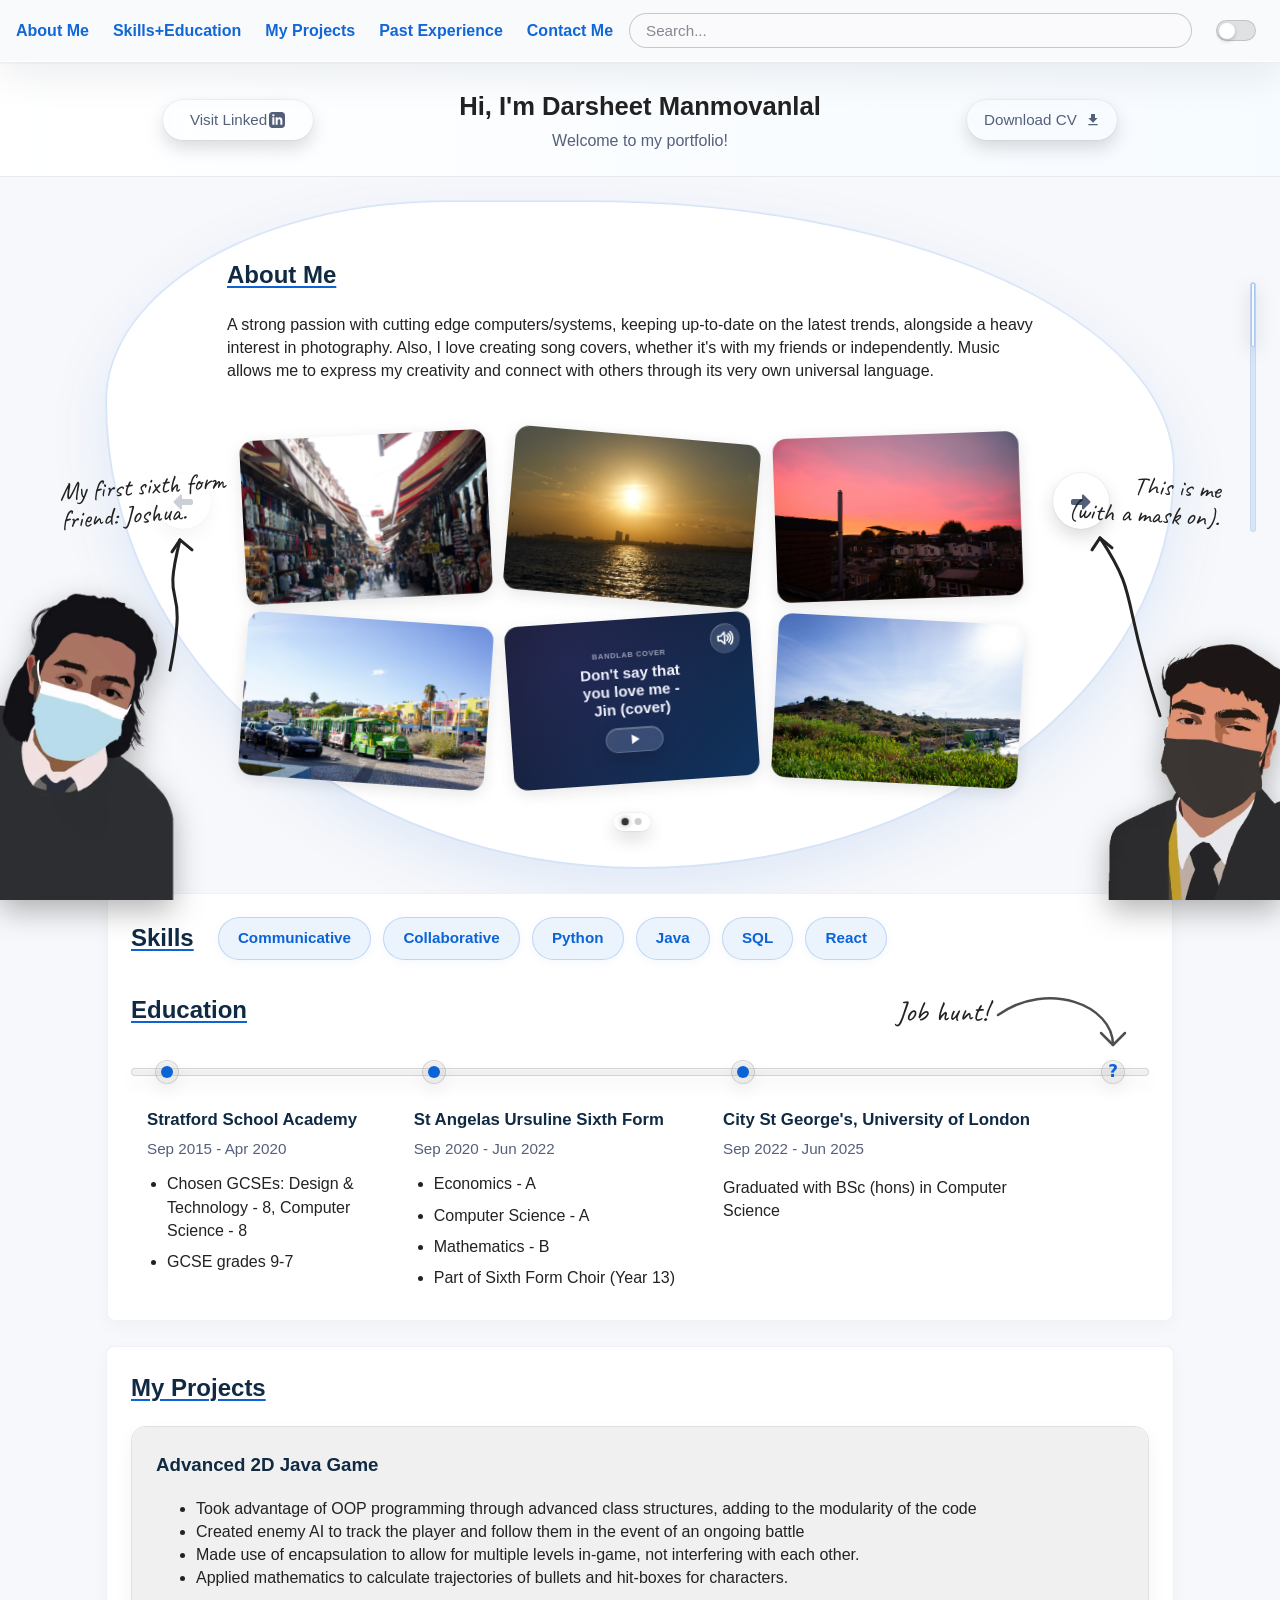
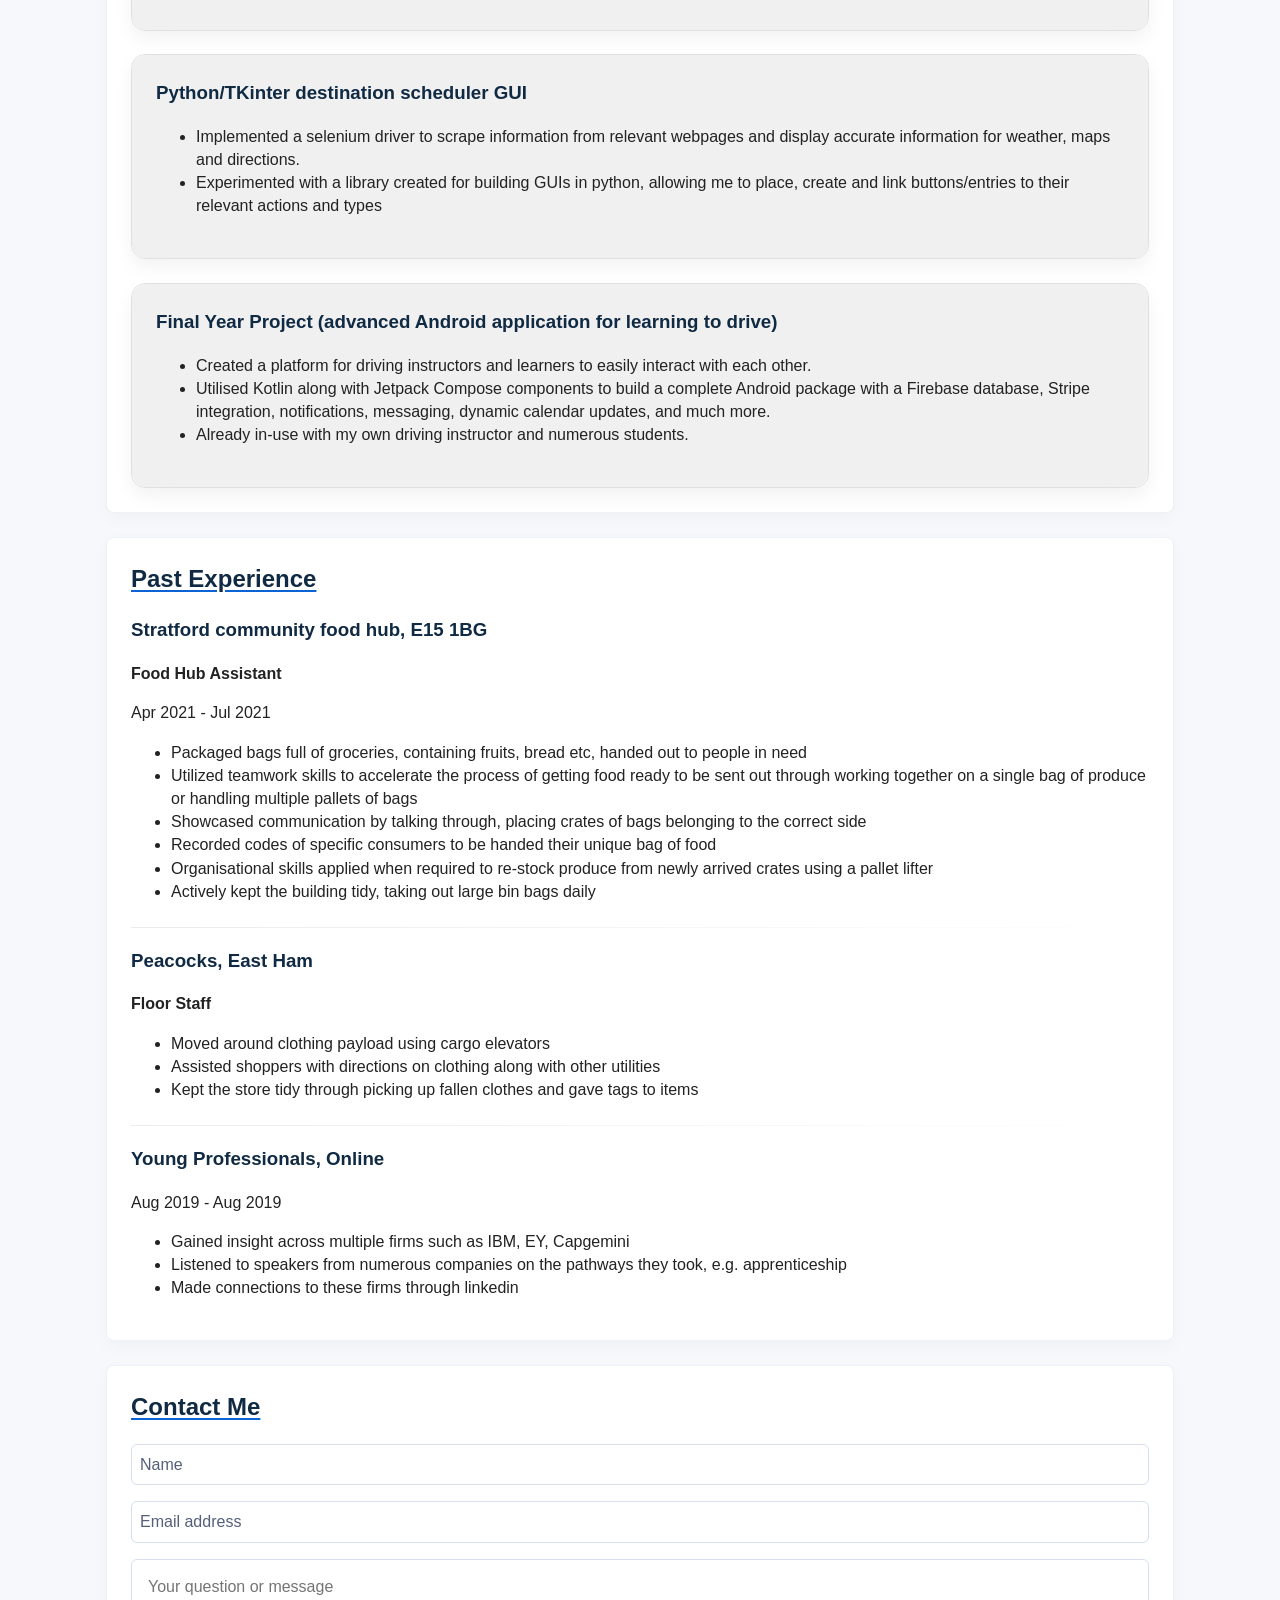
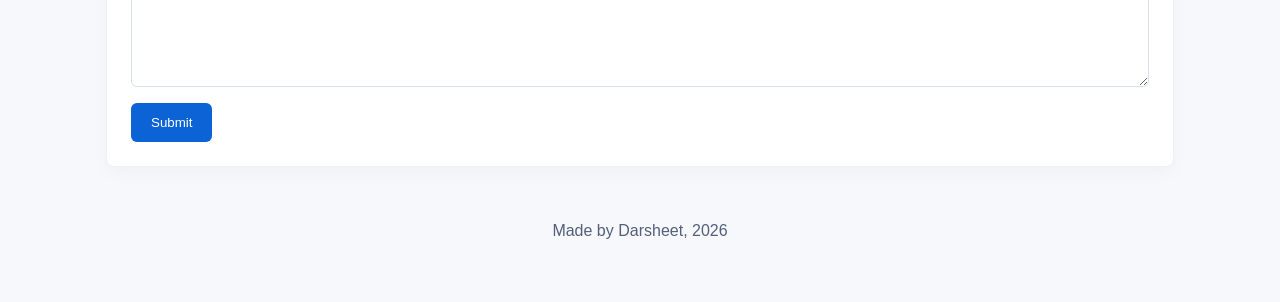
==== commit 89650f2c: "Potential animation lag fix for about me expansion Potential animation lag fix using a GPU accelerat" ====
--- a/index.html
+++ b/index.html
@@ -219,22 +219,22 @@
         </div>
       </div>
 
-      <div id="fixed-decorations" class="fixed-decorations">
-        <svg class="dynamic-arrows-canvas" id="dynamic-arrows-canvas" xmlns="http://www.w3.org/2000/svg">
-          <path id="dynamic-arrow-left" class="arrow-line" fill="none" stroke="currentColor" stroke-width="3"
-            stroke-linecap="round" pathLength="1" />
-          <path id="dynamic-arrow-head-left" class="arrow-head" fill="none" stroke="currentColor" stroke-width="3"
-            stroke-linecap="round" stroke-linejoin="round" pathLength="1" />
-          <path id="dynamic-arrow-right" class="arrow-line" fill="none" stroke="currentColor" stroke-width="3"
-            stroke-linecap="round" pathLength="1" />
-          <path id="dynamic-arrow-head-right" class="arrow-head" fill="none" stroke="currentColor" stroke-width="3"
-            stroke-linecap="round" stroke-linejoin="round" pathLength="1" />
-        </svg>
-        <img src="images/josh.png" alt="Joshua" class="fixed-img fixed-img-left" id="fixed-img-left">
-        <img src="images/dar.png" alt="Dar" class="fixed-img fixed-img-right" id="fixed-img-right">
-      </div>
-
     </section>
+
+    <div id="fixed-decorations" class="fixed-decorations">
+      <svg class="dynamic-arrows-canvas" id="dynamic-arrows-canvas" xmlns="http://www.w3.org/2000/svg">
+        <path id="dynamic-arrow-left" class="arrow-line" fill="none" stroke="currentColor" stroke-width="3"
+          stroke-linecap="round" pathLength="1" />
+        <path id="dynamic-arrow-head-left" class="arrow-head" fill="none" stroke="currentColor" stroke-width="3"
+          stroke-linecap="round" stroke-linejoin="round" pathLength="1" />
+        <path id="dynamic-arrow-right" class="arrow-line" fill="none" stroke="currentColor" stroke-width="3"
+          stroke-linecap="round" pathLength="1" />
+        <path id="dynamic-arrow-head-right" class="arrow-head" fill="none" stroke="currentColor" stroke-width="3"
+          stroke-linecap="round" stroke-linejoin="round" pathLength="1" />
+      </svg>
+      <img src="images/josh.png" alt="Joshua" class="fixed-img fixed-img-left" id="fixed-img-left">
+      <img src="images/dar.png" alt="Dar" class="fixed-img fixed-img-right" id="fixed-img-right">
+    </div>
 
     <section class="section-panel" style="position: relative;" id="skills-education-section">
       <!-- Floating Liquid Bubbles -->
--- a/styles/styles.css
+++ b/styles/styles.css
@@ -367,7 +367,7 @@
   transition: background 300ms ease, border-color 300ms ease;
 }
 
-.section-panel+.section-panel {
+.section-panel ~ .section-panel {
   margin-top: var(--space-lg);
 }
 
@@ -1189,7 +1189,9 @@
 /* ---------- About Me: Liquid Hover Expansion ---------- */
 .about-section {
   position: relative;
-  will-change: padding, border-radius, box-shadow;
+  transform: translate3d(0, 0, 0);
+  -webkit-backface-visibility: hidden;
+  backface-visibility: hidden;
   transition:
     border-radius 1200ms cubic-bezier(0.34, 1.2, 0.64, 1),
     padding 1200ms cubic-bezier(0.34, 1.0, 0.64, 1),
@@ -1225,7 +1227,7 @@
   overflow: hidden;
   transform: scale(0.92);
   transform-style: preserve-3d;
-  will-change: max-height, opacity, transform, padding, margin;
+  will-change: transform, opacity;
   transition:
     max-height 1200ms cubic-bezier(0.34, 1.0, 0.64, 1),
     opacity 600ms ease 120ms,
@@ -1235,7 +1237,7 @@
 }
 
 .about-section.is-expanded .about-expanded {
-  max-height: 50rem;
+  max-height: 540px;
   opacity: 1;
   transform: scale(1);
   margin: -3.75rem -5rem -5.25rem -5rem;
@@ -1250,7 +1252,7 @@
   overflow: hidden;
   opacity: 0;
   transform: rotate(var(--rot, 0deg)) scale(0.7) translate3d(0, 0, 0);
-  will-change: transform, opacity, box-shadow;
+  will-change: transform, opacity;
   transition:
     opacity 420ms ease var(--delay, 0ms),
     transform 520ms cubic-bezier(0.34, 1.56, 0.64, 1) var(--delay, 0ms),
@@ -2277,6 +2279,10 @@
   .about-expanded {
     grid-template-columns: repeat(2, 1fr);
   }
+
+  .about-section.is-expanded .about-expanded {
+    max-height: 600px;
+  }
 }
 
 .about-expanded.viewer-active .about-card,
@@ -2411,12 +2417,12 @@
   transition: opacity 0.5s ease, visibility 0.5s ease;
 }
 
-.about-section.is-expanded .fixed-decorations {
+.about-section.is-expanded ~ .fixed-decorations {
   opacity: 1;
   visibility: visible;
 }
 
-.about-section.is-expanded .fixed-decorations.fade-out {
+.about-section.is-expanded ~ .fixed-decorations.fade-out {
   opacity: 0;
   visibility: hidden;
 }
@@ -2439,7 +2445,7 @@
   right: 0;
 }
 
-.about-section.is-expanded .fixed-decorations .fixed-img {
+.about-section.is-expanded ~ .fixed-decorations .fixed-img {
   animation: sketchIn 1.3s cubic-bezier(0.34, 1.0, 0.64, 1) forwards;
 }
 
@@ -2471,11 +2477,11 @@
   stroke-dashoffset: 1;
 }
 
-.about-section.is-expanded .fixed-decorations .arrow-line {
+.about-section.is-expanded ~ .fixed-decorations .arrow-line {
   animation: drawLine 1.3s ease-out forwards;
 }
 
-.about-section.is-expanded .fixed-decorations .arrow-head {
+.about-section.is-expanded ~ .fixed-decorations .arrow-head {
   animation: drawLine 0.3s ease-out 1.1s forwards;
   stroke-dashoffset: 1;
   /* keep it hidden during the delay */
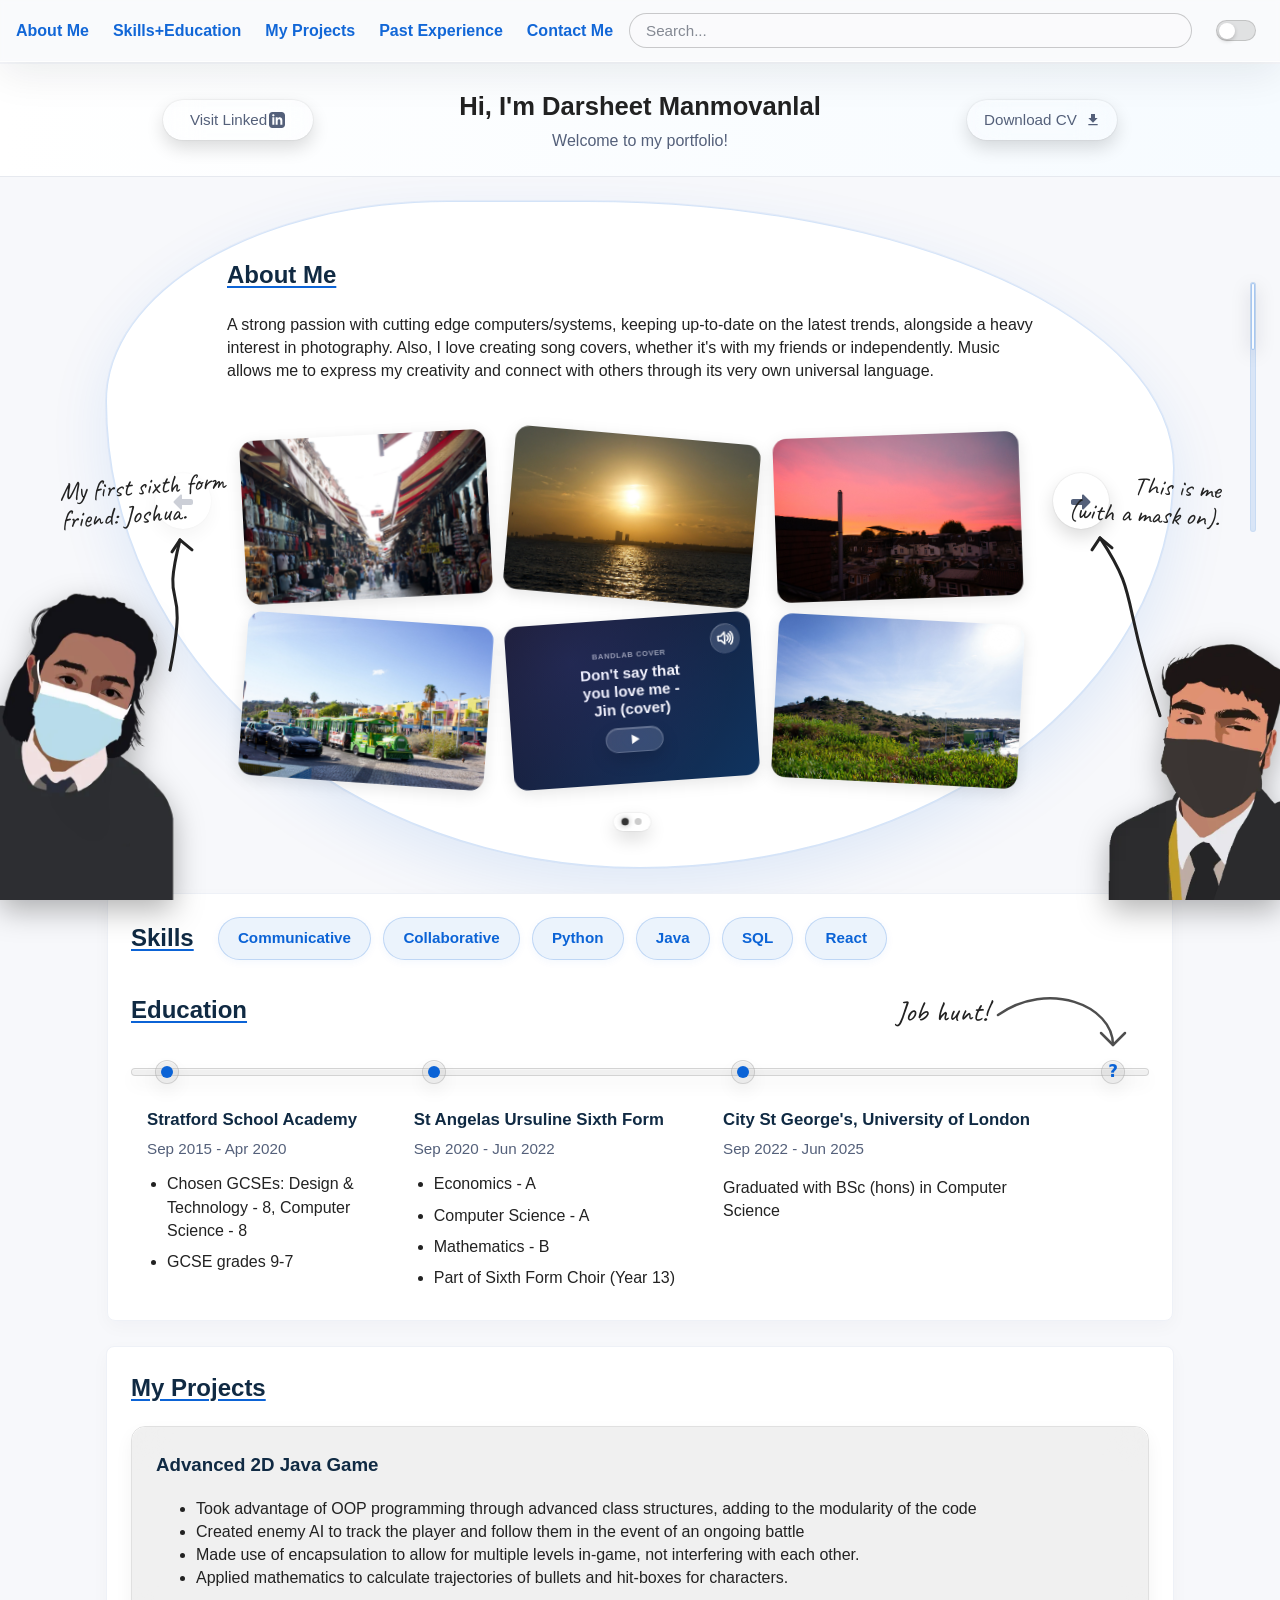
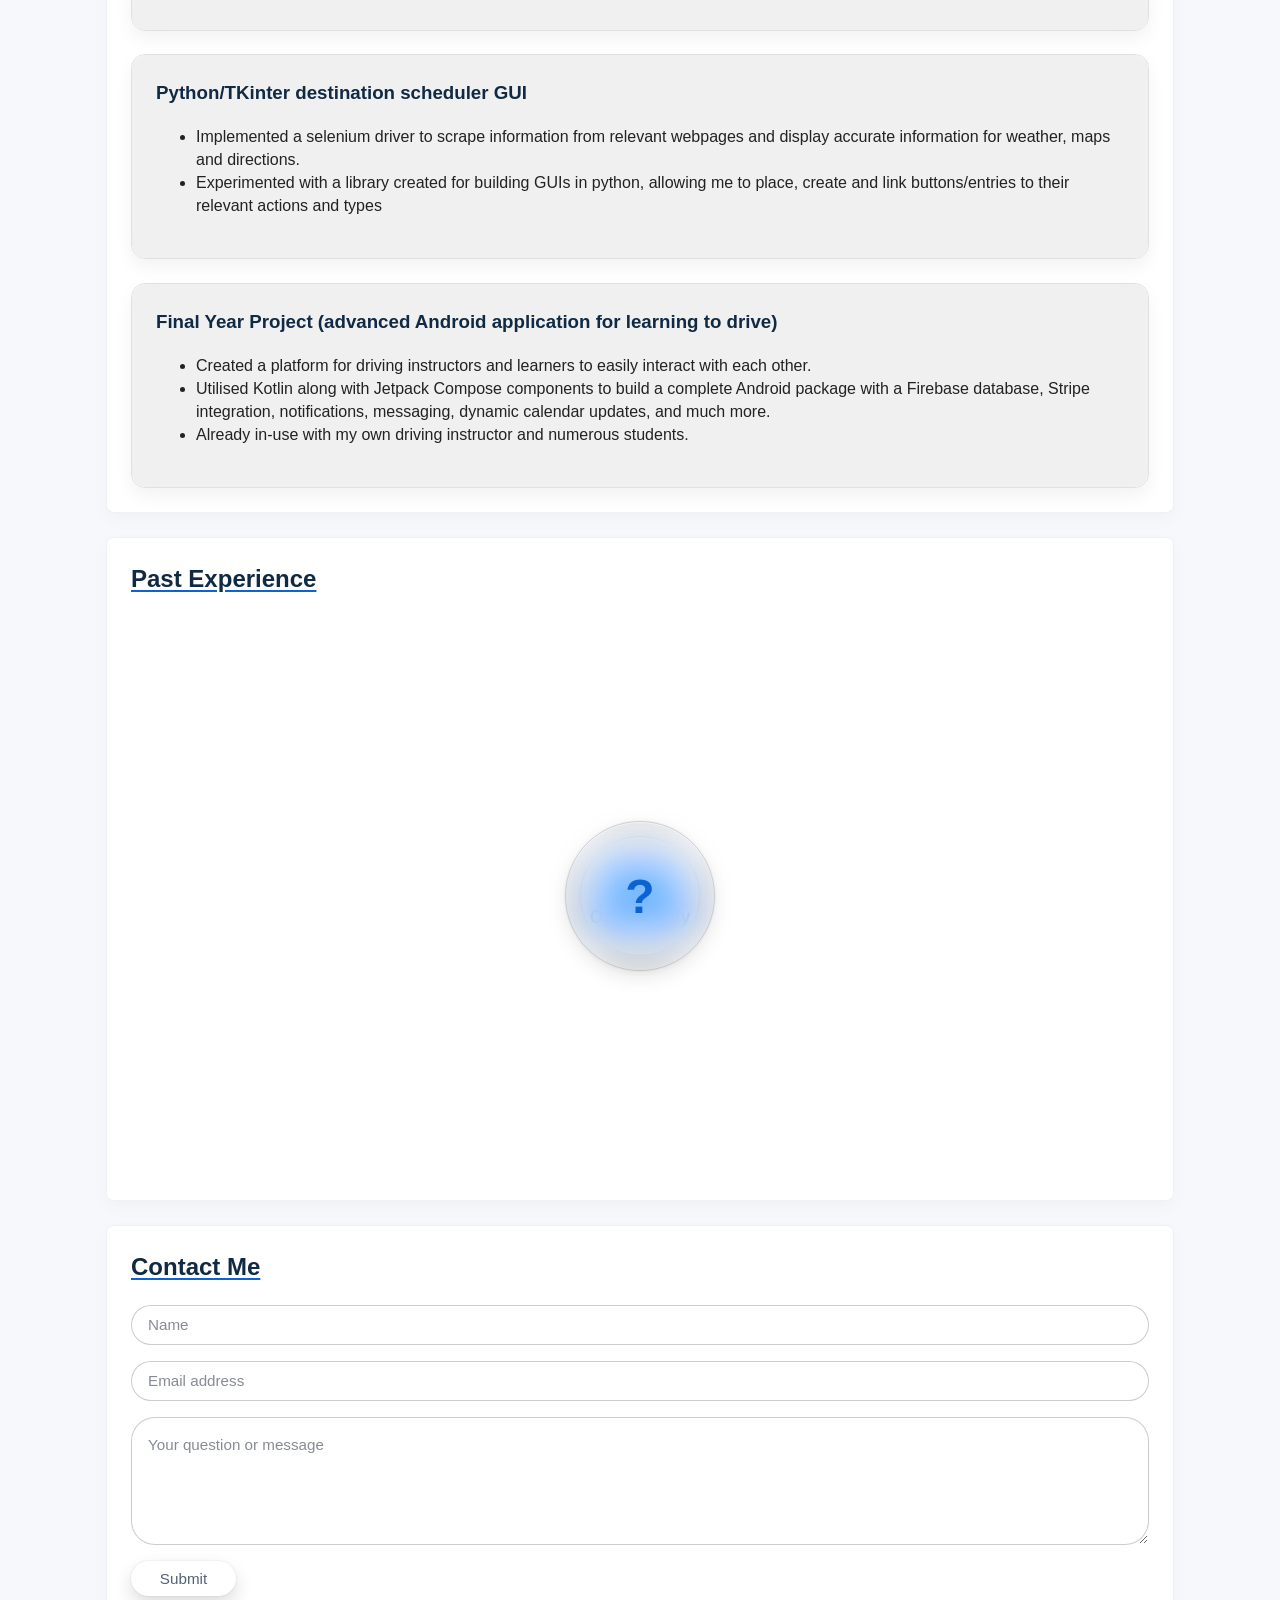
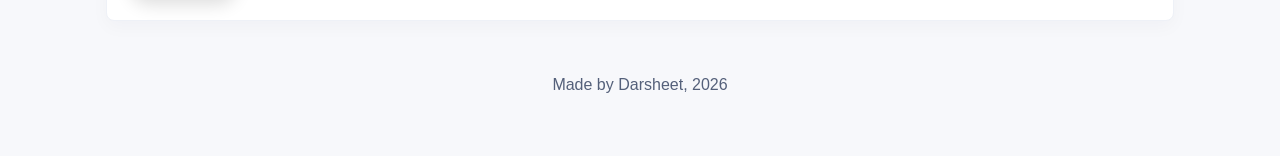
==== commit 83136fbe: "Updated past experience/contact me sections Added liquid style morphing orbit bubbles to the past ex" ====
--- a/index.html
+++ b/index.html
@@ -478,47 +478,128 @@
       </div>
     </section>
 
-    <section class="section-panel">
+    <section class="section-panel" id="experience-section">
       <h2 id="experience">Past Experience</h2>
 
-      <div class="section-block">
-        <h3>Stratford community food hub, E15 1BG</h3>
-        <p><strong>Food Hub Assistant</strong></p>
-        <p>Apr 2021 - Jul 2021</p>
-        <ul>
-          <li>Packaged bags full of groceries, containing fruits, bread etc, handed out to people in need</li>
-          <li>Utilized teamwork skills to accelerate the process of getting food ready to be sent out through working
-            together on a single bag of produce or handling multiple pallets of bags</li>
-          <li>Showcased communication by talking through, placing crates of bags belonging to the correct side</li>
-          <li>Recorded codes of specific consumers to be handed their unique bag of food</li>
-          <li>Organisational skills applied when required to re-stock produce from newly arrived crates using a pallet
-            lifter</li>
-          <li>Actively kept the building tidy, taking out large bin bags daily</li>
-        </ul>
-      </div>
-
-      <hr>
-
-      <div class="section-block">
-        <h3>Peacocks, East Ham</h3>
-        <p><strong>Floor Staff</strong></p>
-        <ul>
-          <li>Moved around clothing payload using cargo elevators</li>
-          <li>Assisted shoppers with directions on clothing along with other utilities</li>
-          <li>Kept the store tidy through picking up fallen clothes and gave tags to items</li>
-        </ul>
-      </div>
-
-      <hr>
-
-      <div class="section-block">
-        <h3>Young Professionals, Online</h3>
-        <p>Aug 2019 - Aug 2019</p>
-        <ul>
-          <li>Gained insight across multiple firms such as IBM, EY, Capgemini</li>
-          <li>Listened to speakers from numerous companies on the pathways they took, e.g. apprenticeship</li>
-          <li>Made connections to these firms through linkedin</li>
-        </ul>
+      <div class="exp-interactive-container" id="exp-interactive-container" aria-hidden="true">
+        <!-- SVG Filters for True Liquid Physics -->
+        <svg style="visibility: hidden; position: absolute;" width="0" height="0" xmlns="http://www.w3.org/2000/svg" version="1.1">
+          <defs>
+            <filter id="goo-exp" x="-100%" y="-100%" width="300%" height="300%">
+              <feGaussianBlur in="SourceGraphic" stdDeviation="15" result="blur" />
+              <feColorMatrix in="blur" mode="matrix" values="1 0 0 0 0  0 1 0 0 0  0 0 1 0 0  0 0 0 25 -12" result="goo-exp" />
+              <feComposite in="SourceGraphic" in2="goo-exp" operator="atop" />
+            </filter>
+          </defs>
+        </svg>
+
+        <!-- The Orbit Zone defines the hover area for the bubbles -->
+        <div class="exp-orbit-zone">
+          <!-- The Physics Layer -->
+          <div class="exp-gooey-layer">
+            <div class="exp-bubble-wrapper exp-center-wrapper">
+              <div class="exp-gooey-blob"></div>
+            </div>
+            <div class="exp-bubble-wrapper exp-orbit-wrapper orbit-1">
+              <div class="exp-gooey-blob"></div>
+            </div>
+            <div class="exp-bubble-wrapper exp-orbit-wrapper orbit-2">
+              <div class="exp-gooey-blob"></div>
+            </div>
+            <div class="exp-bubble-wrapper exp-orbit-wrapper orbit-3">
+              <div class="exp-gooey-blob"></div>
+            </div>
+          </div>
+
+          <!-- The Icon Layer -->
+          <div class="exp-icon-layer">
+            <div class="exp-bubble-wrapper exp-center-wrapper">
+              <div class="exp-liquid-bubble" data-target="exp-content-cognizant" role="button" tabindex="0" aria-label="Current Role: Cognizant">
+                <span class="exp-bubble-icon">?</span>
+              </div>
+            </div>
+            <div class="exp-bubble-wrapper exp-orbit-wrapper orbit-1">
+              <div class="exp-liquid-bubble" data-target="exp-content-foodhub" role="button" tabindex="0" aria-label="Food Hub Assistant">
+                <span class="exp-bubble-text">Food Hub Assistant</span>
+              </div>
+            </div>
+            <div class="exp-bubble-wrapper exp-orbit-wrapper orbit-2">
+              <div class="exp-liquid-bubble" data-target="exp-content-peacocks" role="button" tabindex="0" aria-label="Floor Staff">
+                <span class="exp-bubble-text">Floor Staff</span>
+              </div>
+            </div>
+            <div class="exp-bubble-wrapper exp-orbit-wrapper orbit-3">
+              <div class="exp-liquid-bubble" data-target="exp-content-remote" role="button" tabindex="0" aria-label="Remote Learning Opportunity">
+                <span class="exp-bubble-text">Remote Learning Opportunity</span>
+              </div>
+            </div>
+          </div>
+        </div>
+
+        <!-- The Back Button rides the blob -->
+        <button class="viewer-back-btn exp-back-btn" id="exp-back-btn" aria-label="Back">
+          <svg viewBox="0 0 24 24" fill="currentColor">
+            <polygon points="16,4 6,12 16,20" />
+          </svg>
+        </button>
+
+        <!-- The Giant Bubble Expanded View -->
+        <div class="exp-expanded-view" id="exp-expanded-view">
+          
+          <div class="exp-content-box" id="exp-content-cognizant">
+            <div class="section-block">
+              <h3>Cognizant</h3>
+              <p><strong>QEA Graduate</strong></p>
+              <ul>
+                <li>Current working role.</li>
+                <li>Working in Quality Engineering & Assurance.</li>
+              </ul>
+            </div>
+          </div>
+
+          <div class="exp-content-box" id="exp-content-foodhub">
+            <div class="section-block">
+              <h3>Stratford community food hub, E15 1BG</h3>
+              <p><strong>Food Hub Assistant</strong></p>
+              <p>Apr 2021 - Jul 2021</p>
+              <ul>
+                <li>Packaged bags full of groceries, containing fruits, bread etc, handed out to people in need</li>
+                <li>Utilized teamwork skills to accelerate the process of getting food ready to be sent out through working
+                  together on a single bag of produce or handling multiple pallets of bags</li>
+                <li>Showcased communication by talking through, placing crates of bags belonging to the correct side</li>
+                <li>Recorded codes of specific consumers to be handed their unique bag of food</li>
+                <li>Organisational skills applied when required to re-stock produce from newly arrived crates using a pallet
+                  lifter</li>
+                <li>Actively kept the building tidy, taking out large bin bags</li>
+              </ul>
+            </div>
+          </div>
+
+          <div class="exp-content-box" id="exp-content-peacocks">
+            <div class="section-block">
+              <h3>Peacocks, East Ham</h3>
+              <p><strong>Floor Staff</strong></p>
+              <ul>
+                <li>Moved around clothing payload using cargo elevators</li>
+                <li>Assisted shoppers with directions on clothing along with other utilities</li>
+                <li>Kept the store tidy through picking up fallen clothes and gave tags to items</li>
+              </ul>
+            </div>
+          </div>
+
+          <div class="exp-content-box" id="exp-content-remote">
+            <div class="section-block">
+              <h3>Young Professionals, Online</h3>
+              <p><strong>Remote Learning Opportunity</strong></p>
+              <p>Aug 2019 - Aug 2019</p>
+              <ul>
+                <li>Gained insight across multiple firms such as IBM, EY, Capgemini</li>
+                <li>Listened to speakers from numerous companies on the pathways they took, e.g. apprenticeship</li>
+                <li>Made connections to these firms through linkedin</li>
+              </ul>
+            </div>
+          </div>
+        </div>
       </div>
     </section>
 
--- a/styles/styles.css
+++ b/styles/styles.css
@@ -1,3240 +1,3645 @@
-@import url('https://fonts.googleapis.com/css2?family=Caveat:wght@600&display=swap');
-
-@property --hero-bg-start {
-  syntax: '<color>';
-  inherits: false;
-  initial-value: #ffffff;
-}
-
-@property --hero-bg-end {
-  syntax: '<color>';
-  inherits: false;
-  initial-value: #f6fbff;
-}
-
-/*
-  styles.css
-  - External stylesheet for the portfolio page
-  - No JavaScript required; purely presentational
-  - Sections: base reset, layout (sidebar + content), components (header, forms, lists, footer)
-*/
-
-/* ---------- Base / Reset ---------- */
-* {
-  box-sizing: border-box;
-}
-
-html.no-transition,
-html.no-transition *:not(.custom-scrollbar-container),
-html.no-transition *::before,
-html.no-transition *::after {
-  transition: none !important;
-  animation: none !important;
-}
-
-.no-transition-instant,
-.no-transition-instant::before,
-.no-transition-instant::after,
-.no-transition-instant *,
-.no-transition-instant *::before,
-.no-transition-instant *::after {
-  transition: none !important;
-  animation: none !important;
-}
-
-.no-transform-instant {
-  transform: none !important;
-  transition: none !important;
-}
-
-/*
-  Units explained:
-  - `rem`: root-em, relative to the root (`html`) font-size. If the browser's default
-    font-size is 16px, then `1rem == 16px`, `0.5rem == 8px`, `1.5rem == 24px`, etc.
-  - `em`: relative to the current element's font-size (can compound).
-  - `px`: absolute pixels.
-  - Use `rem` for consistent, scalable spacing across the page.
-  Example: `padding: 1rem 0.5rem;` => vertical padding equals the root font-size,
-  horizontal padding equals half the root font-size.
-*/
-
-/* ---------- CSS Variables (theme tokens) ---------- */
-/*
-  Change these variables to tweak spacing, colors, and sizing across the site.
-*/
-:root {
-  /* Spacing */
-  --space-xs: 0.25rem;
-  /* ~4px */
-  --space-sm: 0.5rem;
-  /* ~8px */
-  --space: 1rem;
-  /* ~16px */
-  --space-lg: 1.5rem;
-  /* ~24px */
-  --gutter: 1rem;
-  /* horizontal page padding */
-
-  /* Sizing */
-  --max-width: 1100px;
-  --sidebar-width: 250px;
-
-  /* Radii & shadow */
-  --radius: 8px;
-  --shadow: 0 6px 18px rgba(22, 30, 50, 0.04);
-  --shadow-soft: 0 6px 18px rgba(22, 30, 50, 0.03);
-
-  /* Colors - Light Mode */
-  --page-bg: #f7f8fb;
-  --card-bg: #ffffff;
-  --muted-border: #eef1f7;
-  --muted-border-2: #e6e9ef;
-  --accent: #0b63d6;
-  --accent-dark: #094fb0;
-  --muted-text: #54607a;
-  --heading: #102a43;
-  --text-primary: #222;
-
-  /* Top bar liquid glass defaults */
-  --top-bar-opacity-start: 0.25;
-  --top-bar-opacity-end: 0.52;
-  --top-bar-blur-start: 2;
-  --top-bar-blur-end: 5;
-  --top-bar-text: 18, 103, 215;
-}
-
-/* Dark Mode */
-html.dark-mode {
-  --page-bg: #0f1419;
-  --card-bg: #1a1f2e;
-  --muted-border: #2a2f3d;
-  --muted-border-2: #3a3f4d;
-  --accent: #3b82f6;
-  --accent-dark: #1d4ed8;
-  --muted-text: #a8b0c0;
-  --heading: #e8ecf1;
-  --text-primary: #e8ecf1;
-  --top-bar-opacity-start: 0.3;
-  --top-bar-opacity-end: 0.65;
-  --top-bar-text: 237, 243, 252;
-}
-
-html,
-body {
-  margin: 0;
-  padding: 0;
-  font-family: -apple-system, BlinkMacSystemFont, 'Segoe UI', Roboto, 'Helvetica Neue', Arial;
-  color: var(--text-primary);
-  background: var(--page-bg);
-  line-height: 1.45;
-  transition: background 300ms ease, color 300ms ease;
-}
-
-body {
-  padding-top: 4rem;
-  /* make room for the fixed top bar */
-  overflow-x: hidden;
-}
-
-/* ---------- Layout: overall page layout and main content ---------- */
-/*
-  .container centers the main content and keeps the page width limited.
-  .top-bar is a horizontal navigation area at the top of the page.
-*/
-.container {
-  max-width: var(--max-width);
-  margin: var(--space-lg) auto;
-  padding: 0 var(--gutter);
-}
-
-/* Top horizontal link bar */
-.site-header {
-  position: relative;
-  z-index: 9999;
-  /* Forces the entire header above everything else */
-}
-
-.top-bar {
-  position: fixed;
-  top: 0;
-  left: 0;
-  right: 0;
-  z-index: 999;
-  background: rgba(255, 255, 255, var(--top-bar-opacity-start));
-  border-bottom: 1px solid rgba(255, 255, 255, 0.72);
-  box-shadow: 0 12px 40px rgba(15, 23, 42, 0.08);
-  backdrop-filter: blur(var(--top-bar-blur-start));
-  -webkit-backdrop-filter: blur(var(--top-bar-blur-start));
-  padding: 0.75rem var(--gutter);
-  transition: background-color 300ms ease, backdrop-filter 300ms ease, box-shadow 300ms ease, border-color 300ms ease;
-  display: flex;
-  justify-content: space-between;
-  align-items: center;
-  gap: 1rem;
-}
-
-html.dark-mode .top-bar {
-  background: rgba(0, 0, 0, var(--top-bar-opacity-start));
-  border-bottom-color: rgba(58, 63, 77, 0.5);
-  box-shadow: 0 12px 40px rgba(0, 0, 0, 0.3);
-}
-
-.top-links {
-  display: flex;
-  flex-wrap: wrap;
-  justify-content: center;
-  gap: var(--space-lg);
-  margin: 0;
-  padding: 0;
-  list-style: none;
-}
-
-.top-links a {
-  color: rgb(var(--top-bar-text));
-  text-decoration: none;
-  font-weight: 600;
-  transition: color 300ms ease;
-}
-
-.top-links a:hover {
-  text-decoration: underline;
-}
-
-/* Dark Mode Toggle */
-.dark-mode-toggle {
-  background: none;
-  border: none;
-  cursor: pointer;
-  padding: 0.5rem;
-  display: flex;
-  align-items: center;
-  justify-content: center;
-  flex-shrink: 0;
-}
-
-/* Search Bar */
-.search-bar {
-  flex: 1;
-  min-width: 150px;
-  background: rgba(255, 255, 255, 0.15);
-  border: 1px solid rgba(0, 0, 0, 0.2);
-  border-radius: 2rem;
-  padding: 0.5rem 1rem;
-  color: var(--text-primary);
-  font-size: 0.95rem;
-  transition: background 300ms ease, border-color 300ms ease, color 300ms ease;
-}
-
-html.dark-mode .search-bar {
-  background: rgba(100, 120, 180, 0.15);
-  border-color: rgba(100, 120, 180, 0.3);
-}
-
-.search-bar::placeholder {
-  color: rgba(15, 23, 42, 0.5);
-}
-
-html.dark-mode .search-bar::placeholder {
-  color: rgba(200, 200, 220, 0.6);
-}
-
-.search-bar:focus {
-  outline: none;
-  background: rgba(255, 255, 255, 0.25);
-  border-color: rgba(0, 0, 0, 0.35);
-}
-
-html.dark-mode .search-bar:focus {
-  background: rgba(100, 120, 180, 0.25);
-  border-color: rgba(100, 120, 180, 0.5);
-}
-
-/* Search Highlight */
-.search-highlight {
-  background-color: #fef08a;
-  /* pastel yellow */
-  color: #1a1a1a;
-  border-radius: 2px;
-  padding: 0 2px;
-}
-
-html.dark-mode .search-highlight {
-  background-color: #fde047;
-  color: #000;
-}
-
-.toggle-track {
-  position: relative;
-  display: inline-block;
-  width: 2.5rem;
-  height: 1.3rem;
-  background: rgba(200, 200, 200, 0.5);
-  border-radius: 1rem;
-  transition: background 300ms ease;
-  border: 1px solid rgba(150, 150, 150, 0.4);
-}
-
-html.dark-mode .toggle-track {
-  background: rgba(100, 120, 180, 0.5);
-  border-color: rgba(100, 120, 180, 0.6);
-}
-
-.toggle-thumb {
-  position: absolute;
-  top: 0.15rem;
-  left: 0.15rem;
-  width: 1rem;
-  height: 1rem;
-  background: white;
-  border-radius: 50%;
-  transition: left 300ms ease, background 300ms ease;
-  box-shadow: 0 2px 4px rgba(0, 0, 0, 0.2);
-}
-
-html.dark-mode .toggle-thumb {
-  left: calc(100% - 1.15rem);
-  background: #3b82f6;
-}
-
-/* Sidebar styles are no longer used */
-
-/* ---------- Header / Hero ---------- */
-.hero {
-  position: relative;
-  padding: var(--space-lg) var(--gutter);
-  border-bottom: 1px solid var(--muted-border-2);
-  text-align: center;
-  --hero-bg-start: #ffffff;
-  --hero-bg-end: #f6fbff;
-  background: linear-gradient(90deg, var(--hero-bg-start), var(--hero-bg-end));
-  transition: --hero-bg-start 300ms ease, --hero-bg-end 300ms ease, border-color 300ms ease;
-  z-index: 9999;
-}
-
-html.dark-mode .hero {
-  --hero-bg-start: #1a1f2e;
-  --hero-bg-end: #151d2d;
-}
-
-.hero h1 {
-  margin: 0 0 0.25rem 0;
-  font-size: 1.6rem;
-}
-
-.hero p {
-  margin: 0;
-  color: var(--muted-text);
-  transition: color 300ms ease;
-}
-
-.hero-content {
-  display: grid;
-  grid-template-columns: 1fr auto 1fr;
-  align-items: center;
-  justify-items: center;
-  width: 100%;
-}
-
-.hero-glass-btn {
-  margin: 0 !important;
-  justify-self: auto !important;
-  width: 150px;
-  white-space: nowrap;
-}
-
-html:not(.dark-mode) .hero-glass-btn {
-  border-color: transparent;
-  box-shadow:
-    inset 0 1px 0 rgba(255, 255, 255, 0.22),
-    0 8px 18px rgba(0, 0, 0, 0.14),
-    0 0 2px rgba(0, 0, 0, 0.15);
-}
-
-@media (max-width: 600px) {
-  .hero-content {
-    grid-template-columns: 1fr;
-    gap: 1.5rem;
-  }
-}
-
-/* ---------- Page sections ---------- */
-.section-panel {
-  background: var(--card-bg);
-  border: 1px solid var(--muted-border);
-  border-radius: var(--radius);
-  box-shadow: var(--shadow-soft);
-  padding: var(--space-lg);
-  transition: background 300ms ease, border-color 300ms ease;
-}
-
-.section-panel ~ .section-panel {
-  margin-top: var(--space-lg);
-}
-
-.section-panel hr {
-  margin: var(--space) 0;
-  border: none;
-  height: 1px;
-  background: linear-gradient(90deg, rgba(0, 0, 0, 0.08), rgba(0, 0, 0, 0));
-}
-
-.section-block {
-  margin-bottom: var(--space-lg);
-}
-
-.section-block:last-child {
-  margin-bottom: 0;
-}
-
-/* Encapsulated Project Cards */
-.project-card {
-  position: relative;
-  border-radius: 14px;
-  padding: 1.5rem;
-  margin-bottom: 1.5rem;
-  cursor: pointer;
-
-  border: 1px solid rgba(0, 0, 0, 0.12);
-  background: transparent;
-  box-shadow: 0 8px 18px rgba(0, 0, 0, 0.05);
-  overflow: hidden;
-
-  isolation: isolate;
-  will-change: transform;
-  -webkit-backface-visibility: hidden;
-  backface-visibility: hidden;
-  transform: translate3d(0, 0, 0);
-  transition: transform 300ms ease, box-shadow 300ms ease, border-color 300ms ease;
-}
-
-.project-card.is-project-animating {
-  overflow: hidden;
-  z-index: 30;
-}
-
-.project-card.is-project-hidden {
-  visibility: hidden;
-}
-
-.project-card-flight {
-  position: fixed;
-  margin: 0;
-  pointer-events: auto;
-  z-index: 10000;
-  transform-origin: center center;
-}
-
-.project-card-flight .card-expand-top,
-.project-card-flight .card-expand-bottom {
-  transition: all 500ms cubic-bezier(0.4, 0, 0.2, 1);
-}
-
-.project-card::before {
-  content: "";
-  position: absolute;
-  top: 0;
-  left: 0;
-  right: 0;
-  bottom: 0;
-  z-index: -1;
-  background: rgba(0, 0, 0, 0.06);
-  backdrop-filter: blur(18px) saturate(150%);
-  -webkit-backdrop-filter: blur(18px) saturate(150%);
-  border-radius: inherit;
-  pointer-events: none;
-  transition: background 300ms ease;
-}
-
-.project-card::before {
-  content: "";
-  position: absolute;
-  top: 0;
-  left: 0;
-  right: 0;
-  bottom: 0;
-  z-index: -1;
-  background: rgba(0, 0, 0, 0.06);
-  backdrop-filter: blur(18px) saturate(150%);
-  -webkit-backdrop-filter: blur(18px) saturate(150%);
-  border-radius: inherit;
-  pointer-events: none;
-  transition: background 300ms ease;
-}
-
-.project-card:last-child {
-  margin-bottom: 0;
-}
-
-.project-card:hover,
-.project-card:focus-visible,
-.project-card.is-expanded,
-.project-card.is-hover-locked {
-  transform: translate3d(0, -2px, 0);
-  border-color: rgba(0, 0, 0, 0.16);
-  box-shadow: 0 10px 20px rgba(0, 0, 0, 0.06);
-  outline: none;
-}
-
-.project-card:hover::before,
-.project-card:focus-visible::before,
-.project-card.is-expanded::before,
-.project-card.is-hover-locked::before {
-  background: rgba(0, 0, 0, 0.09);
-}
-
-.project-card h3 {
-  margin-top: 0;
-}
-
-html.dark-mode .project-card {
-  border-color: rgba(255, 255, 255, 0.08);
-  box-shadow: 0 4px 12px rgba(0, 0, 0, 0.08);
-}
-
-html.dark-mode .project-card::before {
-  background: rgba(255, 255, 255, 0.04);
-}
-
-html.dark-mode .project-card:hover,
-html.dark-mode .project-card:focus-visible,
-html.dark-mode .project-card.is-expanded,
-html.dark-mode .project-card.is-hover-locked {
-  border-color: rgba(255, 255, 255, 0.14);
-  box-shadow: 0 8px 16px rgba(0, 0, 0, 0.12);
-}
-
-html.dark-mode .project-card:hover::before,
-html.dark-mode .project-card:focus-visible::before,
-html.dark-mode .project-card.is-expanded::before,
-html.dark-mode .project-card.is-hover-locked::before {
-  background: rgba(255, 255, 255, 0.08);
-}
-
-/* Project Card Expansion */
-.expandable-card {
-  transform-origin: center center;
-}
-
-.expandable-card .card-expand-top,
-.expandable-card .card-expand-bottom {
-  max-height: 0;
-  opacity: 0;
-  margin-bottom: 0;
-  margin-top: 0;
-  overflow: hidden;
-  pointer-events: none;
-  transition: all 500ms cubic-bezier(0.4, 0, 0.2, 1);
-}
-
-.project-card.is-project-animating .card-expand-top,
-.project-card.is-project-animating .card-expand-bottom {
-  transition: none;
-}
-
-.expandable-card.is-expanded .card-expand-top {
-  display: grid;
-  max-height: 10rem;
-  opacity: 1;
-  margin-bottom: -1.5rem;
-  /* Tightly pull title up against button as originally requested */
-  pointer-events: auto;
-  z-index: 5;
-  position: relative;
-  overflow: visible;
-}
-
-.expandable-card.is-expanded .card-expand-bottom {
-  max-height: 400px;
-  opacity: 1;
-  margin-top: 1.5rem;
-  pointer-events: auto;
-}
-
-.card-expand-top {
-  display: grid;
-  grid-template-columns: max-content minmax(18rem, 1fr);
-  align-items: start;
-  column-gap: clamp(2rem, 6vw, 5rem);
-}
-
-.project-sprite-stage {
-  position: relative;
-  width: 100%;
-  min-width: 0;
-  height: 6.2rem;
-  /* Reduced height to make the expansion smaller */
-  overflow: hidden;
-  opacity: 0;
-  transform: translate3d(-1.25rem, 0, 0) scale(0.98);
-  pointer-events: none;
-  border-radius: 14px;
-  border: 1px solid rgba(255, 255, 255, 0.18);
-  background:
-    linear-gradient(rgba(255, 255, 255, 0.16), rgba(255, 255, 255, 0.16)),
-    url('../images/level3_stitched.png');
-  background-size: auto 100%;
-  background-repeat: repeat-x;
-  background-position: var(--bg-x, 0px) center;
-  backdrop-filter: blur(18px) saturate(150%);
-  -webkit-backdrop-filter: blur(18px) saturate(150%);
-  box-shadow:
-    inset 0 1px 0 rgba(255, 255, 255, 0.22),
-    inset 0 -12px 14px -6px rgba(0, 0, 0, 0.2),
-    /* Soft floor shadow that perfectly curves with the container */
-    0 8px 18px rgba(0, 0, 0, 0.14);
-  transition:
-    opacity 500ms cubic-bezier(0.4, 0, 0.2, 1),
-    transform 500ms cubic-bezier(0.4, 0, 0.2, 1);
-}
-
-.expandable-card.is-expanded .project-sprite-stage {
-  opacity: 1;
-  transform: translate3d(0, 0, 0) scale(1);
-}
-
-html.dark-mode .project-sprite-stage {
-  box-shadow:
-    inset 0 1px 0 rgba(255, 255, 255, 0.1),
-    inset 0 -12px 14px -6px rgba(0, 0, 0, 0.4),
-    /* Darker soft floor for dark mode */
-    0 8px 18px rgba(0, 0, 0, 0.3);
-}
-
-.project-sprite-runner {
-  position: absolute;
-  left: 0;
-  bottom: 0;
-  width: 5.8rem;
-  height: 5.45rem;
-  transform:
-    translate3d(var(--sprite-x, 0px), var(--sprite-y, 0px), 0);
-  transform-origin: 50% 100%;
-  transition: transform var(--sprite-move-duration, 520ms) cubic-bezier(0.4, 0, 0.2, 1);
-  will-change: transform;
-  z-index: 1;
-}
-
-.project-sprite-runner.is-tracking {
-  transition: none;
-}
-
-.project-sprite {
-  position: absolute;
-  left: 50%;
-  bottom: 0.5rem;
-  display: block;
-  width: auto;
-  height: 3.7rem;
-  image-rendering: auto;
-  transform: translateX(-50%) scaleX(var(--sprite-facing, 1));
-  transform-origin: 50% 100%;
-}
-
-.project-sprite[data-action="walking"] {
-  animation: project-sprite-walk 420ms steps(2, end) infinite;
-}
-
-.project-sprite[data-action="running"] {
-  animation: project-sprite-run 260ms steps(2, end) infinite;
-}
-
-.project-sprite[data-action="punching"] {
-  animation: project-sprite-punch 340ms cubic-bezier(0.34, 1.56, 0.64, 1) infinite;
-}
-
-.project-sprite[data-action="kicking"] {
-  animation: project-sprite-kick 380ms cubic-bezier(0.34, 1.56, 0.64, 1) infinite;
-}
-
-@keyframes project-sprite-walk {
-  50% {
-    translate: 0 -0.12rem;
-  }
-}
-
-@keyframes project-sprite-run {
-  50% {
-    translate: 0 -0.18rem;
-  }
-}
-
-@keyframes project-sprite-punch {
-
-  0%,
-  100% {
-    margin-left: 0;
-  }
-
-  45% {
-    margin-left: 0.7rem;
-  }
-}
-
-@keyframes project-sprite-kick {
-
-  0%,
-  100% {
-    rotate: 0deg;
-  }
-
-  45% {
-    rotate: -7deg;
-  }
-}
-
-@media (max-width: 760px) {
-  .card-expand-top {
-    grid-template-columns: 1fr;
-    row-gap: 0.65rem;
-  }
-
-  .expandable-card.is-expanded .card-expand-top {
-    max-height: 8.5rem;
-  }
-
-  .project-sprite-stage {
-    height: 5.6rem;
-  }
-
-  .project-sprite {
-    height: 3.3rem;
-    bottom: 0.5rem;
-  }
-}
-
-/* GitHub Link Styles */
-.github-link {
-  display: inline-flex;
-  align-items: center;
-  justify-content: center;
-  justify-self: start;
-  margin-left: 1.5rem;
-  margin-top: 0.5rem;
-  gap: 8px;
-  color: var(--muted-text);
-  text-decoration: none;
-  font-weight: 500;
-  font-size: 0.95rem;
-  border: 1px solid rgba(255, 255, 255, 0.18);
-  background: rgba(255, 255, 255, 0.16);
-  backdrop-filter: blur(18px) saturate(150%);
-  -webkit-backdrop-filter: blur(18px) saturate(150%);
-  box-shadow:
-    inset 0 1px 0 rgba(255, 255, 255, 0.22),
-    0 8px 18px rgba(0, 0, 0, 0.14);
-  padding: 8px 16px;
-  border-radius: 20px;
-  transition: color 300ms ease, background 300ms ease, transform 180ms ease, box-shadow 300ms ease;
-}
-
-html.dark-mode .github-link {
-  background: rgba(255, 255, 255, 0.05);
-  border-color: rgba(255, 255, 255, 0.1);
-  box-shadow:
-    inset 0 1px 0 rgba(255, 255, 255, 0.1),
-    0 8px 18px rgba(0, 0, 0, 0.2);
-}
-
-.github-link:hover {
-  color: var(--heading);
-  background: rgba(255, 255, 255, 0.25);
-  transform: scale(1.05);
-}
-
-html.dark-mode .github-link:hover {
-  color: #fff;
-  background: rgba(255, 255, 255, 0.1);
-}
-
-/* Media Placeholders */
-.media-placeholders {
-  display: grid;
-  grid-template-columns: 1fr 1fr;
-  gap: 1.5rem;
-  width: 100%;
-}
-
-.media-placeholder {
-  aspect-ratio: 16 / 9;
-  background: var(--card-bg);
-  border: 2px dashed var(--border);
-  border-radius: 12px;
-  display: flex;
-  flex-direction: column;
-  align-items: center;
-  justify-content: center;
-  gap: 12px;
-  color: var(--muted-text);
-  transition: border-color 300ms ease, color 300ms ease;
-}
-
-.media-placeholder:hover {
-  border-color: var(--primary);
-  color: var(--primary);
-}
-
-.media-placeholder svg {
-  opacity: 0.7;
-}
-
-.media-placeholder span {
-  font-size: 0.9rem;
-  font-weight: 500;
-}
-
-@media (max-width: 600px) {
-  .media-placeholders {
-    grid-template-columns: 1fr;
-  }
-
-  .expandable-card.is-expanded .card-expand-bottom {
-    max-height: 800px;
-  }
-}
-
-
-h2[id],
-h2#skills,
-h2#projects,
-.section-panel#skills>h2,
-.section-panel#projects>h2 {
-  color: var(--heading);
-  margin-top: 0;
-  text-decoration: underline;
-  text-decoration-color: var(--accent);
-  text-decoration-thickness: 2px;
-  text-underline-offset: 0.2rem;
-  transition: color 300ms ease, text-decoration-color 300ms ease;
-}
-
-/* Skills Header & Badges */
-.skills-header {
-  display: flex;
-  align-items: center;
-  gap: 1.5rem;
-  flex-wrap: wrap;
-}
-
-.skills-header h2 {
-  margin: 0;
-}
-
-.skills-badges {
-  display: flex;
-  flex-wrap: wrap;
-  gap: 0.75rem;
-  list-style: none;
-  padding: 0;
-  margin: 0;
-}
-
-.skills-badges li {
-  background: rgba(11, 99, 214, 0.08);
-  color: var(--accent);
-  padding: 0.6rem 1.2rem;
-  border-radius: 2rem;
-  font-weight: 600;
-  font-size: 0.95rem;
-  border: 1px solid rgba(11, 99, 214, 0.2);
-  transition: all 300ms ease;
-  box-shadow: 0 2px 8px rgba(11, 99, 214, 0.05);
-  cursor: default;
-}
-
-.skills-badges li:hover {
-  background: var(--accent);
-  color: white;
-  box-shadow: 0 4px 12px rgba(11, 99, 214, 0.25);
-}
-
-html.dark-mode .skills-badges li {
-  background: rgba(59, 130, 246, 0.1);
-  color: #60a5fa;
-  border-color: rgba(59, 130, 246, 0.3);
-}
-
-html.dark-mode .skills-badges li:hover {
-  background: #3b82f6;
-  color: #fff;
-}
-
-/* Education Timeline */
-.education-timeline {
-  position: relative;
-  margin-top: 2rem;
-}
-
-.timeline-glass-track {
-  position: absolute;
-  top: 8px;
-  left: 0;
-  right: 0;
-  height: 8px;
-  border-radius: 999px;
-  border: 1px solid rgba(0, 0, 0, 0.12);
-  background: rgba(0, 0, 0, 0.06);
-  backdrop-filter: blur(18px) saturate(150%);
-  -webkit-backdrop-filter: blur(18px) saturate(150%);
-  box-shadow:
-    inset 0 1px 0 rgba(255, 255, 255, 0.4),
-    0 8px 18px rgba(0, 0, 0, 0.05);
-  z-index: 1;
-}
-
-html.dark-mode .timeline-glass-track {
-  border: 1px solid rgba(255, 255, 255, 0.18);
-  background: rgba(255, 255, 255, 0.16);
-  box-shadow:
-    inset 0 1px 0 rgba(255, 255, 255, 0.22),
-    0 8px 18px rgba(0, 0, 0, 0.14);
-}
-
-.timeline-nodes {
-  display: grid;
-  grid-template-columns: 0.85fr 0.95fr 1.2fr 72px;
-  gap: 1rem;
-  position: relative;
-  z-index: 2;
-}
-
-.timeline-node {
-  display: flex;
-  flex-direction: column;
-  align-items: flex-start;
-}
-
-.timeline-node-future {
-  position: relative;
-}
-
-.job-hunt-container {
-  position: absolute;
-  bottom: 100%;
-  margin-bottom: 10px;
-  right: calc(100% - 51px);
-  display: flex;
-  align-items: center;
-  pointer-events: none;
-}
-
-.job-hunt-text {
-  font-family: 'Caveat', cursive, sans-serif;
-  font-size: 1.8rem;
-  color: var(--text-primary);
-  white-space: nowrap;
-}
-
-.job-hunt-arrow {
-  width: 130px;
-  height: 60px;
-  color: var(--text-primary);
-  overflow: visible;
-  opacity: 0.8;
-  margin-left: 10px;
-  margin-top: 15px;
-}
-
-.timeline-marker {
-  width: 24px;
-  height: 24px;
-  border-radius: 50%;
-  border: 1px solid rgba(0, 0, 0, 0.12);
-  background: rgba(0, 0, 0, 0.06);
-  backdrop-filter: blur(18px) saturate(150%);
-  -webkit-backdrop-filter: blur(18px) saturate(150%);
-  box-shadow:
-    inset 0 1px 0 rgba(255, 255, 255, 0.4),
-    0 8px 18px rgba(0, 0, 0, 0.05);
-  margin-bottom: 1.5rem;
-  align-self: flex-start;
-  margin-left: 1.5rem;
-  transition: transform 300ms ease, background 300ms ease, box-shadow 300ms ease, border-color 300ms ease;
-  z-index: 3;
-  display: flex;
-  align-items: center;
-  justify-content: center;
-}
-
-.timeline-marker::after {
-  content: '';
-  width: 12px;
-  height: 12px;
-  border-radius: 50%;
-  background: var(--accent);
-}
-
-.job-hunt-marker::after {
-  display: none;
-}
-
-.job-hunt-marker {
-  color: var(--accent);
-  font-weight: 800;
-  font-size: 1.05rem;
-  font-family: system-ui, -apple-system, sans-serif;
-}
-
-html.dark-mode .timeline-marker {
-  border: 1px solid rgba(255, 255, 255, 0.18);
-  background: rgba(255, 255, 255, 0.16);
-  box-shadow:
-    inset 0 1px 0 rgba(255, 255, 255, 0.22),
-    0 8px 18px rgba(0, 0, 0, 0.14);
-}
-
-.timeline-node:hover .timeline-marker {
-  transform: scale(1.2);
-  background: rgba(11, 99, 214, 0.12);
-  border-color: rgba(11, 99, 214, 0.3);
-  box-shadow:
-    inset 0 1px 0 rgba(255, 255, 255, 0.4),
-    0 4px 12px rgba(11, 99, 214, 0.25);
-}
-
-html.dark-mode .timeline-node:hover .timeline-marker {
-  background: rgba(59, 130, 246, 0.15);
-  border-color: rgba(59, 130, 246, 0.3);
-  box-shadow:
-    inset 0 1px 0 rgba(255, 255, 255, 0.22),
-    0 4px 12px rgba(59, 130, 246, 0.35);
-}
-
-.timeline-content {
-  background: transparent;
-  padding: 0 1rem;
-}
-
-.timeline-content h4 {
-  margin: 0 0 0.35rem 0;
-  font-size: 1.05rem;
-  color: var(--heading);
-}
-
-.education-dates {
-  margin: 0.35rem 0 0.8rem 0;
-  color: var(--muted-text);
-  font-size: 0.95rem;
-}
-
-.education-list {
-  margin: 0;
-  padding-left: 1.25rem;
-}
-
-.education-list li {
-  margin-bottom: 0.5rem;
-}
-
-@media (max-width: 768px) {
-  .education-timeline {
-    padding-left: 10px;
-  }
-
-  .timeline-glass-track {
-    top: 0;
-    bottom: 0;
-    left: 18px;
-    width: 8px;
-    height: auto;
-  }
-
-  .timeline-nodes {
-    grid-template-columns: 1fr;
-    gap: 2.5rem;
-  }
-
-  .job-hunt-container {
-    bottom: auto;
-    right: auto;
-    left: 40px;
-    top: -2px;
-    flex-direction: row;
-  }
-
-  .job-hunt-arrow {
-    display: none;
-  }
-
-  .timeline-node {
-    flex-direction: row;
-    gap: 1rem;
-  }
-
-  .timeline-marker {
-    margin-left: 0;
-    margin-bottom: 0;
-    flex-shrink: 0;
-  }
-
-  .timeline-content {
-    padding: 0;
-    margin-top: -2px;
-  }
-}
-
-/* Ensure headings are visible after anchor jump (topbar offset) */
-section.section-panel[id],
-h2[id],
-.section-panel>h2 {
-  scroll-margin-top: 90px;
-}
-
-html {
-  scroll-behavior: smooth;
-}
-
-h3 {
-  color: var(--heading);
-  transition: color 300ms ease;
-}
-
-/* Lists inside content */
-.content-list {
-  margin: 0.5rem 0 0 1rem;
-}
-
-/* Form styles */
-form {
-  margin-top: 0.5rem;
-}
-
-.form-grid {
-  display: grid;
-  gap: var(--space);
-}
-
-form label {
-  position: absolute;
-  width: 1px;
-  height: 1px;
-  padding: 0;
-  margin: -1px;
-  overflow: hidden;
-  clip: rect(0, 0, 0, 0);
-  white-space: nowrap;
-  border: 0;
-}
-
-form input[type="text"],
-form textarea {
-  width: 100%;
-  padding: var(--space-sm);
-  border: 1px solid #d7e0ef;
-  border-radius: 6px;
-  margin-bottom: 0;
-  font: inherit;
-  background: var(--card-bg);
-  color: var(--text-primary);
-  transition: background 300ms ease, color 300ms ease, border-color 300ms ease;
-}
-
-html.dark-mode form input[type="text"],
-html.dark-mode form textarea {
-  border-color: var(--muted-border-2);
-}
-
-form textarea {
-  min-height: 6rem;
-  padding: var(--space);
-  line-height: 1.4;
-  resize: vertical;
-}
-
-.query-input {
-  min-height: 8rem;
-}
-
-.section-heading {
-  margin-bottom: var(--space);
-}
-
-form button[type="submit"] {
-  background: var(--accent);
-  color: white;
-  border: none;
-  padding: 0.75rem 1.25rem;
-  border-radius: 6px;
-  cursor: pointer;
-  justify-self: start;
-  transition: background 300ms ease;
-}
-
-form button[type="submit"]:hover {
-  background: var(--accent-dark);
-}
-
-input::placeholder {
-  color: var(--muted-text);
-  transition: color 300ms ease;
-}
-
-/* Footer */
-.site-footer {
-  max-width: var(--max-width);
-  margin: var(--space) auto 2rem auto;
-  padding: 0.75rem var(--gutter);
-  color: var(--muted-text);
-  text-align: center;
-  transition: color 300ms ease;
-}
-
-/* Horizontal rule styling */
-hr {
-  border: none;
-  height: 1px;
-  background: linear-gradient(90deg, rgba(0, 0, 0, 0.06), rgba(0, 0, 0, 0));
-  margin: var(--space-lg) 0;
-}
-
-/* ---------- About Me: Liquid Hover Expansion ---------- */
-.about-section {
-  position: relative;
-  transform: translate3d(0, 0, 0);
-  -webkit-backface-visibility: hidden;
-  backface-visibility: hidden;
-  transition:
-    border-radius 1200ms cubic-bezier(0.34, 1.2, 0.64, 1),
-    padding 1200ms cubic-bezier(0.34, 1.0, 0.64, 1),
-    box-shadow 1200ms ease,
-    background 300ms ease,
-    border-color 300ms ease;
-}
-
-.about-section.is-expanded {
-  border-radius: 32% 55% 50% 50% / 30% 40% 60% 70%;
-  padding: 3.5rem 8.5rem 4.5rem 7.5rem;
-  border-color: rgba(11, 99, 214, 0.18);
-  box-shadow:
-    0 20px 60px rgba(11, 99, 214, 0.10),
-    0 0 0 1px rgba(11, 99, 214, 0.06);
-}
-
-html.dark-mode .about-section.is-expanded {
-  border-color: rgba(59, 130, 246, 0.22);
-  box-shadow:
-    0 20px 60px rgba(59, 130, 246, 0.12),
-    0 0 0 1px rgba(59, 130, 246, 0.10);
-}
-
-/* Expanded card grid */
-.about-expanded {
-  display: grid;
-  grid-template-columns: repeat(3, 1fr);
-  gap: 1.25rem;
-  margin-top: 1.5rem;
-  max-height: 0;
-  opacity: 0;
-  overflow: hidden;
-  transform: scale(0.92);
-  transform-style: preserve-3d;
-  will-change: transform, opacity;
-  transition:
-    max-height 1200ms cubic-bezier(0.34, 1.0, 0.64, 1),
-    opacity 600ms ease 120ms,
-    transform 1200ms cubic-bezier(0.34, 1.0, 0.64, 1),
-    padding 1200ms ease;
-  overflow: visible;
-}
-
-.about-section.is-expanded .about-expanded {
-  max-height: 540px;
-  opacity: 1;
-  transform: scale(1);
-  margin: -3.75rem -5rem -5.25rem -5rem;
-  padding: 6rem;
-  overflow: visible;
-}
-
-/* Individual cards */
-.about-card {
-  aspect-ratio: 3 / 2;
-  border-radius: 14px;
-  overflow: hidden;
-  opacity: 0;
-  transform: rotate(var(--rot, 0deg)) scale(0.7) translate3d(0, 0, 0);
-  will-change: transform, opacity;
-  transition:
-    opacity 420ms ease var(--delay, 0ms),
-    transform 520ms cubic-bezier(0.34, 1.56, 0.64, 1) var(--delay, 0ms),
-    box-shadow 300ms ease,
-    filter 300ms ease;
-  box-shadow: 0 4px 16px rgba(0, 0, 0, 0.10);
-  position: relative;
-  filter: blur(0px);
-  -webkit-backface-visibility: hidden;
-  backface-visibility: hidden;
-  -webkit-transform-style: preserve-3d;
-  transform-style: preserve-3d;
-  outline: none;
-  transform-origin: center center;
-}
-
-.about-card:focus-visible,
-.about-card:hover,
-.about-card-image:focus-visible {
-  outline: none;
-}
-
-.about-card-image {
-  width: 100%;
-  height: 100%;
-  object-fit: cover;
-  display: block;
-  cursor: pointer;
-  -webkit-user-drag: none;
-  user-drag: none;
-  user-select: none;
-  -webkit-transform: translate3d(0, 0, 0);
-  transform: translate3d(0, 0, 0);
-}
-
-.about-section.is-expanded .about-card {
-  opacity: 1;
-  transform: rotate(var(--rot, 0deg)) scale(1) translate3d(0, 0, 0);
-}
-
-.about-card:hover {
-  box-shadow: 0 10px 32px rgba(0, 0, 0, 0.18);
-  z-index: 10;
-}
-
-.about-section.is-expanded .about-card:hover {
-  transform: rotate(0deg) scale(1.07) translate3d(0, 0, 0);
-  box-shadow: 0 10px 32px rgba(0, 0, 0, 0.18);
-  z-index: 10;
-  transition-delay: 0ms;
-}
-
-.about-expanded.viewer-active .about-card:not(.is-active) {
-  opacity: 0.28;
-}
-
-/* ---------- Music Player Card ---------- */
-:root {
-  --music-player-bg: linear-gradient(135deg, #1a1a2e 0%, #16213e 40%, #0f3460 100%);
-  --music-player-glow: radial-gradient(circle at 35% 40%, rgba(99, 102, 241, 0.14), transparent 55%);
-}
-
-.about-card-music {
-  cursor: pointer;
-}
-
-.music-player {
-  width: 100%;
-  height: 100%;
-  background: var(--music-player-bg);
-  display: flex;
-  flex-direction: column;
-  align-items: center;
-  justify-content: center;
-  padding: 0.75rem;
-  gap: 0.55rem;
-  color: #fff;
-  position: relative;
-  overflow: hidden;
-}
-
-/* ---- Preview card element sizes (rem-based for the small card) ---- */
-.music-player .viewer-music-header {
-  text-align: center;
-}
-
-.music-player .viewer-music-kicker {
-  font-size: 0.47rem;
-  letter-spacing: 0.08em;
-  font-weight: 700;
-  text-transform: uppercase;
-  color: rgba(255, 255, 255, 0.58);
-  display: block;
-  margin-bottom: 0.18rem;
-}
-
-.music-player .viewer-music-title {
-  font-size: 0.95rem;
-  line-height: 1.18;
-  font-weight: 800;
-  margin: 0;
-  color: #fff;
-  text-align: center;
-}
-
-.music-player .viewer-music-play {
-  width: 3.6rem;
-  height: 1.55rem;
-  border-radius: 999px;
-  border: 1px solid rgba(255, 255, 255, 0.18);
-  background: rgba(255, 255, 255, 0.16);
-  backdrop-filter: blur(18px) saturate(150%);
-  -webkit-backdrop-filter: blur(18px) saturate(150%);
-  box-shadow:
-    inset 0 1px 0 rgba(255, 255, 255, 0.22),
-    0 8px 18px rgba(0, 0, 0, 0.14);
-  color: #fff;
-  display: flex;
-  align-items: center;
-  justify-content: center;
-  cursor: pointer;
-  align-self: center;
-  transition: transform 180ms ease, background 180ms ease;
-}
-
-.music-player .viewer-music-play:hover {
-  background: rgba(255, 255, 255, 0.23);
-  transform: scale(1.12);
-}
-
-.music-player .viewer-music-play svg {
-  width: 0.9rem;
-  height: 0.9rem;
-}
-
-.viewer-music-volume {
-  --volume-level: 100%;
-  position: absolute;
-  z-index: 3;
-  display: flex;
-  align-items: center;
-  gap: 0.44rem;
-  color: #fff;
-  transition:
-    width 420ms cubic-bezier(0.4, 0, 0.2, 1),
-    height 420ms cubic-bezier(0.4, 0, 0.2, 1),
-    padding 420ms cubic-bezier(0.4, 0, 0.2, 1),
-    transform 500ms cubic-bezier(0.4, 0, 0.2, 1),
-    opacity 180ms ease,
-    background 220ms ease,
-    border-color 220ms ease,
-    box-shadow 220ms ease;
-}
-
-.viewer-music-volume-preview {
-  top: 0.62rem;
-  right: 0.62rem;
-  width: 2rem;
-  height: 2rem;
-  padding: 0;
-  gap: 0;
-  border-radius: 999px;
-  border: 1px solid transparent;
-  overflow: hidden;
-}
-
-.viewer-music-volume-expanded {
-  top: 0.75rem;
-  right: 0.75rem;
-  height: 2.2rem;
-  border-radius: 999px;
-  border: 1px solid rgba(255, 255, 255, 0.18);
-  background: rgba(255, 255, 255, 0.16);
-  backdrop-filter: blur(18px) saturate(150%);
-  -webkit-backdrop-filter: blur(18px) saturate(150%);
-  box-shadow:
-    inset 0 1px 0 rgba(255, 255, 255, 0.22),
-    0 8px 18px rgba(0, 0, 0, 0.14);
-  padding: 0 0.75rem 0 0.25rem;
-}
-
-.viewer-music-volume.is-flight-hidden {
-  opacity: 0 !important;
-  visibility: hidden;
-  transition: none !important;
-}
-
-.viewer-music-volume-btn {
-  width: 2rem;
-  height: 2rem;
-  flex: 0 0 2rem;
-  border: 1px solid rgba(255, 255, 255, 0);
-  border-radius: 999px;
-  background: rgba(255, 255, 255, 0);
-  margin: 0;
-  padding: 0;
-  color: inherit;
-  display: flex;
-  align-items: center;
-  justify-content: center;
-  padding: 0;
-  cursor: pointer;
-  transition: transform 180ms ease, background 180ms ease, border-radius 180ms ease;
-}
-
-.viewer-music-volume-btn:hover {
-  transform: scale(1.07);
-  background: rgba(255, 255, 255, 0.12);
-}
-
-.viewer-music-volume-preview .viewer-music-volume-btn {
-  width: 2rem;
-  height: 2rem;
-  flex: 0 0 2rem;
-  border: 1px solid rgba(255, 255, 255, 0.18);
-  background: rgba(255, 255, 255, 0.16);
-  backdrop-filter: blur(18px) saturate(150%);
-  -webkit-backdrop-filter: blur(18px) saturate(150%);
-  box-shadow:
-    inset 0 1px 0 rgba(255, 255, 255, 0.22),
-    0 8px 18px rgba(0, 0, 0, 0.14);
-}
-
-.about-card-music.is-volume-returning .viewer-music-volume-preview {
-  width: 8.9rem;
-  height: 2.2rem;
-  padding: 0 0.48rem;
-  gap: 0.44rem;
-  border-color: rgba(255, 255, 255, 0.18);
-  background: rgba(255, 255, 255, 0.16);
-  backdrop-filter: blur(18px) saturate(150%);
-  -webkit-backdrop-filter: blur(18px) saturate(150%);
-  box-shadow:
-    inset 0 1px 0 rgba(255, 255, 255, 0.22),
-    0 8px 18px rgba(0, 0, 0, 0.14);
-}
-
-.about-card-music.is-volume-returning .viewer-music-volume-preview .viewer-music-volume-btn {
-  border-color: rgba(255, 255, 255, 0);
-  background: rgba(255, 255, 255, 0);
-  box-shadow: none;
-}
-
-.viewer-music-volume .volume-icon {
-  width: 58%;
-  height: 58%;
-  overflow: visible;
-  transform: translateX(-10%);
-}
-
-.viewer-music-volume .vol-wave,
-.viewer-music-volume .vol-cross {
-  stroke-dasharray: 1;
-  stroke-dashoffset: 0;
-  transition: stroke-dashoffset 350ms cubic-bezier(0.4, 0, 0.2, 1), opacity 350ms ease;
-}
-
-.viewer-music-volume .vol-cross {
-  stroke-dashoffset: 1;
-  opacity: 0;
-}
-
-.viewer-music-volume.is-muted .vol-wave {
-  stroke-dashoffset: 1;
-  opacity: 0;
-}
-
-.viewer-music-volume.is-muted .vol-cross {
-  stroke-dashoffset: 0;
-  opacity: 1;
-}
-
-.viewer-music-volume.vol-low .vol-wave-2,
-.viewer-music-volume.vol-low .vol-wave-3 {
-  stroke-dashoffset: 1;
-  opacity: 0;
-}
-
-.viewer-music-volume.vol-med .vol-wave-3 {
-  stroke-dashoffset: 1;
-  opacity: 0;
-}
-
-.viewer-music-volume-slider {
-  appearance: none;
-  -webkit-appearance: none;
-  background: transparent;
-  width: 5.75rem;
-  height: 0.38rem;
-  margin: 0;
-  padding: 0;
-  border: 0;
-  border-radius: 999px;
-  background:
-    linear-gradient(90deg, rgba(255, 255, 255, 0.92) var(--volume-level), rgba(255, 255, 255, 0.18) var(--volume-level));
-  cursor: pointer;
-  opacity: 1;
-  transition:
-    width 420ms cubic-bezier(0.4, 0, 0.2, 1),
-    opacity 180ms ease;
-}
-
-.viewer-music-volume-preview .viewer-music-volume-slider {
-  width: 0;
-  opacity: 0;
-  pointer-events: none;
-}
-
-.about-card-music.is-volume-returning .viewer-music-volume-preview .viewer-music-volume-slider {
-  width: 5.75rem;
-  opacity: 1;
-}
-
-.viewer-music-volume-flight {
-  position: absolute;
-  z-index: 998;
-  pointer-events: none;
-  height: 2.2rem;
-  padding: 0 var(--flight-padding-x, 0.48rem);
-  gap: var(--flight-gap, 0.44rem);
-  border-radius: 999px;
-  border: 1px solid rgba(255, 255, 255, 0.18);
-  background: rgba(255, 255, 255, 0.16);
-  backdrop-filter: blur(18px) saturate(150%);
-  -webkit-backdrop-filter: blur(18px) saturate(150%);
-  box-shadow:
-    inset 0 1px 0 rgba(255, 255, 255, 0.22),
-    0 8px 18px rgba(0, 0, 0, 0.14);
-  overflow: hidden;
-  transition:
-    left 500ms cubic-bezier(0.4, 0, 0.2, 1),
-    top 500ms cubic-bezier(0.4, 0, 0.2, 1),
-    width 500ms cubic-bezier(0.4, 0, 0.2, 1),
-    height 500ms cubic-bezier(0.4, 0, 0.2, 1),
-    padding 500ms cubic-bezier(0.4, 0, 0.2, 1),
-    gap 500ms cubic-bezier(0.4, 0, 0.2, 1),
-    transform 500ms cubic-bezier(0.4, 0, 0.2, 1),
-    background 500ms cubic-bezier(0.4, 0, 0.2, 1),
-    border-color 500ms cubic-bezier(0.4, 0, 0.2, 1),
-    box-shadow 500ms cubic-bezier(0.4, 0, 0.2, 1),
-    backdrop-filter 500ms cubic-bezier(0.4, 0, 0.2, 1),
-    -webkit-backdrop-filter 500ms cubic-bezier(0.4, 0, 0.2, 1);
-}
-
-.viewer-music-volume-flight .viewer-music-volume-btn {
-  flex: 0 0 var(--btn-size, 2rem);
-  width: var(--btn-size, 2rem);
-  height: var(--btn-size, 2rem);
-  transition: all 500ms cubic-bezier(0.4, 0, 0.2, 1);
-}
-
-.viewer-music-volume-flight .viewer-music-volume-slider {
-  width: var(--slider-width, 5.75rem);
-  opacity: 1;
-  transition: width 500ms cubic-bezier(0.4, 0, 0.2, 1), opacity 180ms ease;
-}
-
-.viewer-music-volume-flight.is-compact-flight {
-  padding: 0;
-  gap: 0;
-  border-color: rgba(255, 255, 255, 0);
-  background: rgba(255, 255, 255, 0);
-  box-shadow: inset 0 1px 0 rgba(255, 255, 255, 0), 0 8px 18px rgba(0, 0, 0, 0);
-  backdrop-filter: blur(0px) saturate(100%);
-  -webkit-backdrop-filter: blur(0px) saturate(100%);
-}
-
-.viewer-music-volume-flight.is-compact-flight .viewer-music-volume-slider {
-  width: 0;
-  opacity: 0;
-}
-
-.viewer-music-volume-flight .viewer-music-volume-btn {
-  border: 1px solid rgba(255, 255, 255, 0);
-  background: rgba(255, 255, 255, 0);
-  transition: all 500ms cubic-bezier(0.4, 0, 0.2, 1);
-}
-
-.viewer-music-volume-flight.is-compact-flight .viewer-music-volume-btn {
-  border-color: rgba(255, 255, 255, 0.18);
-  background: rgba(255, 255, 255, 0.16);
-}
-
-.viewer-music-volume-slider::-webkit-slider-thumb {
-  appearance: none;
-  -webkit-appearance: none;
-  width: var(--thumb-size, 0.78rem);
-  height: var(--thumb-size, 0.78rem);
-  border-radius: 999px;
-  border: 0;
-  background: #fff;
-  box-shadow: 0 0 0 3px rgba(255, 255, 255, 0.18);
-}
-
-.viewer-music-volume-flight .viewer-music-volume-slider::-webkit-slider-thumb {
-  width: 0.78rem;
-  height: 0.78rem;
-}
-
-.viewer-music-volume-slider::-moz-range-thumb {
-  width: var(--thumb-size, 0.78rem);
-  height: var(--thumb-size, 0.78rem);
-  border-radius: 999px;
-  border: 0;
-  background: #fff;
-  box-shadow: 0 0 0 3px rgba(255, 255, 255, 0.18);
-}
-
-.viewer-music-volume-flight .viewer-music-volume-slider::-moz-range-thumb {
-  width: 0.78rem;
-  height: 0.78rem;
-}
-
-/* Subtle radial glow */
-.music-player::before {
-  content: '';
-  position: absolute;
-  top: -40%;
-  left: -30%;
-  width: 160%;
-  height: 160%;
-  background: var(--music-player-glow);
-  pointer-events: none;
-}
-
-/* Play / Pause button */
-.music-play-btn {
-  width: 2.6rem;
-  height: 2.6rem;
-  border-radius: 50%;
-  border: none;
-  background: rgba(255, 255, 255, 0.12);
-  color: #fff;
-  cursor: pointer;
-  display: flex;
-  align-items: center;
-  justify-content: center;
-  backdrop-filter: blur(6px);
-  -webkit-backdrop-filter: blur(6px);
-  transition: background 200ms ease, transform 200ms ease;
-  position: relative;
-}
-
-.music-play-btn:hover {
-  background: rgba(255, 255, 255, 0.22);
-  transform: scale(1.12);
-}
-
-.music-play-btn svg {
-  width: 1rem;
-  height: 1rem;
-}
-
-.music-play-btn .pause-icon {
-  display: none;
-}
-
-.music-play-btn.is-playing .play-icon {
-  display: none;
-}
-
-.music-play-btn.is-playing .pause-icon {
-  display: block;
-}
-
-/* Progress bar */
-.music-bottom {
-  width: 100%;
-  display: flex;
-  align-items: center;
-  gap: 0.4rem;
-  position: relative;
-}
-
-.music-time {
-  font-size: 0.58rem;
-  opacity: 0.45;
-  font-variant-numeric: tabular-nums;
-  min-width: 2em;
-}
-
-.music-progress-track {
-  flex: 1;
-  height: 3px;
-  background: rgba(255, 255, 255, 0.12);
-  border-radius: 2px;
-  overflow: hidden;
-  cursor: pointer;
-}
-
-.music-progress-fill {
-  width: 0%;
-  height: 100%;
-  background: linear-gradient(90deg, #818cf8, #c084fc);
-  border-radius: 2px;
-  transition: width 200ms linear;
-}
-
-/* Spinning disc animation when playing */
-@keyframes spin-disc {
-  to {
-    transform: rotate(360deg);
-  }
-}
-
-.music-play-btn.is-playing .music-note-icon {
-  animation: spin-disc 3s linear infinite;
-}
-
-/* ---------- Image Viewer ---------- */
-.about-image-viewer {
-  position: absolute;
-  left: 0;
-  top: 0;
-  width: 0;
-  height: 0;
-  border-radius: 14px;
-  overflow: hidden;
-  background: transparent;
-  pointer-events: none;
-  visibility: hidden;
-  z-index: 20;
-  box-shadow: 0 24px 72px rgba(0, 0, 0, 0.28);
-  transform-origin: center center;
-}
-
-.about-image-viewer.is-active {
-  pointer-events: auto;
-}
-
-.viewer-back-btn {
-  position: absolute;
-  top: 0.75rem;
-  left: 0.75rem;
-  border: 1px solid rgba(255, 255, 255, 0.18);
-  background: rgba(255, 255, 255, 0.16);
-  backdrop-filter: blur(18px) saturate(150%);
-  -webkit-backdrop-filter: blur(18px) saturate(150%);
-  box-shadow:
-    inset 0 1px 0 rgba(255, 255, 255, 0.22),
-    0 8px 18px rgba(0, 0, 0, 0.14);
-  border-radius: 50%;
-  color: #fff;
-  width: 2.2rem;
-  height: 2.2rem;
-  display: flex;
-  align-items: center;
-  justify-content: center;
-  cursor: pointer;
-  z-index: 21;
-  transition: transform 200ms ease, background 200ms ease, opacity 200ms ease, box-shadow 200ms ease, border-color 200ms ease;
-  opacity: 0;
-  pointer-events: none;
-}
-
-.about-image-viewer.img-visible .viewer-back-btn {
-  opacity: 1;
-  pointer-events: auto;
-}
-
-.viewer-back-btn:hover {
-  transform: scale(1.12);
-  background: rgba(255, 255, 255, 0.23);
-}
-
-.viewer-back-btn svg {
-  width: 1.2rem;
-  height: 1.2rem;
-  filter: drop-shadow(0 1px 3px rgba(0, 0, 0, 0.4));
-}
-
-.viewer-image {
-  width: 100%;
-  height: 100%;
-  object-fit: cover;
-  opacity: 1;
-}
-
-.about-image-viewer.is-music-mode {
-  background: var(--music-player-bg);
-}
-
-.about-image-viewer.is-music-mode .viewer-image {
-  display: none;
-}
-
-.about-image-viewer.is-music-mode::before {
-  content: '';
-  position: absolute;
-  top: -40%;
-  left: -30%;
-  width: 160%;
-  height: 160%;
-  background: var(--music-player-glow);
-  pointer-events: none;
-}
-
-.viewer-music {
-  display: none;
-  width: 100%;
-  height: 100%;
-  padding: 10cqmin 8cqmin 8cqmin;
-  color: #fff;
-  position: relative;
-  z-index: 1;
-}
-
-.about-image-viewer.is-music-mode {
-  container-type: size;
-}
-
-.about-image-viewer.is-music-mode .viewer-music {
-  display: flex;
-  flex-direction: column;
-  justify-content: center;
-  gap: 4.8cqmin;
-}
-
-
-.viewer-music-header {
-  text-align: center;
-}
-
-.about-image-viewer.is-music-mode .viewer-music-header {
-  height: 40cqmin;
-  display: flex;
-  flex-direction: column;
-  justify-content: center;
-  align-items: center;
-}
-
-.viewer-music-kicker {
-  display: block;
-  color: rgba(255, 255, 255, 0.58);
-  font-size: 4.3cqmin;
-  font-weight: 700;
-  letter-spacing: 0.08em;
-  text-transform: uppercase;
-  margin-bottom: 1.5cqmin;
-}
-
-.viewer-music-title {
-  font-size: 9.5cqmin;
-  line-height: 1.18;
-  font-weight: 800;
-  margin: 0;
-  color: #fff;
-}
-
-.viewer-music-play {
-  width: max(3.6rem, 32cqmin);
-  height: max(1.55rem, 13.8cqmin);
-  border-radius: 999px;
-  border: 1px solid rgba(255, 255, 255, 0.18);
-  background: rgba(255, 255, 255, 0.16);
-  backdrop-filter: blur(18px) saturate(150%);
-  -webkit-backdrop-filter: blur(18px) saturate(150%);
-  box-shadow:
-    inset 0 1px 0 rgba(255, 255, 255, 0.22),
-    0 8px 18px rgba(0, 0, 0, 0.14);
-  color: #fff;
-  display: flex;
-  align-items: center;
-  justify-content: center;
-  cursor: pointer;
-  align-self: center;
-  transition: transform 200ms ease, background 200ms ease, opacity 200ms ease, box-shadow 200ms ease, border-color 200ms ease;
-}
-
-.viewer-music-play:hover {
-  background: rgba(255, 255, 255, 0.23);
-  transform: scale(1.12);
-}
-
-.viewer-music-play svg {
-  width: max(0.9rem, 8.9cqmin);
-  height: max(0.9rem, 8.9cqmin);
-}
-
-.play-pause-path {
-  transition: d 350ms cubic-bezier(0.4, 0, 0.2, 1);
-}
-
-.viewer-music-play.is-playing .play-pause-path {
-  d: path("M 6 4 L 10 4 L 10 20 L 6 20 Z M 14 4 L 18 4 L 18 20 L 14 20 Z");
-}
-
-.viewer-music-play svg {
-  width: max(0.9rem, 8.9cqmin);
-  height: max(0.9rem, 8.9cqmin);
-}
-
-
-
-.viewer-music-times {
-  display: flex;
-  justify-content: space-between;
-  color: rgba(255, 255, 255, 0.62);
-  font-size: 0.72rem;
-  font-variant-numeric: tabular-nums;
-  max-height: 0;
-  overflow: hidden;
-  margin-top: calc(-1 * 4.8cqmin);
-  transition: max-height 200ms ease, margin-top 200ms ease;
-}
-
-.about-image-viewer.is-active .viewer-music-times,
-.about-image-viewer.is-active .viewer-music-progress {
-  max-height: 3rem;
-  overflow: visible;
-  margin-top: 0;
-  transition: max-height 250ms ease 250ms, margin-top 250ms ease 250ms;
-}
-
-.viewer-music-progress {
-  position: relative;
-  width: 100%;
-  height: 0.75rem;
-  border-radius: 999px;
-  background:
-    linear-gradient(180deg, rgba(255, 255, 255, 0.24), rgba(255, 255, 255, 0.12)),
-    rgba(255, 255, 255, 0.16);
-  backdrop-filter: blur(18px) saturate(150%);
-  -webkit-backdrop-filter: blur(18px) saturate(150%);
-  overflow: hidden;
-  cursor: pointer;
-  box-shadow:
-    inset 0 1px 0 rgba(255, 255, 255, 0.28),
-    inset 0 -1px 0 rgba(255, 255, 255, 0.08),
-    0 8px 18px rgba(0, 0, 0, 0.14);
-  max-height: 0;
-  margin-top: calc(-1 * 4.8cqmin);
-  transition: max-height 200ms ease, margin-top 200ms ease;
-}
-
-.viewer-music-nav {
-  position: absolute;
-  left: 0;
-  right: 0;
-  bottom: calc(0.75rem + 1.15rem + clamp(1.05rem, 4cqmin, 1.65rem));
-  display: flex;
-  align-items: center;
-  justify-content: center;
-  gap: clamp(0.75rem, 5cqmin, 1.45rem);
-  padding: 0 clamp(0.3rem, 2cqmin, 0.75rem);
-  opacity: 0;
-  pointer-events: none;
-  transform: translateY(0.35rem);
-  transition: opacity 250ms ease 250ms, transform 250ms ease 250ms;
-  z-index: 2;
-}
-
-.about-image-viewer.is-active .viewer-music-nav {
-  opacity: 1;
-  pointer-events: auto;
-  transform: translateY(0);
-}
-
-.about-image-viewer.is-music-closing .viewer-music-nav {
-  opacity: 0;
-  pointer-events: none;
-  transform: translateY(0);
-  transition: opacity 140ms ease, transform 140ms ease;
-}
-
-.viewer-music-nav-btn {
-  min-width: clamp(5.6rem, 32cqmin, 8.3rem);
-  min-height: clamp(2.15rem, 10.8cqmin, 2.7rem);
-  border-radius: 999px;
-  border: 1px solid rgba(255, 255, 255, 0.18);
-  background: rgba(255, 255, 255, 0.16);
-  backdrop-filter: blur(18px) saturate(150%);
-  -webkit-backdrop-filter: blur(18px) saturate(150%);
-  box-shadow:
-    inset 0 1px 0 rgba(255, 255, 255, 0.22),
-    0 8px 18px rgba(0, 0, 0, 0.14);
-  color: rgba(255, 255, 255, 0.94);
-  cursor: pointer;
-  font: inherit;
-  font-size: clamp(0.72rem, 4cqmin, 0.92rem);
-  font-weight: 800;
-  letter-spacing: 0;
-  line-height: 1;
-  padding: 0 1rem;
-  text-align: center;
-  text-shadow: 0 1px 4px rgba(0, 0, 0, 0.28);
-  transition: transform 200ms ease, background 200ms ease, opacity 200ms ease, box-shadow 200ms ease, border-color 200ms ease;
-}
-
-.viewer-music-nav-btn:hover {
-  background: rgba(255, 255, 255, 0.23);
-  transform: scale(1.12);
-}
-
-.viewer-music-nav-btn:active {
-  transform: scale(1.03);
-}
-
-.viewer-music-nav-btn:disabled {
-  opacity: 0.35;
-  cursor: not-allowed;
-  pointer-events: none;
-}
-
-.viewer-music-nav-btn:focus-visible,
-.viewer-music-song-dot:focus-visible {
-  outline: 2px solid rgba(255, 255, 255, 0.72);
-  outline-offset: 3px;
-}
-
-.viewer-music-song-pill {
-  position: absolute;
-  left: 50%;
-  bottom: 0.75rem;
-  transform: translateX(-50%) translateY(0.35rem);
-  align-self: center;
-  display: flex;
-  align-items: center;
-  justify-content: center;
-  gap: 0.34rem;
-  min-width: 2.3rem;
-  min-height: 1.15rem;
-  max-width: 85%;
-  opacity: 0;
-  overflow: visible;
-  pointer-events: none;
-  padding: 0 0.42rem;
-  border-radius: 999px;
-  border: 1px solid rgba(255, 255, 255, 0.18);
-  background: rgba(255, 255, 255, 0.16);
-  backdrop-filter: blur(18px) saturate(150%);
-  -webkit-backdrop-filter: blur(18px) saturate(150%);
-  box-shadow:
-    inset 0 1px 0 rgba(255, 255, 255, 0.22),
-    0 8px 18px rgba(0, 0, 0, 0.14);
-  transition: opacity 250ms ease 250ms, transform 250ms ease 250ms, background 200ms ease, box-shadow 200ms ease, border-color 200ms ease;
-  z-index: 2;
-}
-
-.about-image-viewer.is-active .viewer-music-song-pill {
-  opacity: 1;
-  pointer-events: auto;
-  transform: translateX(-50%) translateY(0);
-}
-
-.about-image-viewer.is-music-closing .viewer-music-song-pill {
-  opacity: 0;
-  pointer-events: none;
-  transform: translateX(-50%) translateY(0.35rem);
-  transition: opacity 140ms ease, transform 140ms ease;
-}
-
-.viewer-music-song-active-indicator {
-  position: absolute;
-  top: 50%;
-  transform: translateY(-50%);
-  height: 0.46rem;
-  border-radius: 999px;
-  background: #ffffff;
-  box-shadow: 0 0 10px rgba(255, 255, 255, 0.6);
-  pointer-events: none;
-  z-index: 10;
-  /* Fallback if no animation */
-  left: var(--end-left, 0px);
-  width: var(--end-width, 0.46rem);
-}
-
-.viewer-music-song-active-indicator.is-stretching {
-  animation: snakeStretch 300ms cubic-bezier(0.4, 0, 0.2, 1) forwards;
-}
-
-@keyframes snakeStretch {
-  0% {
-    left: var(--start-left);
-    width: var(--start-width);
-  }
-
-  50% {
-    left: var(--min-left);
-    width: var(--stretch-width);
-  }
-
-  100% {
-    left: var(--end-left);
-    width: var(--end-width);
-  }
-}
-
-.viewer-music-song-dot {
-  width: 0.46rem;
-  height: 0.46rem;
-  flex: 0 0 auto;
-  border-radius: 999px;
-  border: none;
-  background: rgba(255, 255, 255, 0.35);
-  cursor: pointer;
-  opacity: 0.8;
-  padding: 0;
-  transition: transform 200ms ease, background 200ms ease, opacity 200ms ease;
-}
-
-.viewer-music-song-dot:hover {
-  background: rgba(255, 255, 255, 0.23);
-  opacity: 1;
-  transform: scale(1.12);
-}
-
-.viewer-music-song-dot.is-active {
-  opacity: 1;
-  transform: scale(1.12);
-}
-
-.viewer-music-segment {
-  position: absolute;
-  top: 0;
-  height: 100%;
-  box-sizing: border-box;
-  background: transparent;
-  z-index: 1;
-}
-
-.viewer-music-segment::before {
-  content: '';
-  position: absolute;
-  inset: 0;
-  background: var(--segment-color);
-  opacity: 0.9;
-  transition: opacity 180ms ease, transform 180ms ease;
-}
-
-.viewer-music-segment:hover::before {
-  opacity: 1;
-  transform: translateY(-1px);
-}
-
-.viewer-music-segment:hover {
-  z-index: 4;
-}
-
-.viewer-music-segment::after {
-  content: attr(data-label);
-  position: absolute;
-  left: 50%;
-  bottom: calc(100% + 0.55rem);
-  transform: translateX(-50%) translateY(0.25rem);
-  width: max-content;
-  max-width: 14rem;
-  padding: 0.38rem 0.55rem;
-  border-radius: 8px;
-  background: rgba(10, 14, 28, 0.94);
-  color: #fff;
-  font-size: 0.68rem;
-  font-weight: 700;
-  line-height: 1.2;
-  text-align: center;
-  opacity: 0;
-  pointer-events: none;
-  transition: opacity 160ms ease, transform 160ms ease;
-  white-space: normal;
-  box-shadow: 0 8px 22px rgba(0, 0, 0, 0.22);
-}
-
-.viewer-music-segment:hover::after {
-  opacity: 1;
-  transform: translateX(-50%) translateY(0);
-}
-
-.viewer-music-segment.is-first::before {
-  border-radius: 0;
-}
-
-.viewer-music-segment.is-last::before {
-  border-radius: 0 999px 999px 0;
-}
-
-.viewer-music-segment.is-start {
-  left: 0 !important;
-}
-
-.viewer-music-segment.is-start::before {
-  border-radius: 999px 0 0 999px;
-}
-
-.viewer-music-segment.is-end {
-  right: 0;
-  width: auto !important;
-}
-
-.viewer-music-segment.is-end::before {
-  border-radius: 0 999px 999px 0;
-}
-
-.viewer-music-segment.is-start.is-end::before {
-  border-radius: 999px !important;
-}
-
-.viewer-music-playhead {
-  position: absolute;
-  top: -0.18rem;
-  bottom: -0.18rem;
-  left: 0;
-  width: 3px;
-  background: #fff;
-  border-radius: 999px;
-  transform: translateX(-50%);
-  z-index: 5;
-}
-
-/* ---------- Responsive adjustments ---------- */
-@media (max-width: 820px) {
-  .top-links {
-    justify-content: center;
-    gap: var(--space);
-  }
-
-  .hero {
-    padding: calc(var(--space-lg) + 1.5rem) var(--gutter) var(--space-lg);
-  }
-
-  .section-panel {
-    padding: var(--space);
-  }
-
-  .about-expanded {
-    grid-template-columns: repeat(2, 1fr);
-  }
-
-  .about-section.is-expanded .about-expanded {
-    max-height: 600px;
-  }
-}
-
-.about-expanded.viewer-active .about-card,
-.about-expanded.viewer-active .circular-glass-btn {
-  pointer-events: none;
-  filter: blur(5px);
-  opacity: 0.3;
-  transition-delay: 0ms !important;
-}
-
-.about-expanded.viewer-active .about-blob-song-pill {
-  pointer-events: none;
-  filter: blur(5px);
-  opacity: 0;
-  transition-delay: 0ms !important;
-}
-
-.about-expanded.viewer-active .about-card.is-active {
-  opacity: 0;
-}
-
-.about-expanded.viewer-returning .about-card,
-.about-expanded.viewer-returning .circular-glass-btn,
-.about-expanded.viewer-returning .about-blob-song-pill {
-  pointer-events: none;
-  filter: blur(0px);
-  opacity: 1;
-  transition: opacity 360ms ease 90ms, filter 300ms ease;
-}
-
-.about-expanded.viewer-returning .about-card {
-  transform: rotate(var(--rot, 0deg)) scale(1) translate3d(0, 0, 0);
-  box-shadow: 0 4px 16px rgba(0, 0, 0, 0.10);
-  transition:
-    opacity 360ms ease 90ms,
-    transform 520ms cubic-bezier(0.34, 1.56, 0.64, 1),
-    box-shadow 300ms ease,
-    filter 300ms ease;
-}
-
-.about-expanded.viewer-returning .about-card:hover {
-  transform: rotate(var(--rot, 0deg)) scale(1) translate3d(0, 0, 0);
-  box-shadow: 0 4px 16px rgba(0, 0, 0, 0.10);
-}
-
-.about-expanded.viewer-returning .about-card.is-active {
-  opacity: 1;
-}
-
-/* ---------- About Me Decorations ---------- */
-.about-decorations {
-  position: absolute;
-  top: 0;
-  bottom: 0;
-  left: 50%;
-  transform: translateX(-50%);
-  width: 100vw;
-  pointer-events: none;
-  z-index: 10;
-  transition: opacity 0.5s ease, visibility 0.5s ease;
-}
-
-.about-decorations.fade-out {
-  opacity: 0;
-  visibility: hidden;
-}
-
-.decor-left,
-.decor-right {
-  position: absolute;
-  top: 0;
-  bottom: 0;
-  width: 400px;
-}
-
-.decor-left {
-  left: 0;
-}
-
-.decor-right {
-  right: 0;
-}
-
-.decor-text {
-  position: absolute;
-  bottom: 400px;
-  font-family: 'Caveat', cursive, sans-serif;
-  font-size: 2.4rem;
-  line-height: 1.1;
-  color: var(--text-primary);
-  width: 280px;
-  opacity: 0;
-}
-
-.decor-left .decor-text {
-  left: 60px;
-  text-align: left;
-  transform: rotate(-4deg);
-}
-
-.decor-right .decor-text {
-  right: 60px;
-  text-align: right;
-  transform: rotate(3deg);
-}
-
-.about-section.is-expanded .decor-text {
-  animation: writeText 1.8s ease-out forwards;
-  clip-path: polygon(0 0, 0 0, 0 100%, 0 100%);
-}
-
-@keyframes writeText {
-  0% {
-    opacity: 1;
-    clip-path: polygon(-10% -10%, -10% -10%, -10% 110%, -10% 110%);
-  }
-
-  100% {
-    opacity: 1;
-    clip-path: polygon(-10% -10%, 110% -10%, 110% 110%, -10% 110%);
-  }
-}
-
-/* ---------- Fixed Decorations (Images & Arrows Canvas) ---------- */
-.fixed-decorations {
-  position: fixed;
-  inset: 0;
-  pointer-events: none;
-  z-index: 10;
-  opacity: 0;
-  visibility: hidden;
-  transition: opacity 0.5s ease, visibility 0.5s ease;
-}
-
-.about-section.is-expanded ~ .fixed-decorations {
-  opacity: 1;
-  visibility: visible;
-}
-
-.about-section.is-expanded ~ .fixed-decorations.fade-out {
-  opacity: 0;
-  visibility: hidden;
-}
-
-.fixed-img {
-  position: absolute;
-  bottom: 0;
-  width: 260px;
-  /* smaller as requested */
-  height: auto;
-  opacity: 0;
-  filter: drop-shadow(0 10px 15px rgba(0, 0, 0, 0.3));
-}
-
-.fixed-img-left {
-  left: 0;
-}
-
-.fixed-img-right {
-  right: 0;
-}
-
-.about-section.is-expanded ~ .fixed-decorations .fixed-img {
-  animation: sketchIn 1.3s cubic-bezier(0.34, 1.0, 0.64, 1) forwards;
-}
-
-@keyframes sketchIn {
-  0% {
-    opacity: 0;
-    transform: translateY(30px) scale(0.9);
-    filter: drop-shadow(0 0 0 transparent) grayscale(100%);
-  }
-
-  100% {
-    opacity: 1;
-    transform: translateY(0) scale(1);
-    filter: drop-shadow(0 10px 15px rgba(0, 0, 0, 0.3)) grayscale(0%);
-  }
-}
-
-.dynamic-arrows-canvas {
-  position: absolute;
-  inset: 0;
-  width: 100%;
-  height: 100%;
-  overflow: visible;
-}
-
-.arrow-line,
-.arrow-head {
-  stroke-dasharray: 1;
-  stroke-dashoffset: 1;
-}
-
-.about-section.is-expanded ~ .fixed-decorations .arrow-line {
-  animation: drawLine 1.3s ease-out forwards;
-}
-
-.about-section.is-expanded ~ .fixed-decorations .arrow-head {
-  animation: drawLine 0.3s ease-out 1.1s forwards;
-  stroke-dashoffset: 1;
-  /* keep it hidden during the delay */
-}
-
-@keyframes drawLine {
-  to {
-    stroke-dashoffset: 0;
-  }
-}
-
-/* Responsive adjustments */
-@media (max-width: 1600px) {
-  .fixed-img {
-    width: 220px;
-  }
-
-  .decor-text {
-    font-size: 2rem;
-    width: 240px;
-  }
-}
-
-@media (max-width: 1400px) {
-  .fixed-img {
-    width: 180px;
-  }
-
-  .decor-text {
-    font-size: 1.6rem;
-    bottom: 340px;
-  }
-}
-
-@media (max-width: 1100px) {
-
-  .about-decorations,
-  .fixed-decorations {
-    display: none;
-  }
-}
-
-/* ---------- Custom Liquid Glass Scrollbar ---------- */
-/* Hide native scrollbar */
-::-webkit-scrollbar {
-  display: none;
-}
-
-body {
-  -ms-overflow-style: none;
-  scrollbar-width: none;
-}
-
-/* Custom scrollbar track/container */
-.custom-scrollbar-container {
-  position: fixed;
-  top: 50%;
-  right: 1.5rem;
-  transform: translateY(-50%);
-  width: 6px;
-  height: 250px;
-  background: rgba(11, 99, 214, 0.08);
-  border: 1px solid rgba(11, 99, 214, 0.12);
-  border-radius: 10px;
-  z-index: 9999;
-  pointer-events: none;
-  /* Let container be transparent to clicks, but thumb will catch them */
-  box-shadow: inset 0 0 8px rgba(11, 99, 214, 0.08);
-  box-sizing: border-box;
-  opacity: 0;
-  /* Hidden until JS positions it */
-  transition: opacity 500ms ease;
-}
-
-html.dark-mode .custom-scrollbar-container {
-  background: rgba(255, 255, 255, 0.05);
-  border-color: transparent;
-  box-shadow: none;
-}
-
-/* Custom scrollbar thumb */
-.custom-scrollbar-thumb {
-  position: absolute;
-  top: 0;
-  left: 0;
-  width: 100%;
-  min-height: 30px;
-  border-radius: 10px;
-  pointer-events: auto;
-  cursor: grab;
-  touch-action: none;
-  transition: background 0.3s ease, border-color 0.3s ease, box-shadow 0.3s ease;
-
-  /* Liquid glass style from top-bar */
-  background: rgba(255, 255, 255, 0.82);
-  border: 1px solid rgba(11, 99, 214, 0.34);
-  backdrop-filter: blur(10px);
-  -webkit-backdrop-filter: blur(10px);
-  box-shadow: 0 4px 18px rgba(15, 23, 42, 0.26), inset 0 1px 0 rgba(255, 255, 255, 0.85);
-}
-
-.custom-scrollbar-thumb:active {
-  cursor: grabbing;
-}
-
-html.dark-mode .custom-scrollbar-thumb {
-  background: rgba(255, 255, 255, 0.16);
-  border-color: rgba(255, 255, 255, 0.26);
-  box-shadow: 0 4px 16px rgba(0, 0, 0, 0.42), inset 0 1px 0 rgba(255, 255, 255, 0.16);
-}
-
-.custom-scrollbar-thumb:hover {
-  background: rgba(255, 255, 255, 0.94);
-  border-color: rgba(11, 99, 214, 0.48);
-}
-
-html.dark-mode .custom-scrollbar-thumb:hover {
-  background: rgba(255, 255, 255, 0.24);
-}
-
-/* End of file */
-
-
-
-/* Volume Waves Animation */
-.volume-on-icon .vol-wave-1,
-.volume-on-icon .vol-wave-2,
-.volume-on-icon .vol-wave-3 {
-  transition: opacity 200ms ease, transform 200ms ease;
-  transform-origin: 13px 12px;
-}
-
-.viewer-music-volume.vol-low .volume-on-icon .vol-wave-2,
-.viewer-music-volume.vol-low .volume-on-icon .vol-wave-3 {
-  opacity: 0;
-  transform: scale(0.8) translateX(-2px);
-}
-
-.viewer-music-volume.vol-med .volume-on-icon .vol-wave-3 {
-  opacity: 0;
-  transform: scale(0.8) translateX(-2px);
-}
-
-/* Volume Button Hover Pill Conformance */
-.viewer-music-volume-expanded .viewer-music-volume-btn,
-.viewer-music-volume-flight:not(.is-compact-flight) .viewer-music-volume-btn {
-  border-radius: 999px 8px 8px 999px;
-}
-
-.viewer-music-volume-expanded .viewer-music-volume-btn:hover,
-.viewer-music-volume-flight:not(.is-compact-flight) .viewer-music-volume-btn:hover {
-  transform: scale(1);
-}
-
-/* Environment Bird Particles */
-.environment-bird {
-  position: absolute;
-  width: 20px;
-  height: 20px;
-  z-index: 0;
-  pointer-events: none;
-}
-
-.bird-frame-1,
-.bird-frame-2 {
-  position: absolute;
-  top: 0;
-  left: 0;
-  width: 100%;
-  height: 100%;
-  fill: rgba(30, 40, 20, 0.45);
-}
-
-@keyframes bird-flap-1 {
-
-  0%,
-  49.9% {
-    opacity: 1;
-  }
-
-  50%,
-  100% {
-    opacity: 0;
-  }
-}
-
-@keyframes bird-flap-2 {
-
-  0%,
-  49.9% {
-    opacity: 0;
-  }
-
-  50%,
-  100% {
-    opacity: 1;
-  }
-}
-
-.bird-frame-1 {
-  animation: bird-flap-1 0.4s infinite;
-}
-
-.bird-frame-2 {
-  animation: bird-flap-2 0.4s infinite;
-}
-
-.fixed-decorations,
-.about-decorations {
-  transition: opacity 300ms ease, visibility 300ms ease;
-}
-
-.fixed-decorations.fade-out,
-.about-decorations.fade-out {
-  opacity: 0 !important;
-  visibility: hidden !important;
-}
-
-/* Floating Liquid Bubbles (Skills Section) */
-/* Floating Liquid Bubbles (Skills Section) */
-.liquid-bubbles-container {
-  position: absolute;
-  top: 0;
-  left: 0;
-  width: 100%;
-  height: 100%;
-  pointer-events: none;
-  z-index: 0;
-  /* Behind the card background pseudo-element */
-}
-
-/* Fix for hiding bubbles behind the card without clipping into the page body */
-#skills-education-section {
-  background: transparent !important;
-  border-color: transparent !important;
-  box-shadow: none !important;
-}
-
-#skills-education-section::before {
-  content: "";
-  position: absolute;
-  inset: 0;
-  background: var(--card-bg);
-  border: 1px solid var(--muted-border);
-  border-radius: inherit;
-  box-shadow: var(--shadow-soft);
-  z-index: 1;
-  /* Sits on top of the bubbles */
-  transition: background 300ms ease, border-color 300ms ease;
-  pointer-events: none;
-}
-
-/* Ensure all other content inside the skills section sits above the background */
-#skills-education-section>h2,
-#skills-education-section>div:not(.liquid-bubbles-container) {
-  position: relative;
-  z-index: 2;
-}
-
-/* Wrappers handle the morph-out from the sides */
-.liquid-bubble-wrapper {
-  position: absolute;
-  pointer-events: none;
-}
-
-/* The Layers for True SVG Gooey Physics */
-.gooey-layer,
-.icon-layer {
-  position: absolute;
-  inset: 0;
-  pointer-events: none;
-}
-
-.gooey-layer {
-  z-index: 0;
-  /* Apply SVG Gooey Filter without drop-shadows to prevent artifacting borders */
-  filter: url(#goo);
-}
-
-.icon-layer {
-  z-index: 1;
-}
-
-/* Invisible Anchors that the gooey blobs merge with on the edge of the card */
-.goo-anchor-left {
-  position: absolute;
-  left: 4px;
-  top: 20px;
-  bottom: 20px;
-  width: 40px;
-  background: var(--card-bg);
-  z-index: 0;
-}
-
-.goo-anchor-right {
-  position: absolute;
-  right: 4px;
-  top: 20px;
-  bottom: 20px;
-  width: 40px;
-  background: var(--card-bg);
-  z-index: 0;
-}
-
-.gooey-blob {
-  width: 100%;
-  height: 100%;
-  background: var(--card-bg);
-  border-radius: 50%;
-  transition: all 300ms ease;
-}
-
-.lb-wrapper-left {
-  left: 0;
-  transform: translateX(20px) scale(0.5);
-  opacity: 0;
-  transition: transform 400ms ease, opacity 400ms ease;
-}
-
-.lb-wrapper-right {
-  right: 0;
-  transform: translateX(-20px) scale(0.5);
-  opacity: 0;
-  transition: transform 400ms ease, opacity 400ms ease;
-}
-
-.liquid-bubbles-container.show-bubbles .lb-wrapper-left {
-  animation: morphOutLeft 3200ms cubic-bezier(0.3, 1.2, 0.4, 1) forwards;
-}
-
-.liquid-bubbles-container.show-bubbles .lb-wrapper-right {
-  animation: morphOutRight 3200ms cubic-bezier(0.3, 1.2, 0.4, 1) forwards;
-}
-
-/* The wrapper movement with a perfectly smooth mathematical bezier spring */
-@keyframes morphOutLeft {
-  0% {
-    transform: translateX(20px) scale(0.5);
-    opacity: 0;
-  }
-
-  15% {
-    opacity: 1;
-  }
-
-  100% {
-    transform: translateX(var(--target-x)) scale(1);
-    opacity: 1;
-  }
-}
-
-@keyframes morphOutRight {
-  0% {
-    transform: translateX(-20px) scale(0.5);
-    opacity: 0;
-  }
-
-  15% {
-    opacity: 1;
-  }
-
-  100% {
-    transform: translateX(var(--target-x)) scale(1);
-    opacity: 1;
-  }
-}
-
-/* Delay for the morph out effect so it happens after fade-out */
-.liquid-bubbles-container.show-bubbles .lb-w1 {
-  animation-delay: 500ms;
-}
-
-.liquid-bubbles-container.show-bubbles .lb-w2 {
-  animation-delay: 650ms;
-}
-
-.liquid-bubbles-container.show-bubbles .lb-w3 {
-  animation-delay: 800ms;
-}
-
-.liquid-bubbles-container.show-bubbles .lb-w4 {
-  animation-delay: 550ms;
-}
-
-.liquid-bubbles-container.show-bubbles .lb-w5 {
-  animation-delay: 700ms;
-}
-
-/* The target-x must be larger than width to fully detach from the card */
-.lb-w1 {
-  top: 10%;
-  --target-x: -90px;
-  width: 55px;
-  height: 55px;
-}
-
-.lb-w2 {
-  top: 40%;
-  --target-x: -80px;
-  width: 48px;
-  height: 48px;
-}
-
-.lb-w3 {
-  top: 75%;
-  --target-x: -85px;
-  width: 52px;
-  height: 52px;
-}
-
-.lb-w4 {
-  top: 20%;
-  --target-x: 95px;
-  width: 58px;
-  height: 58px;
-}
-
-.lb-w5 {
-  top: 60%;
-  --target-x: 85px;
-  width: 50px;
-  height: 50px;
-}
-
-/* The inner bubble handles visual styling, floating and liquid morphing */
-.liquid-bubble {
-  position: relative;
-  width: 100%;
-  height: 100%;
-  display: flex;
-  align-items: center;
-  justify-content: center;
-  pointer-events: auto;
-  cursor: default;
-  /* Make the icon layer completely transparent so the gooey physics layer underneath provides the solid color */
-  background: transparent;
-  color: var(--accent);
-  border: none !important;
-  transition: all 300ms ease;
-  will-change: transform;
-}
-
-html:not(.dark-mode) .gooey-layer {
-  filter: url(#goo) drop-shadow(0 0 2px rgba(0, 0, 0, 0.15));
-}
-
-/* Custom Tooltip matching EXACTLY the BandLab player scrubbar segments */
-.liquid-bubble::after {
-  content: attr(data-label);
-  position: absolute;
-  left: 50%;
-  bottom: calc(100% + 0.55rem);
-  transform: translateX(-50%) translateY(0.25rem);
-  width: max-content;
-  max-width: 14rem;
-  padding: 0.38rem 0.55rem;
-  border-radius: 8px;
-  background: rgba(10, 14, 28, 0.94);
-  color: #fff;
-  font-size: 0.68rem;
-  font-weight: 700;
-  line-height: 1.2;
-  text-align: center;
-  opacity: 0;
-  pointer-events: none;
-  transition: opacity 160ms ease, transform 160ms ease;
-  white-space: normal;
-  box-shadow: 0 8px 22px rgba(0, 0, 0, 0.22);
-  z-index: 100;
-}
-
-.liquid-bubble:hover::after {
-  opacity: 1;
-  transform: translateX(-50%) translateY(0);
-}
-
-/* Wrapper for the drop-shadow colorization trick */
-.skill-icon-colorizer {
-  width: 24px;
-  height: 24px;
-  overflow: hidden;
-  position: relative;
-  display: flex;
-  align-items: center;
-  justify-content: center;
-}
-
-/* For adapting PNG logos cleanly into the color theme */
-.skill-icon-png {
-  position: absolute;
-  left: -24px;
-  /* Move the original white logo out of the clipping box */
-  width: 100%;
-  height: 100%;
-  object-fit: contain;
-  /* The SVG filter perfectly extracts the logo and turns it pure white. 
-     The drop shadow casts a replica back into the 24x24 box, dynamically colored using currentColor! */
-  filter: url(#extract-white-logo) drop-shadow(24px 0 0 currentColor);
-  pointer-events: none;
-}
-
-.liquid-bubble:hover {
-  background: var(--accent);
-  color: white;
-}
-
-html.dark-mode .liquid-bubble:hover {
-  background: #3b82f6;
-  color: #fff;
-}
-
-
-@keyframes liquidMorph1 {
-
-  0%,
-  100% {
-    border-radius: 42% 58% 70% 30% / 45% 45% 55% 55%;
-  }
-
-  34% {
-    border-radius: 70% 30% 46% 54% / 30% 29% 71% 70%;
-  }
-
-  67% {
-    border-radius: 100% 60% 60% 100% / 100% 100% 60% 60%;
-  }
-}
-
-@keyframes liquidMorph2 {
-
-  0%,
-  100% {
-    border-radius: 50% 50% 50% 50% / 50% 50% 50% 50%;
-  }
-
-  34% {
-    border-radius: 40% 60% 70% 30% / 40% 50% 60% 50%;
-  }
-
-  67% {
-    border-radius: 60% 40% 30% 70% / 60% 30% 70% 40%;
-  }
-}
-
-@keyframes floatBubble {
-  0% {
-    transform: translateY(0px) rotate(0deg);
-  }
-
-  50% {
-    transform: translateY(-12px) rotate(4deg);
-  }
-
-  100% {
-    transform: translateY(0px) rotate(0deg);
-  }
-}
-
-.lb-w1 .liquid-bubble,
-.lb-w1 .gooey-blob {
-  animation: liquidMorph1 4s ease-in-out infinite, floatBubble 6s ease-in-out infinite;
-}
-
-.lb-w2 .liquid-bubble,
-.lb-w2 .gooey-blob {
-  animation: liquidMorph2 5s ease-in-out infinite, floatBubble 5s ease-in-out infinite 1s;
-}
-
-.lb-w3 .liquid-bubble,
-.lb-w3 .gooey-blob {
-  animation: liquidMorph1 4.5s ease-in-out infinite, floatBubble 7s ease-in-out infinite 2s;
-}
-
-.lb-w4 .liquid-bubble,
-.lb-w4 .gooey-blob {
-  animation: liquidMorph2 5.5s ease-in-out infinite, floatBubble 6.5s ease-in-out infinite 0.5s;
-}
-
-.lb-w5 .liquid-bubble,
-.lb-w5 .gooey-blob {
-  animation: liquidMorph1 6s ease-in-out infinite, floatBubble 5.5s ease-in-out infinite 1.5s;
-}
-
-@media (max-width: 900px) {
-  .liquid-bubbles-container {
-    display: none;
-  }
-}
-
-.about-header-container {
-  position: relative;
-  display: block;
-}
-
-.about-models-container {
-  position: absolute;
-  left: 140px; /* Adjust left position past the "About Me" title */
-  top: 30%;
-  transform: translateY(-50%);
-  display: flex;
-  gap: 1rem;
-  height: 120px;
-  align-items: center;
-}
-
-.about-models-container model-viewer {
-  width: 180px;
-  height: 100%;
-  background-color: transparent;
-  --poster-color: transparent;
-  opacity: 0;
-  pointer-events: none;
-  transform: translateY(10px);
-  transition: transform 0.6s cubic-bezier(0.4, 0, 0.2, 1), opacity 0.6s cubic-bezier(0.4, 0, 0.2, 1);
-}
-
-#guitar-model {
-  margin-left: -30px; /* Offset the -20px shift from the Steam Deck so the guitar stays still */
-  margin-top: 12px;
-}
-
-#sd-model {
-  margin-left: -20px;
-}
-
-.about-section.is-expanded .about-models-container model-viewer {
-  opacity: 1;
-  pointer-events: auto;
-  transform: translateY(0);
-}
-
-.grab-blocker {
-  position: absolute;
-  inset: 0;
-  z-index: 10;
-  pointer-events: none;
-  clip-path: polygon(
-    0% 0%,
-    100% 0%,
-    100% 100%,
-    0% 100%,
-    0% 50%,
-    25% 50%,
-    25% 75%,
-    75% 75%,
-    75% 25%,
-    25% 25%,
-    25% 50%,
-    0% 50%
-  );
-}
-
-.about-section.is-expanded .about-models-container model-viewer .grab-blocker {
-  pointer-events: auto;
-}
-
-/* Circular Glass Buttons */
-.circular-glass-btn {
-  display: inline-flex;
-  align-items: center;
-  justify-content: center;
-  width: 56px;
-  height: 56px;
-  border-radius: 50%;
-  color: var(--muted-text);
-  text-decoration: none;
-  border: 1px solid rgba(255, 255, 255, 0.18);
-  background: rgba(255, 255, 255, 0.16);
-  backdrop-filter: blur(18px) saturate(150%);
-  -webkit-backdrop-filter: blur(18px) saturate(150%);
-  box-shadow:
-    inset 0 1px 0 rgba(255, 255, 255, 0.22),
-    0 8px 18px rgba(0, 0, 0, 0.14);
-  transition: color 300ms ease, background 300ms ease, transform 180ms ease, box-shadow 300ms ease, opacity 420ms ease, filter 300ms ease;
-  position: absolute;
-  top: 30%;
-  transform: translateY(-50%);
-  z-index: 10;
-  cursor: pointer;
-  padding: 0;
-}
-
-html:not(.dark-mode) .circular-glass-btn {
-  border-color: transparent;
-  box-shadow:
-    inset 0 1px 0 rgba(255, 255, 255, 0.22),
-    0 8px 18px rgba(0, 0, 0, 0.14),
-    0 0 2px rgba(0, 0, 0, 0.15);
-}
-
-html.dark-mode .circular-glass-btn {
-  background: rgba(255, 255, 255, 0.05);
-  border-color: rgba(255, 255, 255, 0.1);
-  box-shadow:
-    inset 0 1px 0 rgba(255, 255, 255, 0.1),
-    0 8px 18px rgba(0, 0, 0, 0.2);
-}
-
-.circular-glass-btn:hover {
-  color: var(--heading);
-  background: rgba(255, 255, 255, 0.25);
-  transform: translateY(-50%) scale(1.1);
-}
-
-html.dark-mode .circular-glass-btn:hover {
-  color: #fff;
-  background: rgba(255, 255, 255, 0.1);
-}
-
-.circular-glass-btn-left {
-  left: 0.5rem;
-}
-
-.circular-glass-btn-right {
-  right: 0.5rem;
-}
-
-.about-blob-song-pill {
-  opacity: 1;
-  pointer-events: auto;
-  transform: translateX(-50%) translateY(0);
-  bottom: 3rem;
-  transition: opacity 420ms ease, filter 300ms ease;
-}
-
-html:not(.dark-mode) .about-blob-song-pill {
-  border-color: transparent;
-  box-shadow:
-    inset 0 1px 0 rgba(255, 255, 255, 0.22),
-    0 8px 18px rgba(0, 0, 0, 0.14),
-    0 0 2px rgba(0, 0, 0, 0.15);
-  transition: opacity 420ms ease, filter 300ms ease;
-}
-
-html:not(.dark-mode) .about-blob-song-pill .viewer-music-song-dot {
-  background: rgba(0, 0, 0, 0.25);
-}
-
-html:not(.dark-mode) .about-blob-song-pill .viewer-music-song-dot:hover {
-  background: rgba(0, 0, 0, 0.4);
-}
-
-html:not(.dark-mode) .about-blob-song-pill .viewer-music-song-active-indicator {
-  background: #333333;
-  box-shadow: 0 0 6px rgba(0, 0, 0, 0.4);
-}
-
-@media (max-width: 768px) {
-  .circular-glass-btn-left {
-    left: 1rem;
-  }
-  .circular-glass-btn-right {
-    right: 1rem;
-  }
-}
-+@import url('https://fonts.googleapis.com/css2?family=Caveat:wght@600&display=swap');
+
+@property --hero-bg-start {
+  syntax: '<color>';
+  inherits: false;
+  initial-value: #ffffff;
+}
+
+@property --hero-bg-end {
+  syntax: '<color>';
+  inherits: false;
+  initial-value: #f6fbff;
+}
+
+/*
+  styles.css
+  - External stylesheet for the portfolio page
+  - No JavaScript required; purely presentational
+  - Sections: base reset, layout (sidebar + content), components (header, forms, lists, footer)
+*/
+
+/* ---------- Base / Reset ---------- */
+* {
+  box-sizing: border-box;
+}
+
+html.no-transition,
+html.no-transition *:not(.custom-scrollbar-container),
+html.no-transition *::before,
+html.no-transition *::after {
+  transition: none !important;
+  animation: none !important;
+}
+
+.no-transition-instant,
+.no-transition-instant::before,
+.no-transition-instant::after,
+.no-transition-instant *,
+.no-transition-instant *::before,
+.no-transition-instant *::after {
+  transition: none !important;
+  animation: none !important;
+}
+
+.no-transform-instant {
+  transform: none !important;
+  transition: none !important;
+}
+
+/*
+  Units explained:
+  - `rem`: root-em, relative to the root (`html`) font-size. If the browser's default
+    font-size is 16px, then `1rem == 16px`, `0.5rem == 8px`, `1.5rem == 24px`, etc.
+  - `em`: relative to the current element's font-size (can compound).
+  - `px`: absolute pixels.
+  - Use `rem` for consistent, scalable spacing across the page.
+  Example: `padding: 1rem 0.5rem;` => vertical padding equals the root font-size,
+  horizontal padding equals half the root font-size.
+*/
+
+/* ---------- CSS Variables (theme tokens) ---------- */
+/*
+  Change these variables to tweak spacing, colors, and sizing across the site.
+*/
+:root {
+  /* Spacing */
+  --space-xs: 0.25rem;
+  /* ~4px */
+  --space-sm: 0.5rem;
+  /* ~8px */
+  --space: 1rem;
+  /* ~16px */
+  --space-lg: 1.5rem;
+  /* ~24px */
+  --gutter: 1rem;
+  /* horizontal page padding */
+
+  /* Sizing */
+  --max-width: 1100px;
+  --sidebar-width: 250px;
+
+  /* Radii & shadow */
+  --radius: 8px;
+  --shadow: 0 6px 18px rgba(22, 30, 50, 0.04);
+  --shadow-soft: 0 6px 18px rgba(22, 30, 50, 0.03);
+
+  /* Colors - Light Mode */
+  --page-bg: #f7f8fb;
+  --card-bg: #ffffff;
+  --muted-border: #eef1f7;
+  --muted-border-2: #e6e9ef;
+  --accent: #0b63d6;
+  --accent-dark: #094fb0;
+  --muted-text: #54607a;
+  --heading: #102a43;
+  --text-primary: #222;
+
+  /* Top bar liquid glass defaults */
+  --top-bar-opacity-start: 0.25;
+  --top-bar-opacity-end: 0.52;
+  --top-bar-blur-start: 2;
+  --top-bar-blur-end: 5;
+  --top-bar-text: 18, 103, 215;
+}
+
+/* Dark Mode */
+html.dark-mode {
+  --page-bg: #0f1419;
+  --card-bg: #1a1f2e;
+  --muted-border: #2a2f3d;
+  --muted-border-2: #3a3f4d;
+  --accent: #3b82f6;
+  --accent-dark: #1d4ed8;
+  --muted-text: #a8b0c0;
+  --heading: #e8ecf1;
+  --text-primary: #e8ecf1;
+  --top-bar-opacity-start: 0.3;
+  --top-bar-opacity-end: 0.65;
+  --top-bar-text: 237, 243, 252;
+}
+
+html,
+body {
+  margin: 0;
+  padding: 0;
+  font-family: -apple-system, BlinkMacSystemFont, 'Segoe UI', Roboto, 'Helvetica Neue', Arial;
+  color: var(--text-primary);
+  background: var(--page-bg);
+  line-height: 1.45;
+  transition: background 300ms ease, color 300ms ease;
+}
+
+body {
+  padding-top: 4rem;
+  /* make room for the fixed top bar */
+  overflow-x: hidden;
+}
+
+/* ---------- Layout: overall page layout and main content ---------- */
+/*
+  .container centers the main content and keeps the page width limited.
+  .top-bar is a horizontal navigation area at the top of the page.
+*/
+.container {
+  max-width: var(--max-width);
+  margin: var(--space-lg) auto;
+  padding: 0 var(--gutter);
+}
+
+/* Top horizontal link bar */
+.site-header {
+  position: relative;
+  z-index: 9999;
+  /* Forces the entire header above everything else */
+}
+
+.top-bar {
+  position: fixed;
+  top: 0;
+  left: 0;
+  right: 0;
+  z-index: 99999;
+  background: rgba(255, 255, 255, var(--top-bar-opacity-start));
+  border-bottom: 1px solid rgba(255, 255, 255, 0.72);
+  box-shadow: 0 12px 40px rgba(15, 23, 42, 0.08);
+  backdrop-filter: blur(var(--top-bar-blur-start));
+  -webkit-backdrop-filter: blur(var(--top-bar-blur-start));
+  padding: 0.75rem var(--gutter);
+  transition: background-color 300ms ease, backdrop-filter 300ms ease, box-shadow 300ms ease, border-color 300ms ease;
+  display: flex;
+  justify-content: space-between;
+  align-items: center;
+  gap: 1rem;
+}
+
+html.dark-mode .top-bar {
+  background: rgba(0, 0, 0, var(--top-bar-opacity-start));
+  border-bottom-color: rgba(58, 63, 77, 0.5);
+  box-shadow: 0 12px 40px rgba(0, 0, 0, 0.3);
+}
+
+.top-links {
+  display: flex;
+  flex-wrap: wrap;
+  justify-content: center;
+  gap: var(--space-lg);
+  margin: 0;
+  padding: 0;
+  list-style: none;
+}
+
+.top-links a {
+  color: rgb(var(--top-bar-text));
+  text-decoration: none;
+  font-weight: 600;
+  transition: color 300ms ease;
+}
+
+.top-links a:hover {
+  text-decoration: underline;
+}
+
+/* Dark Mode Toggle */
+.dark-mode-toggle {
+  background: none;
+  border: none;
+  cursor: pointer;
+  padding: 0.5rem;
+  display: flex;
+  align-items: center;
+  justify-content: center;
+  flex-shrink: 0;
+}
+
+/* Search Bar */
+.search-bar {
+  flex: 1;
+  min-width: 150px;
+  background: rgba(255, 255, 255, 0.15);
+  border: 1px solid rgba(0, 0, 0, 0.2);
+  border-radius: 2rem;
+  padding: 0.5rem 1rem;
+  color: var(--text-primary);
+  font-size: 0.95rem;
+  transition: background 300ms ease, border-color 300ms ease, color 300ms ease;
+}
+
+html.dark-mode .search-bar {
+  background: rgba(100, 120, 180, 0.15);
+  border-color: rgba(100, 120, 180, 0.3);
+}
+
+.search-bar::placeholder {
+  color: rgba(15, 23, 42, 0.5);
+}
+
+html.dark-mode .search-bar::placeholder {
+  color: rgba(200, 200, 220, 0.6);
+}
+
+.search-bar:focus {
+  outline: none;
+  background: rgba(255, 255, 255, 0.25);
+  border-color: rgba(0, 0, 0, 0.35);
+}
+
+html.dark-mode .search-bar:focus {
+  background: rgba(100, 120, 180, 0.25);
+  border-color: rgba(100, 120, 180, 0.5);
+}
+
+/* Search Highlight */
+.search-highlight {
+  background-color: #fef08a;
+  /* pastel yellow */
+  color: #1a1a1a;
+  border-radius: 2px;
+  padding: 0 2px;
+}
+
+html.dark-mode .search-highlight {
+  background-color: #fde047;
+  color: #000;
+}
+
+.toggle-track {
+  position: relative;
+  display: inline-block;
+  width: 2.5rem;
+  height: 1.3rem;
+  background: rgba(200, 200, 200, 0.5);
+  border-radius: 1rem;
+  transition: background 300ms ease;
+  border: 1px solid rgba(150, 150, 150, 0.4);
+}
+
+html.dark-mode .toggle-track {
+  background: rgba(100, 120, 180, 0.5);
+  border-color: rgba(100, 120, 180, 0.6);
+}
+
+.toggle-thumb {
+  position: absolute;
+  top: 0.15rem;
+  left: 0.15rem;
+  width: 1rem;
+  height: 1rem;
+  background: white;
+  border-radius: 50%;
+  transition: left 300ms ease, background 300ms ease;
+  box-shadow: 0 2px 4px rgba(0, 0, 0, 0.2);
+}
+
+html.dark-mode .toggle-thumb {
+  left: calc(100% - 1.15rem);
+  background: #3b82f6;
+}
+
+/* Sidebar styles are no longer used */
+
+/* ---------- Header / Hero ---------- */
+.hero {
+  position: relative;
+  padding: var(--space-lg) var(--gutter);
+  border-bottom: 1px solid var(--muted-border-2);
+  text-align: center;
+  --hero-bg-start: #ffffff;
+  --hero-bg-end: #f6fbff;
+  background: linear-gradient(90deg, var(--hero-bg-start), var(--hero-bg-end));
+  transition: --hero-bg-start 300ms ease, --hero-bg-end 300ms ease, border-color 300ms ease;
+  z-index: 99999;
+}
+
+html.dark-mode .hero {
+  --hero-bg-start: #1a1f2e;
+  --hero-bg-end: #151d2d;
+}
+
+.hero h1 {
+  margin: 0 0 0.25rem 0;
+  font-size: 1.6rem;
+}
+
+.hero p {
+  margin: 0;
+  color: var(--muted-text);
+  transition: color 300ms ease;
+}
+
+.hero-content {
+  display: grid;
+  grid-template-columns: 1fr auto 1fr;
+  align-items: center;
+  justify-items: center;
+  width: 100%;
+}
+
+.hero-glass-btn {
+  margin: 0 !important;
+  justify-self: auto !important;
+  width: 150px;
+  white-space: nowrap;
+}
+
+html:not(.dark-mode) .hero-glass-btn {
+  border-color: transparent;
+  box-shadow:
+    inset 0 1px 0 rgba(255, 255, 255, 0.22),
+    0 8px 18px rgba(0, 0, 0, 0.14),
+    0 0 2px rgba(0, 0, 0, 0.15);
+}
+
+@media (max-width: 600px) {
+  .hero-content {
+    grid-template-columns: 1fr;
+    gap: 1.5rem;
+  }
+}
+
+/* ---------- Page sections ---------- */
+.section-panel {
+  background: var(--card-bg);
+  border: 1px solid var(--muted-border);
+  border-radius: var(--radius);
+  box-shadow: var(--shadow-soft);
+  padding: var(--space-lg);
+  transition: background 300ms ease, border-color 300ms ease;
+}
+
+.section-panel ~ .section-panel {
+  margin-top: var(--space-lg);
+}
+
+.section-panel hr {
+  margin: var(--space) 0;
+  border: none;
+  height: 1px;
+  background: linear-gradient(90deg, rgba(0, 0, 0, 0.08), rgba(0, 0, 0, 0));
+}
+
+.section-block {
+  margin-bottom: var(--space-lg);
+}
+
+.section-block:last-child {
+  margin-bottom: 0;
+}
+
+/* Encapsulated Project Cards */
+.project-card {
+  position: relative;
+  border-radius: 14px;
+  padding: 1.5rem;
+  margin-bottom: 1.5rem;
+  cursor: pointer;
+
+  border: 1px solid rgba(0, 0, 0, 0.12);
+  background: transparent;
+  box-shadow: 0 8px 18px rgba(0, 0, 0, 0.05);
+  overflow: hidden;
+
+  isolation: isolate;
+  will-change: transform;
+  -webkit-backface-visibility: hidden;
+  backface-visibility: hidden;
+  transform: translate3d(0, 0, 0);
+  transition: transform 300ms ease, box-shadow 300ms ease, border-color 300ms ease;
+}
+
+.project-card.is-project-animating {
+  overflow: hidden;
+  z-index: 30;
+}
+
+.project-card.is-project-hidden {
+  visibility: hidden;
+}
+
+.project-card-flight {
+  position: fixed;
+  margin: 0;
+  pointer-events: auto;
+  z-index: 10000;
+  transform-origin: center center;
+}
+
+.project-card-flight .card-expand-top,
+.project-card-flight .card-expand-bottom {
+  transition: all 500ms cubic-bezier(0.4, 0, 0.2, 1);
+}
+
+.project-card::before {
+  content: "";
+  position: absolute;
+  top: 0;
+  left: 0;
+  right: 0;
+  bottom: 0;
+  z-index: -1;
+  background: rgba(0, 0, 0, 0.06);
+  backdrop-filter: blur(18px) saturate(150%);
+  -webkit-backdrop-filter: blur(18px) saturate(150%);
+  border-radius: inherit;
+  pointer-events: none;
+  transition: background 300ms ease;
+}
+
+.project-card::before {
+  content: "";
+  position: absolute;
+  top: 0;
+  left: 0;
+  right: 0;
+  bottom: 0;
+  z-index: -1;
+  background: rgba(0, 0, 0, 0.06);
+  backdrop-filter: blur(18px) saturate(150%);
+  -webkit-backdrop-filter: blur(18px) saturate(150%);
+  border-radius: inherit;
+  pointer-events: none;
+  transition: background 300ms ease;
+}
+
+.project-card:last-child {
+  margin-bottom: 0;
+}
+
+.project-card:hover,
+.project-card:focus-visible,
+.project-card.is-expanded,
+.project-card.is-hover-locked {
+  transform: translate3d(0, -2px, 0);
+  border-color: rgba(0, 0, 0, 0.16);
+  box-shadow: 0 10px 20px rgba(0, 0, 0, 0.06);
+  outline: none;
+}
+
+.project-card:hover::before,
+.project-card:focus-visible::before,
+.project-card.is-expanded::before,
+.project-card.is-hover-locked::before {
+  background: rgba(0, 0, 0, 0.09);
+}
+
+.project-card h3 {
+  margin-top: 0;
+}
+
+html.dark-mode .project-card {
+  border-color: rgba(255, 255, 255, 0.08);
+  box-shadow: 0 4px 12px rgba(0, 0, 0, 0.08);
+}
+
+html.dark-mode .project-card::before {
+  background: rgba(255, 255, 255, 0.04);
+}
+
+html.dark-mode .project-card:hover,
+html.dark-mode .project-card:focus-visible,
+html.dark-mode .project-card.is-expanded,
+html.dark-mode .project-card.is-hover-locked {
+  border-color: rgba(255, 255, 255, 0.14);
+  box-shadow: 0 8px 16px rgba(0, 0, 0, 0.12);
+}
+
+html.dark-mode .project-card:hover::before,
+html.dark-mode .project-card:focus-visible::before,
+html.dark-mode .project-card.is-expanded::before,
+html.dark-mode .project-card.is-hover-locked::before {
+  background: rgba(255, 255, 255, 0.08);
+}
+
+/* Project Card Expansion */
+.expandable-card {
+  transform-origin: center center;
+}
+
+.expandable-card .card-expand-top,
+.expandable-card .card-expand-bottom {
+  max-height: 0;
+  opacity: 0;
+  margin-bottom: 0;
+  margin-top: 0;
+  overflow: hidden;
+  pointer-events: none;
+  transition: all 500ms cubic-bezier(0.4, 0, 0.2, 1);
+}
+
+.project-card.is-project-animating .card-expand-top,
+.project-card.is-project-animating .card-expand-bottom {
+  transition: none;
+}
+
+.expandable-card.is-expanded .card-expand-top {
+  display: grid;
+  max-height: 10rem;
+  opacity: 1;
+  margin-bottom: -1.5rem;
+  /* Tightly pull title up against button as originally requested */
+  pointer-events: auto;
+  z-index: 5;
+  position: relative;
+  overflow: visible;
+}
+
+.expandable-card.is-expanded .card-expand-bottom {
+  max-height: 400px;
+  opacity: 1;
+  margin-top: 1.5rem;
+  pointer-events: auto;
+}
+
+.card-expand-top {
+  display: grid;
+  grid-template-columns: max-content minmax(18rem, 1fr);
+  align-items: start;
+  column-gap: clamp(2rem, 6vw, 5rem);
+}
+
+.project-sprite-stage {
+  position: relative;
+  width: 100%;
+  min-width: 0;
+  height: 6.2rem;
+  /* Reduced height to make the expansion smaller */
+  overflow: hidden;
+  opacity: 0;
+  transform: translate3d(-1.25rem, 0, 0) scale(0.98);
+  pointer-events: none;
+  border-radius: 14px;
+  border: 1px solid rgba(255, 255, 255, 0.18);
+  background:
+    linear-gradient(rgba(255, 255, 255, 0.16), rgba(255, 255, 255, 0.16)),
+    url('../images/level3_stitched.png');
+  background-size: auto 100%;
+  background-repeat: repeat-x;
+  background-position: var(--bg-x, 0px) center;
+  backdrop-filter: blur(18px) saturate(150%);
+  -webkit-backdrop-filter: blur(18px) saturate(150%);
+  box-shadow:
+    inset 0 1px 0 rgba(255, 255, 255, 0.22),
+    inset 0 -12px 14px -6px rgba(0, 0, 0, 0.2),
+    /* Soft floor shadow that perfectly curves with the container */
+    0 8px 18px rgba(0, 0, 0, 0.14);
+  transition:
+    opacity 500ms cubic-bezier(0.4, 0, 0.2, 1),
+    transform 500ms cubic-bezier(0.4, 0, 0.2, 1);
+}
+
+.expandable-card.is-expanded .project-sprite-stage {
+  opacity: 1;
+  transform: translate3d(0, 0, 0) scale(1);
+}
+
+html.dark-mode .project-sprite-stage {
+  box-shadow:
+    inset 0 1px 0 rgba(255, 255, 255, 0.1),
+    inset 0 -12px 14px -6px rgba(0, 0, 0, 0.4),
+    /* Darker soft floor for dark mode */
+    0 8px 18px rgba(0, 0, 0, 0.3);
+}
+
+.project-sprite-runner {
+  position: absolute;
+  left: 0;
+  bottom: 0;
+  width: 5.8rem;
+  height: 5.45rem;
+  transform:
+    translate3d(var(--sprite-x, 0px), var(--sprite-y, 0px), 0);
+  transform-origin: 50% 100%;
+  transition: transform var(--sprite-move-duration, 520ms) cubic-bezier(0.4, 0, 0.2, 1);
+  will-change: transform;
+  z-index: 1;
+}
+
+.project-sprite-runner.is-tracking {
+  transition: none;
+}
+
+.project-sprite {
+  position: absolute;
+  left: 50%;
+  bottom: 0.5rem;
+  display: block;
+  width: auto;
+  height: 3.7rem;
+  image-rendering: auto;
+  transform: translateX(-50%) scaleX(var(--sprite-facing, 1));
+  transform-origin: 50% 100%;
+}
+
+.project-sprite[data-action="walking"] {
+  animation: project-sprite-walk 420ms steps(2, end) infinite;
+}
+
+.project-sprite[data-action="running"] {
+  animation: project-sprite-run 260ms steps(2, end) infinite;
+}
+
+.project-sprite[data-action="punching"] {
+  animation: project-sprite-punch 340ms cubic-bezier(0.34, 1.56, 0.64, 1) infinite;
+}
+
+.project-sprite[data-action="kicking"] {
+  animation: project-sprite-kick 380ms cubic-bezier(0.34, 1.56, 0.64, 1) infinite;
+}
+
+@keyframes project-sprite-walk {
+  50% {
+    translate: 0 -0.12rem;
+  }
+}
+
+@keyframes project-sprite-run {
+  50% {
+    translate: 0 -0.18rem;
+  }
+}
+
+@keyframes project-sprite-punch {
+
+  0%,
+  100% {
+    margin-left: 0;
+  }
+
+  45% {
+    margin-left: 0.7rem;
+  }
+}
+
+@keyframes project-sprite-kick {
+
+  0%,
+  100% {
+    rotate: 0deg;
+  }
+
+  45% {
+    rotate: -7deg;
+  }
+}
+
+@media (max-width: 760px) {
+  .card-expand-top {
+    grid-template-columns: 1fr;
+    row-gap: 0.65rem;
+  }
+
+  .expandable-card.is-expanded .card-expand-top {
+    max-height: 8.5rem;
+  }
+
+  .project-sprite-stage {
+    height: 5.6rem;
+  }
+
+  .project-sprite {
+    height: 3.3rem;
+    bottom: 0.5rem;
+  }
+}
+
+/* GitHub Link Styles */
+.github-link {
+  display: inline-flex;
+  align-items: center;
+  justify-content: center;
+  justify-self: start;
+  margin-left: 1.5rem;
+  margin-top: 0.5rem;
+  gap: 8px;
+  color: var(--muted-text);
+  text-decoration: none;
+  font-weight: 500;
+  font-size: 0.95rem;
+  border: 1px solid rgba(255, 255, 255, 0.18);
+  background: rgba(255, 255, 255, 0.16);
+  backdrop-filter: blur(18px) saturate(150%);
+  -webkit-backdrop-filter: blur(18px) saturate(150%);
+  box-shadow:
+    inset 0 1px 0 rgba(255, 255, 255, 0.22),
+    0 8px 18px rgba(0, 0, 0, 0.14);
+  padding: 8px 16px;
+  border-radius: 20px;
+  transition: color 300ms ease, background 300ms ease, transform 180ms ease, box-shadow 300ms ease;
+}
+
+html.dark-mode .github-link {
+  background: rgba(255, 255, 255, 0.05);
+  border-color: rgba(255, 255, 255, 0.1);
+  box-shadow:
+    inset 0 1px 0 rgba(255, 255, 255, 0.1),
+    0 8px 18px rgba(0, 0, 0, 0.2);
+}
+
+.github-link:hover {
+  color: var(--heading);
+  background: rgba(255, 255, 255, 0.25);
+  transform: scale(1.05);
+}
+
+html.dark-mode .github-link:hover {
+  color: #fff;
+  background: rgba(255, 255, 255, 0.1);
+}
+
+/* Media Placeholders */
+.media-placeholders {
+  display: grid;
+  grid-template-columns: 1fr 1fr;
+  gap: 1.5rem;
+  width: 100%;
+}
+
+.media-placeholder {
+  aspect-ratio: 16 / 9;
+  background: var(--card-bg);
+  border: 2px dashed var(--border);
+  border-radius: 12px;
+  display: flex;
+  flex-direction: column;
+  align-items: center;
+  justify-content: center;
+  gap: 12px;
+  color: var(--muted-text);
+  transition: border-color 300ms ease, color 300ms ease;
+}
+
+.media-placeholder:hover {
+  border-color: var(--primary);
+  color: var(--primary);
+}
+
+.media-placeholder svg {
+  opacity: 0.7;
+}
+
+.media-placeholder span {
+  font-size: 0.9rem;
+  font-weight: 500;
+}
+
+@media (max-width: 600px) {
+  .media-placeholders {
+    grid-template-columns: 1fr;
+  }
+
+  .expandable-card.is-expanded .card-expand-bottom {
+    max-height: 800px;
+  }
+}
+
+
+h2[id],
+h2#skills,
+h2#projects,
+.section-panel#skills>h2,
+.section-panel#projects>h2 {
+  color: var(--heading);
+  margin-top: 0;
+  text-decoration: underline;
+  text-decoration-color: var(--accent);
+  text-decoration-thickness: 2px;
+  text-underline-offset: 0.2rem;
+  transition: color 300ms ease, text-decoration-color 300ms ease;
+}
+
+/* Skills Header & Badges */
+.skills-header {
+  display: flex;
+  align-items: center;
+  gap: 1.5rem;
+  flex-wrap: wrap;
+}
+
+.skills-header h2 {
+  margin: 0;
+}
+
+.skills-badges {
+  display: flex;
+  flex-wrap: wrap;
+  gap: 0.75rem;
+  list-style: none;
+  padding: 0;
+  margin: 0;
+}
+
+.skills-badges li {
+  background: rgba(11, 99, 214, 0.08);
+  color: var(--accent);
+  padding: 0.6rem 1.2rem;
+  border-radius: 2rem;
+  font-weight: 600;
+  font-size: 0.95rem;
+  border: 1px solid rgba(11, 99, 214, 0.2);
+  transition: all 300ms ease;
+  box-shadow: 0 2px 8px rgba(11, 99, 214, 0.05);
+  cursor: default;
+}
+
+.skills-badges li:hover {
+  background: var(--accent);
+  color: white;
+  box-shadow: 0 4px 12px rgba(11, 99, 214, 0.25);
+}
+
+html.dark-mode .skills-badges li {
+  background: rgba(59, 130, 246, 0.1);
+  color: #60a5fa;
+  border-color: rgba(59, 130, 246, 0.3);
+}
+
+html.dark-mode .skills-badges li:hover {
+  background: #3b82f6;
+  color: #fff;
+}
+
+/* Education Timeline */
+.education-timeline {
+  position: relative;
+  margin-top: 2rem;
+}
+
+.timeline-glass-track {
+  position: absolute;
+  top: 8px;
+  left: 0;
+  right: 0;
+  height: 8px;
+  border-radius: 999px;
+  border: 1px solid rgba(0, 0, 0, 0.12);
+  background: rgba(0, 0, 0, 0.06);
+  backdrop-filter: blur(18px) saturate(150%);
+  -webkit-backdrop-filter: blur(18px) saturate(150%);
+  box-shadow:
+    inset 0 1px 0 rgba(255, 255, 255, 0.4),
+    0 8px 18px rgba(0, 0, 0, 0.05);
+  z-index: 1;
+}
+
+html.dark-mode .timeline-glass-track {
+  border: 1px solid rgba(255, 255, 255, 0.18);
+  background: rgba(255, 255, 255, 0.16);
+  box-shadow:
+    inset 0 1px 0 rgba(255, 255, 255, 0.22),
+    0 8px 18px rgba(0, 0, 0, 0.14);
+}
+
+.timeline-nodes {
+  display: grid;
+  grid-template-columns: 0.85fr 0.95fr 1.2fr 72px;
+  gap: 1rem;
+  position: relative;
+  z-index: 2;
+}
+
+.timeline-node {
+  display: flex;
+  flex-direction: column;
+  align-items: flex-start;
+}
+
+.timeline-node-future {
+  position: relative;
+}
+
+.job-hunt-container {
+  position: absolute;
+  bottom: 100%;
+  margin-bottom: 10px;
+  right: calc(100% - 51px);
+  display: flex;
+  align-items: center;
+  pointer-events: none;
+}
+
+.job-hunt-text {
+  font-family: 'Caveat', cursive, sans-serif;
+  font-size: 1.8rem;
+  color: var(--text-primary);
+  white-space: nowrap;
+}
+
+.job-hunt-arrow {
+  width: 130px;
+  height: 60px;
+  color: var(--text-primary);
+  overflow: visible;
+  opacity: 0.8;
+  margin-left: 10px;
+  margin-top: 15px;
+}
+
+.timeline-marker {
+  width: 24px;
+  height: 24px;
+  border-radius: 50%;
+  border: 1px solid rgba(0, 0, 0, 0.12);
+  background: rgba(0, 0, 0, 0.06);
+  backdrop-filter: blur(18px) saturate(150%);
+  -webkit-backdrop-filter: blur(18px) saturate(150%);
+  box-shadow:
+    inset 0 1px 0 rgba(255, 255, 255, 0.4),
+    0 8px 18px rgba(0, 0, 0, 0.05);
+  margin-bottom: 1.5rem;
+  align-self: flex-start;
+  margin-left: 1.5rem;
+  transition: transform 300ms ease, background 300ms ease, box-shadow 300ms ease, border-color 300ms ease;
+  z-index: 3;
+  display: flex;
+  align-items: center;
+  justify-content: center;
+}
+
+.timeline-marker::after {
+  content: '';
+  width: 12px;
+  height: 12px;
+  border-radius: 50%;
+  background: var(--accent);
+}
+
+.job-hunt-marker::after {
+  display: none;
+}
+
+.job-hunt-marker {
+  color: var(--accent);
+  font-weight: 800;
+  font-size: 1.05rem;
+  font-family: system-ui, -apple-system, sans-serif;
+}
+
+html.dark-mode .timeline-marker {
+  border: 1px solid rgba(255, 255, 255, 0.18);
+  background: rgba(255, 255, 255, 0.16);
+  box-shadow:
+    inset 0 1px 0 rgba(255, 255, 255, 0.22),
+    0 8px 18px rgba(0, 0, 0, 0.14);
+}
+
+.timeline-node:hover .timeline-marker {
+  transform: scale(1.2);
+  background: rgba(11, 99, 214, 0.12);
+  border-color: rgba(11, 99, 214, 0.3);
+  box-shadow:
+    inset 0 1px 0 rgba(255, 255, 255, 0.4),
+    0 4px 12px rgba(11, 99, 214, 0.25);
+}
+
+html.dark-mode .timeline-node:hover .timeline-marker {
+  background: rgba(59, 130, 246, 0.15);
+  border-color: rgba(59, 130, 246, 0.3);
+  box-shadow:
+    inset 0 1px 0 rgba(255, 255, 255, 0.22),
+    0 4px 12px rgba(59, 130, 246, 0.35);
+}
+
+.timeline-content {
+  background: transparent;
+  padding: 0 1rem;
+}
+
+.timeline-content h4 {
+  margin: 0 0 0.35rem 0;
+  font-size: 1.05rem;
+  color: var(--heading);
+}
+
+.education-dates {
+  margin: 0.35rem 0 0.8rem 0;
+  color: var(--muted-text);
+  font-size: 0.95rem;
+}
+
+.education-list {
+  margin: 0;
+  padding-left: 1.25rem;
+}
+
+.education-list li {
+  margin-bottom: 0.5rem;
+}
+
+@media (max-width: 768px) {
+  .education-timeline {
+    padding-left: 10px;
+  }
+
+  .timeline-glass-track {
+    top: 0;
+    bottom: 0;
+    left: 18px;
+    width: 8px;
+    height: auto;
+  }
+
+  .timeline-nodes {
+    grid-template-columns: 1fr;
+    gap: 2.5rem;
+  }
+
+  .job-hunt-container {
+    bottom: auto;
+    right: auto;
+    left: 40px;
+    top: -2px;
+    flex-direction: row;
+  }
+
+  .job-hunt-arrow {
+    display: none;
+  }
+
+  .timeline-node {
+    flex-direction: row;
+    gap: 1rem;
+  }
+
+  .timeline-marker {
+    margin-left: 0;
+    margin-bottom: 0;
+    flex-shrink: 0;
+  }
+
+  .timeline-content {
+    padding: 0;
+    margin-top: -2px;
+  }
+}
+
+/* Ensure headings are visible after anchor jump (topbar offset) */
+section.section-panel[id],
+h2[id],
+.section-panel>h2 {
+  scroll-margin-top: 90px;
+}
+
+html {
+  scroll-behavior: smooth;
+}
+
+h3 {
+  color: var(--heading);
+  transition: color 300ms ease;
+}
+
+/* Lists inside content */
+.content-list {
+  margin: 0.5rem 0 0 1rem;
+}
+
+/* Form styles */
+form {
+  margin-top: 0.5rem;
+}
+
+.form-grid {
+  display: grid;
+  gap: var(--space);
+}
+
+form label {
+  position: absolute;
+  width: 1px;
+  height: 1px;
+  padding: 0;
+  margin: -1px;
+  overflow: hidden;
+  clip: rect(0, 0, 0, 0);
+  white-space: nowrap;
+  border: 0;
+}
+
+form input[type="text"],
+form textarea {
+  width: 100%;
+  padding: 0.5rem 1rem;
+  background: rgba(255, 255, 255, 0.15);
+  border: 1px solid rgba(0, 0, 0, 0.2);
+  border-radius: 2rem;
+  margin-bottom: 0;
+  font: inherit;
+  color: var(--text-primary);
+  font-size: 0.95rem;
+  transition: background 300ms ease, border-color 300ms ease, color 300ms ease;
+}
+
+html.dark-mode form input[type="text"],
+html.dark-mode form textarea {
+  background: rgba(100, 120, 180, 0.15);
+  border-color: rgba(100, 120, 180, 0.3);
+}
+
+form input[type="text"]::placeholder,
+form textarea::placeholder {
+  color: rgba(15, 23, 42, 0.5);
+  transition: color 300ms ease;
+}
+
+html.dark-mode form input[type="text"]::placeholder,
+html.dark-mode form textarea::placeholder {
+  color: rgba(200, 200, 220, 0.6);
+}
+
+form input[type="text"]:focus,
+form textarea:focus {
+  outline: none;
+  background: rgba(255, 255, 255, 0.25);
+  border-color: rgba(0, 0, 0, 0.35);
+}
+
+html.dark-mode form input[type="text"]:focus,
+html.dark-mode form textarea:focus {
+  background: rgba(100, 120, 180, 0.25);
+  border-color: rgba(100, 120, 180, 0.5);
+}
+
+form textarea {
+  border-radius: 1.5rem;
+  padding: 1rem;
+  resize: vertical;
+}
+
+.query-input {
+  min-height: 8rem;
+}
+
+.section-heading {
+  margin-bottom: var(--space);
+}
+
+form button[type="submit"] {
+  display: inline-flex;
+  align-items: center;
+  justify-content: center;
+  justify-self: start;
+  gap: 8px;
+  color: var(--muted-text);
+  font-weight: 500;
+  font-size: 0.95rem;
+  border: 1px solid rgba(255, 255, 255, 0.18);
+  background: rgba(255, 255, 255, 0.16);
+  backdrop-filter: blur(18px) saturate(150%);
+  -webkit-backdrop-filter: blur(18px) saturate(150%);
+  box-shadow:
+    inset 0 1px 0 rgba(255, 255, 255, 0.22),
+    0 8px 18px rgba(0, 0, 0, 0.14);
+  padding: 8px 16px;
+  border-radius: 20px;
+  transition: color 300ms ease, background 300ms ease, transform 180ms ease, box-shadow 300ms ease;
+  width: 105px;
+  cursor: pointer;
+}
+
+html:not(.dark-mode) form button[type="submit"] {
+  border-color: transparent;
+  box-shadow:
+    inset 0 1px 0 rgba(255, 255, 255, 0.22),
+    0 8px 18px rgba(0, 0, 0, 0.14),
+    0 0 2px rgba(0, 0, 0, 0.15);
+}
+
+html.dark-mode form button[type="submit"] {
+  background: rgba(255, 255, 255, 0.05);
+  border-color: rgba(255, 255, 255, 0.1);
+  box-shadow:
+    inset 0 1px 0 rgba(255, 255, 255, 0.1),
+    0 8px 18px rgba(0, 0, 0, 0.2);
+}
+
+form button[type="submit"]:hover {
+  color: var(--heading);
+  background: rgba(255, 255, 255, 0.25);
+  transform: scale(1.05);
+}
+
+html.dark-mode form button[type="submit"]:hover {
+  color: #fff;
+  background: rgba(255, 255, 255, 0.1);
+}
+
+/* Footer */
+.site-footer {
+  max-width: var(--max-width);
+  margin: var(--space) auto 2rem auto;
+  padding: 0.75rem var(--gutter);
+  color: var(--muted-text);
+  text-align: center;
+  transition: color 300ms ease;
+}
+
+/* Horizontal rule styling */
+hr {
+  border: none;
+  height: 1px;
+  background: linear-gradient(90deg, rgba(0, 0, 0, 0.06), rgba(0, 0, 0, 0));
+  margin: var(--space-lg) 0;
+}
+
+/* ---------- About Me: Liquid Hover Expansion ---------- */
+.about-section {
+  position: relative;
+  transform: translate3d(0, 0, 0);
+  -webkit-backface-visibility: hidden;
+  backface-visibility: hidden;
+  transition:
+    border-radius 1200ms cubic-bezier(0.34, 1.2, 0.64, 1),
+    padding 1200ms cubic-bezier(0.34, 1.0, 0.64, 1),
+    box-shadow 1200ms ease,
+    background 300ms ease,
+    border-color 300ms ease;
+}
+
+.about-section.is-expanded {
+  border-radius: 32% 55% 50% 50% / 30% 40% 60% 70%;
+  padding: 3.5rem 8.5rem 4.5rem 7.5rem;
+  border-color: rgba(11, 99, 214, 0.18);
+  box-shadow:
+    0 20px 60px rgba(11, 99, 214, 0.10),
+    0 0 0 1px rgba(11, 99, 214, 0.06);
+}
+
+html.dark-mode .about-section.is-expanded {
+  border-color: rgba(59, 130, 246, 0.22);
+  box-shadow:
+    0 20px 60px rgba(59, 130, 246, 0.12),
+    0 0 0 1px rgba(59, 130, 246, 0.10);
+}
+
+/* Expanded card grid */
+.about-expanded {
+  display: grid;
+  grid-template-columns: repeat(3, 1fr);
+  gap: 1.25rem;
+  margin-top: 1.5rem;
+  max-height: 0;
+  opacity: 0;
+  overflow: hidden;
+  transform: scale(0.92);
+  transform-style: preserve-3d;
+  will-change: transform, opacity;
+  transition:
+    max-height 1200ms cubic-bezier(0.34, 1.0, 0.64, 1),
+    opacity 600ms ease 120ms,
+    transform 1200ms cubic-bezier(0.34, 1.0, 0.64, 1),
+    padding 1200ms ease;
+  overflow: visible;
+}
+
+.about-section.is-expanded .about-expanded {
+  max-height: 540px;
+  opacity: 1;
+  transform: scale(1);
+  margin: -3.75rem -5rem -5.25rem -5rem;
+  padding: 6rem;
+  overflow: visible;
+}
+
+/* Individual cards */
+.about-card {
+  aspect-ratio: 3 / 2;
+  border-radius: 14px;
+  overflow: hidden;
+  opacity: 0;
+  transform: rotate(var(--rot, 0deg)) scale(0.7) translate3d(0, 0, 0);
+  will-change: transform, opacity;
+  transition:
+    opacity 420ms ease var(--delay, 0ms),
+    transform 520ms cubic-bezier(0.34, 1.56, 0.64, 1) var(--delay, 0ms),
+    box-shadow 300ms ease,
+    filter 300ms ease;
+  box-shadow: 0 4px 16px rgba(0, 0, 0, 0.10);
+  position: relative;
+  filter: blur(0px);
+  -webkit-backface-visibility: hidden;
+  backface-visibility: hidden;
+  -webkit-transform-style: preserve-3d;
+  transform-style: preserve-3d;
+  outline: none;
+  transform-origin: center center;
+}
+
+.about-card:focus-visible,
+.about-card:hover,
+.about-card-image:focus-visible {
+  outline: none;
+}
+
+.about-card-image {
+  width: 100%;
+  height: 100%;
+  object-fit: cover;
+  display: block;
+  cursor: pointer;
+  -webkit-user-drag: none;
+  user-drag: none;
+  user-select: none;
+  -webkit-transform: translate3d(0, 0, 0);
+  transform: translate3d(0, 0, 0);
+}
+
+.about-section.is-expanded .about-card {
+  opacity: 1;
+  transform: rotate(var(--rot, 0deg)) scale(1) translate3d(0, 0, 0);
+}
+
+.about-card:hover {
+  box-shadow: 0 10px 32px rgba(0, 0, 0, 0.18);
+  z-index: 10;
+}
+
+.about-section.is-expanded .about-card:hover {
+  transform: rotate(0deg) scale(1.07) translate3d(0, 0, 0);
+  box-shadow: 0 10px 32px rgba(0, 0, 0, 0.18);
+  z-index: 10;
+  transition-delay: 0ms;
+}
+
+.about-expanded.viewer-active .about-card:not(.is-active) {
+  opacity: 0.28;
+}
+
+/* ---------- Music Player Card ---------- */
+:root {
+  --music-player-bg: linear-gradient(135deg, #1a1a2e 0%, #16213e 40%, #0f3460 100%);
+  --music-player-glow: radial-gradient(circle at 35% 40%, rgba(99, 102, 241, 0.14), transparent 55%);
+}
+
+.about-card-music {
+  cursor: pointer;
+}
+
+.music-player {
+  width: 100%;
+  height: 100%;
+  background: var(--music-player-bg);
+  display: flex;
+  flex-direction: column;
+  align-items: center;
+  justify-content: center;
+  padding: 0.75rem;
+  gap: 0.55rem;
+  color: #fff;
+  position: relative;
+  overflow: hidden;
+}
+
+/* ---- Preview card element sizes (rem-based for the small card) ---- */
+.music-player .viewer-music-header {
+  text-align: center;
+}
+
+.music-player .viewer-music-kicker {
+  font-size: 0.47rem;
+  letter-spacing: 0.08em;
+  font-weight: 700;
+  text-transform: uppercase;
+  color: rgba(255, 255, 255, 0.58);
+  display: block;
+  margin-bottom: 0.18rem;
+}
+
+.music-player .viewer-music-title {
+  font-size: 0.95rem;
+  line-height: 1.18;
+  font-weight: 800;
+  margin: 0;
+  color: #fff;
+  text-align: center;
+}
+
+.music-player .viewer-music-play {
+  width: 3.6rem;
+  height: 1.55rem;
+  border-radius: 999px;
+  border: 1px solid rgba(255, 255, 255, 0.18);
+  background: rgba(255, 255, 255, 0.16);
+  backdrop-filter: blur(18px) saturate(150%);
+  -webkit-backdrop-filter: blur(18px) saturate(150%);
+  box-shadow:
+    inset 0 1px 0 rgba(255, 255, 255, 0.22),
+    0 8px 18px rgba(0, 0, 0, 0.14);
+  color: #fff;
+  display: flex;
+  align-items: center;
+  justify-content: center;
+  cursor: pointer;
+  align-self: center;
+  transition: transform 180ms ease, background 180ms ease;
+}
+
+.music-player .viewer-music-play:hover {
+  background: rgba(255, 255, 255, 0.23);
+  transform: scale(1.12);
+}
+
+.music-player .viewer-music-play svg {
+  width: 0.9rem;
+  height: 0.9rem;
+}
+
+.viewer-music-volume {
+  --volume-level: 100%;
+  position: absolute;
+  z-index: 3;
+  display: flex;
+  align-items: center;
+  gap: 0.44rem;
+  color: #fff;
+  transition:
+    width 420ms cubic-bezier(0.4, 0, 0.2, 1),
+    height 420ms cubic-bezier(0.4, 0, 0.2, 1),
+    padding 420ms cubic-bezier(0.4, 0, 0.2, 1),
+    transform 500ms cubic-bezier(0.4, 0, 0.2, 1),
+    opacity 180ms ease,
+    background 220ms ease,
+    border-color 220ms ease,
+    box-shadow 220ms ease;
+}
+
+.viewer-music-volume-preview {
+  top: 0.62rem;
+  right: 0.62rem;
+  width: 2rem;
+  height: 2rem;
+  padding: 0;
+  gap: 0;
+  border-radius: 999px;
+  border: 1px solid transparent;
+  overflow: hidden;
+}
+
+.viewer-music-volume-expanded {
+  top: 0.75rem;
+  right: 0.75rem;
+  height: 2.2rem;
+  border-radius: 999px;
+  border: 1px solid rgba(255, 255, 255, 0.18);
+  background: rgba(255, 255, 255, 0.16);
+  backdrop-filter: blur(18px) saturate(150%);
+  -webkit-backdrop-filter: blur(18px) saturate(150%);
+  box-shadow:
+    inset 0 1px 0 rgba(255, 255, 255, 0.22),
+    0 8px 18px rgba(0, 0, 0, 0.14);
+  padding: 0 0.75rem 0 0.25rem;
+}
+
+.viewer-music-volume.is-flight-hidden {
+  opacity: 0 !important;
+  visibility: hidden;
+  transition: none !important;
+}
+
+.viewer-music-volume-btn {
+  width: 2rem;
+  height: 2rem;
+  flex: 0 0 2rem;
+  border: 1px solid rgba(255, 255, 255, 0);
+  border-radius: 999px;
+  background: rgba(255, 255, 255, 0);
+  margin: 0;
+  padding: 0;
+  color: inherit;
+  display: flex;
+  align-items: center;
+  justify-content: center;
+  padding: 0;
+  cursor: pointer;
+  transition: transform 180ms ease, background 180ms ease, border-radius 180ms ease;
+}
+
+.viewer-music-volume-btn:hover {
+  transform: scale(1.07);
+  background: rgba(255, 255, 255, 0.12);
+}
+
+.viewer-music-volume-preview .viewer-music-volume-btn {
+  width: 2rem;
+  height: 2rem;
+  flex: 0 0 2rem;
+  border: 1px solid rgba(255, 255, 255, 0.18);
+  background: rgba(255, 255, 255, 0.16);
+  backdrop-filter: blur(18px) saturate(150%);
+  -webkit-backdrop-filter: blur(18px) saturate(150%);
+  box-shadow:
+    inset 0 1px 0 rgba(255, 255, 255, 0.22),
+    0 8px 18px rgba(0, 0, 0, 0.14);
+}
+
+.about-card-music.is-volume-returning .viewer-music-volume-preview {
+  width: 8.9rem;
+  height: 2.2rem;
+  padding: 0 0.48rem;
+  gap: 0.44rem;
+  border-color: rgba(255, 255, 255, 0.18);
+  background: rgba(255, 255, 255, 0.16);
+  backdrop-filter: blur(18px) saturate(150%);
+  -webkit-backdrop-filter: blur(18px) saturate(150%);
+  box-shadow:
+    inset 0 1px 0 rgba(255, 255, 255, 0.22),
+    0 8px 18px rgba(0, 0, 0, 0.14);
+}
+
+.about-card-music.is-volume-returning .viewer-music-volume-preview .viewer-music-volume-btn {
+  border-color: rgba(255, 255, 255, 0);
+  background: rgba(255, 255, 255, 0);
+  box-shadow: none;
+}
+
+.viewer-music-volume .volume-icon {
+  width: 58%;
+  height: 58%;
+  overflow: visible;
+  transform: translateX(-10%);
+}
+
+.viewer-music-volume .vol-wave,
+.viewer-music-volume .vol-cross {
+  stroke-dasharray: 1;
+  stroke-dashoffset: 0;
+  transition: stroke-dashoffset 350ms cubic-bezier(0.4, 0, 0.2, 1), opacity 350ms ease;
+}
+
+.viewer-music-volume .vol-cross {
+  stroke-dashoffset: 1;
+  opacity: 0;
+}
+
+.viewer-music-volume.is-muted .vol-wave {
+  stroke-dashoffset: 1;
+  opacity: 0;
+}
+
+.viewer-music-volume.is-muted .vol-cross {
+  stroke-dashoffset: 0;
+  opacity: 1;
+}
+
+.viewer-music-volume.vol-low .vol-wave-2,
+.viewer-music-volume.vol-low .vol-wave-3 {
+  stroke-dashoffset: 1;
+  opacity: 0;
+}
+
+.viewer-music-volume.vol-med .vol-wave-3 {
+  stroke-dashoffset: 1;
+  opacity: 0;
+}
+
+.viewer-music-volume-slider {
+  appearance: none;
+  -webkit-appearance: none;
+  background: transparent;
+  width: 5.75rem;
+  height: 0.38rem;
+  margin: 0;
+  padding: 0;
+  border: 0;
+  border-radius: 999px;
+  background:
+    linear-gradient(90deg, rgba(255, 255, 255, 0.92) var(--volume-level), rgba(255, 255, 255, 0.18) var(--volume-level));
+  cursor: pointer;
+  opacity: 1;
+  transition:
+    width 420ms cubic-bezier(0.4, 0, 0.2, 1),
+    opacity 180ms ease;
+}
+
+.viewer-music-volume-preview .viewer-music-volume-slider {
+  width: 0;
+  opacity: 0;
+  pointer-events: none;
+}
+
+.about-card-music.is-volume-returning .viewer-music-volume-preview .viewer-music-volume-slider {
+  width: 5.75rem;
+  opacity: 1;
+}
+
+.viewer-music-volume-flight {
+  position: absolute;
+  z-index: 998;
+  pointer-events: none;
+  height: 2.2rem;
+  padding: 0 var(--flight-padding-x, 0.48rem);
+  gap: var(--flight-gap, 0.44rem);
+  border-radius: 999px;
+  border: 1px solid rgba(255, 255, 255, 0.18);
+  background: rgba(255, 255, 255, 0.16);
+  backdrop-filter: blur(18px) saturate(150%);
+  -webkit-backdrop-filter: blur(18px) saturate(150%);
+  box-shadow:
+    inset 0 1px 0 rgba(255, 255, 255, 0.22),
+    0 8px 18px rgba(0, 0, 0, 0.14);
+  overflow: hidden;
+  transition:
+    left 500ms cubic-bezier(0.4, 0, 0.2, 1),
+    top 500ms cubic-bezier(0.4, 0, 0.2, 1),
+    width 500ms cubic-bezier(0.4, 0, 0.2, 1),
+    height 500ms cubic-bezier(0.4, 0, 0.2, 1),
+    padding 500ms cubic-bezier(0.4, 0, 0.2, 1),
+    gap 500ms cubic-bezier(0.4, 0, 0.2, 1),
+    transform 500ms cubic-bezier(0.4, 0, 0.2, 1),
+    background 500ms cubic-bezier(0.4, 0, 0.2, 1),
+    border-color 500ms cubic-bezier(0.4, 0, 0.2, 1),
+    box-shadow 500ms cubic-bezier(0.4, 0, 0.2, 1),
+    backdrop-filter 500ms cubic-bezier(0.4, 0, 0.2, 1),
+    -webkit-backdrop-filter 500ms cubic-bezier(0.4, 0, 0.2, 1);
+}
+
+.viewer-music-volume-flight .viewer-music-volume-btn {
+  flex: 0 0 var(--btn-size, 2rem);
+  width: var(--btn-size, 2rem);
+  height: var(--btn-size, 2rem);
+  transition: all 500ms cubic-bezier(0.4, 0, 0.2, 1);
+}
+
+.viewer-music-volume-flight .viewer-music-volume-slider {
+  width: var(--slider-width, 5.75rem);
+  opacity: 1;
+  transition: width 500ms cubic-bezier(0.4, 0, 0.2, 1), opacity 180ms ease;
+}
+
+.viewer-music-volume-flight.is-compact-flight {
+  padding: 0;
+  gap: 0;
+  border-color: rgba(255, 255, 255, 0);
+  background: rgba(255, 255, 255, 0);
+  box-shadow: inset 0 1px 0 rgba(255, 255, 255, 0), 0 8px 18px rgba(0, 0, 0, 0);
+  backdrop-filter: blur(0px) saturate(100%);
+  -webkit-backdrop-filter: blur(0px) saturate(100%);
+}
+
+.viewer-music-volume-flight.is-compact-flight .viewer-music-volume-slider {
+  width: 0;
+  opacity: 0;
+}
+
+.viewer-music-volume-flight .viewer-music-volume-btn {
+  border: 1px solid rgba(255, 255, 255, 0);
+  background: rgba(255, 255, 255, 0);
+  transition: all 500ms cubic-bezier(0.4, 0, 0.2, 1);
+}
+
+.viewer-music-volume-flight.is-compact-flight .viewer-music-volume-btn {
+  border-color: rgba(255, 255, 255, 0.18);
+  background: rgba(255, 255, 255, 0.16);
+}
+
+.viewer-music-volume-slider::-webkit-slider-thumb {
+  appearance: none;
+  -webkit-appearance: none;
+  width: var(--thumb-size, 0.78rem);
+  height: var(--thumb-size, 0.78rem);
+  border-radius: 999px;
+  border: 0;
+  background: #fff;
+  box-shadow: 0 0 0 3px rgba(255, 255, 255, 0.18);
+}
+
+.viewer-music-volume-flight .viewer-music-volume-slider::-webkit-slider-thumb {
+  width: 0.78rem;
+  height: 0.78rem;
+}
+
+.viewer-music-volume-slider::-moz-range-thumb {
+  width: var(--thumb-size, 0.78rem);
+  height: var(--thumb-size, 0.78rem);
+  border-radius: 999px;
+  border: 0;
+  background: #fff;
+  box-shadow: 0 0 0 3px rgba(255, 255, 255, 0.18);
+}
+
+.viewer-music-volume-flight .viewer-music-volume-slider::-moz-range-thumb {
+  width: 0.78rem;
+  height: 0.78rem;
+}
+
+/* Subtle radial glow */
+.music-player::before {
+  content: '';
+  position: absolute;
+  top: -40%;
+  left: -30%;
+  width: 160%;
+  height: 160%;
+  background: var(--music-player-glow);
+  pointer-events: none;
+}
+
+/* Play / Pause button */
+.music-play-btn {
+  width: 2.6rem;
+  height: 2.6rem;
+  border-radius: 50%;
+  border: none;
+  background: rgba(255, 255, 255, 0.12);
+  color: #fff;
+  cursor: pointer;
+  display: flex;
+  align-items: center;
+  justify-content: center;
+  backdrop-filter: blur(6px);
+  -webkit-backdrop-filter: blur(6px);
+  transition: background 200ms ease, transform 200ms ease;
+  position: relative;
+}
+
+.music-play-btn:hover {
+  background: rgba(255, 255, 255, 0.22);
+  transform: scale(1.12);
+}
+
+.music-play-btn svg {
+  width: 1rem;
+  height: 1rem;
+}
+
+.music-play-btn .pause-icon {
+  display: none;
+}
+
+.music-play-btn.is-playing .play-icon {
+  display: none;
+}
+
+.music-play-btn.is-playing .pause-icon {
+  display: block;
+}
+
+/* Progress bar */
+.music-bottom {
+  width: 100%;
+  display: flex;
+  align-items: center;
+  gap: 0.4rem;
+  position: relative;
+}
+
+.music-time {
+  font-size: 0.58rem;
+  opacity: 0.45;
+  font-variant-numeric: tabular-nums;
+  min-width: 2em;
+}
+
+.music-progress-track {
+  flex: 1;
+  height: 3px;
+  background: rgba(255, 255, 255, 0.12);
+  border-radius: 2px;
+  overflow: hidden;
+  cursor: pointer;
+}
+
+.music-progress-fill {
+  width: 0%;
+  height: 100%;
+  background: linear-gradient(90deg, #818cf8, #c084fc);
+  border-radius: 2px;
+  transition: width 200ms linear;
+}
+
+/* Spinning disc animation when playing */
+@keyframes spin-disc {
+  to {
+    transform: rotate(360deg);
+  }
+}
+
+.music-play-btn.is-playing .music-note-icon {
+  animation: spin-disc 3s linear infinite;
+}
+
+/* ---------- Image Viewer ---------- */
+.about-image-viewer {
+  position: absolute;
+  left: 0;
+  top: 0;
+  width: 0;
+  height: 0;
+  border-radius: 14px;
+  overflow: hidden;
+  background: transparent;
+  pointer-events: none;
+  visibility: hidden;
+  z-index: 20;
+  box-shadow: 0 24px 72px rgba(0, 0, 0, 0.28);
+  transform-origin: center center;
+}
+
+.about-image-viewer.is-active {
+  pointer-events: auto;
+}
+
+.viewer-back-btn {
+  position: absolute;
+  top: 0.75rem;
+  left: 0.75rem;
+  border: 1px solid rgba(255, 255, 255, 0.18);
+  background: rgba(255, 255, 255, 0.16);
+  backdrop-filter: blur(18px) saturate(150%);
+  -webkit-backdrop-filter: blur(18px) saturate(150%);
+  box-shadow:
+    inset 0 1px 0 rgba(255, 255, 255, 0.22),
+    0 8px 18px rgba(0, 0, 0, 0.14);
+  border-radius: 50%;
+  color: #fff;
+  width: 2.2rem;
+  height: 2.2rem;
+  display: flex;
+  align-items: center;
+  justify-content: center;
+  cursor: pointer;
+  z-index: 21;
+  transition: transform 200ms ease, background 200ms ease, opacity 200ms ease, box-shadow 200ms ease, border-color 200ms ease;
+  opacity: 0;
+  pointer-events: none;
+}
+
+.about-image-viewer.img-visible .viewer-back-btn {
+  opacity: 1;
+  pointer-events: auto;
+}
+
+.viewer-back-btn:hover {
+  transform: scale(1.12);
+  background: rgba(255, 255, 255, 0.23);
+}
+
+.viewer-back-btn svg {
+  width: 1.2rem;
+  height: 1.2rem;
+  filter: drop-shadow(0 1px 3px rgba(0, 0, 0, 0.4));
+}
+
+.viewer-image {
+  width: 100%;
+  height: 100%;
+  object-fit: cover;
+  opacity: 1;
+}
+
+.about-image-viewer.is-music-mode {
+  background: var(--music-player-bg);
+}
+
+.about-image-viewer.is-music-mode .viewer-image {
+  display: none;
+}
+
+.about-image-viewer.is-music-mode::before {
+  content: '';
+  position: absolute;
+  top: -40%;
+  left: -30%;
+  width: 160%;
+  height: 160%;
+  background: var(--music-player-glow);
+  pointer-events: none;
+}
+
+.viewer-music {
+  display: none;
+  width: 100%;
+  height: 100%;
+  padding: 10cqmin 8cqmin 8cqmin;
+  color: #fff;
+  position: relative;
+  z-index: 1;
+}
+
+.about-image-viewer.is-music-mode {
+  container-type: size;
+}
+
+.about-image-viewer.is-music-mode .viewer-music {
+  display: flex;
+  flex-direction: column;
+  justify-content: center;
+  gap: 4.8cqmin;
+}
+
+
+.viewer-music-header {
+  text-align: center;
+}
+
+.about-image-viewer.is-music-mode .viewer-music-header {
+  height: 40cqmin;
+  display: flex;
+  flex-direction: column;
+  justify-content: center;
+  align-items: center;
+}
+
+.viewer-music-kicker {
+  display: block;
+  color: rgba(255, 255, 255, 0.58);
+  font-size: 4.3cqmin;
+  font-weight: 700;
+  letter-spacing: 0.08em;
+  text-transform: uppercase;
+  margin-bottom: 1.5cqmin;
+}
+
+.viewer-music-title {
+  font-size: 9.5cqmin;
+  line-height: 1.18;
+  font-weight: 800;
+  margin: 0;
+  color: #fff;
+}
+
+.viewer-music-play {
+  width: max(3.6rem, 32cqmin);
+  height: max(1.55rem, 13.8cqmin);
+  border-radius: 999px;
+  border: 1px solid rgba(255, 255, 255, 0.18);
+  background: rgba(255, 255, 255, 0.16);
+  backdrop-filter: blur(18px) saturate(150%);
+  -webkit-backdrop-filter: blur(18px) saturate(150%);
+  box-shadow:
+    inset 0 1px 0 rgba(255, 255, 255, 0.22),
+    0 8px 18px rgba(0, 0, 0, 0.14);
+  color: #fff;
+  display: flex;
+  align-items: center;
+  justify-content: center;
+  cursor: pointer;
+  align-self: center;
+  transition: transform 200ms ease, background 200ms ease, opacity 200ms ease, box-shadow 200ms ease, border-color 200ms ease;
+}
+
+.viewer-music-play:hover {
+  background: rgba(255, 255, 255, 0.23);
+  transform: scale(1.12);
+}
+
+.viewer-music-play svg {
+  width: max(0.9rem, 8.9cqmin);
+  height: max(0.9rem, 8.9cqmin);
+}
+
+.play-pause-path {
+  transition: d 350ms cubic-bezier(0.4, 0, 0.2, 1);
+}
+
+.viewer-music-play.is-playing .play-pause-path {
+  d: path("M 6 4 L 10 4 L 10 20 L 6 20 Z M 14 4 L 18 4 L 18 20 L 14 20 Z");
+}
+
+.viewer-music-play svg {
+  width: max(0.9rem, 8.9cqmin);
+  height: max(0.9rem, 8.9cqmin);
+}
+
+
+
+.viewer-music-times {
+  display: flex;
+  justify-content: space-between;
+  color: rgba(255, 255, 255, 0.62);
+  font-size: 0.72rem;
+  font-variant-numeric: tabular-nums;
+  max-height: 0;
+  overflow: hidden;
+  margin-top: calc(-1 * 4.8cqmin);
+  transition: max-height 200ms ease, margin-top 200ms ease;
+}
+
+.about-image-viewer.is-active .viewer-music-times,
+.about-image-viewer.is-active .viewer-music-progress {
+  max-height: 3rem;
+  overflow: visible;
+  margin-top: 0;
+  transition: max-height 250ms ease 250ms, margin-top 250ms ease 250ms;
+}
+
+.viewer-music-progress {
+  position: relative;
+  width: 100%;
+  height: 0.75rem;
+  border-radius: 999px;
+  background:
+    linear-gradient(180deg, rgba(255, 255, 255, 0.24), rgba(255, 255, 255, 0.12)),
+    rgba(255, 255, 255, 0.16);
+  backdrop-filter: blur(18px) saturate(150%);
+  -webkit-backdrop-filter: blur(18px) saturate(150%);
+  overflow: hidden;
+  cursor: pointer;
+  box-shadow:
+    inset 0 1px 0 rgba(255, 255, 255, 0.28),
+    inset 0 -1px 0 rgba(255, 255, 255, 0.08),
+    0 8px 18px rgba(0, 0, 0, 0.14);
+  max-height: 0;
+  margin-top: calc(-1 * 4.8cqmin);
+  transition: max-height 200ms ease, margin-top 200ms ease;
+}
+
+.viewer-music-nav {
+  position: absolute;
+  left: 0;
+  right: 0;
+  bottom: calc(0.75rem + 1.15rem + clamp(1.05rem, 4cqmin, 1.65rem));
+  display: flex;
+  align-items: center;
+  justify-content: center;
+  gap: clamp(0.75rem, 5cqmin, 1.45rem);
+  padding: 0 clamp(0.3rem, 2cqmin, 0.75rem);
+  opacity: 0;
+  pointer-events: none;
+  transform: translateY(0.35rem);
+  transition: opacity 250ms ease 250ms, transform 250ms ease 250ms;
+  z-index: 2;
+}
+
+.about-image-viewer.is-active .viewer-music-nav {
+  opacity: 1;
+  pointer-events: auto;
+  transform: translateY(0);
+}
+
+.about-image-viewer.is-music-closing .viewer-music-nav {
+  opacity: 0;
+  pointer-events: none;
+  transform: translateY(0);
+  transition: opacity 140ms ease, transform 140ms ease;
+}
+
+.viewer-music-nav-btn {
+  min-width: clamp(5.6rem, 32cqmin, 8.3rem);
+  min-height: clamp(2.15rem, 10.8cqmin, 2.7rem);
+  border-radius: 999px;
+  border: 1px solid rgba(255, 255, 255, 0.18);
+  background: rgba(255, 255, 255, 0.16);
+  backdrop-filter: blur(18px) saturate(150%);
+  -webkit-backdrop-filter: blur(18px) saturate(150%);
+  box-shadow:
+    inset 0 1px 0 rgba(255, 255, 255, 0.22),
+    0 8px 18px rgba(0, 0, 0, 0.14);
+  color: rgba(255, 255, 255, 0.94);
+  cursor: pointer;
+  font: inherit;
+  font-size: clamp(0.72rem, 4cqmin, 0.92rem);
+  font-weight: 800;
+  letter-spacing: 0;
+  line-height: 1;
+  padding: 0 1rem;
+  text-align: center;
+  text-shadow: 0 1px 4px rgba(0, 0, 0, 0.28);
+  transition: transform 200ms ease, background 200ms ease, opacity 200ms ease, box-shadow 200ms ease, border-color 200ms ease;
+}
+
+.viewer-music-nav-btn:hover {
+  background: rgba(255, 255, 255, 0.23);
+  transform: scale(1.12);
+}
+
+.viewer-music-nav-btn:active {
+  transform: scale(1.03);
+}
+
+.viewer-music-nav-btn:disabled {
+  opacity: 0.35;
+  cursor: not-allowed;
+  pointer-events: none;
+}
+
+.viewer-music-nav-btn:focus-visible,
+.viewer-music-song-dot:focus-visible {
+  outline: 2px solid rgba(255, 255, 255, 0.72);
+  outline-offset: 3px;
+}
+
+.viewer-music-song-pill {
+  position: absolute;
+  left: 50%;
+  bottom: 0.75rem;
+  transform: translateX(-50%) translateY(0.35rem);
+  align-self: center;
+  display: flex;
+  align-items: center;
+  justify-content: center;
+  gap: 0.34rem;
+  min-width: 2.3rem;
+  min-height: 1.15rem;
+  max-width: 85%;
+  opacity: 0;
+  overflow: visible;
+  pointer-events: none;
+  padding: 0 0.42rem;
+  border-radius: 999px;
+  border: 1px solid rgba(255, 255, 255, 0.18);
+  background: rgba(255, 255, 255, 0.16);
+  backdrop-filter: blur(18px) saturate(150%);
+  -webkit-backdrop-filter: blur(18px) saturate(150%);
+  box-shadow:
+    inset 0 1px 0 rgba(255, 255, 255, 0.22),
+    0 8px 18px rgba(0, 0, 0, 0.14);
+  transition: opacity 250ms ease 250ms, transform 250ms ease 250ms, background 200ms ease, box-shadow 200ms ease, border-color 200ms ease;
+  z-index: 2;
+}
+
+.about-image-viewer.is-active .viewer-music-song-pill {
+  opacity: 1;
+  pointer-events: auto;
+  transform: translateX(-50%) translateY(0);
+}
+
+.about-image-viewer.is-music-closing .viewer-music-song-pill {
+  opacity: 0;
+  pointer-events: none;
+  transform: translateX(-50%) translateY(0.35rem);
+  transition: opacity 140ms ease, transform 140ms ease;
+}
+
+.viewer-music-song-active-indicator {
+  position: absolute;
+  top: 50%;
+  transform: translateY(-50%);
+  height: 0.46rem;
+  border-radius: 999px;
+  background: #ffffff;
+  box-shadow: 0 0 10px rgba(255, 255, 255, 0.6);
+  pointer-events: none;
+  z-index: 10;
+  /* Fallback if no animation */
+  left: var(--end-left, 0px);
+  width: var(--end-width, 0.46rem);
+}
+
+.viewer-music-song-active-indicator.is-stretching {
+  animation: snakeStretch 300ms cubic-bezier(0.4, 0, 0.2, 1) forwards;
+}
+
+@keyframes snakeStretch {
+  0% {
+    left: var(--start-left);
+    width: var(--start-width);
+  }
+
+  50% {
+    left: var(--min-left);
+    width: var(--stretch-width);
+  }
+
+  100% {
+    left: var(--end-left);
+    width: var(--end-width);
+  }
+}
+
+.viewer-music-song-dot {
+  width: 0.46rem;
+  height: 0.46rem;
+  flex: 0 0 auto;
+  border-radius: 999px;
+  border: none;
+  background: rgba(255, 255, 255, 0.35);
+  cursor: pointer;
+  opacity: 0.8;
+  padding: 0;
+  transition: transform 200ms ease, background 200ms ease, opacity 200ms ease;
+}
+
+.viewer-music-song-dot:hover {
+  background: rgba(255, 255, 255, 0.23);
+  opacity: 1;
+  transform: scale(1.12);
+}
+
+.viewer-music-song-dot.is-active {
+  opacity: 1;
+  transform: scale(1.12);
+}
+
+.viewer-music-segment {
+  position: absolute;
+  top: 0;
+  height: 100%;
+  box-sizing: border-box;
+  background: transparent;
+  z-index: 1;
+}
+
+.viewer-music-segment::before {
+  content: '';
+  position: absolute;
+  inset: 0;
+  background: var(--segment-color);
+  opacity: 0.9;
+  transition: opacity 180ms ease, transform 180ms ease;
+}
+
+.viewer-music-segment:hover::before {
+  opacity: 1;
+  transform: translateY(-1px);
+}
+
+.viewer-music-segment:hover {
+  z-index: 4;
+}
+
+.viewer-music-segment::after {
+  content: attr(data-label);
+  position: absolute;
+  left: 50%;
+  bottom: calc(100% + 0.55rem);
+  transform: translateX(-50%) translateY(0.25rem);
+  width: max-content;
+  max-width: 14rem;
+  padding: 0.38rem 0.55rem;
+  border-radius: 8px;
+  background: rgba(10, 14, 28, 0.94);
+  color: #fff;
+  font-size: 0.68rem;
+  font-weight: 700;
+  line-height: 1.2;
+  text-align: center;
+  opacity: 0;
+  pointer-events: none;
+  transition: opacity 160ms ease, transform 160ms ease;
+  white-space: normal;
+  box-shadow: 0 8px 22px rgba(0, 0, 0, 0.22);
+}
+
+.viewer-music-segment:hover::after {
+  opacity: 1;
+  transform: translateX(-50%) translateY(0);
+}
+
+.viewer-music-segment.is-first::before {
+  border-radius: 0;
+}
+
+.viewer-music-segment.is-last::before {
+  border-radius: 0 999px 999px 0;
+}
+
+.viewer-music-segment.is-start {
+  left: 0 !important;
+}
+
+.viewer-music-segment.is-start::before {
+  border-radius: 999px 0 0 999px;
+}
+
+.viewer-music-segment.is-end {
+  right: 0;
+  width: auto !important;
+}
+
+.viewer-music-segment.is-end::before {
+  border-radius: 0 999px 999px 0;
+}
+
+.viewer-music-segment.is-start.is-end::before {
+  border-radius: 999px !important;
+}
+
+.viewer-music-playhead {
+  position: absolute;
+  top: -0.18rem;
+  bottom: -0.18rem;
+  left: 0;
+  width: 3px;
+  background: #fff;
+  border-radius: 999px;
+  transform: translateX(-50%);
+  z-index: 5;
+}
+
+/* ---------- Responsive adjustments ---------- */
+@media (max-width: 820px) {
+  .top-links {
+    justify-content: center;
+    gap: var(--space);
+  }
+
+  .hero {
+    padding: calc(var(--space-lg) + 1.5rem) var(--gutter) var(--space-lg);
+  }
+
+  .section-panel {
+    padding: var(--space);
+  }
+
+  .about-expanded {
+    grid-template-columns: repeat(2, 1fr);
+  }
+
+  .about-section.is-expanded .about-expanded {
+    max-height: 600px;
+  }
+}
+
+.about-expanded.viewer-active .about-card,
+.about-expanded.viewer-active .circular-glass-btn {
+  pointer-events: none;
+  filter: blur(5px);
+  opacity: 0.3;
+  transition-delay: 0ms !important;
+}
+
+.about-expanded.viewer-active .about-blob-song-pill {
+  pointer-events: none;
+  filter: blur(5px);
+  opacity: 0;
+  transition-delay: 0ms !important;
+}
+
+.about-expanded.viewer-active .about-card.is-active {
+  opacity: 0;
+}
+
+.about-expanded.viewer-returning .about-card,
+.about-expanded.viewer-returning .circular-glass-btn,
+.about-expanded.viewer-returning .about-blob-song-pill {
+  pointer-events: none;
+  filter: blur(0px);
+  opacity: 1;
+  transition: opacity 360ms ease 90ms, filter 300ms ease;
+}
+
+.about-expanded.viewer-returning .about-card {
+  transform: rotate(var(--rot, 0deg)) scale(1) translate3d(0, 0, 0);
+  box-shadow: 0 4px 16px rgba(0, 0, 0, 0.10);
+  transition:
+    opacity 360ms ease 90ms,
+    transform 520ms cubic-bezier(0.34, 1.56, 0.64, 1),
+    box-shadow 300ms ease,
+    filter 300ms ease;
+}
+
+.about-expanded.viewer-returning .about-card:hover {
+  transform: rotate(var(--rot, 0deg)) scale(1) translate3d(0, 0, 0);
+  box-shadow: 0 4px 16px rgba(0, 0, 0, 0.10);
+}
+
+.about-expanded.viewer-returning .about-card.is-active {
+  opacity: 1;
+}
+
+/* ---------- About Me Decorations ---------- */
+.about-decorations {
+  position: absolute;
+  top: 0;
+  bottom: 0;
+  left: 50%;
+  transform: translateX(-50%);
+  width: 100vw;
+  pointer-events: none;
+  z-index: 10;
+  transition: opacity 0.5s ease, visibility 0.5s ease;
+}
+
+.about-decorations.fade-out {
+  opacity: 0;
+  visibility: hidden;
+}
+
+.decor-left,
+.decor-right {
+  position: absolute;
+  top: 0;
+  bottom: 0;
+  width: 400px;
+}
+
+.decor-left {
+  left: 0;
+}
+
+.decor-right {
+  right: 0;
+}
+
+.decor-text {
+  position: absolute;
+  bottom: 400px;
+  font-family: 'Caveat', cursive, sans-serif;
+  font-size: 2.4rem;
+  line-height: 1.1;
+  color: var(--text-primary);
+  width: 280px;
+  opacity: 0;
+}
+
+.decor-left .decor-text {
+  left: 60px;
+  text-align: left;
+  transform: rotate(-4deg);
+}
+
+.decor-right .decor-text {
+  right: 60px;
+  text-align: right;
+  transform: rotate(3deg);
+}
+
+.about-section.is-expanded .decor-text {
+  animation: writeText 1.8s ease-out forwards;
+  clip-path: polygon(0 0, 0 0, 0 100%, 0 100%);
+}
+
+@keyframes writeText {
+  0% {
+    opacity: 1;
+    clip-path: polygon(-10% -10%, -10% -10%, -10% 110%, -10% 110%);
+  }
+
+  100% {
+    opacity: 1;
+    clip-path: polygon(-10% -10%, 110% -10%, 110% 110%, -10% 110%);
+  }
+}
+
+/* ---------- Fixed Decorations (Images & Arrows Canvas) ---------- */
+.fixed-decorations {
+  position: fixed;
+  inset: 0;
+  pointer-events: none;
+  z-index: 10;
+  opacity: 0;
+  visibility: hidden;
+  transition: opacity 0.5s ease, visibility 0.5s ease;
+}
+
+.about-section.is-expanded ~ .fixed-decorations {
+  opacity: 1;
+  visibility: visible;
+}
+
+.about-section.is-expanded ~ .fixed-decorations.fade-out {
+  opacity: 0;
+  visibility: hidden;
+}
+
+.fixed-img {
+  position: absolute;
+  bottom: 0;
+  width: 260px;
+  /* smaller as requested */
+  height: auto;
+  opacity: 0;
+  filter: drop-shadow(0 10px 15px rgba(0, 0, 0, 0.3));
+}
+
+.fixed-img-left {
+  left: 0;
+}
+
+.fixed-img-right {
+  right: 0;
+}
+
+.about-section.is-expanded ~ .fixed-decorations .fixed-img {
+  animation: sketchIn 1.3s cubic-bezier(0.34, 1.0, 0.64, 1) forwards;
+}
+
+@keyframes sketchIn {
+  0% {
+    opacity: 0;
+    transform: translateY(30px) scale(0.9);
+    filter: drop-shadow(0 0 0 transparent) grayscale(100%);
+  }
+
+  100% {
+    opacity: 1;
+    transform: translateY(0) scale(1);
+    filter: drop-shadow(0 10px 15px rgba(0, 0, 0, 0.3)) grayscale(0%);
+  }
+}
+
+.dynamic-arrows-canvas {
+  position: absolute;
+  inset: 0;
+  width: 100%;
+  height: 100%;
+  overflow: visible;
+}
+
+.arrow-line,
+.arrow-head {
+  stroke-dasharray: 1;
+  stroke-dashoffset: 1;
+}
+
+.about-section.is-expanded ~ .fixed-decorations .arrow-line {
+  animation: drawLine 1.3s ease-out forwards;
+}
+
+.about-section.is-expanded ~ .fixed-decorations .arrow-head {
+  animation: drawLine 0.3s ease-out 1.1s forwards;
+  stroke-dashoffset: 1;
+  /* keep it hidden during the delay */
+}
+
+@keyframes drawLine {
+  to {
+    stroke-dashoffset: 0;
+  }
+}
+
+/* Responsive adjustments */
+@media (max-width: 1600px) {
+  .fixed-img {
+    width: 220px;
+  }
+
+  .decor-text {
+    font-size: 2rem;
+    width: 240px;
+  }
+}
+
+@media (max-width: 1400px) {
+  .fixed-img {
+    width: 180px;
+  }
+
+  .decor-text {
+    font-size: 1.6rem;
+    bottom: 340px;
+  }
+}
+
+@media (max-width: 1100px) {
+
+  .about-decorations,
+  .fixed-decorations {
+    display: none;
+  }
+}
+
+/* ---------- Custom Liquid Glass Scrollbar ---------- */
+/* Hide native scrollbar */
+::-webkit-scrollbar {
+  display: none;
+}
+
+body {
+  -ms-overflow-style: none;
+  scrollbar-width: none;
+}
+
+/* Custom scrollbar track/container */
+.custom-scrollbar-container {
+  position: fixed;
+  top: 50%;
+  right: 1.5rem;
+  transform: translateY(-50%);
+  width: 6px;
+  height: 250px;
+  background: rgba(11, 99, 214, 0.08);
+  border: 1px solid rgba(11, 99, 214, 0.12);
+  border-radius: 10px;
+  z-index: 9999;
+  pointer-events: none;
+  /* Let container be transparent to clicks, but thumb will catch them */
+  box-shadow: inset 0 0 8px rgba(11, 99, 214, 0.08);
+  box-sizing: border-box;
+  opacity: 0;
+  /* Hidden until JS positions it */
+  transition: opacity 500ms ease;
+}
+
+html.dark-mode .custom-scrollbar-container {
+  background: rgba(255, 255, 255, 0.05);
+  border-color: transparent;
+  box-shadow: none;
+}
+
+/* Custom scrollbar thumb */
+.custom-scrollbar-thumb {
+  position: absolute;
+  top: 0;
+  left: 0;
+  width: 100%;
+  min-height: 30px;
+  border-radius: 10px;
+  pointer-events: auto;
+  cursor: grab;
+  touch-action: none;
+  transition: background 0.3s ease, border-color 0.3s ease, box-shadow 0.3s ease;
+
+  /* Liquid glass style from top-bar */
+  background: rgba(255, 255, 255, 0.82);
+  border: 1px solid rgba(11, 99, 214, 0.34);
+  backdrop-filter: blur(10px);
+  -webkit-backdrop-filter: blur(10px);
+  box-shadow: 0 4px 18px rgba(15, 23, 42, 0.26), inset 0 1px 0 rgba(255, 255, 255, 0.85);
+}
+
+.custom-scrollbar-thumb:active {
+  cursor: grabbing;
+}
+
+html.dark-mode .custom-scrollbar-thumb {
+  background: rgba(255, 255, 255, 0.16);
+  border-color: rgba(255, 255, 255, 0.26);
+  box-shadow: 0 4px 16px rgba(0, 0, 0, 0.42), inset 0 1px 0 rgba(255, 255, 255, 0.16);
+}
+
+.custom-scrollbar-thumb:hover {
+  background: rgba(255, 255, 255, 0.94);
+  border-color: rgba(11, 99, 214, 0.48);
+}
+
+html.dark-mode .custom-scrollbar-thumb:hover {
+  background: rgba(255, 255, 255, 0.24);
+}
+
+/* End of file */
+
+
+
+/* Volume Waves Animation */
+.volume-on-icon .vol-wave-1,
+.volume-on-icon .vol-wave-2,
+.volume-on-icon .vol-wave-3 {
+  transition: opacity 200ms ease, transform 200ms ease;
+  transform-origin: 13px 12px;
+}
+
+.viewer-music-volume.vol-low .volume-on-icon .vol-wave-2,
+.viewer-music-volume.vol-low .volume-on-icon .vol-wave-3 {
+  opacity: 0;
+  transform: scale(0.8) translateX(-2px);
+}
+
+.viewer-music-volume.vol-med .volume-on-icon .vol-wave-3 {
+  opacity: 0;
+  transform: scale(0.8) translateX(-2px);
+}
+
+/* Volume Button Hover Pill Conformance */
+.viewer-music-volume-expanded .viewer-music-volume-btn,
+.viewer-music-volume-flight:not(.is-compact-flight) .viewer-music-volume-btn {
+  border-radius: 999px 8px 8px 999px;
+}
+
+.viewer-music-volume-expanded .viewer-music-volume-btn:hover,
+.viewer-music-volume-flight:not(.is-compact-flight) .viewer-music-volume-btn:hover {
+  transform: scale(1);
+}
+
+/* Environment Bird Particles */
+.environment-bird {
+  position: absolute;
+  width: 20px;
+  height: 20px;
+  z-index: 0;
+  pointer-events: none;
+}
+
+.bird-frame-1,
+.bird-frame-2 {
+  position: absolute;
+  top: 0;
+  left: 0;
+  width: 100%;
+  height: 100%;
+  fill: rgba(30, 40, 20, 0.45);
+}
+
+@keyframes bird-flap-1 {
+
+  0%,
+  49.9% {
+    opacity: 1;
+  }
+
+  50%,
+  100% {
+    opacity: 0;
+  }
+}
+
+@keyframes bird-flap-2 {
+
+  0%,
+  49.9% {
+    opacity: 0;
+  }
+
+  50%,
+  100% {
+    opacity: 1;
+  }
+}
+
+.bird-frame-1 {
+  animation: bird-flap-1 0.4s infinite;
+}
+
+.bird-frame-2 {
+  animation: bird-flap-2 0.4s infinite;
+}
+
+.fixed-decorations,
+.about-decorations {
+  transition: opacity 300ms ease, visibility 300ms ease;
+}
+
+.fixed-decorations.fade-out,
+.about-decorations.fade-out {
+  opacity: 0 !important;
+  visibility: hidden !important;
+}
+
+/* Floating Liquid Bubbles (Skills Section) */
+/* Floating Liquid Bubbles (Skills Section) */
+.liquid-bubbles-container {
+  position: absolute;
+  top: 0;
+  left: 0;
+  width: 100%;
+  height: 100%;
+  pointer-events: none;
+  z-index: 0;
+  /* Behind the card background pseudo-element */
+}
+
+/* Fix for hiding bubbles behind the card without clipping into the page body */
+#skills-education-section {
+  background: transparent !important;
+  border-color: transparent !important;
+  box-shadow: none !important;
+}
+
+#skills-education-section::before {
+  content: "";
+  position: absolute;
+  inset: 0;
+  background: var(--card-bg);
+  border: 1px solid var(--muted-border);
+  border-radius: inherit;
+  box-shadow: var(--shadow-soft);
+  z-index: 1;
+  /* Sits on top of the bubbles */
+  transition: background 300ms ease, border-color 300ms ease;
+  pointer-events: none;
+}
+
+/* Ensure all other content inside the skills section sits above the background */
+#skills-education-section>h2,
+#skills-education-section>div:not(.liquid-bubbles-container) {
+  position: relative;
+  z-index: 2;
+}
+
+/* Wrappers handle the morph-out from the sides */
+.liquid-bubble-wrapper {
+  position: absolute;
+  pointer-events: none;
+}
+
+/* The Layers for True SVG Gooey Physics */
+.gooey-layer,
+.icon-layer {
+  position: absolute;
+  inset: 0;
+  pointer-events: none;
+}
+
+.gooey-layer {
+  z-index: 0;
+  /* Apply SVG Gooey Filter without drop-shadows to prevent artifacting borders */
+  filter: url(#goo);
+}
+
+.icon-layer {
+  z-index: 1;
+}
+
+/* Invisible Anchors that the gooey blobs merge with on the edge of the card */
+.goo-anchor-left {
+  position: absolute;
+  left: 4px;
+  top: 20px;
+  bottom: 20px;
+  width: 40px;
+  background: var(--card-bg);
+  z-index: 0;
+}
+
+.goo-anchor-right {
+  position: absolute;
+  right: 4px;
+  top: 20px;
+  bottom: 20px;
+  width: 40px;
+  background: var(--card-bg);
+  z-index: 0;
+}
+
+.gooey-blob {
+  width: 100%;
+  height: 100%;
+  background: var(--card-bg);
+  border-radius: 50%;
+  transition: all 300ms ease;
+}
+
+.lb-wrapper-left {
+  left: 0;
+  transform: translateX(20px) scale(0.5);
+  opacity: 0;
+  transition: transform 400ms ease, opacity 400ms ease;
+}
+
+.lb-wrapper-right {
+  right: 0;
+  transform: translateX(-20px) scale(0.5);
+  opacity: 0;
+  transition: transform 400ms ease, opacity 400ms ease;
+}
+
+.liquid-bubbles-container.show-bubbles .lb-wrapper-left {
+  animation: morphOutLeft 3200ms cubic-bezier(0.3, 1.2, 0.4, 1) forwards;
+}
+
+.liquid-bubbles-container.show-bubbles .lb-wrapper-right {
+  animation: morphOutRight 3200ms cubic-bezier(0.3, 1.2, 0.4, 1) forwards;
+}
+
+/* The wrapper movement with a perfectly smooth mathematical bezier spring */
+@keyframes morphOutLeft {
+  0% {
+    transform: translateX(20px) scale(0.5);
+    opacity: 0;
+  }
+
+  15% {
+    opacity: 1;
+  }
+
+  100% {
+    transform: translateX(var(--target-x)) scale(1);
+    opacity: 1;
+  }
+}
+
+@keyframes morphOutRight {
+  0% {
+    transform: translateX(-20px) scale(0.5);
+    opacity: 0;
+  }
+
+  15% {
+    opacity: 1;
+  }
+
+  100% {
+    transform: translateX(var(--target-x)) scale(1);
+    opacity: 1;
+  }
+}
+
+/* Delay for the morph out effect so it happens after fade-out */
+.liquid-bubbles-container.show-bubbles .lb-w1 {
+  animation-delay: 500ms;
+}
+
+.liquid-bubbles-container.show-bubbles .lb-w2 {
+  animation-delay: 650ms;
+}
+
+.liquid-bubbles-container.show-bubbles .lb-w3 {
+  animation-delay: 800ms;
+}
+
+.liquid-bubbles-container.show-bubbles .lb-w4 {
+  animation-delay: 550ms;
+}
+
+.liquid-bubbles-container.show-bubbles .lb-w5 {
+  animation-delay: 700ms;
+}
+
+/* The target-x must be larger than width to fully detach from the card */
+.lb-w1 {
+  top: 10%;
+  --target-x: -90px;
+  width: 55px;
+  height: 55px;
+}
+
+.lb-w2 {
+  top: 40%;
+  --target-x: -80px;
+  width: 48px;
+  height: 48px;
+}
+
+.lb-w3 {
+  top: 75%;
+  --target-x: -85px;
+  width: 52px;
+  height: 52px;
+}
+
+.lb-w4 {
+  top: 20%;
+  --target-x: 95px;
+  width: 58px;
+  height: 58px;
+}
+
+.lb-w5 {
+  top: 60%;
+  --target-x: 85px;
+  width: 50px;
+  height: 50px;
+}
+
+/* The inner bubble handles visual styling, floating and liquid morphing */
+.liquid-bubble {
+  position: relative;
+  width: 100%;
+  height: 100%;
+  display: flex;
+  align-items: center;
+  justify-content: center;
+  pointer-events: auto;
+  cursor: default;
+  /* Make the icon layer completely transparent so the gooey physics layer underneath provides the solid color */
+  background: transparent;
+  color: var(--accent);
+  border: none !important;
+  transition: all 300ms ease;
+  will-change: transform;
+}
+
+html:not(.dark-mode) .gooey-layer {
+  filter: url(#goo) drop-shadow(0 0 2px rgba(0, 0, 0, 0.15));
+}
+
+/* Custom Tooltip matching EXACTLY the BandLab player scrubbar segments */
+.liquid-bubble::after {
+  content: attr(data-label);
+  position: absolute;
+  left: 50%;
+  bottom: calc(100% + 0.55rem);
+  transform: translateX(-50%) translateY(0.25rem);
+  width: max-content;
+  max-width: 14rem;
+  padding: 0.38rem 0.55rem;
+  border-radius: 8px;
+  background: rgba(10, 14, 28, 0.94);
+  color: #fff;
+  font-size: 0.68rem;
+  font-weight: 700;
+  line-height: 1.2;
+  text-align: center;
+  opacity: 0;
+  pointer-events: none;
+  transition: opacity 160ms ease, transform 160ms ease;
+  white-space: normal;
+  box-shadow: 0 8px 22px rgba(0, 0, 0, 0.22);
+  z-index: 100;
+}
+
+.liquid-bubble:hover::after {
+  opacity: 1;
+  transform: translateX(-50%) translateY(0);
+}
+
+/* Wrapper for the drop-shadow colorization trick */
+.skill-icon-colorizer {
+  width: 24px;
+  height: 24px;
+  overflow: hidden;
+  position: relative;
+  display: flex;
+  align-items: center;
+  justify-content: center;
+}
+
+/* For adapting PNG logos cleanly into the color theme */
+.skill-icon-png {
+  position: absolute;
+  left: -24px;
+  /* Move the original white logo out of the clipping box */
+  width: 100%;
+  height: 100%;
+  object-fit: contain;
+  /* The SVG filter perfectly extracts the logo and turns it pure white. 
+     The drop shadow casts a replica back into the 24x24 box, dynamically colored using currentColor! */
+  filter: url(#extract-white-logo) drop-shadow(24px 0 0 currentColor);
+  pointer-events: none;
+}
+
+.liquid-bubble:hover {
+  background: var(--accent);
+  color: white;
+}
+
+html.dark-mode .liquid-bubble:hover {
+  background: #3b82f6;
+  color: #fff;
+}
+
+
+@keyframes liquidMorph1 {
+
+  0%, 100% {
+    border-radius: 46% 54% 58% 42% / 48% 46% 54% 52%;
+  }
+
+  34% {
+    border-radius: 56% 44% 48% 52% / 42% 43% 57% 58%;
+  }
+
+  67% {
+    border-radius: 60% 50% 50% 60% / 60% 60% 50% 50%;
+  }
+}
+
+@keyframes liquidMorph2 {
+
+  0%, 100% {
+    border-radius: 50% 50% 50% 50% / 50% 50% 50% 50%;
+  }
+
+  34% {
+    border-radius: 46% 54% 58% 42% / 45% 50% 55% 50%;
+  }
+
+  67% {
+    border-radius: 55% 45% 45% 55% / 55% 45% 55% 45%;
+  }
+}
+
+@keyframes floatBubble {
+  0% {
+    transform: translateY(0px) rotate(0deg);
+  }
+
+  50% {
+    transform: translateY(-12px) rotate(4deg);
+  }
+
+  100% {
+    transform: translateY(0px) rotate(0deg);
+  }
+}
+
+.lb-w1 .liquid-bubble,
+.lb-w1 .gooey-blob {
+  animation: liquidMorph1 4s ease-in-out infinite, floatBubble 6s ease-in-out infinite;
+}
+
+.lb-w2 .liquid-bubble,
+.lb-w2 .gooey-blob {
+  animation: liquidMorph2 5s ease-in-out infinite, floatBubble 5s ease-in-out infinite 1s;
+}
+
+.lb-w3 .liquid-bubble,
+.lb-w3 .gooey-blob {
+  animation: liquidMorph1 4.5s ease-in-out infinite, floatBubble 7s ease-in-out infinite 2s;
+}
+
+.lb-w4 .liquid-bubble,
+.lb-w4 .gooey-blob {
+  animation: liquidMorph2 5.5s ease-in-out infinite, floatBubble 6.5s ease-in-out infinite 0.5s;
+}
+
+.lb-w5 .liquid-bubble,
+.lb-w5 .gooey-blob {
+  animation: liquidMorph1 6s ease-in-out infinite, floatBubble 5.5s ease-in-out infinite 1.5s;
+}
+
+@media (max-width: 900px) {
+  .liquid-bubbles-container {
+    display: none;
+  }
+}
+
+.about-header-container {
+  position: relative;
+  display: block;
+}
+
+.about-models-container {
+  position: absolute;
+  left: 140px; /* Adjust left position past the "About Me" title */
+  top: 30%;
+  transform: translateY(-50%);
+  display: flex;
+  gap: 1rem;
+  height: 120px;
+  align-items: center;
+}
+
+.about-models-container model-viewer {
+  width: 180px;
+  height: 100%;
+  background-color: transparent;
+  --poster-color: transparent;
+  opacity: 0;
+  pointer-events: none;
+  transform: translateY(10px);
+  transition: transform 0.6s cubic-bezier(0.4, 0, 0.2, 1), opacity 0.6s cubic-bezier(0.4, 0, 0.2, 1);
+}
+
+#guitar-model {
+  margin-left: -30px; /* Offset the -20px shift from the Steam Deck so the guitar stays still */
+  margin-top: 12px;
+}
+
+#sd-model {
+  margin-left: -20px;
+}
+
+.about-section.is-expanded .about-models-container model-viewer {
+  opacity: 1;
+  pointer-events: auto;
+  transform: translateY(0);
+}
+
+.grab-blocker {
+  position: absolute;
+  inset: 0;
+  z-index: 10;
+  pointer-events: none;
+  clip-path: polygon(
+    0% 0%,
+    100% 0%,
+    100% 100%,
+    0% 100%,
+    0% 50%,
+    25% 50%,
+    25% 75%,
+    75% 75%,
+    75% 25%,
+    25% 25%,
+    25% 50%,
+    0% 50%
+  );
+}
+
+.about-section.is-expanded .about-models-container model-viewer .grab-blocker {
+  pointer-events: auto;
+}
+
+/* Circular Glass Buttons */
+.circular-glass-btn {
+  display: inline-flex;
+  align-items: center;
+  justify-content: center;
+  width: 56px;
+  height: 56px;
+  border-radius: 50%;
+  color: var(--muted-text);
+  text-decoration: none;
+  border: 1px solid rgba(255, 255, 255, 0.18);
+  background: rgba(255, 255, 255, 0.16);
+  backdrop-filter: blur(18px) saturate(150%);
+  -webkit-backdrop-filter: blur(18px) saturate(150%);
+  box-shadow:
+    inset 0 1px 0 rgba(255, 255, 255, 0.22),
+    0 8px 18px rgba(0, 0, 0, 0.14);
+  transition: color 300ms ease, background 300ms ease, transform 180ms ease, box-shadow 300ms ease, opacity 420ms ease, filter 300ms ease;
+  position: absolute;
+  top: 30%;
+  transform: translateY(-50%);
+  z-index: 10;
+  cursor: pointer;
+  padding: 0;
+}
+
+html:not(.dark-mode) .circular-glass-btn {
+  border-color: transparent;
+  box-shadow:
+    inset 0 1px 0 rgba(255, 255, 255, 0.22),
+    0 8px 18px rgba(0, 0, 0, 0.14),
+    0 0 2px rgba(0, 0, 0, 0.15);
+}
+
+html.dark-mode .circular-glass-btn {
+  background: rgba(255, 255, 255, 0.05);
+  border-color: rgba(255, 255, 255, 0.1);
+  box-shadow:
+    inset 0 1px 0 rgba(255, 255, 255, 0.1),
+    0 8px 18px rgba(0, 0, 0, 0.2);
+}
+
+.circular-glass-btn:hover {
+  color: var(--heading);
+  background: rgba(255, 255, 255, 0.25);
+  transform: translateY(-50%) scale(1.1);
+}
+
+html.dark-mode .circular-glass-btn:hover {
+  color: #fff;
+  background: rgba(255, 255, 255, 0.1);
+}
+
+.circular-glass-btn-left {
+  left: 0.5rem;
+}
+
+.circular-glass-btn-right {
+  right: 0.5rem;
+}
+
+/* ---------- Past Experience Interactive Bubbles ---------- */
+.exp-interactive-container {
+  position: relative;
+  width: 100%;
+  min-height: 560px;
+  overflow: visible; /* Allow liquid to stretch without clipping */
+  border-radius: var(--radius);
+  background: transparent;
+  margin-top: 1rem;
+  transition: min-height 1000ms cubic-bezier(0.34, 1.56, 0.64, 1);
+}
+
+#experience-section {
+  min-height: auto;
+  position: relative;
+  z-index: 1;
+}
+
+.exp-gooey-layer, .exp-icon-layer {
+  position: absolute;
+  top: 0;
+  left: 0;
+  width: 100%;
+  height: 100%;
+}
+
+.exp-gooey-layer {
+  filter: url(#goo-exp) drop-shadow(0 0 2px rgba(0, 0, 0, 0.15)) drop-shadow(0 4px 12px rgba(0, 0, 0, 0.05));
+  z-index: 0;
+}
+
+html.dark-mode .exp-gooey-layer {
+  filter: url(#goo-exp) drop-shadow(0 0 2px rgba(0, 0, 0, 0.3)) drop-shadow(0 4px 12px rgba(0, 0, 0, 0.08));
+}
+
+.exp-icon-layer {
+  z-index: 1;
+  transition: opacity 800ms ease;
+}
+
+.exp-interactive-container.is-morphed .exp-icon-layer {
+  opacity: 0;
+  pointer-events: none;
+}
+
+/* Bubbles Shared */
+.exp-bubble-wrapper {
+  position: absolute;
+  top: 50%;
+  left: 50%;
+  transform: translate(-50%, -50%);
+}
+
+.exp-gooey-blob {
+  width: 100%;
+  height: 100%;
+  background: color-mix(in srgb, black 9%, var(--card-bg) 91%);
+  border-radius: 50%;
+  transition: all 400ms ease;
+  /* Box shadow is removed because it causes an outline in the SVG goo filter */
+}
+
+html.dark-mode .exp-gooey-blob {
+  background: color-mix(in srgb, white 4%, var(--card-bg) 96%);
+}
+html.dark-mode .exp-giant-blob {
+  background: color-mix(in srgb, white 4%, var(--card-bg) 96%);
+}
+
+.exp-liquid-bubble {
+  position: relative;
+  width: 100%;
+  height: 100%;
+  display: flex;
+  align-items: center;
+  justify-content: center;
+  cursor: pointer;
+  color: var(--accent);
+  transition: all 300ms ease;
+  padding: 1rem;
+  text-align: center;
+  font-weight: 700;
+  line-height: 1.2;
+
+  border-radius: 50%;
+  border: 1px solid rgba(0, 0, 0, 0.12);
+  background: transparent;
+  backdrop-filter: blur(18px) saturate(150%);
+  -webkit-backdrop-filter: blur(18px) saturate(150%);
+  box-shadow: inset 0 1px 0 rgba(255, 255, 255, 0.4), 0 8px 18px rgba(0, 0, 0, 0.05);
+}
+
+html.dark-mode .exp-liquid-bubble {
+  border: 1px solid rgba(255, 255, 255, 0.14);
+  background: rgba(255, 255, 255, 0.04);
+  box-shadow: inset 0 1px 0 rgba(255, 255, 255, 0.1), 0 8px 18px rgba(0, 0, 0, 0.14);
+}
+
+.exp-liquid-bubble:hover {
+  background: rgba(11, 99, 214, 0.12);
+  border-color: rgba(11, 99, 214, 0.3);
+  box-shadow: inset 0 1px 0 rgba(255, 255, 255, 0.4), 0 4px 12px rgba(11, 99, 214, 0.25);
+  color: var(--accent);
+}
+html.dark-mode .exp-liquid-bubble:hover {
+  background: rgba(59, 130, 246, 0.15);
+  border-color: rgba(59, 130, 246, 0.3);
+  box-shadow: inset 0 1px 0 rgba(255, 255, 255, 0.22), 0 4px 12px rgba(59, 130, 246, 0.35);
+  color: #fff;
+}
+
+.exp-bubble-text {
+  font-size: 1.1rem;
+  z-index: 2;
+}
+
+.exp-bubble-icon {
+  font-size: 3rem;
+  font-weight: 800;
+  z-index: 2;
+}
+
+/* Center Bubble */
+.exp-center-wrapper {
+  width: 150px;
+  height: 150px;
+  z-index: 10;
+}
+.exp-center-wrapper .exp-liquid-bubble,
+.exp-center-wrapper .exp-gooey-blob {
+  animation: liquidMorph1 8s ease-in-out infinite;
+}
+
+/* Orbit Zone to narrow hover region */
+.exp-orbit-zone {
+  position: absolute;
+  top: 50%;
+  left: 50%;
+  width: 480px;
+  height: 480px;
+  max-width: 100%;
+  transform: translate(-50%, -50%);
+  border-radius: 50%;
+  z-index: 10;
+}
+
+/* Orbiting Bubbles container rotations */
+.exp-orbit-wrapper {
+  width: 120px;
+  height: 120px;
+}
+
+.exp-orbit-wrapper.orbit-1 {
+  animation: orbit1 20s linear infinite;
+}
+.exp-orbit-wrapper.orbit-2 {
+  animation: orbit2 20s linear infinite;
+}
+.exp-orbit-wrapper.orbit-3 {
+  animation: orbit3 20s linear infinite;
+}
+
+/* Note: Pause animation on hover is now handled dynamically in script.js via Web Animations API for a spring wobble effect */
+
+/* Each bubble has liquid morphing too */
+.exp-orbit-wrapper.orbit-1 .exp-liquid-bubble,
+.exp-orbit-wrapper.orbit-1 .exp-gooey-blob {
+  animation: liquidMorph2 9s ease-in-out infinite reverse;
+}
+
+.exp-orbit-wrapper.orbit-2 .exp-liquid-bubble,
+.exp-orbit-wrapper.orbit-2 .exp-gooey-blob {
+  animation: liquidMorph1 10s ease-in-out infinite;
+}
+
+.exp-orbit-wrapper.orbit-3 .exp-liquid-bubble,
+.exp-orbit-wrapper.orbit-3 .exp-gooey-blob {
+  animation: liquidMorph2 8.5s ease-in-out infinite reverse;
+}
+
+@keyframes orbit1 {
+  0% { transform: translate(-50%, -50%) rotate(0deg) translate(180px) rotate(0deg); }
+  100% { transform: translate(-50%, -50%) rotate(360deg) translate(180px) rotate(-360deg); }
+}
+@keyframes orbit2 {
+  0% { transform: translate(-50%, -50%) rotate(120deg) translate(180px) rotate(-120deg); }
+  100% { transform: translate(-50%, -50%) rotate(480deg) translate(180px) rotate(-480deg); }
+}
+@keyframes orbit3 {
+  0% { transform: translate(-50%, -50%) rotate(240deg) translate(180px) rotate(-240deg); }
+  100% { transform: translate(-50%, -50%) rotate(600deg) translate(180px) rotate(-600deg); }
+}
+
+/* The Giant Blob dynamically injected by JS */
+.exp-giant-blob {
+  position: absolute;
+  background: color-mix(in srgb, black 9%, var(--card-bg) 91%);
+  z-index: 40;
+  opacity: 0;
+  pointer-events: none;
+  /* Box shadow removed because it causes a hard border to appear when overlapping out-of-sync blobs */
+  animation: liquidMorph1 9s ease-in-out infinite !important;
+}
+
+/* The Giant Bubble Expanded View Content */
+.exp-expanded-view {
+  position: absolute;
+  top: 50%;
+  left: 50%;
+  transform: translate(-50%, -50%) scale(1);
+  width: 100%;
+  height: 100%;
+  border-radius: 50%; /* Perfect bubble shape */
+  z-index: 100;
+  pointer-events: none;
+  /* Wipe animation using clip-path to mimic the bubble expanding */
+  --wipe-x: 50%;
+  --wipe-y: 50%;
+  clip-path: circle(0% at var(--wipe-x) var(--wipe-y));
+  opacity: 0; /* Fade out quickly when closing */
+  transition: clip-path 400ms ease-in, opacity 400ms ease-in;
+  display: flex;
+  flex-direction: column;
+  justify-content: center; /* Center the text inside the bubble vertically */
+  align-items: center; /* Center horizontally */
+  padding: 0; /* Padding removed, dynamically sized */
+  text-align: center;
+  background: transparent;
+  border: none;
+  box-shadow: none;
+}
+
+html.dark-mode .exp-expanded-view {
+  background: transparent;
+  border: none;
+  box-shadow: none;
+}
+
+.exp-expanded-view.is-active {
+  clip-path: circle(100% at var(--wipe-x) var(--wipe-y));
+  opacity: 1;
+  pointer-events: auto;
+  transition: clip-path 1500ms ease-out, opacity 1500ms ease-out;
+}
+
+/* Hide the texts in the bubbles when expanded or during collapse handoff */
+.exp-interactive-container.is-morphed .exp-icon-layer,
+.exp-interactive-container.is-handoff .exp-icon-layer {
+  opacity: 0;
+  pointer-events: none;
+  transition: opacity 300ms ease;
+}
+
+/* Fade in the content inside the giant bubble */
+.exp-content-box {
+  display: none;
+  width: 100%;
+  height: 100%;
+}
+.exp-content-box.is-active {
+  display: flex;
+  flex-direction: column;
+  justify-content: center;
+  align-items: center;
+  padding-top: 60px; /* Push text down to avoid back button collision */
+  opacity: 1; /* Instantly opaque so the wipe effect handles the visual reveal */
+}
+.exp-content-box .section-block {
+  text-align: center; /* Override default left-align for the bubble */
+  background: transparent;
+  box-shadow: none;
+  padding: 0 2rem;
+  margin-bottom: 0;
+}
+.exp-content-box .section-block h3 {
+  font-size: 2.2rem;
+  margin-bottom: 0.5rem;
+  line-height: 1.2;
+}
+.exp-content-box .section-block p {
+  font-size: 1.25rem;
+  margin-bottom: 0.5rem;
+  opacity: 0.9;
+}
+.exp-content-box ul {
+  text-align: left; /* Keep bullet points readable */
+  margin-top: 1.5rem;
+  display: inline-block;
+  font-size: 1.15rem;
+  line-height: 1.6;
+}
+.exp-content-box ul li {
+  margin-bottom: 0.8rem;
+}
+
+@keyframes fadeIn {
+  to { opacity: 1; }
+}
+
+.exp-back-btn {
+  position: absolute;
+  z-index: 150;
+  opacity: 0;
+  visibility: hidden;
+  pointer-events: none;
+  /* Will be transitioned dynamically by JS to ride the blob */
+  transition: all 1500ms cubic-bezier(0.34, 1.56, 0.64, 1), background 200ms ease, box-shadow 200ms ease, transform 200ms ease;
+}
+
+html:not(.dark-mode) .exp-back-btn {
+  color: #111827 !important; /* Glass black triangle */
+  box-shadow: inset 0 1px 0 rgba(255, 255, 255, 0.22), 0 8px 18px rgba(0, 0, 0, 0.14), 0 0 2px rgba(0, 0, 0, 0.15) !important;
+}
+
+.exp-interactive-container.is-morphed .exp-back-btn {
+  opacity: 1;
+  visibility: visible;
+  pointer-events: auto;
+}
+
+@media (max-width: 768px) {
+  @keyframes orbit1 {
+    0% { transform: translate(-50%, -50%) rotate(0deg) translate(120px) rotate(0deg); }
+    100% { transform: translate(-50%, -50%) rotate(360deg) translate(120px) rotate(-360deg); }
+  }
+  @keyframes orbit2 {
+    0% { transform: translate(-50%, -50%) rotate(120deg) translate(120px) rotate(-120deg); }
+    100% { transform: translate(-50%, -50%) rotate(480deg) translate(120px) rotate(-480deg); }
+  }
+  @keyframes orbit3 {
+    0% { transform: translate(-50%, -50%) rotate(240deg) translate(120px) rotate(-240deg); }
+    100% { transform: translate(-50%, -50%) rotate(600deg) translate(120px) rotate(-600deg); }
+  }
+  
+  .exp-orbit-wrapper {
+    width: 90px;
+    height: 90px;
+  }
+  .exp-center-wrapper {
+    width: 110px;
+    height: 110px;
+  }
+  .exp-bubble-text {
+    font-size: 0.8rem;
+  }
+  .exp-expanded-view {
+    padding: 0;
+  }
+}
+
+
+
+.about-blob-song-pill {
+  opacity: 1;
+  pointer-events: auto;
+  transform: translateX(-50%) translateY(0);
+  bottom: 3rem;
+  transition: opacity 420ms ease, filter 300ms ease;
+}
+
+html:not(.dark-mode) .about-blob-song-pill {
+  border-color: transparent;
+  box-shadow:
+    inset 0 1px 0 rgba(255, 255, 255, 0.22),
+    0 8px 18px rgba(0, 0, 0, 0.14),
+    0 0 2px rgba(0, 0, 0, 0.15);
+  transition: opacity 420ms ease, filter 300ms ease;
+}
+
+html:not(.dark-mode) .about-blob-song-pill .viewer-music-song-dot {
+  background: rgba(0, 0, 0, 0.25);
+}
+
+html:not(.dark-mode) .about-blob-song-pill .viewer-music-song-dot:hover {
+  background: rgba(0, 0, 0, 0.4);
+}
+
+html:not(.dark-mode) .about-blob-song-pill .viewer-music-song-active-indicator {
+  background: #333333;
+  box-shadow: 0 0 6px rgba(0, 0, 0, 0.4);
+}
+
+@media (max-width: 768px) {
+  .circular-glass-btn-left {
+    left: 1rem;
+  }
+  .circular-glass-btn-right {
+    right: 1rem;
+  }
+}
+
